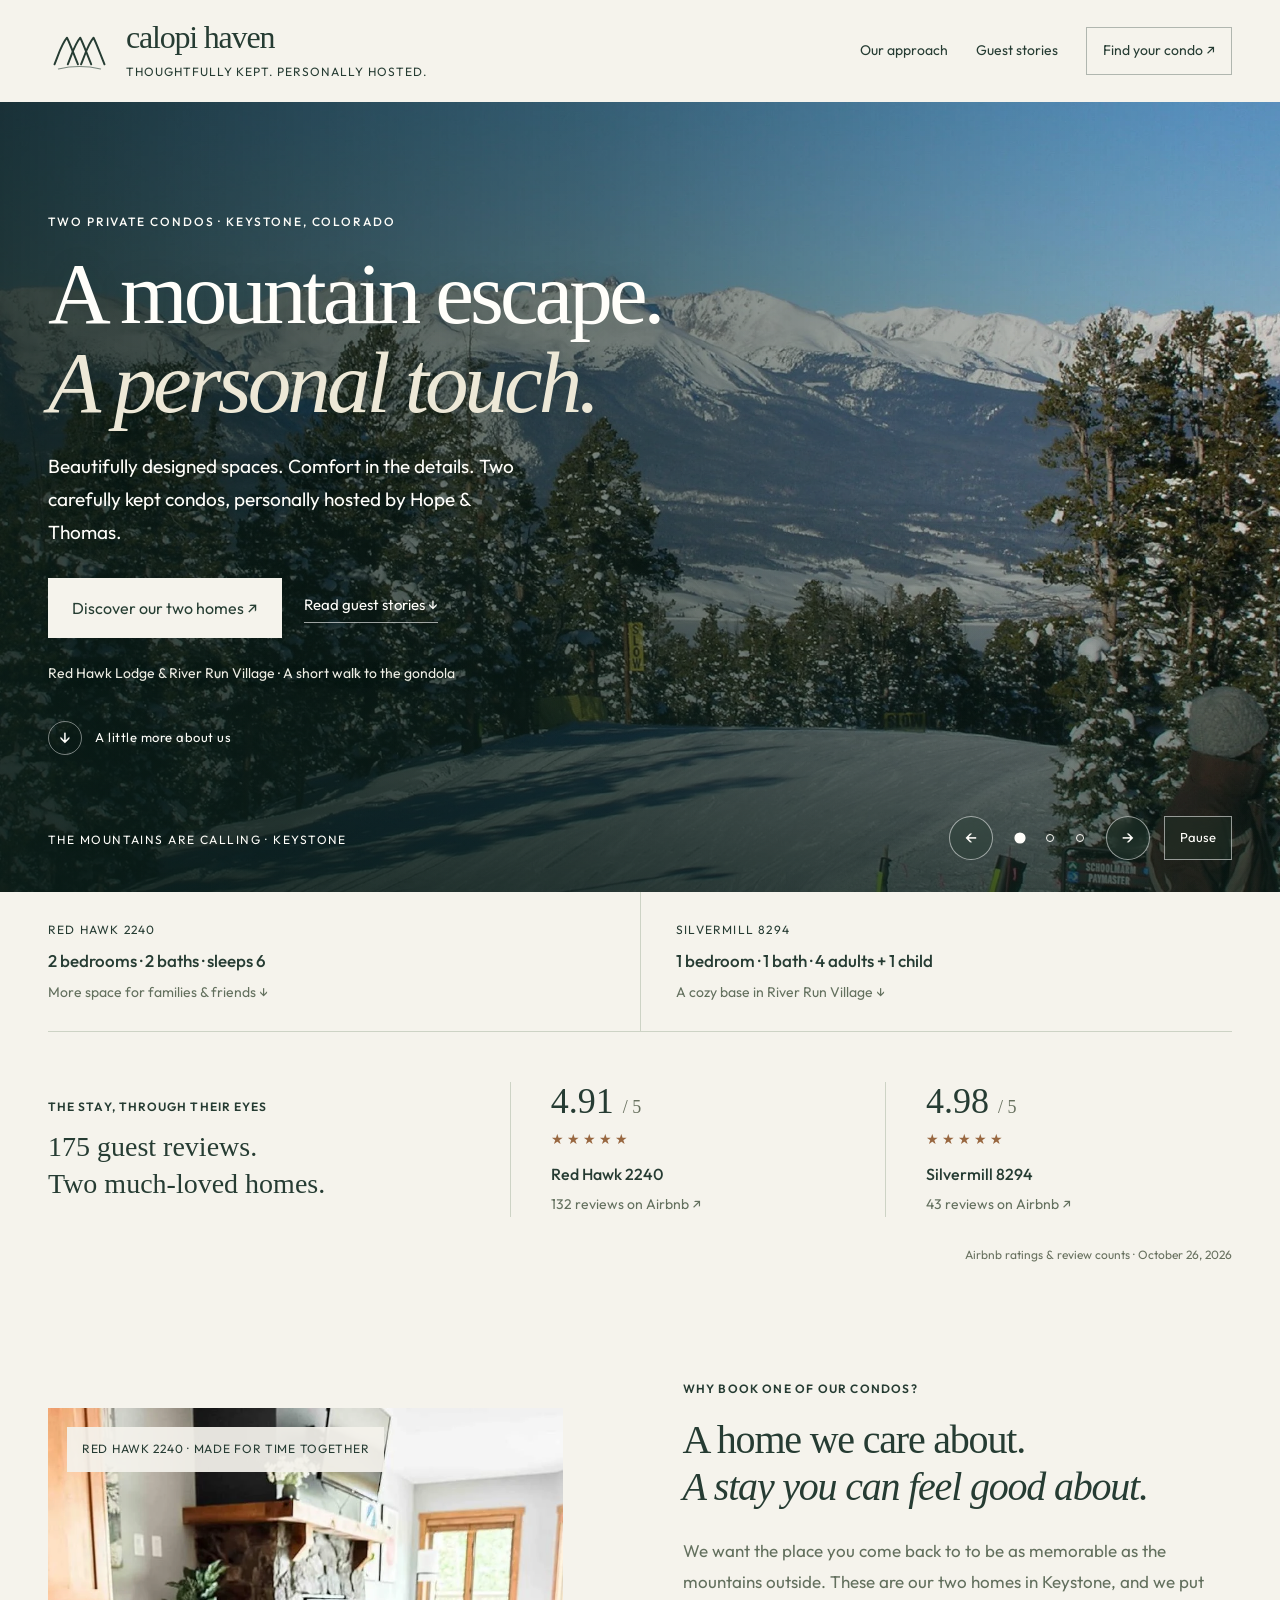
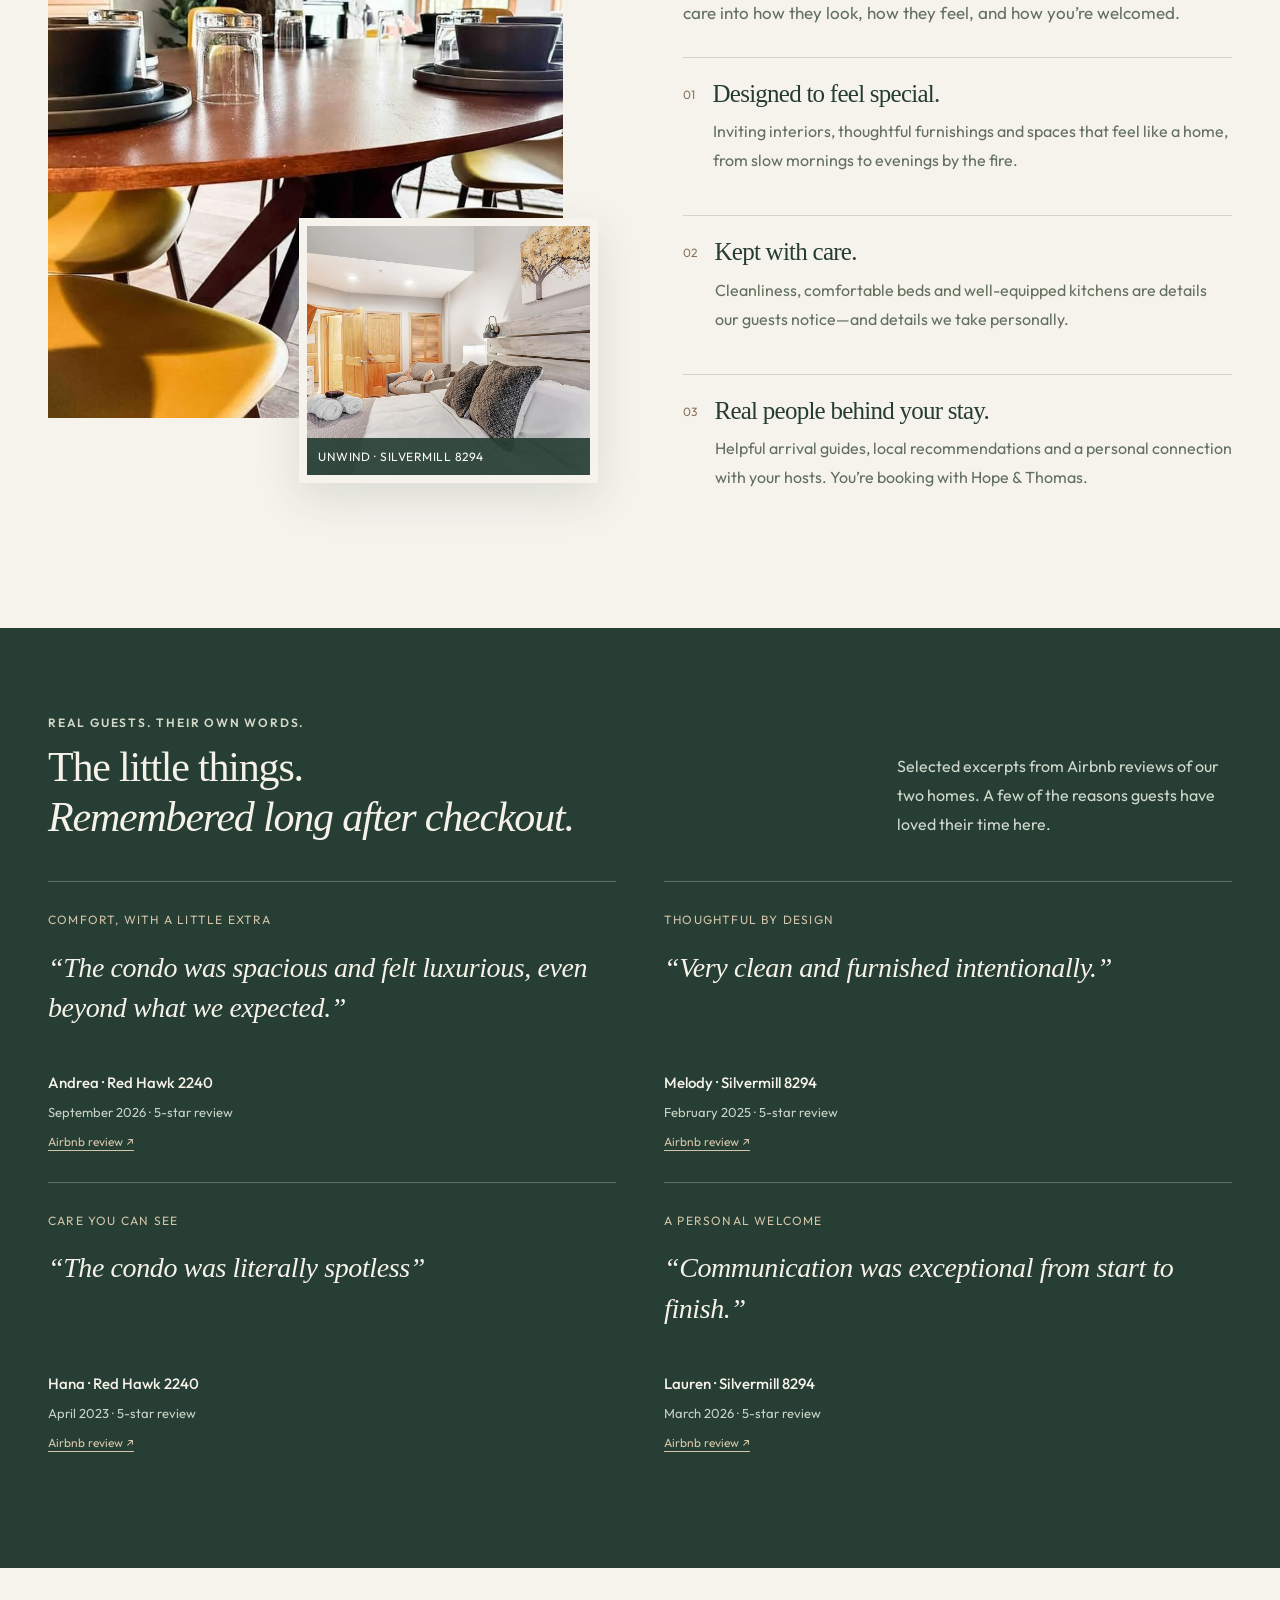
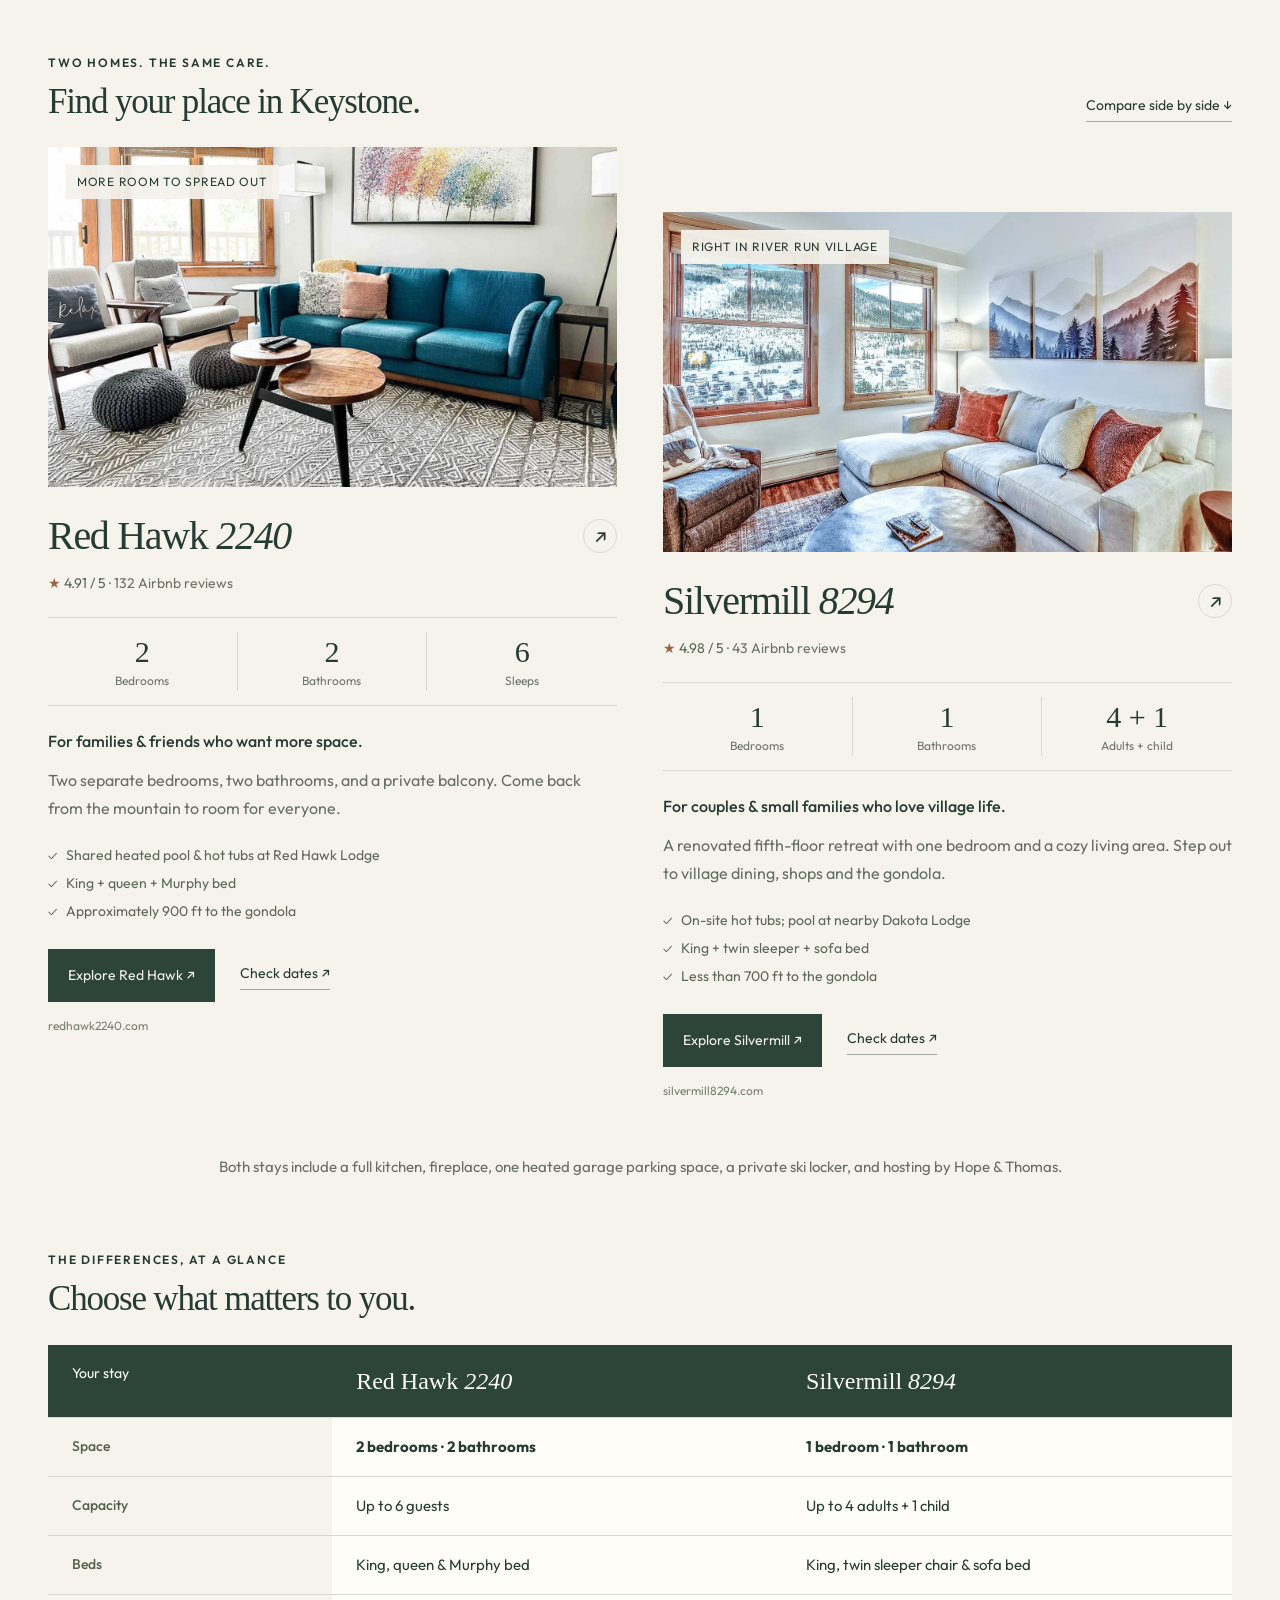
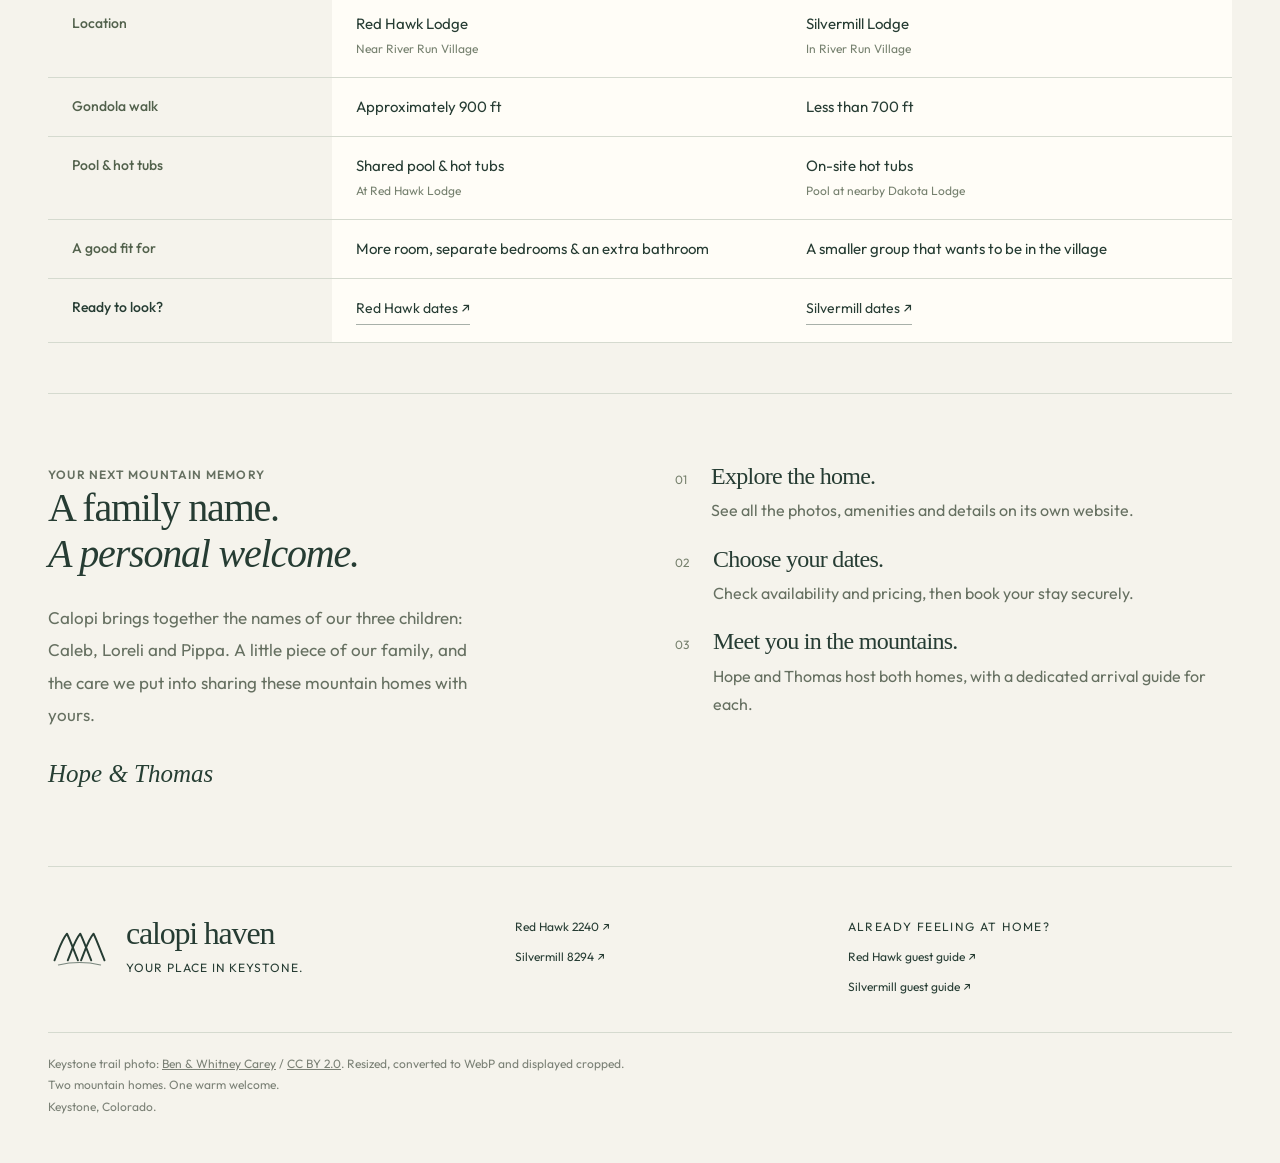
==== index.html @ b5017f39 "Remove booking provider branding from public site copy" ====
<!DOCTYPE html>

<html lang="en"><head><meta charset="utf-8"/><meta content="width=device-width,initial-scale=1" name="viewport"/><meta content="noindex,nofollow" name="robots"/><title>Calopi Haven | Thoughtfully designed Keystone stays</title><meta content="Beautifully designed, carefully maintained Keystone condos, personally hosted by Hope &amp; Thomas. Discover why guests love Red Hawk 2240 and Silvermill 8294, then choose your mountain stay." name="description"/><link href="assets/calopi-favicon.svg" rel="icon"/><link href="styles.css" rel="stylesheet"/><link href="calopi.css" rel="stylesheet"/></head><body class="alpine haven"><a class="skip-link" href="#main">Skip to content</a><header class="haven-header"><a aria-label="Calopi Haven home" class="haven-brand" data-preview-path="index.html" href="https://calopihaven.com/"><svg aria-hidden="true" class="calopi-mark" fill="none" viewbox="0 0 80 64" xmlns="http://www.w3.org/2000/svg"><path d="M8 49C13 37 17 23 24 15C28 23 33 37 38 49"></path><path d="M25 49C30 37 34 23 41 15C45 23 50 37 55 49"></path><path d="M42 49C47 37 51 23 58 15C62 23 67 37 72 49"></path><path class="mark-ground" d="M13 55C30 51 50 51 67 55"></path></svg><span>calopi haven<small>THOUGHTFULLY KEPT. PERSONALLY HOSTED.</small></span></a><nav aria-label="Main navigation"><a href="#experience">Our approach</a><a href="#reviews">Guest stories</a><a class="haven-outline" href="#stays">Find your condo ↗</a></nav></header><main id="main"><section aria-label="A personal mountain escape" class="choice-hero immersive-hero"><div class="choice-hero-copy"><p class="eyebrow">TWO PRIVATE CONDOS · KEYSTONE, COLORADO</p><h1>A mountain escape.<br/><em>A personal touch.</em></h1><p>Beautifully designed spaces. Comfort in the details. Two carefully kept condos, personally hosted by Hope &amp; Thomas.</p><div class="hero-actions"><a class="haven-dark-button" href="#stays">Discover our two homes ↗</a><a class="haven-text-link" href="#reviews">Read guest stories ↓</a></div><p class="hero-location">Red Hawk Lodge &amp; River Run Village · A short walk to the gondola</p><a class="hero-scroll" href="#experience"><span aria-hidden="true">↓</span> A little more about us</a></div><div aria-label="A glimpse of our Keystone stays" aria-roledescription="carousel" class="haven-slider hero-slideshow" data-autoplay="true" data-slider="" role="region" tabindex="0"><div class="slider-window"><div class="slider-track"><div aria-label="1 of 3" aria-roledescription="slide" class="slider-frame" data-caption="THE MOUNTAINS ARE CALLING · KEYSTONE" role="group"><img alt="A skier on the Schoolmarm trail at Keystone, overlooking the snowy Tenmile Range" fetchpriority="high" height="1532" src="assets/keystone-schoolmarm.webp" width="2048"/></div><div aria-label="2 of 3" aria-roledescription="slide" class="slider-frame" data-caption="ROOM TO COME TOGETHER · RED HAWK 2240" role="group"><img alt="Red Hawk’s thoughtfully designed living room, with a teal sofa, fireplace and space to gather" fetchpriority="low" height="1080" src="assets/photo-01.webp" width="1440"/></div><div aria-label="3 of 3" aria-roledescription="slide" class="slider-frame" data-caption="YOUR VILLAGE RETREAT · SILVERMILL 8294" role="group"><img alt="Silvermill’s inviting living room with bright windows and mountain-inspired artwork" fetchpriority="low" height="1080" src="assets/silvermill/08.webp" width="1440"/></div></div></div><div aria-live="off" class="slider-caption">THE MOUNTAINS ARE CALLING · KEYSTONE</div><div class="slider-controls"><button aria-label="Previous photo" data-prev="" type="button">←</button><div aria-label="Choose a photo" class="slider-dots"></div><button aria-label="Next photo" data-next="" type="button">→</button><button aria-label="Pause slideshow" aria-pressed="false" data-pause="" type="button">Pause</button></div><span aria-atomic="true" aria-live="polite" class="slider-announcement sr-only"></span></div></section>
<div aria-label="Choose between our two properties" class="quick-choices haven-wrap"><a href="#redhawk"><span>RED HAWK 2240</span><strong>2 bedrooms · 2 baths · sleeps 6</strong><small>More space for families &amp; friends ↓</small></a><a href="#silvermill"><span>SILVERMILL 8294</span><strong>1 bedroom · 1 bath · 4 adults + 1 child</strong><small>A cozy base in River Run Village ↓</small></a></div><section aria-label="Airbnb guest ratings" class="guest-proof haven-wrap"><div class="proof-intro"><span class="eyebrow">THE STAY, THROUGH THEIR EYES</span><strong>175 guest reviews.<br/>Two much-loved homes.</strong></div><a href="https://www.airbnb.com/rooms/45842208?modal=REVIEWS" rel="noopener" target="_blank"><span class="rating-number">4.91 <small>/ 5</small></span><span aria-label="Airbnb rating" class="rating-stars">★★★★★</span><strong>Red Hawk 2240</strong><span>132 reviews on Airbnb ↗</span></a><a href="https://www.airbnb.com/rooms/1237080165740047360?modal=REVIEWS" rel="noopener" target="_blank"><span class="rating-number">4.98 <small>/ 5</small></span><span aria-label="Airbnb rating" class="rating-stars">★★★★★</span><strong>Silvermill 8294</strong><span>43 reviews on Airbnb ↗</span></a><p class="proof-date">Airbnb ratings &amp; review counts · October 26, 2026</p></section>
<section class="experience-section haven-wrap" id="experience"><div class="experience-photo photo-composition" data-reveal="left"><img alt="Thoughtfully styled Red Hawk dining space with mountain-inspired colors and a table for gathering" height="1080" loading="lazy" src="assets/photo-03.webp" width="1440"/><span>RED HAWK 2240 · MADE FOR TIME TOGETHER</span><figure class="floating-photo"><img alt="Silvermill’s king bedroom, with soft bedding and carefully chosen furnishings" height="1080" loading="lazy" src="assets/silvermill/21.webp" width="1440"/><figcaption>UNWIND · SILVERMILL 8294</figcaption></figure></div><div class="experience-copy" data-reveal="right"><p class="eyebrow">WHY BOOK ONE OF OUR CONDOS?</p><h2>A home we care about.<br/><em>A stay you can feel good about.</em></h2><p>We want the place you come back to to be as memorable as the mountains outside. These are our two homes in Keystone, and we put care into how they look, how they feel, and how you’re welcomed.</p><div class="care-point"><span>01</span><div><h3>Designed to feel special.</h3><p>Inviting interiors, thoughtful furnishings and spaces that feel like a home, from slow mornings to evenings by the fire.</p></div></div><div class="care-point"><span>02</span><div><h3>Kept with care.</h3><p>Cleanliness, comfortable beds and well-equipped kitchens are details our guests notice—and details we take personally.</p></div></div><div class="care-point"><span>03</span><div><h3>Real people behind your stay.</h3><p>Helpful arrival guides, local recommendations and a personal connection with your hosts. You’re booking with Hope &amp; Thomas.</p></div></div></div></section><section class="reviews-section" id="reviews"><div class="haven-wrap"><div class="haven-section-top"><div><p class="eyebrow">REAL GUESTS. THEIR OWN WORDS.</p><h2>The little things.<br/><em>Remembered long after checkout.</em></h2></div><p class="reviews-intro">Selected excerpts from Airbnb reviews of our two homes. A few of the reasons guests have loved their time here.</p></div><div class="review-grid"><figure class="guest-review" data-reveal="left"><p class="review-theme">COMFORT, WITH A LITTLE EXTRA</p><blockquote>“The condo was spacious and felt luxurious, even beyond what we expected.”</blockquote><figcaption><strong>Andrea · Red Hawk 2240</strong><span>September 2026 · 5-star review</span><a href="https://www.airbnb.com/rooms/45842208?modal=REVIEWS" rel="noopener" target="_blank">Airbnb review ↗</a></figcaption></figure><figure class="guest-review" data-reveal="right"><p class="review-theme">THOUGHTFUL BY DESIGN</p><blockquote>“Very clean and furnished intentionally.”</blockquote><figcaption><strong>Melody · Silvermill 8294</strong><span>February 2025 · 5-star review</span><a href="https://www.airbnb.com/rooms/1237080165740047360?modal=REVIEWS" rel="noopener" target="_blank">Airbnb review ↗</a></figcaption></figure><figure class="guest-review" data-reveal="left"><p class="review-theme">CARE YOU CAN SEE</p><blockquote>“The condo was literally spotless”</blockquote><figcaption><strong>Hana · Red Hawk 2240</strong><span>April 2023 · 5-star review</span><a href="https://www.airbnb.com/rooms/45842208?modal=REVIEWS" rel="noopener" target="_blank">Airbnb review ↗</a></figcaption></figure><figure class="guest-review" data-reveal="right"><p class="review-theme">A PERSONAL WELCOME</p><blockquote>“Communication was exceptional from start to finish.”</blockquote><figcaption><strong>Lauren · Silvermill 8294</strong><span>March 2026 · 5-star review</span><a href="https://www.airbnb.com/rooms/1237080165740047360?modal=REVIEWS" rel="noopener" target="_blank">Airbnb review ↗</a></figcaption></figure></div></div></section><section class="haven-stays haven-wrap" id="stays"><div class="haven-section-top"><div><p class="eyebrow">TWO HOMES. THE SAME CARE.</p><h2>Find your place in Keystone.</h2></div><a class="haven-text-link" href="#compare">Compare side by side ↓</a></div><div class="haven-properties"><article class="haven-property" data-reveal="left" id="redhawk"><a class="haven-property-photo" data-preview-path="redhawk.html" href="https://redhawk2240.com/"><img alt="Red Hawk living room with teal sofa and separate dining area" height="1080" src="assets/photo-01.webp" width="1440"/><span>MORE ROOM TO SPREAD OUT</span></a><div class="property-content"><div class="haven-property-heading"><h3>Red Hawk <em>2240</em></h3><a aria-label="Explore Red Hawk 2240" data-preview-path="redhawk.html" href="https://redhawk2240.com/">↗</a></div><p class="property-rating"><span aria-hidden="true">★</span> 4.91 / 5 <span>· 132 Airbnb reviews</span></p><dl class="property-numbers"><div><dt>Bedrooms</dt><dd>2</dd></div><div><dt>Bathrooms</dt><dd>2</dd></div><div><dt>Sleeps</dt><dd>6</dd></div></dl><p class="best-for">For families &amp; friends who want more space.</p><p class="property-intro">Two separate bedrooms, two bathrooms, and a private balcony. Come back from the mountain to room for everyone.</p><ul><li>Shared heated pool &amp; hot tubs at Red Hawk Lodge</li><li>King + queen + Murphy bed</li><li>Approximately 900 ft to the gondola</li></ul><div class="haven-property-actions"><a class="haven-dark-button" data-preview-path="redhawk.html" href="https://redhawk2240.com/">Explore Red Hawk ↗</a><a class="haven-text-link" data-preview-path="redhawk.html#book" href="https://redhawk2240.com/#book">Check dates ↗</a></div><a class="haven-domain" data-preview-path="redhawk.html" href="https://redhawk2240.com/">redhawk2240.com</a></div></article><article class="haven-property" data-reveal="right" id="silvermill"><a class="haven-property-photo" data-preview-path="silvermill.html" href="https://silvermill8294.com/"><img alt="Silvermill living room with bright windows overlooking River Run Village" height="1080" src="assets/silvermill/08.webp" width="1440"/><span>RIGHT IN RIVER RUN VILLAGE</span></a><div class="property-content"><div class="haven-property-heading"><h3>Silvermill <em>8294</em></h3><a aria-label="Explore Silvermill 8294" data-preview-path="silvermill.html" href="https://silvermill8294.com/">↗</a></div><p class="property-rating"><span aria-hidden="true">★</span> 4.98 / 5 <span>· 43 Airbnb reviews</span></p><dl class="property-numbers"><div><dt>Bedrooms</dt><dd>1</dd></div><div><dt>Bathrooms</dt><dd>1</dd></div><div><dt>Adults + child</dt><dd>4 + 1</dd></div></dl><p class="best-for">For couples &amp; small families who love village life.</p><p class="property-intro">A renovated fifth-floor retreat with one bedroom and a cozy living area. Step out to village dining, shops and the gondola.</p><ul><li>On-site hot tubs; pool at nearby Dakota Lodge</li><li>King + twin sleeper + sofa bed</li><li>Less than 700 ft to the gondola</li></ul><div class="haven-property-actions"><a class="haven-dark-button" data-preview-path="silvermill.html" href="https://silvermill8294.com/">Explore Silvermill ↗</a><a class="haven-text-link" data-preview-path="silvermill.html#book" href="https://silvermill8294.com/#book">Check dates ↗</a></div><a class="haven-domain" data-preview-path="silvermill.html" href="https://silvermill8294.com/">silvermill8294.com</a></div></article></div><p class="haven-booking-note">Both stays include a full kitchen, fireplace, one heated garage parking space, a private ski locker, and hosting by Hope &amp; Thomas.</p></section>
<section class="comparison-section haven-wrap" id="compare"><div class="haven-section-top"><div><p class="eyebrow">THE DIFFERENCES, AT A GLANCE</p><h2>Choose what matters to you.</h2></div></div><div class="comparison-table-wrap"><table class="stay-comparison"><caption>Compare Red Hawk 2240 and Silvermill 8294</caption><thead><tr><th scope="col">Your stay</th><th scope="col">Red Hawk <span>2240</span></th><th scope="col">Silvermill <span>8294</span></th></tr></thead><tbody>
<tr><th scope="row">Space</th><td><strong>2 bedrooms · 2 bathrooms</strong></td><td><strong>1 bedroom · 1 bathroom</strong></td></tr>
<tr><th scope="row">Capacity</th><td>Up to 6 guests</td><td>Up to 4 adults + 1 child</td></tr>
<tr><th scope="row">Beds</th><td>King, queen &amp; Murphy bed</td><td>King, twin sleeper chair &amp; sofa bed</td></tr>
<tr><th scope="row">Location</th><td>Red Hawk Lodge<br/><small>Near River Run Village</small></td><td>Silvermill Lodge<br/><small>In River Run Village</small></td></tr>
<tr><th scope="row">Gondola walk</th><td>Approximately 900 ft</td><td>Less than 700 ft</td></tr>
<tr><th scope="row">Pool &amp; hot tubs</th><td>Shared pool &amp; hot tubs<br/><small>At Red Hawk Lodge</small></td><td>On-site hot tubs<br/><small>Pool at nearby Dakota Lodge</small></td></tr>
<tr><th scope="row">A good fit for</th><td>More room, separate bedrooms &amp; an extra bathroom</td><td>A smaller group that wants to be in the village</td></tr>
</tbody><tfoot><tr><th scope="row">Ready to look?</th><td><a class="haven-text-link" data-preview-path="redhawk.html#book" href="https://redhawk2240.com/#book">Red Hawk dates ↗</a></td><td><a class="haven-text-link" data-preview-path="silvermill.html#book" href="https://silvermill8294.com/#book">Silvermill dates ↗</a></td></tr></tfoot></table></div></section>
<section class="booking-how haven-wrap" data-reveal="left"><div><p class="eyebrow">YOUR NEXT MOUNTAIN MEMORY</p><h2>A family name.<br/><em>A personal welcome.</em></h2><p class="family-story">Calopi brings together the names of our three children: Caleb, Loreli and Pippa. A little piece of our family, and the care we put into sharing these mountain homes with yours.</p><p class="family-signature">Hope &amp; Thomas</p></div><ol><li><span>01</span><div><h3>Explore the home.</h3><p>See all the photos, amenities and details on its own website.</p></div></li><li><span>02</span><div><h3>Choose your dates.</h3><p>Check availability and pricing, then book your stay securely.</p></div></li><li><span>03</span><div><h3>Meet you in the mountains.</h3><p>Hope and Thomas host both homes, with a dedicated arrival guide for each.</p></div></li></ol></section></main><footer class="haven-footer haven-wrap"><div class="haven-brand"><svg aria-hidden="true" class="calopi-mark" fill="none" viewbox="0 0 80 64" xmlns="http://www.w3.org/2000/svg"><path d="M8 49C13 37 17 23 24 15C28 23 33 37 38 49"></path><path d="M25 49C30 37 34 23 41 15C45 23 50 37 55 49"></path><path d="M42 49C47 37 51 23 58 15C62 23 67 37 72 49"></path><path class="mark-ground" d="M13 55C30 51 50 51 67 55"></path></svg><span>calopi haven<small>YOUR PLACE IN KEYSTONE.</small></span></div><div><a data-preview-path="redhawk.html" href="https://redhawk2240.com/">Red Hawk 2240 ↗</a><a data-preview-path="silvermill.html" href="https://silvermill8294.com/">Silvermill 8294 ↗</a></div><div><span>ALREADY FEELING AT HOME?</span><a href="https://checkin.redhawk2240.com/" rel="noopener" target="_blank">Red Hawk guest guide ↗</a><a href="https://checkin.silvermill8294.com/" rel="noopener" target="_blank">Silvermill guest guide ↗</a></div><p class="photo-credit">Keystone trail photo: <a href="https://commons.wikimedia.org/wiki/File:Tenmile_Ridge_from_Schoolmarm_Trail,_Keystone_Resort.jpg" rel="noopener" target="_blank">Ben &amp; Whitney Carey</a> / <a href="https://creativecommons.org/licenses/by/2.0/" rel="noopener" target="_blank">CC BY 2.0</a>. Resized, converted to WebP and displayed cropped.<br/>Two mountain homes. One warm welcome.<br/>Keystone, Colorado.</p></footer><script src="site.js"></script><script src="calopi.js"></script></body></html>
---- styles.css ----
@font-face{font-family:Outfit;src:url('assets/outfit.ttf') format('truetype');font-display:swap;font-weight:100 900}*{box-sizing:border-box}html{scroll-behavior:smooth;scroll-padding-top:35px}body{margin:0;background:var(--paper);color:var(--ink);font:17px/1.65 Outfit,Arial,sans-serif;padding-bottom:42px}body.alpine{--paper:#f5f3ec;--ink:#263c33;--accent:#354c3c;--muted:#71766c}body.gatherings{--paper:#fffaf1;--ink:#193e3b;--accent:#c94f37;--muted:#656e68}body.summit{--paper:#151d20;--ink:#f5f4e9;--accent:#d2ef79;--muted:#b0bab8}img{max-width:100%;display:block;object-fit:cover}a{color:inherit;text-decoration:none}button,input,select{font:inherit}button,a,input,select,summary{-webkit-tap-highlight-color:transparent}button{cursor:pointer}a:focus-visible,button:focus-visible,summary:focus-visible,input:focus-visible,select:focus-visible{outline:3px solid #d6854c;outline-offset:5px}button{color:inherit}p{margin:0 0 1.3em}h1,h2,h3{font-weight:400;line-height:1.05;margin:0}h1,h2,h3{font-family:Georgia,'Times New Roman',serif}h1{letter-spacing:-.055em}h2{font-size:clamp(38px,4.8vw,70px);letter-spacing:-.045em}h3{font-size:30px;letter-spacing:-.03em}em{font-weight:400}figure{margin:0}figcaption{font-size:15px;margin-top:14px;color:var(--muted)}.wrap{width:min(1280px,calc(100% - 112px));margin-inline:auto}.eyebrow{font-size:12px;font-weight:600;letter-spacing:.18em;line-height:1.6;margin-bottom:22px}.site-header{height:112px;display:flex;align-items:center;justify-content:space-between;gap:25px;padding:0 56px}.brand{display:flex;align-items:center;gap:14px;line-height:1.1;flex-shrink:0}.brand svg{width:49px;height:38px}.brand>span{font-size:17px;letter-spacing:.12em}.brand b{font-weight:400}.brand small{display:block;font-size:12px;letter-spacing:.24em;margin-top:9px}.site-header nav{display:flex;align-items:center;gap:36px;font-size:14px}.nav-book{padding:13px 19px;border:1px solid currentColor;display:flex;gap:26px;align-items:center}.button{background:var(--accent);color:var(--paper);border:0;display:inline-flex;align-items:center;justify-content:space-between;gap:32px;padding:17px 24px;font-size:15px;font-weight:500;line-height:1.4;min-height:51px}.button:hover{filter:brightness(1.12)}.underlink{display:inline-block;border-bottom:1px solid currentColor;padding-bottom:5px;margin-top:12px;font-size:14px}.hero-image{width:100%;height:100%;position:absolute;inset:0;object-fit:cover}.hero-shade{position:absolute;inset:0;background:linear-gradient(90deg,rgba(10,27,24,.73),rgba(15,30,30,.12) 85%),linear-gradient(0deg,#10282055,transparent 70%)}.alpine-hero{height:min(740px,72vw);min-height:540px;position:relative;color:#fff}.alpine-hero-copy{position:relative;padding-top:140px}.alpine-hero h1{font-size:clamp(65px,7.6vw,116px);max-width:1050px;line-height:1}.alpine-hero h1 em{color:#e7e6d2}.alpine-hero-copy>p:not(.eyebrow){font-size:17px;line-height:1.65;margin:27px 0}.hero-link{font-size:14px;display:flex;align-items:center;gap:25px;margin-top:30px;width:max-content}.hero-link span{display:inline-grid;place-items:center;border:1px solid #ffffff80;border-radius:50%;height:32px;width:32px}.hero-coordinate{position:absolute;right:56px;bottom:30px;font-size:12px;letter-spacing:.16em}.alpine-book{padding:38px 0 29px}.alpine-book>.eyebrow{margin-bottom:19px}.booking-form{display:grid;grid-template-columns:1fr 1fr .8fr 1.1fr;align-items:end;gap:20px;position:relative}.booking-form label{display:block;font-size:12px;letter-spacing:.12em;line-height:1.5;font-weight:500;padding-right:20px;border-right:1px solid #8a938b55}.booking-form input,.booking-form select{display:block;width:100%;background:transparent;border:0;color:inherit;font-size:16px;padding:6px 0 0;min-height:36px;letter-spacing:0;outline-offset:0}.booking-form select option{color:#233f37}.date-error{grid-column:1/-1;color:#b53924;font-size:15px;margin:0}.date-error:empty{display:none}.facts{display:flex;justify-content:space-between;border-top:1px solid #9ca39860;border-bottom:1px solid #9ca39860;padding:24px 0;font-size:12px;color:var(--muted)}.facts b{font-family:Georgia,serif;font-size:26px;font-weight:400;color:var(--ink);margin-right:10px}.editorial{display:grid;grid-template-columns:.85fr 1.35fr;gap:110px;padding-block:125px}.editorial h2{font-size:clamp(50px,5.7vw,84px);margin:0 0 32px}.editorial p:not(.eyebrow){max-width:350px;font-size:16px;color:var(--muted);line-height:1.8}.editorial figure{padding-top:28px}.photo{display:block;border:0;padding:0;background:transparent;width:100%;overflow:hidden;text-align:left}.photo img{width:100%;height:100%;transition:transform .5s}.photo:hover img{transform:scale(1.035)}.editorial .photo{height:470px}.amenity-story{display:grid;grid-template-columns:1.1fr 1fr;background:#e5e8df}.amenity-photo img{height:620px;width:100%}.amenity-story>div:last-child{padding:90px 80px 50px}.amenity-story h2{margin-bottom:28px}.amenity-story p:not(.eyebrow){font-size:16px;max-width:320px}.amenity-list{padding:0;list-style:none;margin:35px 0 0;font-size:14px}.amenity-list li{border-bottom:1px solid #a8b0a560;padding:12px 0}.amenity-list li:before{content:'↗';margin-right:14px}.gallery-section{padding-block:115px}.section-top{display:flex;justify-content:space-between;align-items:end;gap:30px;margin-bottom:40px}.section-top h2{font-size:clamp(36px,4.4vw,64px)}.section-top>p{font-size:15px;color:var(--muted);margin:0;flex-shrink:0}.gallery-grid{display:grid;grid-template-columns:repeat(3,1fr);gap:15px}.gallery-grid .photo{height:280px}.gallery-note{font-size:12px;margin-top:17px;color:var(--muted)}.faq{display:grid;grid-template-columns:1fr 1.25fr;gap:100px;padding-bottom:110px}.faq h2{font-size:48px}.faq details{border-bottom:1px solid #87948c55}.faq summary{padding:21px 30px 21px 0;font-size:16px;cursor:pointer;position:relative;list-style:none}.faq summary::-webkit-details-marker{display:none}.faq summary:after{content:'+';position:absolute;right:0;font-size:20px;top:15px}.faq details[open] summary:after{content:'−'}.faq details p{font-size:15px;color:var(--muted);max-width:500px}.closing{text-align:center;border-top:1px solid #87948c55;padding-block:85px 100px}.closing h2{margin-bottom:35px;font-size:80px}.site-footer{padding:48px 0 36px;border-top:1px solid #87948c55;display:grid;grid-template-columns:1fr 1fr;gap:35px}.site-footer>div{display:flex;align-items:center;justify-content:end;gap:30px;font-size:12px}.site-footer>p{font-size:12px;color:var(--muted);grid-column:1/-1;margin:0}.concept-bar{position:fixed;bottom:0;left:0;right:0;background:#fff;color:#344a41;height:42px;z-index:10;display:flex;justify-content:space-between;align-items:center;padding:0 25px;font-size:12px;border-top:1px solid #0002}.concept-bar span{font-size:12px;letter-spacing:.16em}.skip-link{position:fixed;top:-100px;left:12px;background:white;color:#123;padding:10px;z-index:30}.skip-link:focus{top:10px}dialog{border:0;padding:50px;background:#f7f4ed;color:#263c33;width:min(580px,calc(100% - 32px));max-height:90vh;box-shadow:0 30px 100px #0004}dialog::backdrop{background:#0d1919cc;backdrop-filter:blur(6px)}dialog h2{font-size:48px;margin-bottom:24px}.dialog-close{position:absolute;right:14px;top:10px;background:none;border:0;font-size:30px;line-height:1;padding:10px}.stay-summary{font-size:17px}.preview-note{padding:22px;background:#e8e9df;font-size:15px;margin-block:25px}.preview-note p{margin:8px 0 0}.inquiry-dialog .button{background:#263c33;color:white;width:100%;font-size:14px}.text-button{background:none;border:0;display:block;margin:18px auto 0;padding:10px;font-size:14px;text-decoration:underline}.lightbox{background:#111b1b;color:white;width:min(1200px,calc(100% - 30px));padding:45px 25px 20px}.lightbox>img{max-height:68vh;width:auto;margin:auto;object-fit:contain}.lightbox>p{margin:18px auto 12px;font-size:15px;text-align:center}.lightbox-controls{display:flex;justify-content:space-between}.lightbox-controls button{background:transparent;border:1px solid #fff5;color:#fff;padding:8px 18px;font-size:14px}
/* Concept 02: a colorful, welcoming family editorial. */
.gatherings h1,.gatherings h2,.gatherings h3{font-family:Georgia,serif}.gatherings .site-header{height:106px}.gatherings .nav-book{border:0;background:#c94f37;color:#fff;border-radius:5px}.gatherings .button{border-radius:5px;color:#fff}.family-hero{display:grid;grid-template-columns:1.05fr 1fr;gap:70px;padding-top:55px;padding-bottom:95px;align-items:center}.family-heading h1{font-size:clamp(50px,5.35vw,80px);letter-spacing:-.055em;line-height:1.08}.family-heading h1 em{color:#bc4c37}.family-heading>p:not(.eyebrow){max-width:370px;font-size:16px;margin-block:26px}.hand-note{display:block;font-family:Georgia,serif;font-style:italic;font-size:17px;color:#7b795f;transform:rotate(-4deg);margin:28px 0 0 55px}.family-collage{height:560px;position:relative;padding:0 0 100px 28px}.collage-main{height:430px;width:100%;border-radius:150px 150px 8px 8px;object-position:48% center}.collage-small{width:55%;height:220px;position:absolute;bottom:0;left:-30px;transform:rotate(-6deg);border:8px solid var(--paper);border-radius:5px}.round-stamp{position:absolute;bottom:25px;right:-10px;height:132px;width:132px;display:flex;flex-direction:column;align-items:center;justify-content:center;background:#efe5ae;color:#193e3b;border-radius:50%;font-size:12px;line-height:1.1;transform:rotate(10deg);letter-spacing:.1em}.round-stamp span{font-size:12px;letter-spacing:0}.family-ticker{display:flex;align-items:center;justify-content:space-around;gap:25px;background:#e9edda;padding:22px;font-size:12px;font-weight:500;letter-spacing:.15em;overflow:hidden;white-space:nowrap}.family-ticker span:nth-child(even){font-size:24px;line-height:1}.family-plan{padding:65px 0;display:grid;grid-template-columns:.85fr 1.7fr;gap:45px;align-items:center;border-bottom:1px solid #9998}.family-plan .eyebrow{font-size:12px;margin-bottom:12px}.family-plan h2{font-size:32px}.family-plan .booking-form{gap:12px}.family-plan .button{padding:15px 17px;gap:15px}.family-plan input,.family-plan select{font-size:14px}.family-stay{padding:95px 0 100px}.family-stay .section-top h2{font-size:50px}.family-room-grid{display:grid;grid-template-columns:repeat(3,1fr);gap:26px}.family-room-grid .photo{height:280px;border-radius:8px}.room-number{display:block;font-size:12px;letter-spacing:.12em;margin:24px 0 14px;color:#a14632}.family-room-grid h3{font-size:28px;margin-bottom:15px}.family-room-grid p{font-size:15px;color:var(--muted);max-width:340px}.family-outdoors{display:grid;grid-template-columns:1fr 1fr;background:#e9edda;align-items:center}.family-outdoors>div:first-child{height:600px;padding:50px}.family-outdoors img{width:100%;height:100%;border-radius:250px 250px 12px 12px}.family-outdoors>div:last-child{padding:60px 70px 60px 35px}.family-outdoors h2{font-size:60px;margin-bottom:24px}.family-outdoors p:not(.eyebrow){font-size:16px;max-width:370px}.family-mini-facts{display:flex;justify-content:space-between;gap:20px;padding-top:25px;font-size:14px}.family-mini-facts>span{display:flex;flex-direction:column;align-items:center;gap:5px}.family-mini-facts b{font-size:14px;font-weight:600}.gatherings .gallery-grid .photo{border-radius:7px}.family-closing{background:#f0d5bc;border-radius:240px 240px 0 0;padding:80px 30px 90px;text-align:center;margin-bottom:70px;max-width:950px}.family-closing h2{font-size:85px;margin-bottom:30px}.family-closing h2 em{color:#aa4937}.gatherings .site-footer{border-top:0}
/* Concept 03: a graphic mountain basecamp. */
.summit{font-weight:350}.summit h1,.summit h2,.summit h3{font-family:Outfit,'Arial Black',Arial,sans-serif;font-weight:700;letter-spacing:-.055em}.summit .site-header{height:95px}.summit .brand{color:var(--accent)}.summit .nav-book{background:var(--accent);border-color:var(--accent);color:#151d20;font-weight:600}.summit-hero{height:710px;position:relative}.summit .hero-image{object-position:center 58%}.summit .hero-shade{background:linear-gradient(90deg,#101a23a8,#16232d22),linear-gradient(0deg,#101a23bd,transparent 90%)}.summit-copy{position:relative;padding-top:115px}.summit-copy .eyebrow{color:#d2ef79}.summit-copy h1{font-size:clamp(85px,10.8vw,158px);line-height:.92;letter-spacing:-.055em}.summit-copy h1 span{color:#d2ef79}.summit-hero-bottom{display:flex;justify-content:space-between;align-items:end;padding-top:35px}.summit-hero-bottom p{font-size:17px;margin:0}.circle-link{width:70px;height:70px;border:1px solid #d2ef79;border-radius:50%;font-size:40px;display:grid;place-items:center;color:#d2ef79}.summit-caption{position:absolute;bottom:25px;left:56px;font-size:12px;letter-spacing:.2em}.summit-book{background:#d2ef79;color:#172122;padding-block:28px}.summit-book .eyebrow{font-size:12px;margin-bottom:16px}.summit-book .button{background:#172122;color:#d2ef79}.summit-stat-grid{display:grid;grid-template-columns:repeat(3,1fr);padding-block:48px;border-bottom:1px solid #ffffff30}.summit-stat-grid>div{display:flex;align-items:center;gap:24px;justify-content:center;border-right:1px solid #ffffff30}.summit-stat-grid>div:first-child{justify-content:start}.summit-stat-grid>div:last-child{border:0;justify-content:end}.summit-stat-grid b{font-size:54px;font-weight:500;line-height:1}.summit-stat-grid b small{font-size:16px;margin-left:5px}.summit-stat-grid span{font-size:12px;letter-spacing:.1em;max-width:125px;line-height:1.6;color:#c3cdc6}.summit-stay{padding-block:100px}.summit-heading h2{font-size:clamp(45px,5.7vw,84px);margin-bottom:45px}.summit-heading h2 span{color:#99a39c}.summit-room{display:grid;grid-template-columns:1.35fr 1fr;gap:85px;align-items:center}.summit-room .photo{height:510px}.summit-room h3{font-size:48px;margin-bottom:25px}.summit-room p:not(.eyebrow){font-size:16px;color:var(--muted)}.summit .amenity-list{color:#c0c8c1}.summit .underlink{color:#d2ef79}.summit-explore{padding-bottom:80px}.summit-explore h2{font-size:76px}.season-tabs{display:flex;border:1px solid #7d877c;padding:5px;gap:5px}.season-tabs button{background:transparent;color:#f5f4e9;border:0;padding:10px 25px;font-size:14px}.season-tabs .active{background:#d2ef79;color:#172122}.season-panel{position:relative;height:530px;overflow:hidden}.season-image{width:100%;height:100%}.season-panel>div{position:absolute;inset:0;background:linear-gradient(90deg,#121f28e6,transparent);display:flex;flex-direction:column;justify-content:center;align-items:start;padding:60px}.season-panel h3{font-size:55px;margin-bottom:25px}.season-panel p:not(.eyebrow){font-size:16px;max-width:320px;color:#e6eae6}.summit .gallery-section{border-top:1px solid #ffffff30;padding-top:80px}.summit .section-top h2{font-size:54px}.summit .gallery-grid{gap:12px}.summit .faq h2{font-size:47px}.summit .faq details{border-color:#ffffff30}.summit-closing{border-top:1px solid #ffffff30;padding-block:80px 100px}.summit-closing h2{font-size:clamp(76px,10vw,140px);line-height:.95;margin-bottom:40px}.summit-closing h2 span{color:var(--accent)}.summit .button{color:#172122}.summit .site-footer{border-color:#ffffff30}.summit .concept-bar{background:#d2ef79;color:#172122}
/* Comparison gallery */
body.comparison{--paper:#f5f3ec;--ink:#263c33;--muted:#687469;--accent:#263c33;padding-bottom:0}.comparison-header{padding:55px 0 30px;display:flex;justify-content:space-between;align-items:center}.comparison-header>span{font-size:12px;letter-spacing:.15em}.comparison-intro{padding:60px 0 55px;display:grid;grid-template-columns:1.4fr 1fr;gap:70px;align-items:end}.comparison-intro h1{font-size:clamp(55px,6vw,86px)}.comparison-intro>div:last-child{font-size:16px;max-width:400px;color:#687469}.concept-cards{display:grid;grid-template-columns:repeat(3,1fr);gap:25px;padding-bottom:80px}.concept-card{display:block;border-top:1px solid #a6afa3;padding-top:20px}.concept-card .number{font-size:12px;letter-spacing:.15em;display:block;margin-bottom:18px}.concept-card img{height:270px;width:100%;object-position:top;object-fit:cover;transition:transform .4s}.concept-card:hover img{transform:translateY(-5px)}.concept-card h2{font-size:34px;margin:25px 0 10px}.concept-card p{font-size:15px;color:#687469;margin:0 0 20px}.concept-card .swatches{display:flex;gap:6px;margin:15px 0}.swatches i{height:14px;width:14px;border-radius:50%}.concept-card .underlink{font-size:14px}.comparison-note{border-top:1px solid #a6afa3;padding:35px 0 50px;display:grid;grid-template-columns:1fr 1fr;gap:70px;font-size:15px;color:#687469}.comparison-note h3{font-size:25px;color:#263c33;margin-bottom:15px}
@media(min-width:1700px){.site-header{padding-inline:calc((100vw - 1280px)/2)}}
@media(max-width:1050px){.wrap{width:calc(100% - 64px)}.site-header{padding-inline:32px}.site-header nav{gap:22px}.editorial{gap:55px;padding-block:85px}.amenity-story>div:last-child{padding:65px 45px}.family-hero{gap:35px}.family-collage{height:460px}.collage-main{height:350px}.collage-small{height:180px}.round-stamp{width:110px;height:110px}.family-plan{display:block}.family-plan>div{margin-bottom:25px}.family-room-grid{gap:20px}.family-room-grid .photo{height:240px}.family-outdoors>div:first-child{padding:30px;height:540px}.family-outdoors>div:last-child{padding:35px 35px 35px 15px}.family-outdoors h2{font-size:48px}.summit-room{gap:40px}.summit-stat-grid>div{gap:15px}.summit-stat-grid b{font-size:40px}.summit-stat-grid span{font-size:12px;max-width:100px}.gallery-grid .photo{height:230px}.faq{gap:50px}.concept-card img{height:220px}}
@media(max-width:700px){html{scroll-padding-top:20px}.wrap{width:calc(100% - 40px)}.site-header,.gatherings .site-header,.summit .site-header{height:88px;padding:0 20px}.brand{gap:9px}.brand svg{width:33px}.brand>span{font-size:14px}.brand small{font-size:12px;margin-top:6px}.site-header nav{gap:0}.site-header nav>a:not(.nav-book){display:none}.nav-book{padding:10px 12px;gap:14px;font-size:12px}.alpine-hero{height:620px;min-height:0}.alpine-hero-copy{padding-top:135px}.alpine-hero h1{font-size:58px;line-height:1.03}.alpine-hero-copy .eyebrow{font-size:12px}.alpine-hero-copy>p:not(.eyebrow){font-size:16px}.hero-coordinate{right:20px;left:20px;font-size:12px;bottom:24px;letter-spacing:.13em}.alpine .hero-image{object-position:58% center}.alpine-book{padding-top:30px}.booking-form{grid-template-columns:1fr 1fr;gap:22px 15px}.booking-form label{padding-right:10px}.booking-form label:nth-child(2){border:0}.booking-form input,.booking-form select{font-size:15px}.booking-form .button{padding:16px;gap:12px;font-size:14px}.facts{display:grid;grid-template-columns:1fr 1fr;gap:20px;font-size:12px;padding-block:25px}.facts b{font-size:23px;display:block;margin:0}.editorial{grid-template-columns:1fr;padding-block:65px;gap:35px}.editorial h2{font-size:58px;margin-bottom:25px}.editorial p:not(.eyebrow){max-width:none}.editorial figure{padding:0}.editorial .photo{height:350px}.amenity-story{grid-template-columns:1fr}.amenity-photo img{height:360px}.amenity-story>div:last-child{padding:45px 25px 50px}.amenity-story h2{font-size:54px}.gallery-section{padding-block:65px}.section-top{display:block;margin-bottom:28px}.section-top>p{margin-top:20px}.section-top h2{font-size:40px}.gallery-grid{grid-template-columns:1fr 1fr;gap:9px}.gallery-grid .photo{height:160px}.faq{grid-template-columns:1fr;padding-bottom:65px;gap:25px}.faq h2{font-size:42px}.faq summary{font-size:15px;padding-block:20px}.closing{padding-block:60px}.closing h2{font-size:49px}.eyebrow{font-size:12px;margin-bottom:18px}.site-footer{display:block;padding-block:35px}.site-footer>div{display:flex;flex-direction:column;align-items:start;gap:15px;margin:28px 0}.site-footer>p{font-size:12px}.concept-bar{padding-inline:14px;font-size:12px}.concept-bar span{font-size:12px}.family-hero{display:flex;flex-direction:column;align-items:stretch;gap:45px;padding-top:38px;padding-bottom:55px}.family-heading h1{font-size:52px}.family-heading>p:not(.eyebrow){font-size:16px;margin-block:23px}.hand-note{display:inline-block;margin:15px 0 0 15px;font-size:16px}.family-collage{height:455px;padding-left:35px;max-width:440px;width:100%;margin:auto}.collage-main{height:350px;border-radius:140px 140px 8px 8px}.collage-small{left:0;width:58%;height:190px}.round-stamp{right:0;bottom:10px;width:110px;height:110px;font-size:12px}.family-ticker{padding:19px;font-size:12px;gap:22px;justify-content:start}.family-plan{padding-block:40px}.family-plan .booking-form{gap:20px}.family-plan .booking-form input,.family-plan .booking-form select{font-size:15px}.family-plan .button{font-size:14px;gap:10px}.family-stay{padding-block:60px}.family-stay .section-top h2{font-size:43px}.family-room-grid{grid-template-columns:1fr;gap:30px}.family-room-grid .photo{height:320px}.family-room-grid h3{font-size:30px}.family-room-grid p{max-width:none}.family-outdoors{grid-template-columns:1fr}.family-outdoors>div:first-child{padding:30px 25px 0;height:420px}.family-outdoors>div:last-child{padding:40px 25px 45px}.family-outdoors h2{font-size:46px}.family-mini-facts{font-size:12px}.family-closing{padding:60px 20px;border-radius:180px 180px 0 0;margin-bottom:30px}.family-closing h2{font-size:51px}.family-closing .eyebrow{font-size:12px}.summit-hero{height:620px}.summit-copy{padding-top:125px}.summit-copy h1{font-size:65px;line-height:.98}.summit-copy .eyebrow{font-size:12px}.summit-hero-bottom{padding-top:32px;align-items:center;gap:20px}.summit-hero-bottom p{font-size:14px}.circle-link{width:48px;height:48px;font-size:28px;flex-shrink:0}.summit-caption{left:20px;font-size:12px;letter-spacing:.1em}.summit-book{padding-block:30px}.summit-stat-grid{gap:14px;padding-block:32px}.summit-stat-grid>div{display:block;padding-right:9px;text-align:left}.summit-stat-grid>div:last-child{padding:0}.summit-stat-grid b{font-size:33px;display:block;margin-bottom:10px}.summit-stat-grid b small{font-size:12px;margin-left:2px}.summit-stat-grid span{font-size:12px;letter-spacing:.03em;display:block}.summit-stay{padding-block:65px}.summit-heading h2{font-size:40px;margin-bottom:30px}.summit-room{grid-template-columns:1fr;gap:35px}.summit-room .photo{height:330px}.summit-room h3{font-size:43px}.summit-explore{padding-bottom:50px}.summit-explore h2{font-size:45px}.season-tabs{width:max-content;margin-top:25px}.season-tabs button{padding:9px 20px}.season-panel{height:520px}.season-panel>div{padding:30px 25px;background:linear-gradient(90deg,#121f28d9,#121f2844)}.season-panel h3{font-size:43px}.summit .gallery-section{padding-top:55px}.summit .section-top h2{font-size:39px}.summit .faq h2{font-size:40px}.summit-closing{padding-block:55px 65px}.summit-closing h2{font-size:54px}.comparison-header{padding-top:30px}.comparison-header>span{font-size:12px}.comparison-intro{display:block;padding-block:30px}.comparison-intro h1{font-size:57px;margin-bottom:30px}.concept-cards{grid-template-columns:1fr;gap:45px;padding-bottom:50px}.concept-card img{height:300px}.concept-card h2{font-size:38px}.comparison-note{grid-template-columns:1fr;gap:15px}.inquiry-dialog{padding:45px 25px 25px}dialog h2{font-size:40px}.preview-note{padding:18px}.lightbox{padding:50px 15px 15px}.lightbox>img{max-height:60vh}}
@media(prefers-reduced-motion:reduce){html{scroll-behavior:auto}*,*:before,*:after{transition:none!important}}

.summit .summit-book .button{color:#d2ef79}.summit .inquiry-dialog .button{color:#fff;background:#263c33}

.booking-handoff{font-size:.95rem;line-height:1.5;opacity:.75;margin:12px 0 0}
.family-plan .booking-handoff{grid-column:1/-1}
.selected-site{padding-bottom:0}
.selected-site .site-footer>div{display:flex;flex-direction:column;align-items:flex-start;gap:10px}
@media(min-width:901px){.booking-form[data-max-guests]{grid-template-columns:1fr 1fr .7fr .7fr 1.2fr}}
@media(max-width:900px){.booking-form[data-max-guests] .button{grid-column:1/-1}}

/* Keep the larger small text comfortable in the selected property layouts. */
.selected-site .booking-form input,.selected-site .booking-form select{font-size:16px}
.selected-site .booking-form label{font-size:12px;letter-spacing:.08em}
.selected-site .site-header nav,.selected-site .nav-book{font-size:14px}
.selected-site .brand small{letter-spacing:.12em;line-height:1.4}
.selected-site .hero-coordinate{max-width:calc(100% - 40px);line-height:1.6}
@media(max-width:600px){.selected-site .site-header{height:auto;min-height:100px;padding-block:18px;gap:16px;flex-wrap:wrap}.selected-site .site-header .brand{gap:10px}.selected-site .site-header .brand small{letter-spacing:.06em}.selected-site .nav-book{padding:10px 13px;gap:10px}.selected-site .site-header nav{margin-left:auto}.selected-site .eyebrow{letter-spacing:.12em}}
.selected-site .booking-form label,.selected-site .booking-form input,.selected-site .booking-form select{min-width:0}
@media(max-width:600px){.selected-site .booking-form{grid-template-columns:minmax(0,1fr) minmax(0,1fr)}.selected-site .booking-form .button{min-width:0;width:100%;gap:8px;padding-inline:12px}}
---- calopi.css ----
.haven{padding:0;background:#f5f3ec;color:#263c33}.haven-wrap{width:min(1216px,calc(100% - 96px));margin:auto}.haven-header{height:90px;display:flex;align-items:center;justify-content:space-between;padding:0 48px;gap:24px}.haven-brand{display:flex;align-items:center;gap:13px}.haven-brand>span:last-child{font-family:Georgia,serif;font-size:29px;letter-spacing:-1.2px;line-height:1}.haven-brand small{display:block;font-family:Outfit,sans-serif;font-size:12px;letter-spacing:1.8px;margin-top:10px}.haven-symbol{font-family:Georgia,serif;font-size:60px;line-height:.6;transform:rotate(-8deg)}.haven-header nav{display:flex;align-items:center;gap:28px;font-size:14px}.haven-outline{padding:11px 16px;border:1px solid #263c3355}.choice-hero{display:grid;grid-template-columns:1fr 1.05fr;background:#e4e8de;min-height:350px}.choice-hero-copy{padding:57px 35px 44px max(48px,calc((100vw - 1216px)/2));align-self:center}.choice-hero .eyebrow{font-size:12px;letter-spacing:1.8px;margin-bottom:19px}.choice-hero h1{font-size:clamp(42px,4.2vw,64px);line-height:1.08;letter-spacing:-2.5px}.choice-hero-copy>p:not(.eyebrow){font-size:16px;line-height:1.8;margin:22px 0 16px;color:#546353}.choice-hero figure{position:relative;min-height:350px;overflow:hidden}.choice-hero img{position:absolute;inset:0;width:100%;height:100%;object-position:60% 88%}.choice-hero figcaption{position:absolute;bottom:17px;left:22px;padding:7px 11px;background:#f5f3ecee;font-size:12px;letter-spacing:1.7px;color:#263c33;margin:0}.haven-text-link{font-size:14px;display:inline-block;border-bottom:1px solid #263c3366;padding-bottom:4px}.haven-dark-button{display:inline-flex;align-items:center;justify-content:center;background:#2c4439;color:#f5f3ec;font-size:14px;padding:15px 20px;min-height:48px}.haven-dark-button:hover{background:#405b4c}.quick-choices{display:none}.haven-stays{padding-block:42px 35px}.haven-section-top{display:flex;align-items:end;justify-content:space-between;gap:24px;margin-bottom:25px}.haven-section-top .eyebrow{font-size:12px;letter-spacing:1.8px;margin-bottom:10px}.haven h2{font-size:35px;line-height:1.15;letter-spacing:-1.2px}.haven-properties{display:grid;grid-template-columns:1fr 1fr;gap:30px}.haven-property{background:#fffefa;border:1px solid #d8dccf;scroll-margin-top:20px;overflow:hidden}.haven-property-photo{position:relative;display:block;height:260px;overflow:hidden}.haven-property-photo img{width:100%;height:100%;transition:transform .4s}.haven-property-photo:hover img{transform:scale(1.035)}.haven-property-photo>span{position:absolute;left:18px;top:18px;background:#f5f3ecf2;padding:8px 11px;font-size:12px;letter-spacing:1.2px}.property-content{padding:24px 26px}.haven-property-heading{display:flex;align-items:center;justify-content:space-between;gap:15px;margin-bottom:20px}.haven-property-heading h3{font-size:34px;letter-spacing:-1.3px}.haven-property-heading>a{display:grid;place-items:center;border:1px solid #d8dccf;border-radius:50%;width:34px;height:34px;font-size:20px}.property-numbers{display:grid;grid-template-columns:1fr 1fr 1fr;margin:0 0 23px;border-block:1px solid #d8dccf;padding-block:14px}.property-numbers>div{display:flex;flex-direction:column-reverse;align-items:center;border-right:1px solid #d8dccf}.property-numbers>div:last-child{border:0}.property-numbers dt{font-size:12px;color:#6d7668}.property-numbers dd{font-family:Georgia,serif;font-size:30px;margin:0;line-height:1.3}.best-for{font-size:16px;line-height:1.6;font-weight:500;margin-bottom:11px}.property-intro{font-size:15px;line-height:1.8;color:#667061;margin-bottom:18px;min-height:47px}.haven-property ul{list-style:none;margin:0 0 24px;padding:0;font-size:12px;color:#5c6957;line-height:2.2}.haven-property li:before{content:'✓';font-size:12px;margin-right:9px}.haven-property-actions{display:flex;align-items:center;gap:25px;flex-wrap:wrap}.haven-domain{font-size:12px;color:#76816f;margin-top:14px;display:inline-block}.haven-booking-note{font-size:14px;line-height:1.8;color:#667061;margin:22px auto 0;text-align:center;max-width:900px}.comparison-section{padding-block:35px 50px;scroll-margin-top:20px}.stay-comparison{width:100%;border-collapse:collapse;table-layout:fixed;font-size:15px;line-height:1.6}.stay-comparison caption{position:absolute;width:1px;height:1px;overflow:hidden;clip-path:inset(50%)}.stay-comparison th,.stay-comparison td{padding:17px 24px;border-bottom:1px solid #d5dacf;text-align:left;vertical-align:top}.stay-comparison thead th{background:#2c4439;color:#fff;font-family:Georgia,serif;font-size:24px;font-weight:400}.stay-comparison thead th:first-child{font-family:Outfit,sans-serif;font-size:14px;width:24%}.stay-comparison thead span{font-style:italic}.stay-comparison tbody th{font-size:14px;font-weight:500;color:#52614c}.stay-comparison td{background:#fffdf7}.stay-comparison small{font-size:12px;color:#76816f}.stay-comparison tfoot th{font-size:14px;font-weight:500}.booking-how{border-top:1px solid #d5dacf;display:grid;grid-template-columns:1fr 1fr;gap:70px;padding-block:55px}.booking-how .eyebrow{font-size:12px;letter-spacing:1.2px}.booking-how h2{font-size:40px}.booking-how ol{margin:0;padding:0;list-style:none}.booking-how li{display:flex;gap:24px;margin-bottom:22px}.booking-how li>span{font-size:12px;color:#77816e;margin-top:6px}.booking-how h3{font-size:24px;margin-bottom:7px}.booking-how p{font-size:14px;color:#667061;line-height:1.8;margin:0}.haven-footer{border-top:1px solid #d5dacf;padding-block:40px 24px;display:grid;grid-template-columns:1.15fr .8fr 1fr;gap:25px}.haven-footer>div:not(.haven-brand){display:flex;flex-direction:column;gap:10px;font-size:12px}.haven-footer>.haven-brand{align-self:start}.haven-footer>div:not(.haven-brand)>span{font-size:12px;letter-spacing:1.4px}.haven-footer p{grid-column:1/-1;border-top:1px solid #d5dacf;padding-top:20px;font-size:12px;line-height:2;color:#7b8176;margin-top:10px}.haven-footer .photo-credit a{text-decoration:underline}.haven a:focus-visible{outline:3px solid #bc774f;outline-offset:5px}
@media(max-width:1000px){.haven-wrap{width:calc(100% - 50px)}.haven-header{padding-inline:25px}.haven-header nav{gap:18px}.choice-hero-copy{padding:35px 25px}.choice-hero h1{font-size:44px;letter-spacing:-1.8px}.choice-hero-copy>p:not(.eyebrow){font-size:14px}.choice-hero figure{min-height:330px}.haven-property-photo{height:220px}.property-content{padding:20px}.haven-property-heading h3{font-size:29px}.property-intro{min-height:70px}.haven-property-actions{gap:18px}.haven-dark-button{font-size:12px;padding:14px}.haven-text-link{font-size:12px}.stay-comparison th,.stay-comparison td{padding:15px}.booking-how{gap:40px}.booking-how h2{font-size:34px}}
@media(max-width:600px){.haven-wrap{width:calc(100% - 32px)}.haven-header{height:80px;padding:0 16px;gap:14px}.haven-brand{gap:8px}.haven-brand>span:last-child{font-size:25px}.haven-brand small{font-size:12px;letter-spacing:1.2px}.haven-symbol{font-size:48px}.haven-header nav>a:not(.haven-outline){display:none}.haven-outline{font-size:12px;padding:10px 11px;white-space:nowrap}.choice-hero{grid-template-columns:1fr}.choice-hero-copy{padding:30px 22px 28px}.choice-hero h1{font-size:43px;letter-spacing:-1.9px}.choice-hero .eyebrow{font-size:12px;letter-spacing:1.4px;margin-bottom:15px}.choice-hero-copy>p:not(.eyebrow){font-size:14px;line-height:1.7;margin:16px 0}.choice-hero figure{min-height:200px}.choice-hero img{object-position:50% 78%}.choice-hero figcaption{font-size:12px;letter-spacing:1px;left:16px;bottom:13px}.quick-choices{display:grid;grid-template-columns:1fr 1fr;gap:12px;padding-top:18px}.quick-choices a{display:flex;flex-direction:column;gap:8px;padding:13px 11px;border:1px solid #c9d2bf;background:#fffdf7}.quick-choices span{font-size:12px;letter-spacing:.7px;font-weight:500}.quick-choices strong{font-size:12px;font-weight:500;line-height:1.6}.quick-choices small{font-size:12px;line-height:1.6;color:#6c7766}.haven-stays{padding-top:30px}.haven h2{font-size:29px;letter-spacing:-.9px}.haven-section-top{display:block;margin-bottom:22px}.haven-section-top>.haven-text-link{margin-top:15px}.haven-section-top .eyebrow{font-size:12px;letter-spacing:1px}.haven-properties{grid-template-columns:1fr;gap:25px}.haven-property-photo{height:240px}.haven-property-photo>span{font-size:12px;left:14px;top:14px;padding:7px 9px}.property-content{padding:20px}.haven-property-heading{margin-bottom:17px}.haven-property-heading h3{font-size:31px}.property-numbers{margin-bottom:20px;padding-block:12px}.property-numbers dd{font-size:29px}.property-numbers dt{font-size:12px}.best-for{font-size:15px}.property-intro{font-size:14px;min-height:0}.haven-property ul{font-size:12px;line-height:2.4}.haven-property-actions{gap:23px}.haven-dark-button{font-size:12px;padding:14px 17px}.haven-booking-note{text-align:left;font-size:12px}.comparison-section{padding-top:20px;padding-bottom:35px}.stay-comparison{font-size:12px;line-height:1.7}.stay-comparison th,.stay-comparison td{padding:12px 9px;overflow-wrap:break-word}.stay-comparison thead th{font-size:20px;line-height:1.25}.stay-comparison thead th span{display:block}.stay-comparison thead th:first-child{font-size:12px;width:25%}.stay-comparison tbody th,.stay-comparison tfoot th{font-size:12px}.stay-comparison small{font-size:12px}.stay-comparison .haven-text-link{font-size:12px}.booking-how{grid-template-columns:1fr;gap:28px;padding-block:35px}.booking-how h2{font-size:34px}.booking-how .eyebrow{font-size:12px}.booking-how li{gap:16px}.booking-how h3{font-size:23px}.haven-footer{grid-template-columns:1fr 1fr;gap:28px 18px;padding-top:30px}.haven-footer>.haven-brand{grid-column:1/-1}.haven-footer>div:not(.haven-brand){font-size:12px}.haven-footer>div:not(.haven-brand)>span{font-size:12px;letter-spacing:.9px}.haven-footer p{font-size:12px;margin-top:0}}
@media(max-width:350px){.haven-brand>span:last-child{font-size:23px}.haven-outline{font-size:12px;padding:9px}.haven-brand small{font-size:12px}.choice-hero h1{font-size:38px}.choice-hero-copy{padding-inline:18px}.quick-choices{gap:9px}.quick-choices a{padding:12px 9px}.quick-choices strong{font-size:12px}.haven-property-actions{gap:16px}.haven-dark-button{font-size:12px;padding-inline:13px}.property-content{padding:17px}.haven-property ul{font-size:12px}.stay-comparison th,.stay-comparison td{padding-inline:7px}}

/* Readable captions and labels without squeezing the phone header. */
.haven-brand small{letter-spacing:.08em;line-height:1.5}
.choice-hero figcaption{max-width:calc(100% - 32px);line-height:1.5;letter-spacing:.06em}
.haven-property-photo>span{max-width:calc(100% - 28px);line-height:1.5;letter-spacing:.06em}
.haven-footer p{font-size:12px;line-height:1.8}
@media(max-width:600px){.haven-header .haven-brand small{display:none}.haven-outline{font-size:14px;white-space:normal;text-align:center}.haven-header{height:auto;min-height:88px;gap:12px;padding-block:16px}.haven-header nav{flex-shrink:1}.quick-choices strong{font-size:14px}.quick-choices small{font-size:12px}.stay-comparison{font-size:14px}.stay-comparison tbody th,.stay-comparison tfoot th{font-size:12px}.stay-comparison small,.stay-comparison .haven-text-link{font-size:12px}.haven-footer>div:not(.haven-brand){font-size:14px}}

/* A personal collection of homes, with the guest experience at the center. */
.choice-hero{min-height:480px;background:#e5e8df;grid-template-columns:1fr 1fr}
.choice-hero-copy{padding-block:60px;padding-right:42px}
.choice-hero h1{font-size:clamp(44px,4.6vw,68px);line-height:1.08}
.choice-hero-copy>p:not(.eyebrow){font-size:18px;line-height:1.75;max-width:480px}
.choice-hero figure{min-height:480px}
.hero-actions{display:flex;align-items:center;gap:22px;flex-wrap:wrap;margin-top:28px}
.haven .hero-location{font-size:13px!important;line-height:1.7!important;margin-top:24px!important;color:#63705e}
.quick-choices{display:grid;grid-template-columns:1fr 1fr;gap:0;padding-top:0;border-bottom:1px solid #cdd3c5}
.quick-choices a{display:grid;grid-template-columns:1fr;gap:7px;padding:24px 30px 24px 0}
.quick-choices a+a{padding-left:35px;border-left:1px solid #cdd3c5}
.quick-choices span{font-size:12px;letter-spacing:.1em}
.quick-choices strong{font-size:17px;font-weight:500;line-height:1.6}
.quick-choices small{font-size:14px;color:#63705e;line-height:1.6}
.guest-proof{display:grid;grid-template-columns:1.25fr 1fr 1fr;gap:28px;padding-block:46px 24px;align-items:center}
.proof-intro .eyebrow{display:block;font-size:12px;letter-spacing:.09em;margin-bottom:13px}
.proof-intro>strong{font-family:Georgia,serif;font-size:28px;line-height:1.3;font-weight:400}
.guest-proof>a{display:flex;flex-direction:column;gap:6px;border-left:1px solid #cdd3c5;padding-left:40px;font-size:14px}
.rating-number{font-family:Georgia,serif;font-size:36px;line-height:1.1}.rating-number small{font-size:18px;color:#68715f}
.rating-stars{font-size:14px;letter-spacing:3px;color:#986740}.guest-proof>a>strong{font-size:16px;font-weight:500;margin-top:4px}
.guest-proof>a>span:last-child{color:#63705e}.proof-date{grid-column:1/-1;text-align:right;font-size:12px;line-height:1.7;color:#68715f;margin:0}
.experience-section{display:grid;grid-template-columns:1fr 1fr;gap:65px;padding-block:65px 85px;align-items:center;scroll-margin-top:25px}
.experience-photo{position:relative;height:660px}.experience-photo img{width:100%;height:100%;object-fit:cover}.experience-photo>span{position:absolute;bottom:20px;left:20px;right:20px;background:#f5f3eced;padding:12px 15px;font-size:12px;letter-spacing:.06em;line-height:1.7}
.experience-copy>.eyebrow{font-size:12px;letter-spacing:.1em;margin-bottom:18px}.experience-copy h2{font-size:40px;line-height:1.18}
.experience-copy>p:not(.eyebrow){font-size:17px;line-height:1.85;color:#63705e;margin:24px 0 28px}
.care-point{display:flex;gap:18px;border-top:1px solid #d1d6ca;padding-top:20px;margin-top:20px}.care-point>span{font-size:12px;color:#8a755c;padding-top:7px}.care-point h3{font-size:25px;line-height:1.25}.care-point p{font-size:16px;line-height:1.8;color:#63705e;margin-top:8px}
.reviews-section{background:#263e33;color:#f6f2e9;padding:65px 0 70px;scroll-margin-top:20px}.reviews-section h2{font-size:42px;line-height:1.2}.reviews-section .eyebrow{color:#d4d8c8}.reviews-intro{max-width:335px;font-size:16px;line-height:1.8;color:#d0d8cc;margin-bottom:4px}
.review-grid{display:grid;grid-template-columns:repeat(2,minmax(0,1fr));gap:0 48px;margin-top:38px}.guest-review{margin:0;border-top:1px solid #f5f3ec44;padding:28px 0 30px;display:flex;flex-direction:column}.review-theme{font-size:12px;letter-spacing:.1em;color:#d4c4a9;margin:0 0 18px}.guest-review blockquote{font-family:Georgia,serif;font-size:28px;line-height:1.45;letter-spacing:-.4px;margin:0 0 28px;font-style:italic;flex:1}.guest-review figcaption{display:flex;flex-direction:column;gap:7px;font-size:13px;line-height:1.6}.guest-review figcaption strong{font-size:15px;font-weight:500}.guest-review figcaption span{color:#c8d3c5}.guest-review figcaption a{font-size:12px;text-decoration:underline;text-underline-offset:4px;align-self:start;color:#d4c4a9;margin-top:3px}
.haven-stays{padding-top:75px}.property-rating{font-size:14px;color:#5b6957;margin:-5px 0 22px}.property-rating>span:first-child{color:#986740}.property-rating>span:last-child{color:#6a7564}.haven-property ul{font-size:14px;line-height:2}.property-intro{font-size:16px}.booking-how p{font-size:16px}.haven-booking-note{font-size:15px}
@media(max-width:1000px){.choice-hero-copy{padding-right:25px}.choice-hero h1{font-size:46px}.choice-hero figure{min-height:470px}.experience-section{gap:32px}.experience-photo{height:730px}.experience-copy h2{font-size:34px}.guest-proof{gap:20px}.guest-proof>a{padding-left:25px}.proof-intro>strong{font-size:25px}.reviews-section h2{font-size:36px}.review-grid{gap:0 30px}.guest-review blockquote{font-size:26px}}
@media(max-width:600px){.choice-hero{grid-template-columns:1fr}.choice-hero-copy{padding:36px 22px}.choice-hero h1{font-size:46px;letter-spacing:-1.7px}.choice-hero-copy>p:not(.eyebrow){font-size:17px;line-height:1.75;margin-top:20px}.hero-actions{gap:18px;margin-top:24px}.hero-actions .haven-dark-button{font-size:15px}.hero-actions .haven-text-link{font-size:14px}.choice-hero figure{min-height:260px}.quick-choices{gap:0}.quick-choices a{padding:20px 12px 20px 0;background:transparent;border:0;gap:8px}.quick-choices a+a{padding-left:15px;border-left:1px solid #cdd3c5}.quick-choices strong{font-size:15px}.quick-choices small{font-size:13px}.guest-proof{grid-template-columns:1fr 1fr;padding-top:32px;gap:25px 14px}.proof-intro{grid-column:1/-1}.proof-intro>strong{font-size:28px}.guest-proof>a{border-left:0;padding-left:0}.guest-proof>a+a{padding-left:16px;border-left:1px solid #cdd3c5}.rating-number{font-size:34px}.guest-proof>a>span:last-child{font-size:13px}.proof-date{text-align:left}.experience-section{grid-template-columns:1fr;gap:30px;padding-block:32px 45px}.experience-photo{height:340px}.experience-photo>span{left:14px;right:14px;bottom:14px;font-size:12px}.experience-copy h2{font-size:34px}.experience-copy>p:not(.eyebrow){font-size:17px}.care-point h3{font-size:25px}.reviews-section{padding-block:42px 25px}.reviews-section h2{font-size:34px}.reviews-intro{margin-top:20px;max-width:none}.review-grid{grid-template-columns:1fr;margin-top:28px}.guest-review{padding-block:25px 30px}.guest-review blockquote{font-size:27px}.haven-stays{padding-top:42px}.haven h2{line-height:1.2}.property-rating{font-size:14px;line-height:1.7}.haven-property ul{font-size:14px;line-height:1.9}.haven-property li{margin-bottom:8px}.property-intro{font-size:16px}.haven-dark-button,.haven-text-link{font-size:14px}.haven-booking-note{font-size:15px}.booking-how p{font-size:16px}}
@media(max-width:350px){.choice-hero h1{font-size:40px}.hero-actions{gap:17px}.experience-copy h2,.reviews-section h2{font-size:30px}.guest-proof>a>strong{font-size:15px}.quick-choices strong{font-size:14px}.quick-choices small{font-size:12px}.haven-property-actions{gap:18px}.haven-property-actions .haven-dark-button{padding-inline:12px}.haven-property-actions .haven-text-link{font-size:13px}}
.guest-review figcaption{color:#f6f2e9}

/* Open, photographic composition with a little mountain air. */
.calopi-mark{width:63px;height:50px;flex:none;stroke:currentColor;stroke-width:2.5;stroke-linecap:round;stroke-linejoin:round}.calopi-mark .mark-ground{stroke-width:1.5;opacity:.6}
.haven-header{min-height:102px;height:auto;padding-block:20px}.haven-brand{gap:15px}.haven-brand>span:last-child{font-size:32px}
.immersive-hero{display:block;position:relative;min-height:690px;height:min(790px,calc(100svh - 102px));isolation:isolate;color:#fffefa;background:#263e33;overflow:hidden}
.immersive-hero .choice-hero-copy{position:relative;z-index:2;padding:110px max(48px,calc((100vw - 1216px)/2)) 135px;max-width:100%;pointer-events:none}
.immersive-hero .choice-hero-copy a{pointer-events:auto}.immersive-hero .eyebrow{color:#fffefa;font-weight:500;letter-spacing:.16em}.immersive-hero h1{font-size:clamp(58px,6.8vw,96px);max-width:900px;letter-spacing:-.045em;line-height:1.02;text-shadow:0 2px 28px #10211c33}.immersive-hero h1 em{color:#ede8d7}
.immersive-hero .choice-hero-copy>p:not(.eyebrow){color:#fffefa;max-width:490px;font-size:19px;text-shadow:0 1px 10px #10211c88}.immersive-hero .hero-location{color:#eeeee5!important;font-size:14px!important;max-width:500px!important}.immersive-hero .haven-dark-button{background:#f5f3ec;color:#263e33;font-size:16px;padding:17px 24px}.immersive-hero .haven-dark-button:hover{background:#e7dfca}.immersive-hero .haven-text-link{border-color:#fff9;font-size:15px}
.hero-scroll{display:flex;align-items:center;gap:13px;font-size:13px;letter-spacing:.04em;margin-top:35px}.hero-scroll>span{display:grid;place-items:center;width:34px;height:34px;border:1px solid #ffffff70;border-radius:50%;font-size:18px}
.hero-slideshow{position:absolute;inset:0;z-index:0}.slider-window{position:absolute;inset:0;overflow:hidden}.slider-track{display:flex;width:100%;height:100%;transition:transform 1.2s cubic-bezier(.25,.75,.25,1);will-change:transform}.slider-frame{flex:0 0 100%;min-width:0;position:relative;height:100%}.slider-frame img{width:100%;height:100%;object-fit:cover}.slider-frame:first-child img{object-position:60% 78%}.hero-slideshow:after{content:'';position:absolute;inset:0;background:linear-gradient(90deg,rgba(10,28,24,.82),rgba(10,28,24,.55) 46%,rgba(10,28,24,.1)),linear-gradient(0deg,rgba(10,28,24,.65),transparent 50%);pointer-events:none}
.slider-controls{position:absolute;z-index:3;bottom:32px;right:max(48px,calc((100vw - 1216px)/2));display:flex;align-items:center;gap:14px}.slider-controls button{background:#21392d55;border:1px solid #fff8;color:#fffefa;min-width:44px;height:44px;padding:0 12px;display:grid;place-items:center;font-size:18px;border-radius:50%;backdrop-filter:blur(8px)}.slider-controls button:hover{background:#fffefa;color:#263e33}.slider-controls [data-pause]{font-size:13px;border-radius:0;min-width:68px}.slider-controls [hidden]{display:none}.slider-dots{display:flex;gap:5px}.slider-dots button{min-width:25px;width:25px;height:44px;padding:0;border:0;background:transparent;backdrop-filter:none}.slider-dots button:before{content:'';width:6px;height:6px;border:1px solid #fffefa;border-radius:50%;transition:background .2s,transform .2s}.slider-dots button[aria-current=true]:before{background:#fffefa;transform:scale(1.4)}.slider-dots button:hover{background:transparent}.slider-caption{position:absolute;z-index:3;bottom:42px;left:max(48px,calc((100vw - 1216px)/2));font-size:12px;line-height:1.7;letter-spacing:.12em;max-width:50%;color:#fffefa}.sr-only{position:absolute;width:1px;height:1px;padding:0;margin:-1px;overflow:hidden;clip-path:inset(50%);white-space:nowrap}
.quick-choices a{padding-block:28px}.guest-proof{padding-top:50px}.experience-section{gap:85px;padding-block:90px 115px}.photo-composition{height:610px;margin-right:35px;margin-bottom:65px}.photo-composition>img{height:100%;object-position:48% center}.photo-composition>span{top:19px;bottom:auto;left:19px;right:auto;max-width:calc(100% - 38px)}.photo-composition .floating-photo{position:absolute;bottom:-65px;right:-35px;width:58%;height:265px;border:8px solid #f5f3ec;box-shadow:0 15px 40px #263e3320}.floating-photo img{height:100%;width:100%;object-fit:cover}.floating-photo figcaption{position:absolute;bottom:0;left:0;right:0;background:#263e33e8;color:#fffefa;margin:0;padding:9px 11px;font-size:12px;letter-spacing:.04em}
.reviews-section{padding-block:85px}.haven-stays{padding-top:85px}.haven-properties{gap:46px}.haven-property{border:0;background:transparent;overflow:visible}.haven-property:nth-child(2){margin-top:65px}.haven-property-photo{height:340px}.property-content{padding:28px 0}.haven-property-heading h3{font-size:40px}.haven-property-photo>span{background:#f5f3ecee}.haven-property-photo img{transition:transform 1s cubic-bezier(.2,.7,.2,1)}.haven-property-photo:hover img{transform:scale(1.055)}
.family-story{font-size:17px!important;line-height:1.9!important;margin-top:25px!important;max-width:440px}.family-signature{font-family:Georgia,serif;font-size:25px!important;font-style:italic;margin-top:20px!important;color:#263e33!important}.booking-how{padding-block:70px}.haven-footer{padding-block:50px 30px}
[data-reveal].will-reveal{opacity:0;transform:translateY(25px);transition:opacity .9s ease,transform 1s cubic-bezier(.2,.7,.2,1)}[data-reveal=left].will-reveal{transform:translate(-30px,20px)}[data-reveal=right].will-reveal{transform:translate(30px,20px)}[data-reveal].is-visible{opacity:1;transform:none}
.haven{overflow-x:clip}
@media(max-width:1000px){.immersive-hero .choice-hero-copy{padding:105px 32px 130px}.immersive-hero h1{font-size:76px}.slider-controls{right:32px;gap:9px}.slider-caption{left:32px;max-width:45%;letter-spacing:.06em}.experience-section{gap:45px}.photo-composition{margin-right:12px;height:650px}.photo-composition .floating-photo{right:-15px;width:75%;height:230px}.haven-properties{gap:30px}.haven-property-photo{height:270px}.haven-property-heading h3{font-size:34px}}
@media(max-width:600px){.haven-header{min-height:92px;padding-block:15px}.calopi-mark{width:45px;height:40px}.haven-brand{gap:9px}.haven-brand>span:last-child{font-size:26px}.haven-header .haven-outline{font-size:13px;padding:10px}.immersive-hero{min-height:720px;height:auto}.immersive-hero .choice-hero-copy{padding:65px 22px 155px}.immersive-hero h1{font-size:55px;letter-spacing:-.045em;line-height:1.05}.immersive-hero .eyebrow{font-size:12px;letter-spacing:.09em}.immersive-hero .choice-hero-copy>p:not(.eyebrow){font-size:18px;line-height:1.7;max-width:350px}.immersive-hero .hero-location{font-size:13px!important;max-width:300px!important}.immersive-hero .hero-actions{gap:20px}.immersive-hero .haven-dark-button{font-size:15px;padding:16px 20px}.immersive-hero .haven-text-link{font-size:14px}.hero-scroll{margin-top:24px}.hero-slideshow:after{background:linear-gradient(90deg,#0a1c18cc,#0a1c1880),linear-gradient(0deg,#0a1c1899,transparent 45%)}.slider-frame:first-child img{object-position:68% center}.slider-caption{left:22px;bottom:100px;right:22px;max-width:none;font-size:12px;letter-spacing:.07em}.slider-controls{left:22px;right:auto;bottom:32px;gap:12px}.quick-choices a{padding-block:23px}.guest-proof{padding-top:35px}.experience-section{padding-block:45px 55px;gap:30px}.photo-composition{height:360px;margin-right:22px;margin-bottom:80px}.photo-composition .floating-photo{height:185px;width:64%;right:-22px;bottom:-65px;border-width:6px}.photo-composition>span{font-size:12px;padding:9px;left:13px;top:13px;max-width:calc(100% - 26px)}.floating-photo figcaption{font-size:12px;line-height:1.5;padding:7px}.reviews-section{padding-block:48px 25px}.haven-stays{padding-top:48px}.haven-properties{gap:20px}.haven-property:nth-child(2){margin-top:0}.haven-property-photo{height:270px}.haven-property-heading h3{font-size:34px}.property-content{padding:24px 0}.booking-how{padding-block:45px}.family-story{font-size:17px!important}.haven-footer{padding-top:35px}}
@media(max-width:350px){.haven-brand>span:last-child{font-size:23px}.calopi-mark{width:36px}.haven-header{gap:8px}.haven-header .haven-outline{font-size:12px;padding:9px}.immersive-hero h1{font-size:47px}.immersive-hero .choice-hero-copy{padding:48px 18px 155px}.immersive-hero{min-height:725px}.slider-caption,.slider-controls{left:18px}.photo-composition{height:330px}.photo-composition .floating-photo{width:75%}}
@media(prefers-reduced-motion:reduce){.slider-track{transition:none}.haven-property-photo img{transition:none}[data-reveal].will-reveal{opacity:1;transform:none;transition:none}.haven{scroll-behavior:auto}}
@media(min-width:601px) and (max-width:1000px){.haven-header .haven-brand small{display:none}.haven-header .haven-brand>span:last-child{font-size:28px}.haven-header .calopi-mark{width:50px}.haven-header nav{gap:18px}}
[data-reveal=left].will-reveal{transform:translate(-12px,24px)}[data-reveal=right].will-reveal{transform:translate(12px,24px)}[data-reveal].is-visible{transform:none}
@media(prefers-reduced-motion:reduce){[data-reveal].will-reveal{transform:none}}
/* Keep image controls above the copy at intermediate laptop heights. */
.hero-slideshow{z-index:auto}.hero-scroll{width:fit-content}
@media(min-width:601px){.immersive-hero{min-height:760px}}
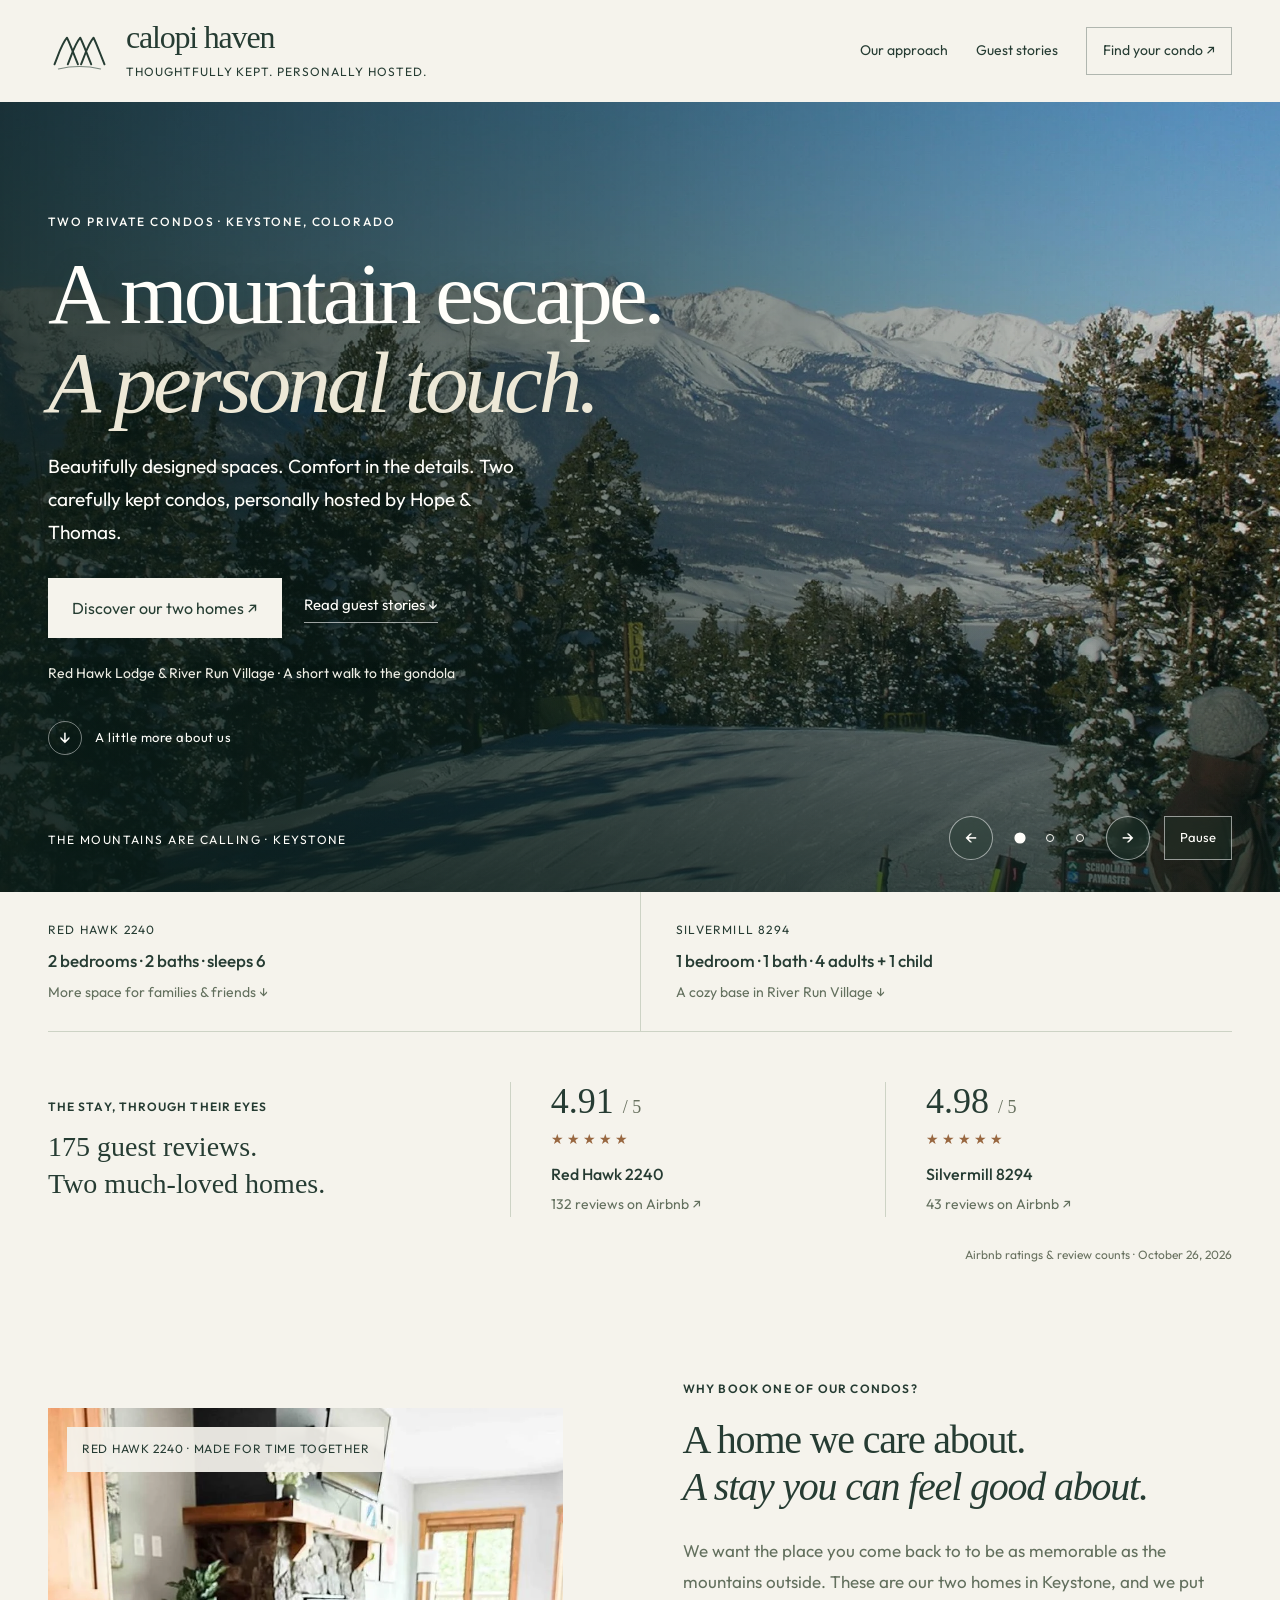
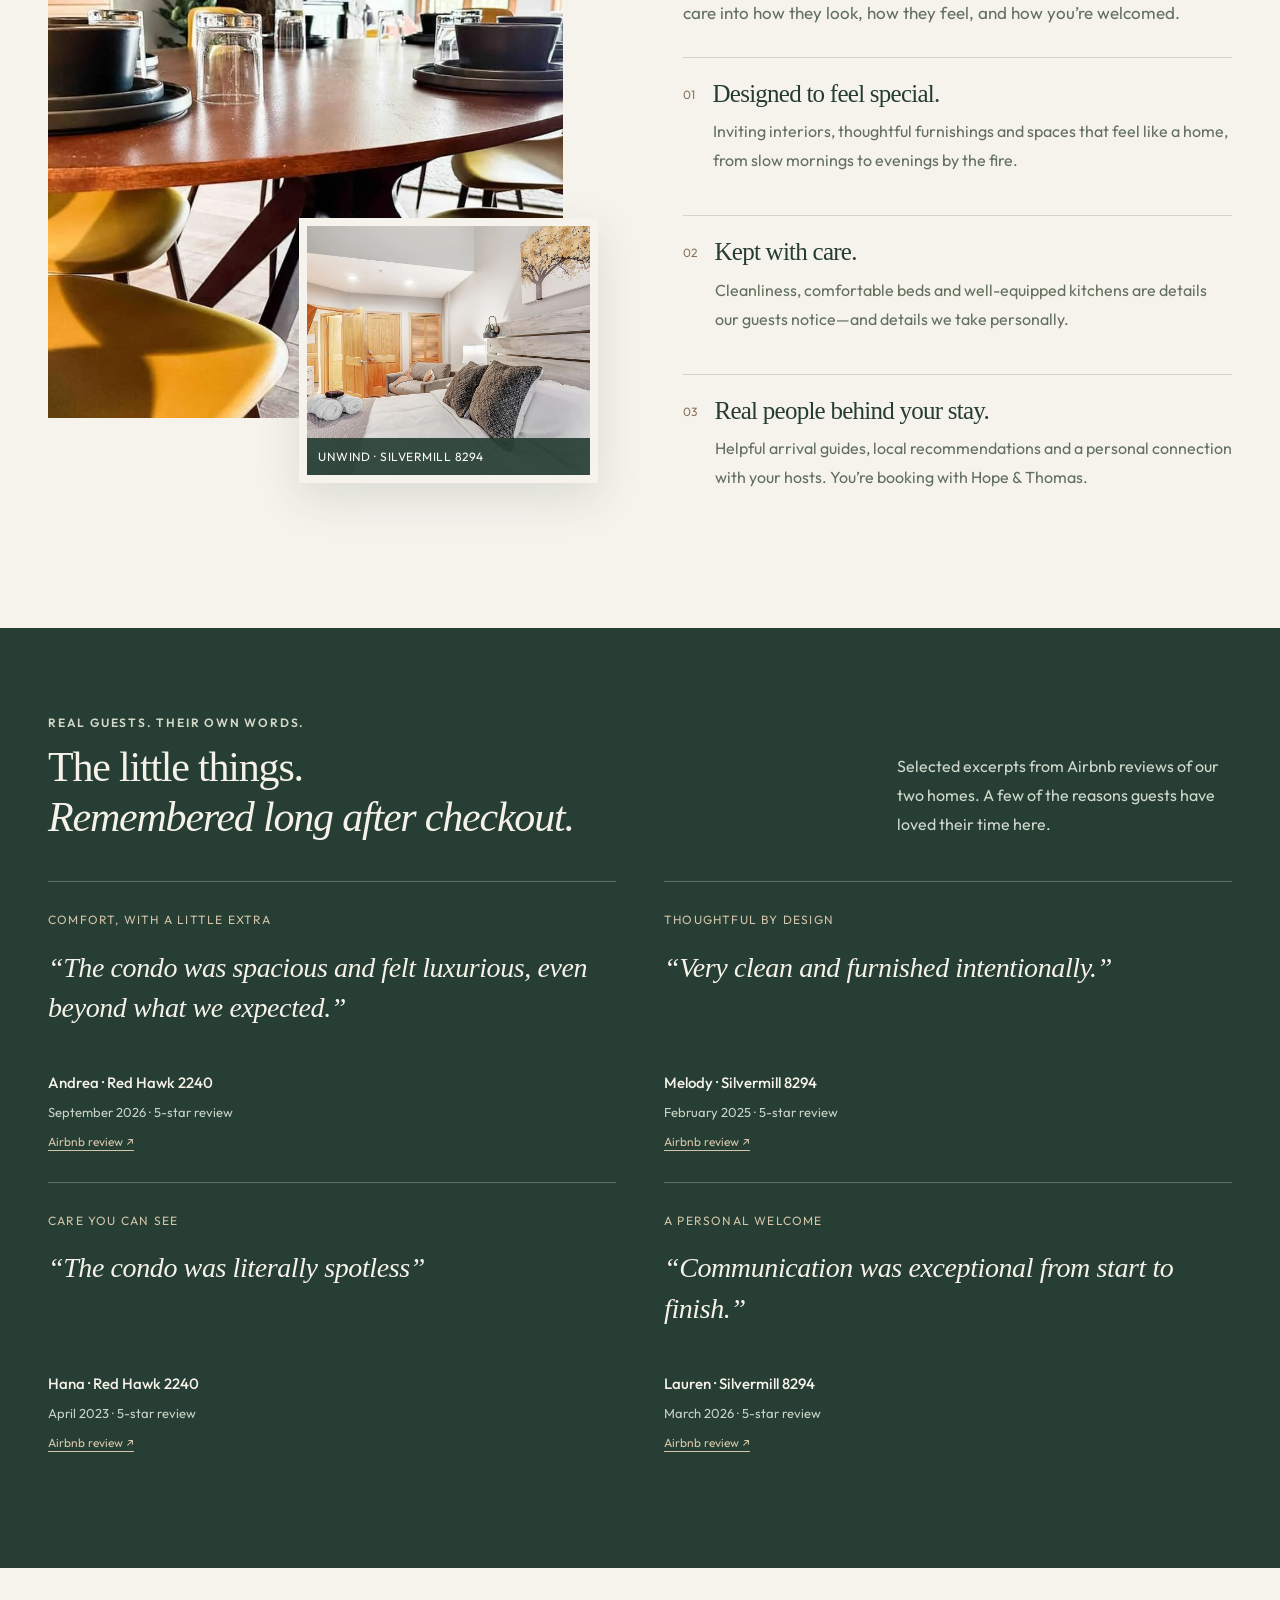
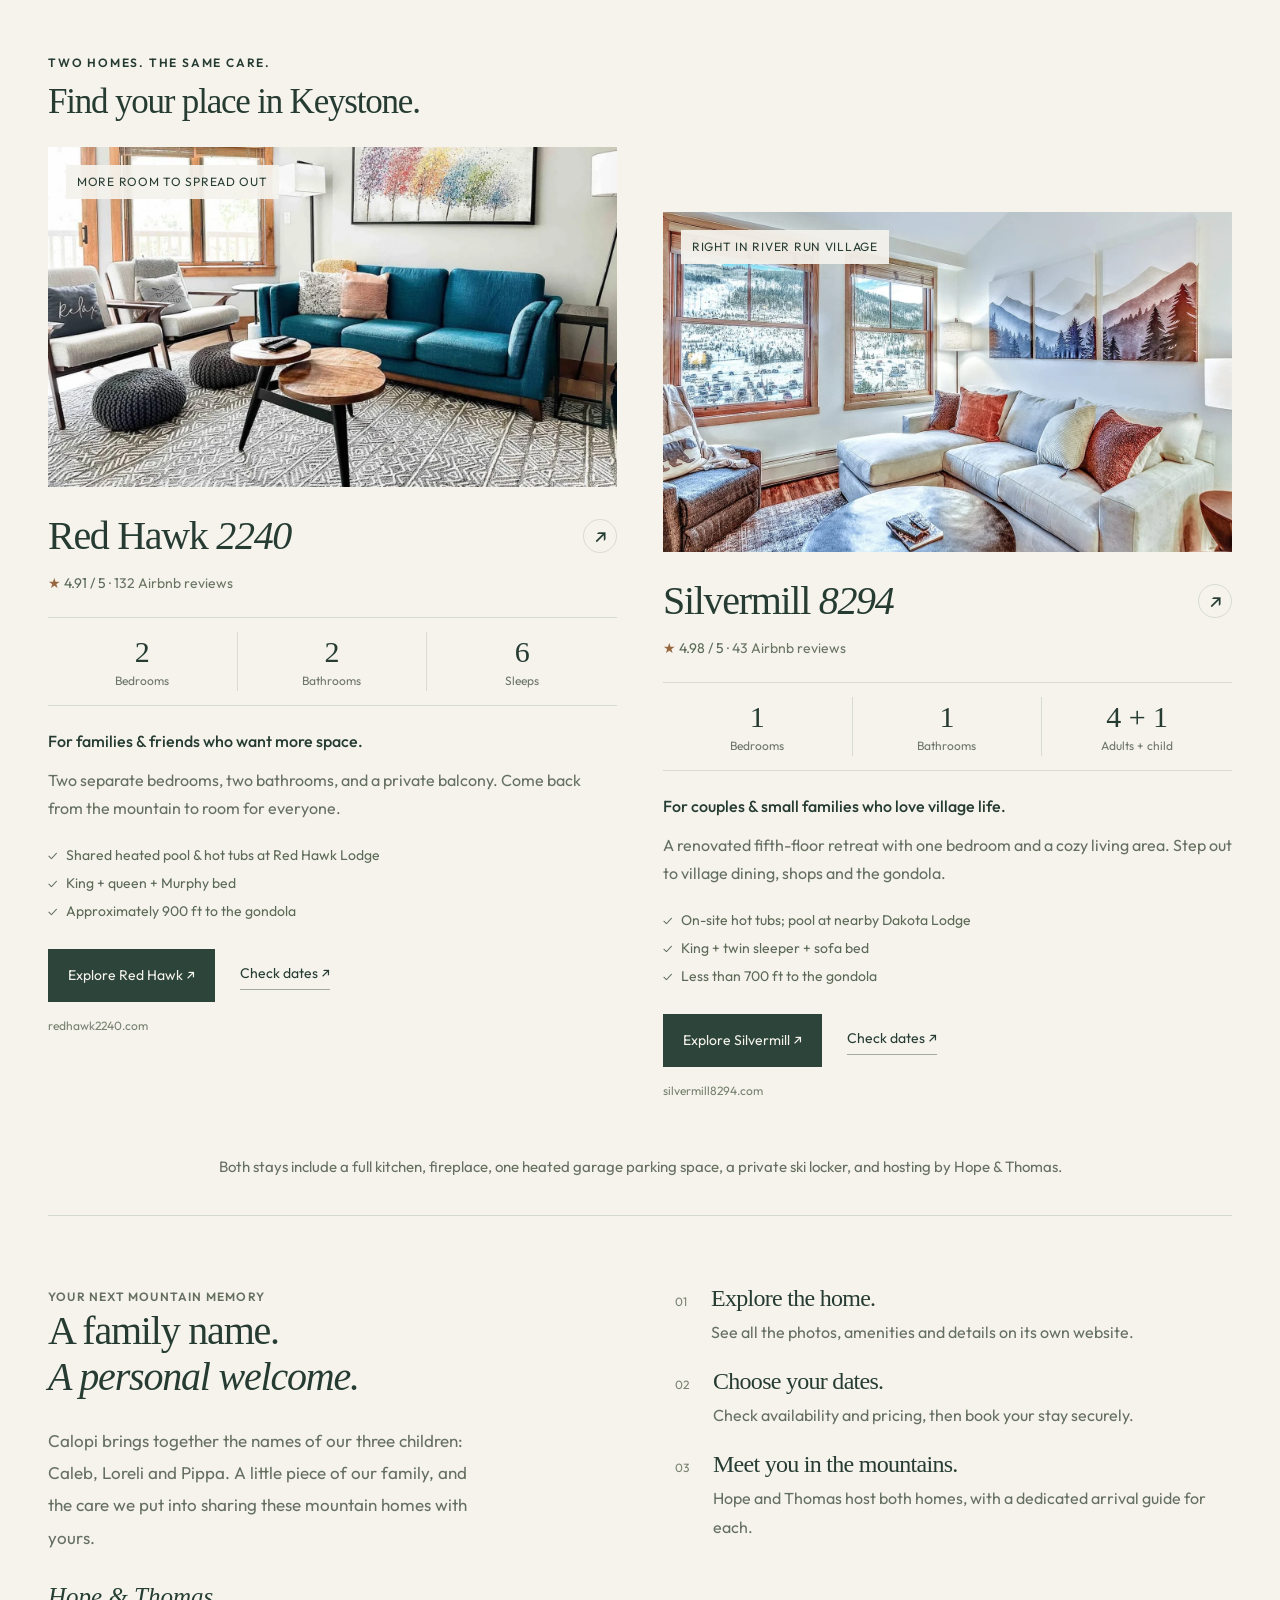
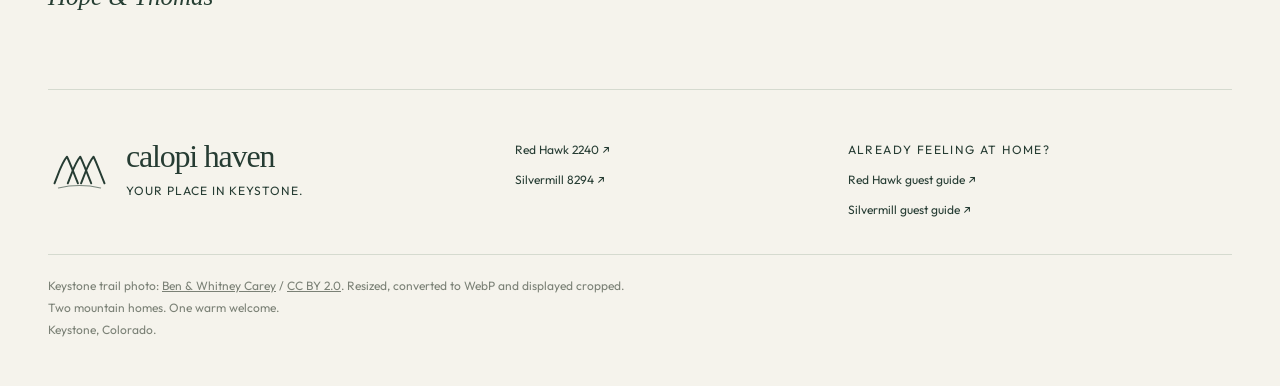
==== commit 6f876fdb: "Remove the Calopi property comparison section" ====
--- a/index.html
+++ b/index.html
@@ -2,14 +2,6 @@
 
 <html lang="en"><head><meta charset="utf-8"/><meta content="width=device-width,initial-scale=1" name="viewport"/><meta content="noindex,nofollow" name="robots"/><title>Calopi Haven | Thoughtfully designed Keystone stays</title><meta content="Beautifully designed, carefully maintained Keystone condos, personally hosted by Hope &amp; Thomas. Discover why guests love Red Hawk 2240 and Silvermill 8294, then choose your mountain stay." name="description"/><link href="assets/calopi-favicon.svg" rel="icon"/><link href="styles.css" rel="stylesheet"/><link href="calopi.css" rel="stylesheet"/></head><body class="alpine haven"><a class="skip-link" href="#main">Skip to content</a><header class="haven-header"><a aria-label="Calopi Haven home" class="haven-brand" data-preview-path="index.html" href="https://calopihaven.com/"><svg aria-hidden="true" class="calopi-mark" fill="none" viewbox="0 0 80 64" xmlns="http://www.w3.org/2000/svg"><path d="M8 49C13 37 17 23 24 15C28 23 33 37 38 49"></path><path d="M25 49C30 37 34 23 41 15C45 23 50 37 55 49"></path><path d="M42 49C47 37 51 23 58 15C62 23 67 37 72 49"></path><path class="mark-ground" d="M13 55C30 51 50 51 67 55"></path></svg><span>calopi haven<small>THOUGHTFULLY KEPT. PERSONALLY HOSTED.</small></span></a><nav aria-label="Main navigation"><a href="#experience">Our approach</a><a href="#reviews">Guest stories</a><a class="haven-outline" href="#stays">Find your condo ↗</a></nav></header><main id="main"><section aria-label="A personal mountain escape" class="choice-hero immersive-hero"><div class="choice-hero-copy"><p class="eyebrow">TWO PRIVATE CONDOS · KEYSTONE, COLORADO</p><h1>A mountain escape.<br/><em>A personal touch.</em></h1><p>Beautifully designed spaces. Comfort in the details. Two carefully kept condos, personally hosted by Hope &amp; Thomas.</p><div class="hero-actions"><a class="haven-dark-button" href="#stays">Discover our two homes ↗</a><a class="haven-text-link" href="#reviews">Read guest stories ↓</a></div><p class="hero-location">Red Hawk Lodge &amp; River Run Village · A short walk to the gondola</p><a class="hero-scroll" href="#experience"><span aria-hidden="true">↓</span> A little more about us</a></div><div aria-label="A glimpse of our Keystone stays" aria-roledescription="carousel" class="haven-slider hero-slideshow" data-autoplay="true" data-slider="" role="region" tabindex="0"><div class="slider-window"><div class="slider-track"><div aria-label="1 of 3" aria-roledescription="slide" class="slider-frame" data-caption="THE MOUNTAINS ARE CALLING · KEYSTONE" role="group"><img alt="A skier on the Schoolmarm trail at Keystone, overlooking the snowy Tenmile Range" fetchpriority="high" height="1532" src="assets/keystone-schoolmarm.webp" width="2048"/></div><div aria-label="2 of 3" aria-roledescription="slide" class="slider-frame" data-caption="ROOM TO COME TOGETHER · RED HAWK 2240" role="group"><img alt="Red Hawk’s thoughtfully designed living room, with a teal sofa, fireplace and space to gather" fetchpriority="low" height="1080" src="assets/photo-01.webp" width="1440"/></div><div aria-label="3 of 3" aria-roledescription="slide" class="slider-frame" data-caption="YOUR VILLAGE RETREAT · SILVERMILL 8294" role="group"><img alt="Silvermill’s inviting living room with bright windows and mountain-inspired artwork" fetchpriority="low" height="1080" src="assets/silvermill/08.webp" width="1440"/></div></div></div><div aria-live="off" class="slider-caption">THE MOUNTAINS ARE CALLING · KEYSTONE</div><div class="slider-controls"><button aria-label="Previous photo" data-prev="" type="button">←</button><div aria-label="Choose a photo" class="slider-dots"></div><button aria-label="Next photo" data-next="" type="button">→</button><button aria-label="Pause slideshow" aria-pressed="false" data-pause="" type="button">Pause</button></div><span aria-atomic="true" aria-live="polite" class="slider-announcement sr-only"></span></div></section>
 <div aria-label="Choose between our two properties" class="quick-choices haven-wrap"><a href="#redhawk"><span>RED HAWK 2240</span><strong>2 bedrooms · 2 baths · sleeps 6</strong><small>More space for families &amp; friends ↓</small></a><a href="#silvermill"><span>SILVERMILL 8294</span><strong>1 bedroom · 1 bath · 4 adults + 1 child</strong><small>A cozy base in River Run Village ↓</small></a></div><section aria-label="Airbnb guest ratings" class="guest-proof haven-wrap"><div class="proof-intro"><span class="eyebrow">THE STAY, THROUGH THEIR EYES</span><strong>175 guest reviews.<br/>Two much-loved homes.</strong></div><a href="https://www.airbnb.com/rooms/45842208?modal=REVIEWS" rel="noopener" target="_blank"><span class="rating-number">4.91 <small>/ 5</small></span><span aria-label="Airbnb rating" class="rating-stars">★★★★★</span><strong>Red Hawk 2240</strong><span>132 reviews on Airbnb ↗</span></a><a href="https://www.airbnb.com/rooms/1237080165740047360?modal=REVIEWS" rel="noopener" target="_blank"><span class="rating-number">4.98 <small>/ 5</small></span><span aria-label="Airbnb rating" class="rating-stars">★★★★★</span><strong>Silvermill 8294</strong><span>43 reviews on Airbnb ↗</span></a><p class="proof-date">Airbnb ratings &amp; review counts · October 26, 2026</p></section>
-<section class="experience-section haven-wrap" id="experience"><div class="experience-photo photo-composition" data-reveal="left"><img alt="Thoughtfully styled Red Hawk dining space with mountain-inspired colors and a table for gathering" height="1080" loading="lazy" src="assets/photo-03.webp" width="1440"/><span>RED HAWK 2240 · MADE FOR TIME TOGETHER</span><figure class="floating-photo"><img alt="Silvermill’s king bedroom, with soft bedding and carefully chosen furnishings" height="1080" loading="lazy" src="assets/silvermill/21.webp" width="1440"/><figcaption>UNWIND · SILVERMILL 8294</figcaption></figure></div><div class="experience-copy" data-reveal="right"><p class="eyebrow">WHY BOOK ONE OF OUR CONDOS?</p><h2>A home we care about.<br/><em>A stay you can feel good about.</em></h2><p>We want the place you come back to to be as memorable as the mountains outside. These are our two homes in Keystone, and we put care into how they look, how they feel, and how you’re welcomed.</p><div class="care-point"><span>01</span><div><h3>Designed to feel special.</h3><p>Inviting interiors, thoughtful furnishings and spaces that feel like a home, from slow mornings to evenings by the fire.</p></div></div><div class="care-point"><span>02</span><div><h3>Kept with care.</h3><p>Cleanliness, comfortable beds and well-equipped kitchens are details our guests notice—and details we take personally.</p></div></div><div class="care-point"><span>03</span><div><h3>Real people behind your stay.</h3><p>Helpful arrival guides, local recommendations and a personal connection with your hosts. You’re booking with Hope &amp; Thomas.</p></div></div></div></section><section class="reviews-section" id="reviews"><div class="haven-wrap"><div class="haven-section-top"><div><p class="eyebrow">REAL GUESTS. THEIR OWN WORDS.</p><h2>The little things.<br/><em>Remembered long after checkout.</em></h2></div><p class="reviews-intro">Selected excerpts from Airbnb reviews of our two homes. A few of the reasons guests have loved their time here.</p></div><div class="review-grid"><figure class="guest-review" data-reveal="left"><p class="review-theme">COMFORT, WITH A LITTLE EXTRA</p><blockquote>“The condo was spacious and felt luxurious, even beyond what we expected.”</blockquote><figcaption><strong>Andrea · Red Hawk 2240</strong><span>September 2026 · 5-star review</span><a href="https://www.airbnb.com/rooms/45842208?modal=REVIEWS" rel="noopener" target="_blank">Airbnb review ↗</a></figcaption></figure><figure class="guest-review" data-reveal="right"><p class="review-theme">THOUGHTFUL BY DESIGN</p><blockquote>“Very clean and furnished intentionally.”</blockquote><figcaption><strong>Melody · Silvermill 8294</strong><span>February 2025 · 5-star review</span><a href="https://www.airbnb.com/rooms/1237080165740047360?modal=REVIEWS" rel="noopener" target="_blank">Airbnb review ↗</a></figcaption></figure><figure class="guest-review" data-reveal="left"><p class="review-theme">CARE YOU CAN SEE</p><blockquote>“The condo was literally spotless”</blockquote><figcaption><strong>Hana · Red Hawk 2240</strong><span>April 2023 · 5-star review</span><a href="https://www.airbnb.com/rooms/45842208?modal=REVIEWS" rel="noopener" target="_blank">Airbnb review ↗</a></figcaption></figure><figure class="guest-review" data-reveal="right"><p class="review-theme">A PERSONAL WELCOME</p><blockquote>“Communication was exceptional from start to finish.”</blockquote><figcaption><strong>Lauren · Silvermill 8294</strong><span>March 2026 · 5-star review</span><a href="https://www.airbnb.com/rooms/1237080165740047360?modal=REVIEWS" rel="noopener" target="_blank">Airbnb review ↗</a></figcaption></figure></div></div></section><section class="haven-stays haven-wrap" id="stays"><div class="haven-section-top"><div><p class="eyebrow">TWO HOMES. THE SAME CARE.</p><h2>Find your place in Keystone.</h2></div><a class="haven-text-link" href="#compare">Compare side by side ↓</a></div><div class="haven-properties"><article class="haven-property" data-reveal="left" id="redhawk"><a class="haven-property-photo" data-preview-path="redhawk.html" href="https://redhawk2240.com/"><img alt="Red Hawk living room with teal sofa and separate dining area" height="1080" src="assets/photo-01.webp" width="1440"/><span>MORE ROOM TO SPREAD OUT</span></a><div class="property-content"><div class="haven-property-heading"><h3>Red Hawk <em>2240</em></h3><a aria-label="Explore Red Hawk 2240" data-preview-path="redhawk.html" href="https://redhawk2240.com/">↗</a></div><p class="property-rating"><span aria-hidden="true">★</span> 4.91 / 5 <span>· 132 Airbnb reviews</span></p><dl class="property-numbers"><div><dt>Bedrooms</dt><dd>2</dd></div><div><dt>Bathrooms</dt><dd>2</dd></div><div><dt>Sleeps</dt><dd>6</dd></div></dl><p class="best-for">For families &amp; friends who want more space.</p><p class="property-intro">Two separate bedrooms, two bathrooms, and a private balcony. Come back from the mountain to room for everyone.</p><ul><li>Shared heated pool &amp; hot tubs at Red Hawk Lodge</li><li>King + queen + Murphy bed</li><li>Approximately 900 ft to the gondola</li></ul><div class="haven-property-actions"><a class="haven-dark-button" data-preview-path="redhawk.html" href="https://redhawk2240.com/">Explore Red Hawk ↗</a><a class="haven-text-link" data-preview-path="redhawk.html#book" href="https://redhawk2240.com/#book">Check dates ↗</a></div><a class="haven-domain" data-preview-path="redhawk.html" href="https://redhawk2240.com/">redhawk2240.com</a></div></article><article class="haven-property" data-reveal="right" id="silvermill"><a class="haven-property-photo" data-preview-path="silvermill.html" href="https://silvermill8294.com/"><img alt="Silvermill living room with bright windows overlooking River Run Village" height="1080" src="assets/silvermill/08.webp" width="1440"/><span>RIGHT IN RIVER RUN VILLAGE</span></a><div class="property-content"><div class="haven-property-heading"><h3>Silvermill <em>8294</em></h3><a aria-label="Explore Silvermill 8294" data-preview-path="silvermill.html" href="https://silvermill8294.com/">↗</a></div><p class="property-rating"><span aria-hidden="true">★</span> 4.98 / 5 <span>· 43 Airbnb reviews</span></p><dl class="property-numbers"><div><dt>Bedrooms</dt><dd>1</dd></div><div><dt>Bathrooms</dt><dd>1</dd></div><div><dt>Adults + child</dt><dd>4 + 1</dd></div></dl><p class="best-for">For couples &amp; small families who love village life.</p><p class="property-intro">A renovated fifth-floor retreat with one bedroom and a cozy living area. Step out to village dining, shops and the gondola.</p><ul><li>On-site hot tubs; pool at nearby Dakota Lodge</li><li>King + twin sleeper + sofa bed</li><li>Less than 700 ft to the gondola</li></ul><div class="haven-property-actions"><a class="haven-dark-button" data-preview-path="silvermill.html" href="https://silvermill8294.com/">Explore Silvermill ↗</a><a class="haven-text-link" data-preview-path="silvermill.html#book" href="https://silvermill8294.com/#book">Check dates ↗</a></div><a class="haven-domain" data-preview-path="silvermill.html" href="https://silvermill8294.com/">silvermill8294.com</a></div></article></div><p class="haven-booking-note">Both stays include a full kitchen, fireplace, one heated garage parking space, a private ski locker, and hosting by Hope &amp; Thomas.</p></section>
-<section class="comparison-section haven-wrap" id="compare"><div class="haven-section-top"><div><p class="eyebrow">THE DIFFERENCES, AT A GLANCE</p><h2>Choose what matters to you.</h2></div></div><div class="comparison-table-wrap"><table class="stay-comparison"><caption>Compare Red Hawk 2240 and Silvermill 8294</caption><thead><tr><th scope="col">Your stay</th><th scope="col">Red Hawk <span>2240</span></th><th scope="col">Silvermill <span>8294</span></th></tr></thead><tbody>
-<tr><th scope="row">Space</th><td><strong>2 bedrooms · 2 bathrooms</strong></td><td><strong>1 bedroom · 1 bathroom</strong></td></tr>
-<tr><th scope="row">Capacity</th><td>Up to 6 guests</td><td>Up to 4 adults + 1 child</td></tr>
-<tr><th scope="row">Beds</th><td>King, queen &amp; Murphy bed</td><td>King, twin sleeper chair &amp; sofa bed</td></tr>
-<tr><th scope="row">Location</th><td>Red Hawk Lodge<br/><small>Near River Run Village</small></td><td>Silvermill Lodge<br/><small>In River Run Village</small></td></tr>
-<tr><th scope="row">Gondola walk</th><td>Approximately 900 ft</td><td>Less than 700 ft</td></tr>
-<tr><th scope="row">Pool &amp; hot tubs</th><td>Shared pool &amp; hot tubs<br/><small>At Red Hawk Lodge</small></td><td>On-site hot tubs<br/><small>Pool at nearby Dakota Lodge</small></td></tr>
-<tr><th scope="row">A good fit for</th><td>More room, separate bedrooms &amp; an extra bathroom</td><td>A smaller group that wants to be in the village</td></tr>
-</tbody><tfoot><tr><th scope="row">Ready to look?</th><td><a class="haven-text-link" data-preview-path="redhawk.html#book" href="https://redhawk2240.com/#book">Red Hawk dates ↗</a></td><td><a class="haven-text-link" data-preview-path="silvermill.html#book" href="https://silvermill8294.com/#book">Silvermill dates ↗</a></td></tr></tfoot></table></div></section>
+<section class="experience-section haven-wrap" id="experience"><div class="experience-photo photo-composition" data-reveal="left"><img alt="Thoughtfully styled Red Hawk dining space with mountain-inspired colors and a table for gathering" height="1080" loading="lazy" src="assets/photo-03.webp" width="1440"/><span>RED HAWK 2240 · MADE FOR TIME TOGETHER</span><figure class="floating-photo"><img alt="Silvermill’s king bedroom, with soft bedding and carefully chosen furnishings" height="1080" loading="lazy" src="assets/silvermill/21.webp" width="1440"/><figcaption>UNWIND · SILVERMILL 8294</figcaption></figure></div><div class="experience-copy" data-reveal="right"><p class="eyebrow">WHY BOOK ONE OF OUR CONDOS?</p><h2>A home we care about.<br/><em>A stay you can feel good about.</em></h2><p>We want the place you come back to to be as memorable as the mountains outside. These are our two homes in Keystone, and we put care into how they look, how they feel, and how you’re welcomed.</p><div class="care-point"><span>01</span><div><h3>Designed to feel special.</h3><p>Inviting interiors, thoughtful furnishings and spaces that feel like a home, from slow mornings to evenings by the fire.</p></div></div><div class="care-point"><span>02</span><div><h3>Kept with care.</h3><p>Cleanliness, comfortable beds and well-equipped kitchens are details our guests notice—and details we take personally.</p></div></div><div class="care-point"><span>03</span><div><h3>Real people behind your stay.</h3><p>Helpful arrival guides, local recommendations and a personal connection with your hosts. You’re booking with Hope &amp; Thomas.</p></div></div></div></section><section class="reviews-section" id="reviews"><div class="haven-wrap"><div class="haven-section-top"><div><p class="eyebrow">REAL GUESTS. THEIR OWN WORDS.</p><h2>The little things.<br/><em>Remembered long after checkout.</em></h2></div><p class="reviews-intro">Selected excerpts from Airbnb reviews of our two homes. A few of the reasons guests have loved their time here.</p></div><div class="review-grid"><figure class="guest-review" data-reveal="left"><p class="review-theme">COMFORT, WITH A LITTLE EXTRA</p><blockquote>“The condo was spacious and felt luxurious, even beyond what we expected.”</blockquote><figcaption><strong>Andrea · Red Hawk 2240</strong><span>September 2026 · 5-star review</span><a href="https://www.airbnb.com/rooms/45842208?modal=REVIEWS" rel="noopener" target="_blank">Airbnb review ↗</a></figcaption></figure><figure class="guest-review" data-reveal="right"><p class="review-theme">THOUGHTFUL BY DESIGN</p><blockquote>“Very clean and furnished intentionally.”</blockquote><figcaption><strong>Melody · Silvermill 8294</strong><span>February 2025 · 5-star review</span><a href="https://www.airbnb.com/rooms/1237080165740047360?modal=REVIEWS" rel="noopener" target="_blank">Airbnb review ↗</a></figcaption></figure><figure class="guest-review" data-reveal="left"><p class="review-theme">CARE YOU CAN SEE</p><blockquote>“The condo was literally spotless”</blockquote><figcaption><strong>Hana · Red Hawk 2240</strong><span>April 2023 · 5-star review</span><a href="https://www.airbnb.com/rooms/45842208?modal=REVIEWS" rel="noopener" target="_blank">Airbnb review ↗</a></figcaption></figure><figure class="guest-review" data-reveal="right"><p class="review-theme">A PERSONAL WELCOME</p><blockquote>“Communication was exceptional from start to finish.”</blockquote><figcaption><strong>Lauren · Silvermill 8294</strong><span>March 2026 · 5-star review</span><a href="https://www.airbnb.com/rooms/1237080165740047360?modal=REVIEWS" rel="noopener" target="_blank">Airbnb review ↗</a></figcaption></figure></div></div></section><section class="haven-stays haven-wrap" id="stays"><div class="haven-section-top"><div><p class="eyebrow">TWO HOMES. THE SAME CARE.</p><h2>Find your place in Keystone.</h2></div></div><div class="haven-properties"><article class="haven-property" data-reveal="left" id="redhawk"><a class="haven-property-photo" data-preview-path="redhawk.html" href="https://redhawk2240.com/"><img alt="Red Hawk living room with teal sofa and separate dining area" height="1080" src="assets/photo-01.webp" width="1440"/><span>MORE ROOM TO SPREAD OUT</span></a><div class="property-content"><div class="haven-property-heading"><h3>Red Hawk <em>2240</em></h3><a aria-label="Explore Red Hawk 2240" data-preview-path="redhawk.html" href="https://redhawk2240.com/">↗</a></div><p class="property-rating"><span aria-hidden="true">★</span> 4.91 / 5 <span>· 132 Airbnb reviews</span></p><dl class="property-numbers"><div><dt>Bedrooms</dt><dd>2</dd></div><div><dt>Bathrooms</dt><dd>2</dd></div><div><dt>Sleeps</dt><dd>6</dd></div></dl><p class="best-for">For families &amp; friends who want more space.</p><p class="property-intro">Two separate bedrooms, two bathrooms, and a private balcony. Come back from the mountain to room for everyone.</p><ul><li>Shared heated pool &amp; hot tubs at Red Hawk Lodge</li><li>King + queen + Murphy bed</li><li>Approximately 900 ft to the gondola</li></ul><div class="haven-property-actions"><a class="haven-dark-button" data-preview-path="redhawk.html" href="https://redhawk2240.com/">Explore Red Hawk ↗</a><a class="haven-text-link" data-preview-path="redhawk.html#book" href="https://redhawk2240.com/#book">Check dates ↗</a></div><a class="haven-domain" data-preview-path="redhawk.html" href="https://redhawk2240.com/">redhawk2240.com</a></div></article><article class="haven-property" data-reveal="right" id="silvermill"><a class="haven-property-photo" data-preview-path="silvermill.html" href="https://silvermill8294.com/"><img alt="Silvermill living room with bright windows overlooking River Run Village" height="1080" src="assets/silvermill/08.webp" width="1440"/><span>RIGHT IN RIVER RUN VILLAGE</span></a><div class="property-content"><div class="haven-property-heading"><h3>Silvermill <em>8294</em></h3><a aria-label="Explore Silvermill 8294" data-preview-path="silvermill.html" href="https://silvermill8294.com/">↗</a></div><p class="property-rating"><span aria-hidden="true">★</span> 4.98 / 5 <span>· 43 Airbnb reviews</span></p><dl class="property-numbers"><div><dt>Bedrooms</dt><dd>1</dd></div><div><dt>Bathrooms</dt><dd>1</dd></div><div><dt>Adults + child</dt><dd>4 + 1</dd></div></dl><p class="best-for">For couples &amp; small families who love village life.</p><p class="property-intro">A renovated fifth-floor retreat with one bedroom and a cozy living area. Step out to village dining, shops and the gondola.</p><ul><li>On-site hot tubs; pool at nearby Dakota Lodge</li><li>King + twin sleeper + sofa bed</li><li>Less than 700 ft to the gondola</li></ul><div class="haven-property-actions"><a class="haven-dark-button" data-preview-path="silvermill.html" href="https://silvermill8294.com/">Explore Silvermill ↗</a><a class="haven-text-link" data-preview-path="silvermill.html#book" href="https://silvermill8294.com/#book">Check dates ↗</a></div><a class="haven-domain" data-preview-path="silvermill.html" href="https://silvermill8294.com/">silvermill8294.com</a></div></article></div><p class="haven-booking-note">Both stays include a full kitchen, fireplace, one heated garage parking space, a private ski locker, and hosting by Hope &amp; Thomas.</p></section>
+
 <section class="booking-how haven-wrap" data-reveal="left"><div><p class="eyebrow">YOUR NEXT MOUNTAIN MEMORY</p><h2>A family name.<br/><em>A personal welcome.</em></h2><p class="family-story">Calopi brings together the names of our three children: Caleb, Loreli and Pippa. A little piece of our family, and the care we put into sharing these mountain homes with yours.</p><p class="family-signature">Hope &amp; Thomas</p></div><ol><li><span>01</span><div><h3>Explore the home.</h3><p>See all the photos, amenities and details on its own website.</p></div></li><li><span>02</span><div><h3>Choose your dates.</h3><p>Check availability and pricing, then book your stay securely.</p></div></li><li><span>03</span><div><h3>Meet you in the mountains.</h3><p>Hope and Thomas host both homes, with a dedicated arrival guide for each.</p></div></li></ol></section></main><footer class="haven-footer haven-wrap"><div class="haven-brand"><svg aria-hidden="true" class="calopi-mark" fill="none" viewbox="0 0 80 64" xmlns="http://www.w3.org/2000/svg"><path d="M8 49C13 37 17 23 24 15C28 23 33 37 38 49"></path><path d="M25 49C30 37 34 23 41 15C45 23 50 37 55 49"></path><path d="M42 49C47 37 51 23 58 15C62 23 67 37 72 49"></path><path class="mark-ground" d="M13 55C30 51 50 51 67 55"></path></svg><span>calopi haven<small>YOUR PLACE IN KEYSTONE.</small></span></div><div><a data-preview-path="redhawk.html" href="https://redhawk2240.com/">Red Hawk 2240 ↗</a><a data-preview-path="silvermill.html" href="https://silvermill8294.com/">Silvermill 8294 ↗</a></div><div><span>ALREADY FEELING AT HOME?</span><a href="https://checkin.redhawk2240.com/" rel="noopener" target="_blank">Red Hawk guest guide ↗</a><a href="https://checkin.silvermill8294.com/" rel="noopener" target="_blank">Silvermill guest guide ↗</a></div><p class="photo-credit">Keystone trail photo: <a href="https://commons.wikimedia.org/wiki/File:Tenmile_Ridge_from_Schoolmarm_Trail,_Keystone_Resort.jpg" rel="noopener" target="_blank">Ben &amp; Whitney Carey</a> / <a href="https://creativecommons.org/licenses/by/2.0/" rel="noopener" target="_blank">CC BY 2.0</a>. Resized, converted to WebP and displayed cropped.<br/>Two mountain homes. One warm welcome.<br/>Keystone, Colorado.</p></footer><script src="site.js"></script><script src="calopi.js"></script></body></html>
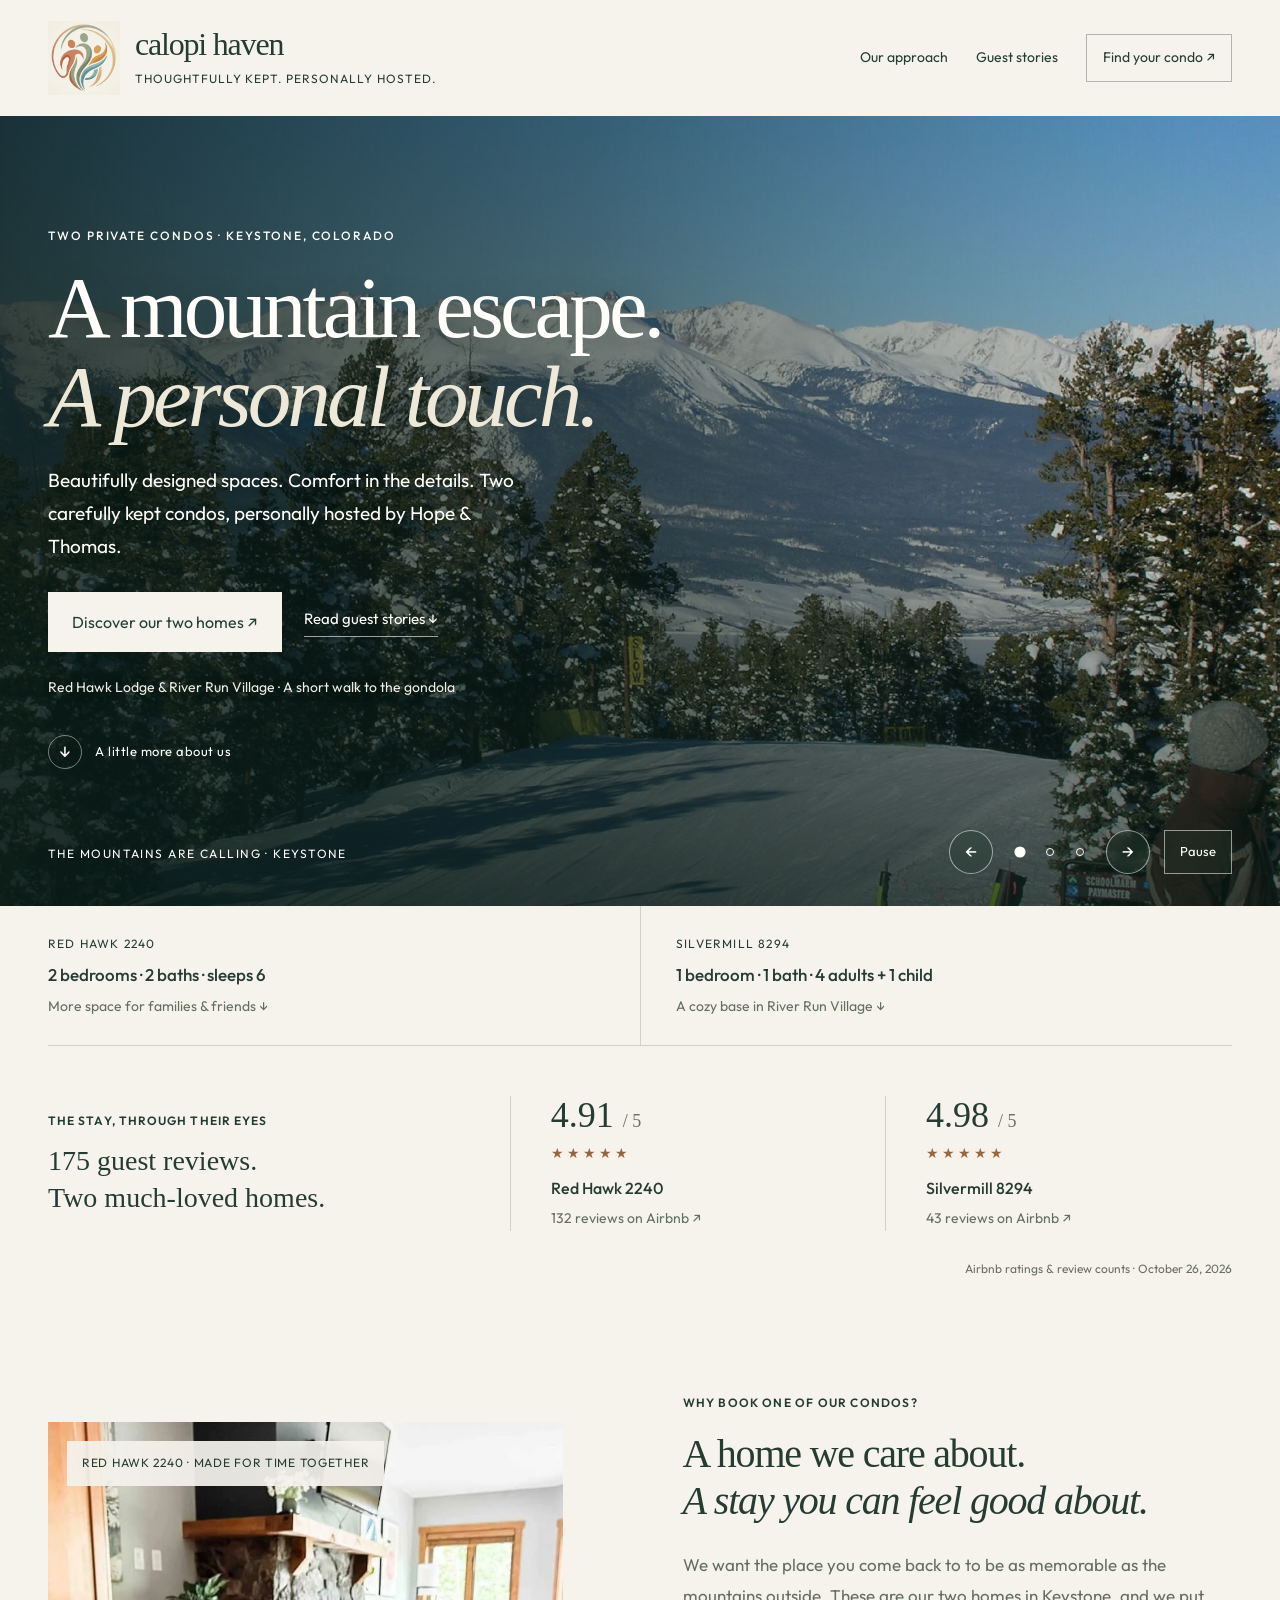
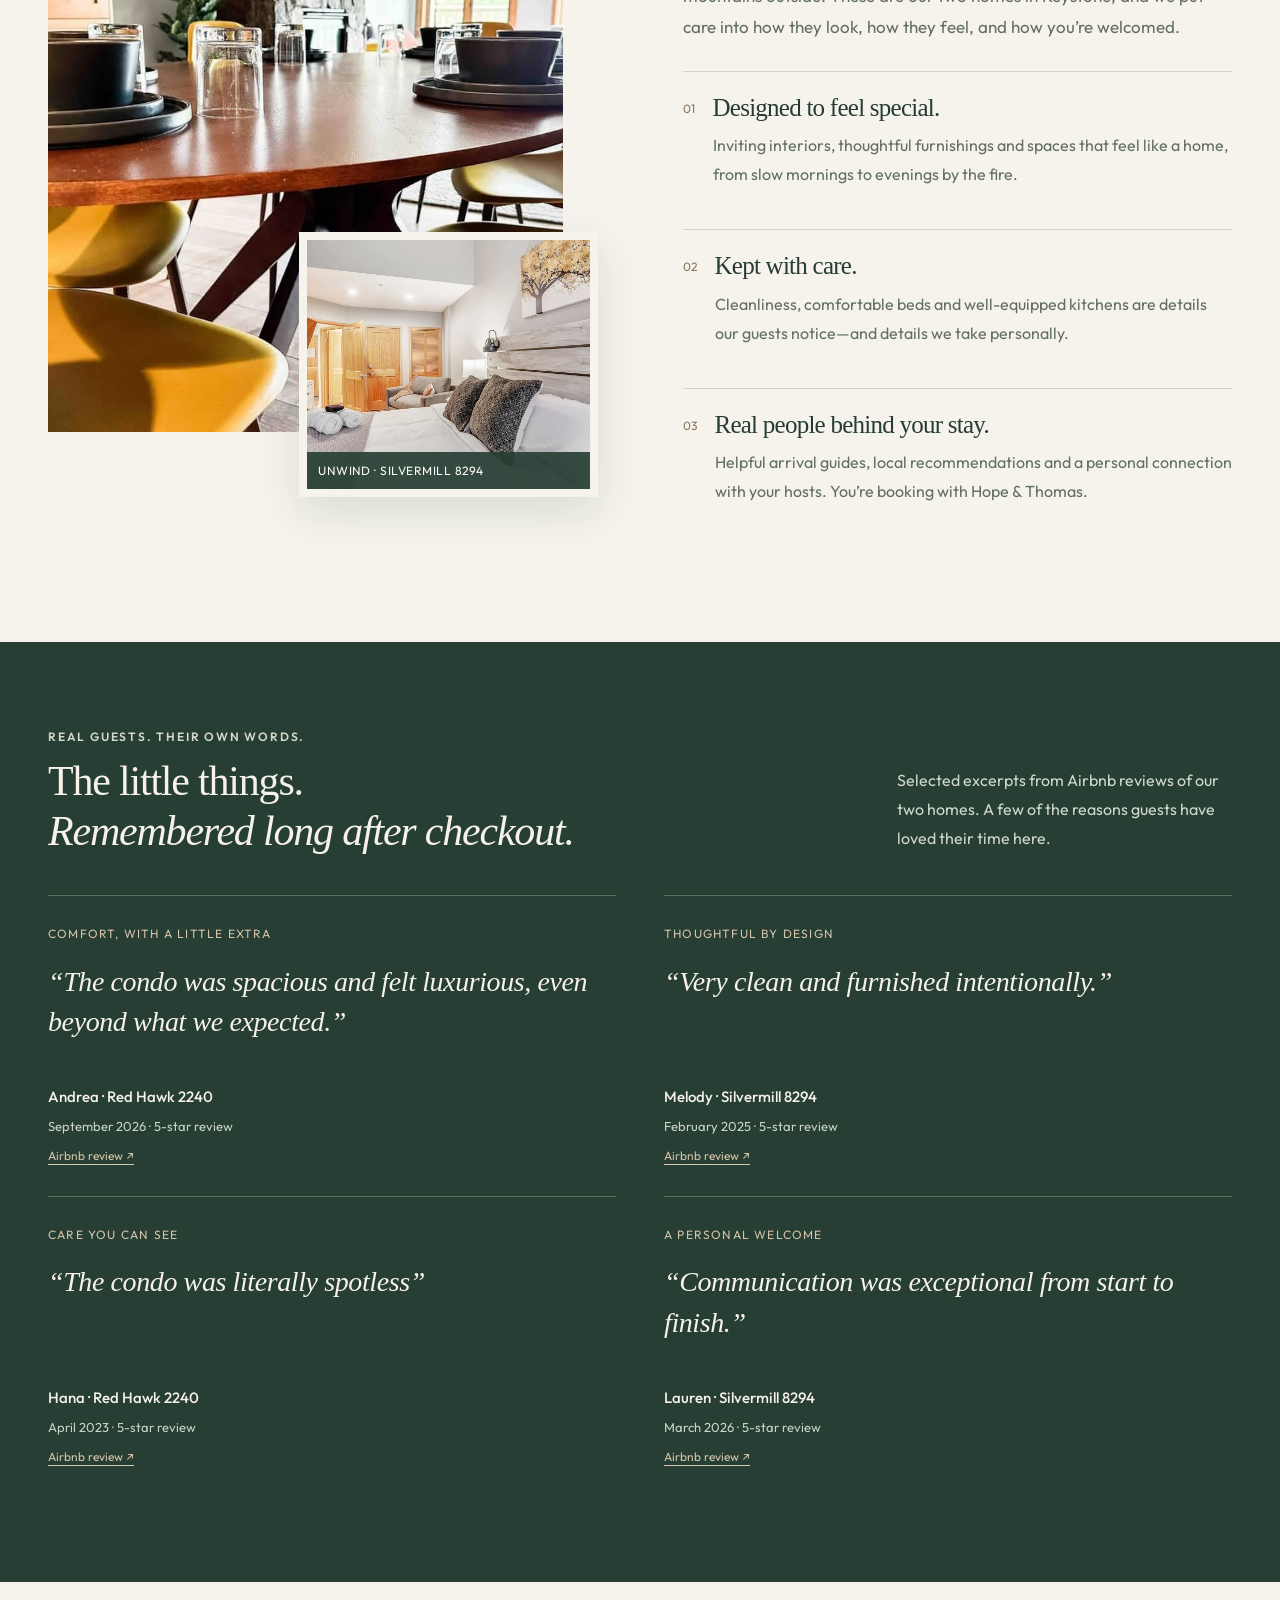
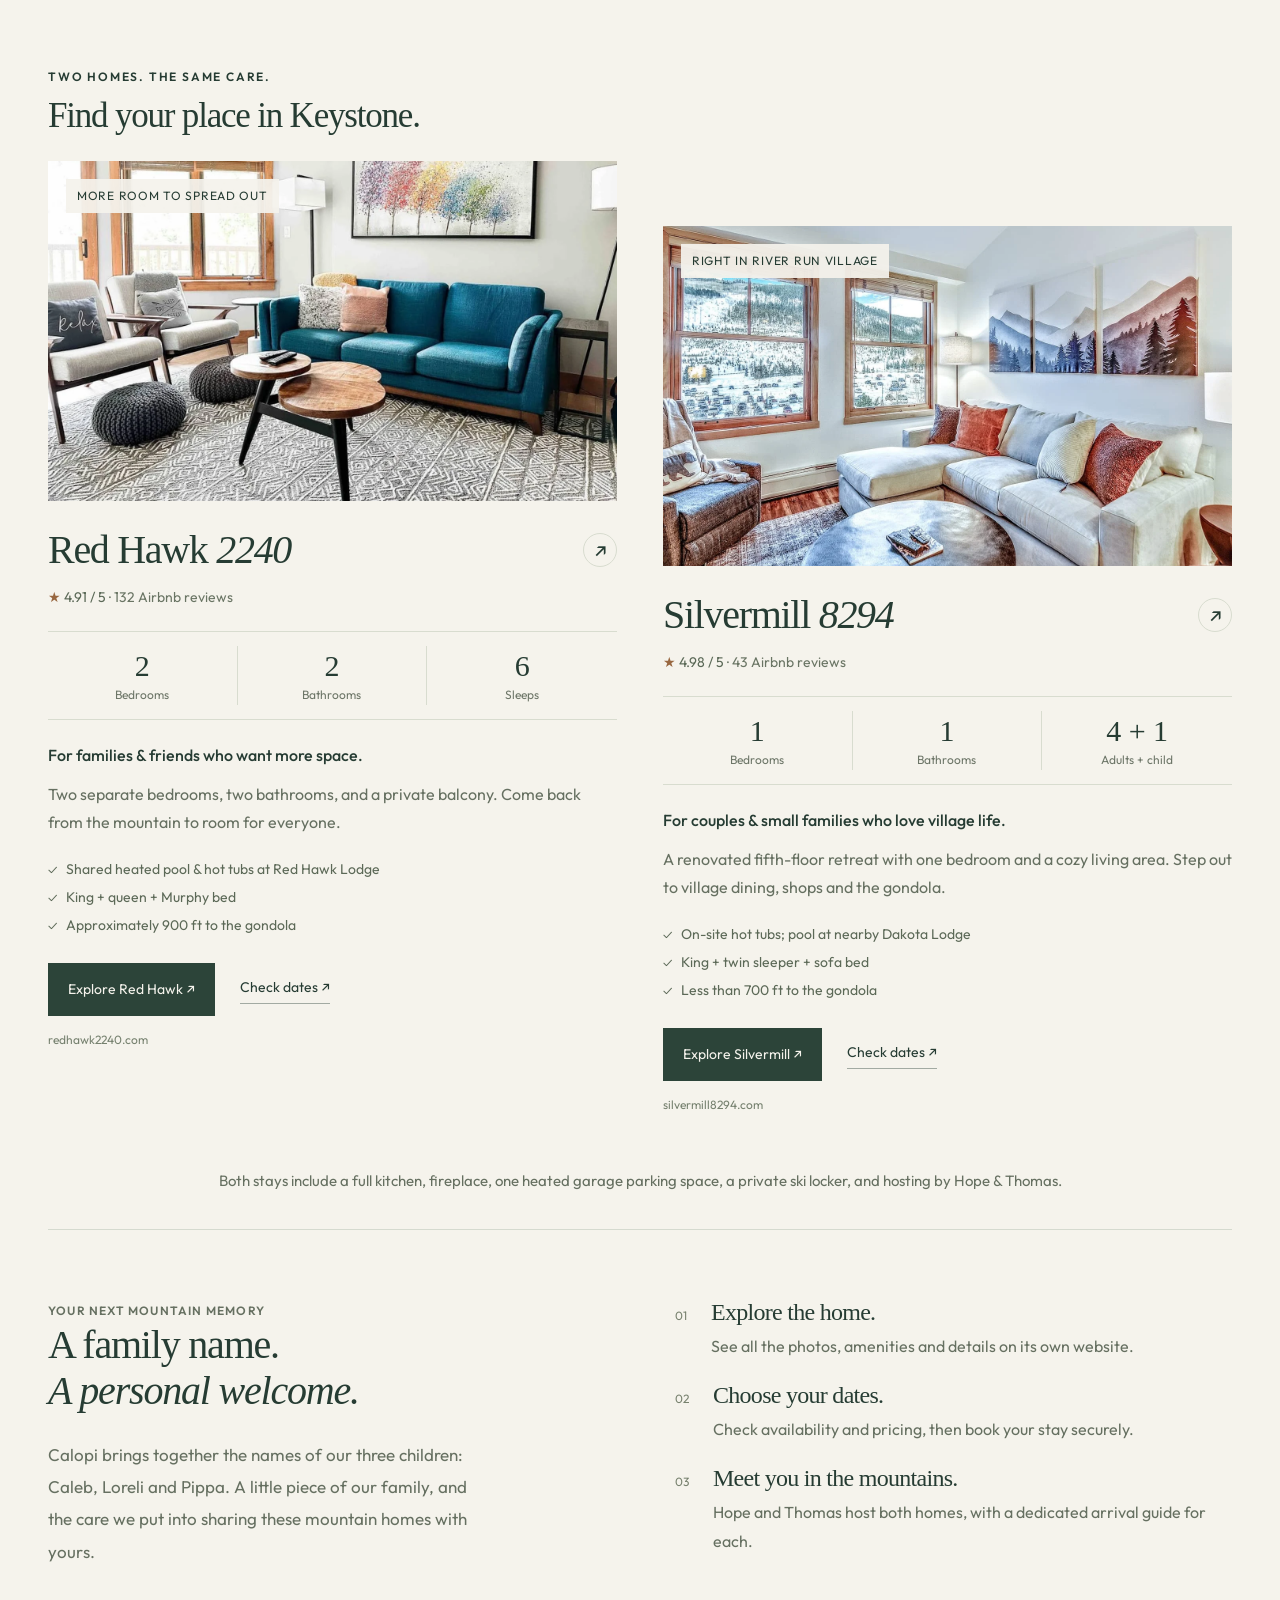
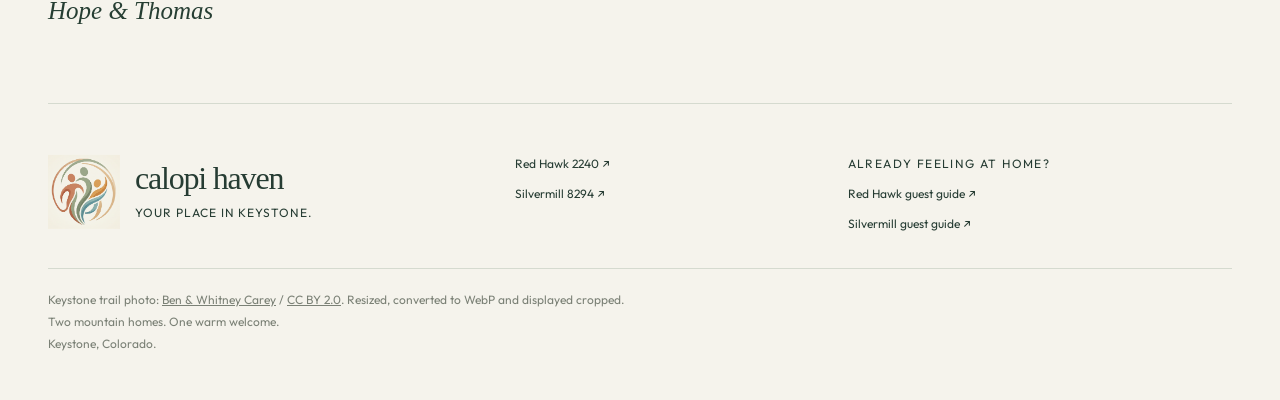
==== commit 0e23e9d2: "Use the owner-supplied Calopi Haven logo" ====
--- a/index.html
+++ b/index.html
@@ -1,7 +1,6 @@
 <!DOCTYPE html>
 
-<html lang="en"><head><meta charset="utf-8"/><meta content="width=device-width,initial-scale=1" name="viewport"/><meta content="noindex,nofollow" name="robots"/><title>Calopi Haven | Thoughtfully designed Keystone stays</title><meta content="Beautifully designed, carefully maintained Keystone condos, personally hosted by Hope &amp; Thomas. Discover why guests love Red Hawk 2240 and Silvermill 8294, then choose your mountain stay." name="description"/><link href="assets/calopi-favicon.svg" rel="icon"/><link href="styles.css" rel="stylesheet"/><link href="calopi.css" rel="stylesheet"/></head><body class="alpine haven"><a class="skip-link" href="#main">Skip to content</a><header class="haven-header"><a aria-label="Calopi Haven home" class="haven-brand" data-preview-path="index.html" href="https://calopihaven.com/"><svg aria-hidden="true" class="calopi-mark" fill="none" viewbox="0 0 80 64" xmlns="http://www.w3.org/2000/svg"><path d="M8 49C13 37 17 23 24 15C28 23 33 37 38 49"></path><path d="M25 49C30 37 34 23 41 15C45 23 50 37 55 49"></path><path d="M42 49C47 37 51 23 58 15C62 23 67 37 72 49"></path><path class="mark-ground" d="M13 55C30 51 50 51 67 55"></path></svg><span>calopi haven<small>THOUGHTFULLY KEPT. PERSONALLY HOSTED.</small></span></a><nav aria-label="Main navigation"><a href="#experience">Our approach</a><a href="#reviews">Guest stories</a><a class="haven-outline" href="#stays">Find your condo ↗</a></nav></header><main id="main"><section aria-label="A personal mountain escape" class="choice-hero immersive-hero"><div class="choice-hero-copy"><p class="eyebrow">TWO PRIVATE CONDOS · KEYSTONE, COLORADO</p><h1>A mountain escape.<br/><em>A personal touch.</em></h1><p>Beautifully designed spaces. Comfort in the details. Two carefully kept condos, personally hosted by Hope &amp; Thomas.</p><div class="hero-actions"><a class="haven-dark-button" href="#stays">Discover our two homes ↗</a><a class="haven-text-link" href="#reviews">Read guest stories ↓</a></div><p class="hero-location">Red Hawk Lodge &amp; River Run Village · A short walk to the gondola</p><a class="hero-scroll" href="#experience"><span aria-hidden="true">↓</span> A little more about us</a></div><div aria-label="A glimpse of our Keystone stays" aria-roledescription="carousel" class="haven-slider hero-slideshow" data-autoplay="true" data-slider="" role="region" tabindex="0"><div class="slider-window"><div class="slider-track"><div aria-label="1 of 3" aria-roledescription="slide" class="slider-frame" data-caption="THE MOUNTAINS ARE CALLING · KEYSTONE" role="group"><img alt="A skier on the Schoolmarm trail at Keystone, overlooking the snowy Tenmile Range" fetchpriority="high" height="1532" src="assets/keystone-schoolmarm.webp" width="2048"/></div><div aria-label="2 of 3" aria-roledescription="slide" class="slider-frame" data-caption="ROOM TO COME TOGETHER · RED HAWK 2240" role="group"><img alt="Red Hawk’s thoughtfully designed living room, with a teal sofa, fireplace and space to gather" fetchpriority="low" height="1080" src="assets/photo-01.webp" width="1440"/></div><div aria-label="3 of 3" aria-roledescription="slide" class="slider-frame" data-caption="YOUR VILLAGE RETREAT · SILVERMILL 8294" role="group"><img alt="Silvermill’s inviting living room with bright windows and mountain-inspired artwork" fetchpriority="low" height="1080" src="assets/silvermill/08.webp" width="1440"/></div></div></div><div aria-live="off" class="slider-caption">THE MOUNTAINS ARE CALLING · KEYSTONE</div><div class="slider-controls"><button aria-label="Previous photo" data-prev="" type="button">←</button><div aria-label="Choose a photo" class="slider-dots"></div><button aria-label="Next photo" data-next="" type="button">→</button><button aria-label="Pause slideshow" aria-pressed="false" data-pause="" type="button">Pause</button></div><span aria-atomic="true" aria-live="polite" class="slider-announcement sr-only"></span></div></section>
+<html lang="en"><head><meta charset="utf-8"/><meta content="width=device-width,initial-scale=1" name="viewport"/><meta content="noindex,nofollow" name="robots"/><title>Calopi Haven | Thoughtfully designed Keystone stays</title><meta content="Beautifully designed, carefully maintained Keystone condos, personally hosted by Hope &amp; Thomas. Discover why guests love Red Hawk 2240 and Silvermill 8294, then choose your mountain stay." name="description"/><link href="assets/calopi-favicon.png" rel="icon" type="image/png"/><link href="styles.css" rel="stylesheet"/><link href="calopi.css" rel="stylesheet"/></head><body class="alpine haven"><a class="skip-link" href="#main">Skip to content</a><header class="haven-header"><a aria-label="Calopi Haven home" class="haven-brand" data-preview-path="index.html" href="https://calopihaven.com/"><img alt="" class="calopi-logo" height="1024" src="assets/calopi-logo.png" width="987"/><span>calopi haven<small>THOUGHTFULLY KEPT. PERSONALLY HOSTED.</small></span></a><nav aria-label="Main navigation"><a href="#experience">Our approach</a><a href="#reviews">Guest stories</a><a class="haven-outline" href="#stays">Find your condo ↗</a></nav></header><main id="main"><section aria-label="A personal mountain escape" class="choice-hero immersive-hero"><div class="choice-hero-copy"><p class="eyebrow">TWO PRIVATE CONDOS · KEYSTONE, COLORADO</p><h1>A mountain escape.<br/><em>A personal touch.</em></h1><p>Beautifully designed spaces. Comfort in the details. Two carefully kept condos, personally hosted by Hope &amp; Thomas.</p><div class="hero-actions"><a class="haven-dark-button" href="#stays">Discover our two homes ↗</a><a class="haven-text-link" href="#reviews">Read guest stories ↓</a></div><p class="hero-location">Red Hawk Lodge &amp; River Run Village · A short walk to the gondola</p><a class="hero-scroll" href="#experience"><span aria-hidden="true">↓</span> A little more about us</a></div><div aria-label="A glimpse of our Keystone stays" aria-roledescription="carousel" class="haven-slider hero-slideshow" data-autoplay="true" data-slider="" role="region" tabindex="0"><div class="slider-window"><div class="slider-track"><div aria-label="1 of 3" aria-roledescription="slide" class="slider-frame" data-caption="THE MOUNTAINS ARE CALLING · KEYSTONE" role="group"><img alt="A skier on the Schoolmarm trail at Keystone, overlooking the snowy Tenmile Range" fetchpriority="high" height="1532" src="assets/keystone-schoolmarm.webp" width="2048"/></div><div aria-label="2 of 3" aria-roledescription="slide" class="slider-frame" data-caption="ROOM TO COME TOGETHER · RED HAWK 2240" role="group"><img alt="Red Hawk’s thoughtfully designed living room, with a teal sofa, fireplace and space to gather" fetchpriority="low" height="1080" src="assets/photo-01.webp" width="1440"/></div><div aria-label="3 of 3" aria-roledescription="slide" class="slider-frame" data-caption="YOUR VILLAGE RETREAT · SILVERMILL 8294" role="group"><img alt="Silvermill’s inviting living room with bright windows and mountain-inspired artwork" fetchpriority="low" height="1080" src="assets/silvermill/08.webp" width="1440"/></div></div></div><div aria-live="off" class="slider-caption">THE MOUNTAINS ARE CALLING · KEYSTONE</div><div class="slider-controls"><button aria-label="Previous photo" data-prev="" type="button">←</button><div aria-label="Choose a photo" class="slider-dots"></div><button aria-label="Next photo" data-next="" type="button">→</button><button aria-label="Pause slideshow" aria-pressed="false" data-pause="" type="button">Pause</button></div><span aria-atomic="true" aria-live="polite" class="slider-announcement sr-only"></span></div></section>
 <div aria-label="Choose between our two properties" class="quick-choices haven-wrap"><a href="#redhawk"><span>RED HAWK 2240</span><strong>2 bedrooms · 2 baths · sleeps 6</strong><small>More space for families &amp; friends ↓</small></a><a href="#silvermill"><span>SILVERMILL 8294</span><strong>1 bedroom · 1 bath · 4 adults + 1 child</strong><small>A cozy base in River Run Village ↓</small></a></div><section aria-label="Airbnb guest ratings" class="guest-proof haven-wrap"><div class="proof-intro"><span class="eyebrow">THE STAY, THROUGH THEIR EYES</span><strong>175 guest reviews.<br/>Two much-loved homes.</strong></div><a href="https://www.airbnb.com/rooms/45842208?modal=REVIEWS" rel="noopener" target="_blank"><span class="rating-number">4.91 <small>/ 5</small></span><span aria-label="Airbnb rating" class="rating-stars">★★★★★</span><strong>Red Hawk 2240</strong><span>132 reviews on Airbnb ↗</span></a><a href="https://www.airbnb.com/rooms/1237080165740047360?modal=REVIEWS" rel="noopener" target="_blank"><span class="rating-number">4.98 <small>/ 5</small></span><span aria-label="Airbnb rating" class="rating-stars">★★★★★</span><strong>Silvermill 8294</strong><span>43 reviews on Airbnb ↗</span></a><p class="proof-date">Airbnb ratings &amp; review counts · October 26, 2026</p></section>
 <section class="experience-section haven-wrap" id="experience"><div class="experience-photo photo-composition" data-reveal="left"><img alt="Thoughtfully styled Red Hawk dining space with mountain-inspired colors and a table for gathering" height="1080" loading="lazy" src="assets/photo-03.webp" width="1440"/><span>RED HAWK 2240 · MADE FOR TIME TOGETHER</span><figure class="floating-photo"><img alt="Silvermill’s king bedroom, with soft bedding and carefully chosen furnishings" height="1080" loading="lazy" src="assets/silvermill/21.webp" width="1440"/><figcaption>UNWIND · SILVERMILL 8294</figcaption></figure></div><div class="experience-copy" data-reveal="right"><p class="eyebrow">WHY BOOK ONE OF OUR CONDOS?</p><h2>A home we care about.<br/><em>A stay you can feel good about.</em></h2><p>We want the place you come back to to be as memorable as the mountains outside. These are our two homes in Keystone, and we put care into how they look, how they feel, and how you’re welcomed.</p><div class="care-point"><span>01</span><div><h3>Designed to feel special.</h3><p>Inviting interiors, thoughtful furnishings and spaces that feel like a home, from slow mornings to evenings by the fire.</p></div></div><div class="care-point"><span>02</span><div><h3>Kept with care.</h3><p>Cleanliness, comfortable beds and well-equipped kitchens are details our guests notice—and details we take personally.</p></div></div><div class="care-point"><span>03</span><div><h3>Real people behind your stay.</h3><p>Helpful arrival guides, local recommendations and a personal connection with your hosts. You’re booking with Hope &amp; Thomas.</p></div></div></div></section><section class="reviews-section" id="reviews"><div class="haven-wrap"><div class="haven-section-top"><div><p class="eyebrow">REAL GUESTS. THEIR OWN WORDS.</p><h2>The little things.<br/><em>Remembered long after checkout.</em></h2></div><p class="reviews-intro">Selected excerpts from Airbnb reviews of our two homes. A few of the reasons guests have loved their time here.</p></div><div class="review-grid"><figure class="guest-review" data-reveal="left"><p class="review-theme">COMFORT, WITH A LITTLE EXTRA</p><blockquote>“The condo was spacious and felt luxurious, even beyond what we expected.”</blockquote><figcaption><strong>Andrea · Red Hawk 2240</strong><span>September 2026 · 5-star review</span><a href="https://www.airbnb.com/rooms/45842208?modal=REVIEWS" rel="noopener" target="_blank">Airbnb review ↗</a></figcaption></figure><figure class="guest-review" data-reveal="right"><p class="review-theme">THOUGHTFUL BY DESIGN</p><blockquote>“Very clean and furnished intentionally.”</blockquote><figcaption><strong>Melody · Silvermill 8294</strong><span>February 2025 · 5-star review</span><a href="https://www.airbnb.com/rooms/1237080165740047360?modal=REVIEWS" rel="noopener" target="_blank">Airbnb review ↗</a></figcaption></figure><figure class="guest-review" data-reveal="left"><p class="review-theme">CARE YOU CAN SEE</p><blockquote>“The condo was literally spotless”</blockquote><figcaption><strong>Hana · Red Hawk 2240</strong><span>April 2023 · 5-star review</span><a href="https://www.airbnb.com/rooms/45842208?modal=REVIEWS" rel="noopener" target="_blank">Airbnb review ↗</a></figcaption></figure><figure class="guest-review" data-reveal="right"><p class="review-theme">A PERSONAL WELCOME</p><blockquote>“Communication was exceptional from start to finish.”</blockquote><figcaption><strong>Lauren · Silvermill 8294</strong><span>March 2026 · 5-star review</span><a href="https://www.airbnb.com/rooms/1237080165740047360?modal=REVIEWS" rel="noopener" target="_blank">Airbnb review ↗</a></figcaption></figure></div></div></section><section class="haven-stays haven-wrap" id="stays"><div class="haven-section-top"><div><p class="eyebrow">TWO HOMES. THE SAME CARE.</p><h2>Find your place in Keystone.</h2></div></div><div class="haven-properties"><article class="haven-property" data-reveal="left" id="redhawk"><a class="haven-property-photo" data-preview-path="redhawk.html" href="https://redhawk2240.com/"><img alt="Red Hawk living room with teal sofa and separate dining area" height="1080" src="assets/photo-01.webp" width="1440"/><span>MORE ROOM TO SPREAD OUT</span></a><div class="property-content"><div class="haven-property-heading"><h3>Red Hawk <em>2240</em></h3><a aria-label="Explore Red Hawk 2240" data-preview-path="redhawk.html" href="https://redhawk2240.com/">↗</a></div><p class="property-rating"><span aria-hidden="true">★</span> 4.91 / 5 <span>· 132 Airbnb reviews</span></p><dl class="property-numbers"><div><dt>Bedrooms</dt><dd>2</dd></div><div><dt>Bathrooms</dt><dd>2</dd></div><div><dt>Sleeps</dt><dd>6</dd></div></dl><p class="best-for">For families &amp; friends who want more space.</p><p class="property-intro">Two separate bedrooms, two bathrooms, and a private balcony. Come back from the mountain to room for everyone.</p><ul><li>Shared heated pool &amp; hot tubs at Red Hawk Lodge</li><li>King + queen + Murphy bed</li><li>Approximately 900 ft to the gondola</li></ul><div class="haven-property-actions"><a class="haven-dark-button" data-preview-path="redhawk.html" href="https://redhawk2240.com/">Explore Red Hawk ↗</a><a class="haven-text-link" data-preview-path="redhawk.html#book" href="https://redhawk2240.com/#book">Check dates ↗</a></div><a class="haven-domain" data-preview-path="redhawk.html" href="https://redhawk2240.com/">redhawk2240.com</a></div></article><article class="haven-property" data-reveal="right" id="silvermill"><a class="haven-property-photo" data-preview-path="silvermill.html" href="https://silvermill8294.com/"><img alt="Silvermill living room with bright windows overlooking River Run Village" height="1080" src="assets/silvermill/08.webp" width="1440"/><span>RIGHT IN RIVER RUN VILLAGE</span></a><div class="property-content"><div class="haven-property-heading"><h3>Silvermill <em>8294</em></h3><a aria-label="Explore Silvermill 8294" data-preview-path="silvermill.html" href="https://silvermill8294.com/">↗</a></div><p class="property-rating"><span aria-hidden="true">★</span> 4.98 / 5 <span>· 43 Airbnb reviews</span></p><dl class="property-numbers"><div><dt>Bedrooms</dt><dd>1</dd></div><div><dt>Bathrooms</dt><dd>1</dd></div><div><dt>Adults + child</dt><dd>4 + 1</dd></div></dl><p class="best-for">For couples &amp; small families who love village life.</p><p class="property-intro">A renovated fifth-floor retreat with one bedroom and a cozy living area. Step out to village dining, shops and the gondola.</p><ul><li>On-site hot tubs; pool at nearby Dakota Lodge</li><li>King + twin sleeper + sofa bed</li><li>Less than 700 ft to the gondola</li></ul><div class="haven-property-actions"><a class="haven-dark-button" data-preview-path="silvermill.html" href="https://silvermill8294.com/">Explore Silvermill ↗</a><a class="haven-text-link" data-preview-path="silvermill.html#book" href="https://silvermill8294.com/#book">Check dates ↗</a></div><a class="haven-domain" data-preview-path="silvermill.html" href="https://silvermill8294.com/">silvermill8294.com</a></div></article></div><p class="haven-booking-note">Both stays include a full kitchen, fireplace, one heated garage parking space, a private ski locker, and hosting by Hope &amp; Thomas.</p></section>
-
-<section class="booking-how haven-wrap" data-reveal="left"><div><p class="eyebrow">YOUR NEXT MOUNTAIN MEMORY</p><h2>A family name.<br/><em>A personal welcome.</em></h2><p class="family-story">Calopi brings together the names of our three children: Caleb, Loreli and Pippa. A little piece of our family, and the care we put into sharing these mountain homes with yours.</p><p class="family-signature">Hope &amp; Thomas</p></div><ol><li><span>01</span><div><h3>Explore the home.</h3><p>See all the photos, amenities and details on its own website.</p></div></li><li><span>02</span><div><h3>Choose your dates.</h3><p>Check availability and pricing, then book your stay securely.</p></div></li><li><span>03</span><div><h3>Meet you in the mountains.</h3><p>Hope and Thomas host both homes, with a dedicated arrival guide for each.</p></div></li></ol></section></main><footer class="haven-footer haven-wrap"><div class="haven-brand"><svg aria-hidden="true" class="calopi-mark" fill="none" viewbox="0 0 80 64" xmlns="http://www.w3.org/2000/svg"><path d="M8 49C13 37 17 23 24 15C28 23 33 37 38 49"></path><path d="M25 49C30 37 34 23 41 15C45 23 50 37 55 49"></path><path d="M42 49C47 37 51 23 58 15C62 23 67 37 72 49"></path><path class="mark-ground" d="M13 55C30 51 50 51 67 55"></path></svg><span>calopi haven<small>YOUR PLACE IN KEYSTONE.</small></span></div><div><a data-preview-path="redhawk.html" href="https://redhawk2240.com/">Red Hawk 2240 ↗</a><a data-preview-path="silvermill.html" href="https://silvermill8294.com/">Silvermill 8294 ↗</a></div><div><span>ALREADY FEELING AT HOME?</span><a href="https://checkin.redhawk2240.com/" rel="noopener" target="_blank">Red Hawk guest guide ↗</a><a href="https://checkin.silvermill8294.com/" rel="noopener" target="_blank">Silvermill guest guide ↗</a></div><p class="photo-credit">Keystone trail photo: <a href="https://commons.wikimedia.org/wiki/File:Tenmile_Ridge_from_Schoolmarm_Trail,_Keystone_Resort.jpg" rel="noopener" target="_blank">Ben &amp; Whitney Carey</a> / <a href="https://creativecommons.org/licenses/by/2.0/" rel="noopener" target="_blank">CC BY 2.0</a>. Resized, converted to WebP and displayed cropped.<br/>Two mountain homes. One warm welcome.<br/>Keystone, Colorado.</p></footer><script src="site.js"></script><script src="calopi.js"></script></body></html>
+<section class="booking-how haven-wrap" data-reveal="left"><div><p class="eyebrow">YOUR NEXT MOUNTAIN MEMORY</p><h2>A family name.<br/><em>A personal welcome.</em></h2><p class="family-story">Calopi brings together the names of our three children: Caleb, Loreli and Pippa. A little piece of our family, and the care we put into sharing these mountain homes with yours.</p><p class="family-signature">Hope &amp; Thomas</p></div><ol><li><span>01</span><div><h3>Explore the home.</h3><p>See all the photos, amenities and details on its own website.</p></div></li><li><span>02</span><div><h3>Choose your dates.</h3><p>Check availability and pricing, then book your stay securely.</p></div></li><li><span>03</span><div><h3>Meet you in the mountains.</h3><p>Hope and Thomas host both homes, with a dedicated arrival guide for each.</p></div></li></ol></section></main><footer class="haven-footer haven-wrap"><div class="haven-brand"><img alt="" class="calopi-logo" height="1024" src="assets/calopi-logo.png" width="987"/><span>calopi haven<small>YOUR PLACE IN KEYSTONE.</small></span></div><div><a data-preview-path="redhawk.html" href="https://redhawk2240.com/">Red Hawk 2240 ↗</a><a data-preview-path="silvermill.html" href="https://silvermill8294.com/">Silvermill 8294 ↗</a></div><div><span>ALREADY FEELING AT HOME?</span><a href="https://checkin.redhawk2240.com/" rel="noopener" target="_blank">Red Hawk guest guide ↗</a><a href="https://checkin.silvermill8294.com/" rel="noopener" target="_blank">Silvermill guest guide ↗</a></div><p class="photo-credit">Keystone trail photo: <a href="https://commons.wikimedia.org/wiki/File:Tenmile_Ridge_from_Schoolmarm_Trail,_Keystone_Resort.jpg" rel="noopener" target="_blank">Ben &amp; Whitney Carey</a> / <a href="https://creativecommons.org/licenses/by/2.0/" rel="noopener" target="_blank">CC BY 2.0</a>. Resized, converted to WebP and displayed cropped.<br/>Two mountain homes. One warm welcome.<br/>Keystone, Colorado.</p></footer><script src="site.js"></script><script src="calopi.js"></script></body></html>
--- a/calopi.css
+++ b/calopi.css
@@ -69,3 +69,8 @@
 /* Keep image controls above the copy at intermediate laptop heights. */
 .hero-slideshow{z-index:auto}.hero-scroll{width:fit-content}
 @media(min-width:601px){.immersive-hero{min-height:760px}}
+/* Owner-supplied family mark, with its original colors and artwork. */
+.calopi-logo{width:72px;height:76px;object-fit:contain;flex:none;mix-blend-mode:multiply}
+@media(max-width:1000px){.haven-header .calopi-logo{width:58px;height:62px}}
+@media(max-width:600px){.calopi-logo{width:58px;height:62px}.haven-header .calopi-logo{width:48px;height:52px}}
+@media(max-width:350px){.haven-header .calopi-logo{width:38px;height:42px}.haven-header .haven-brand{gap:7px}}
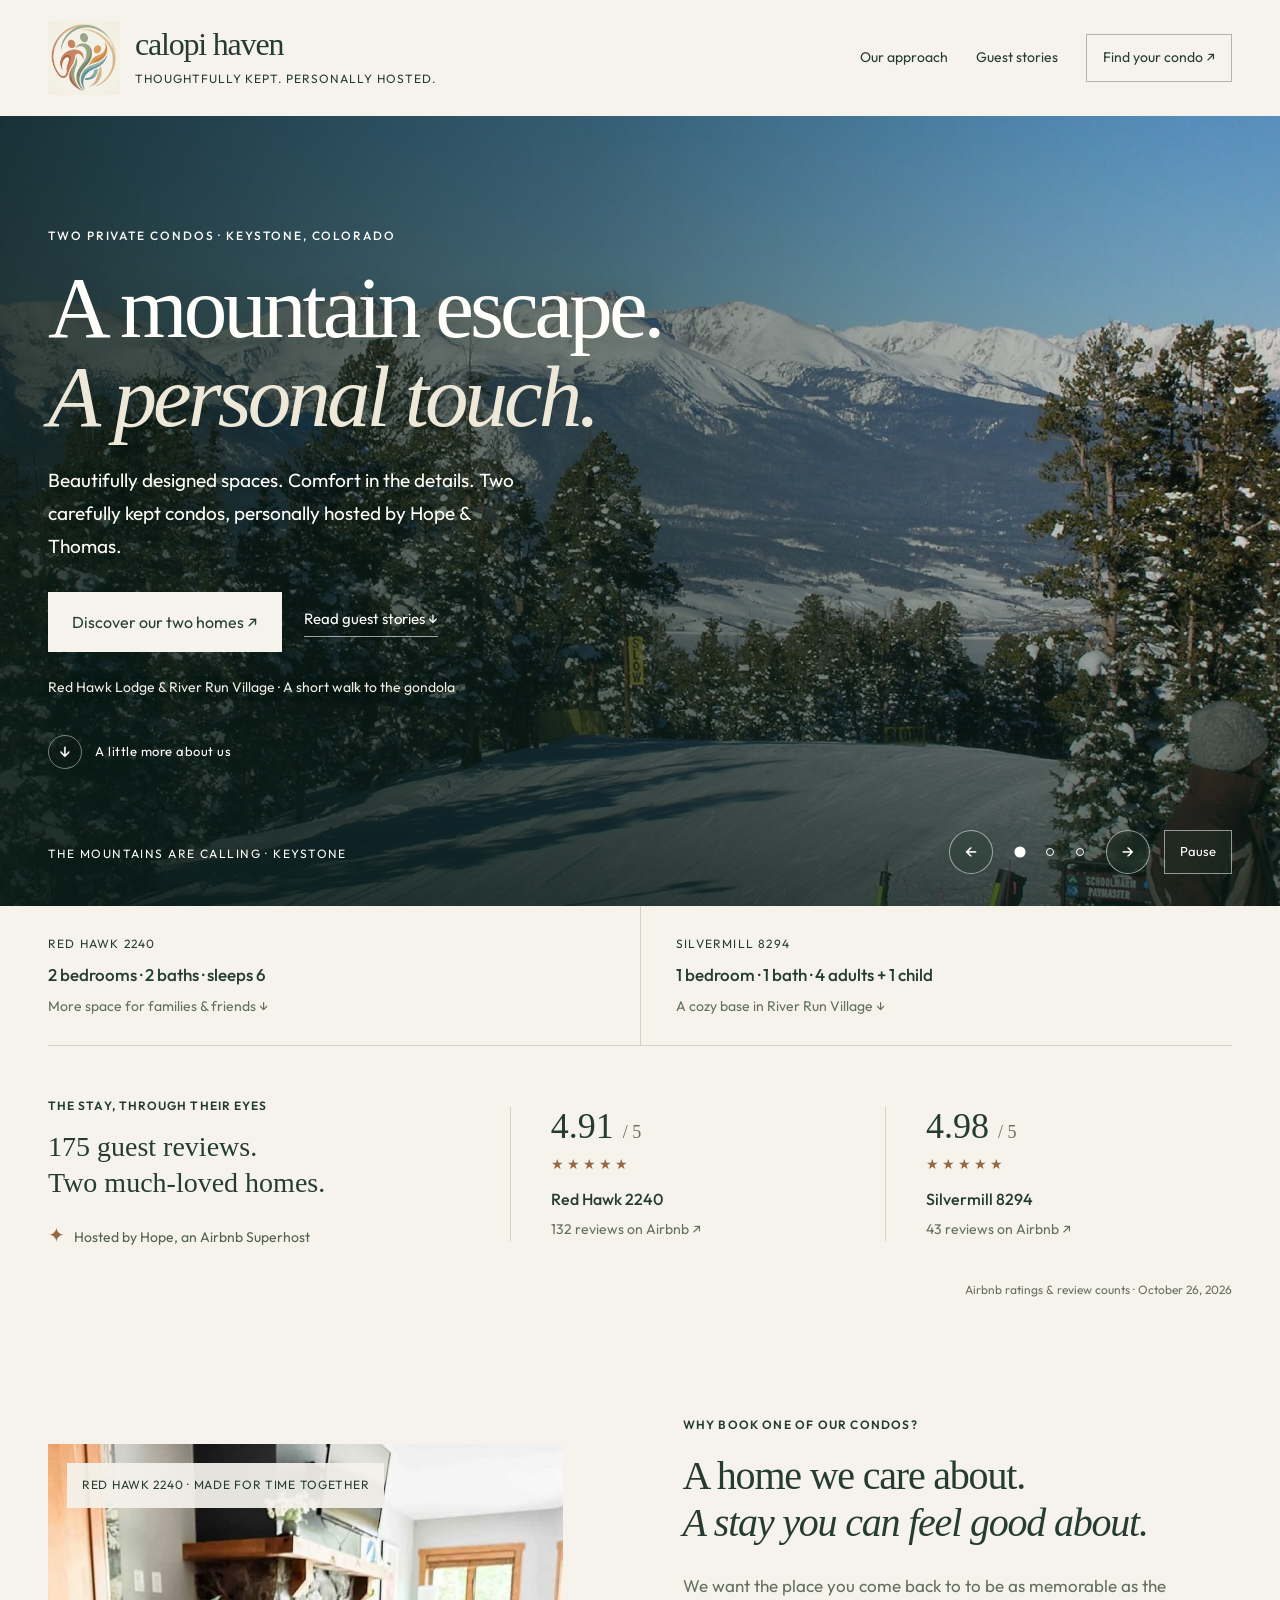
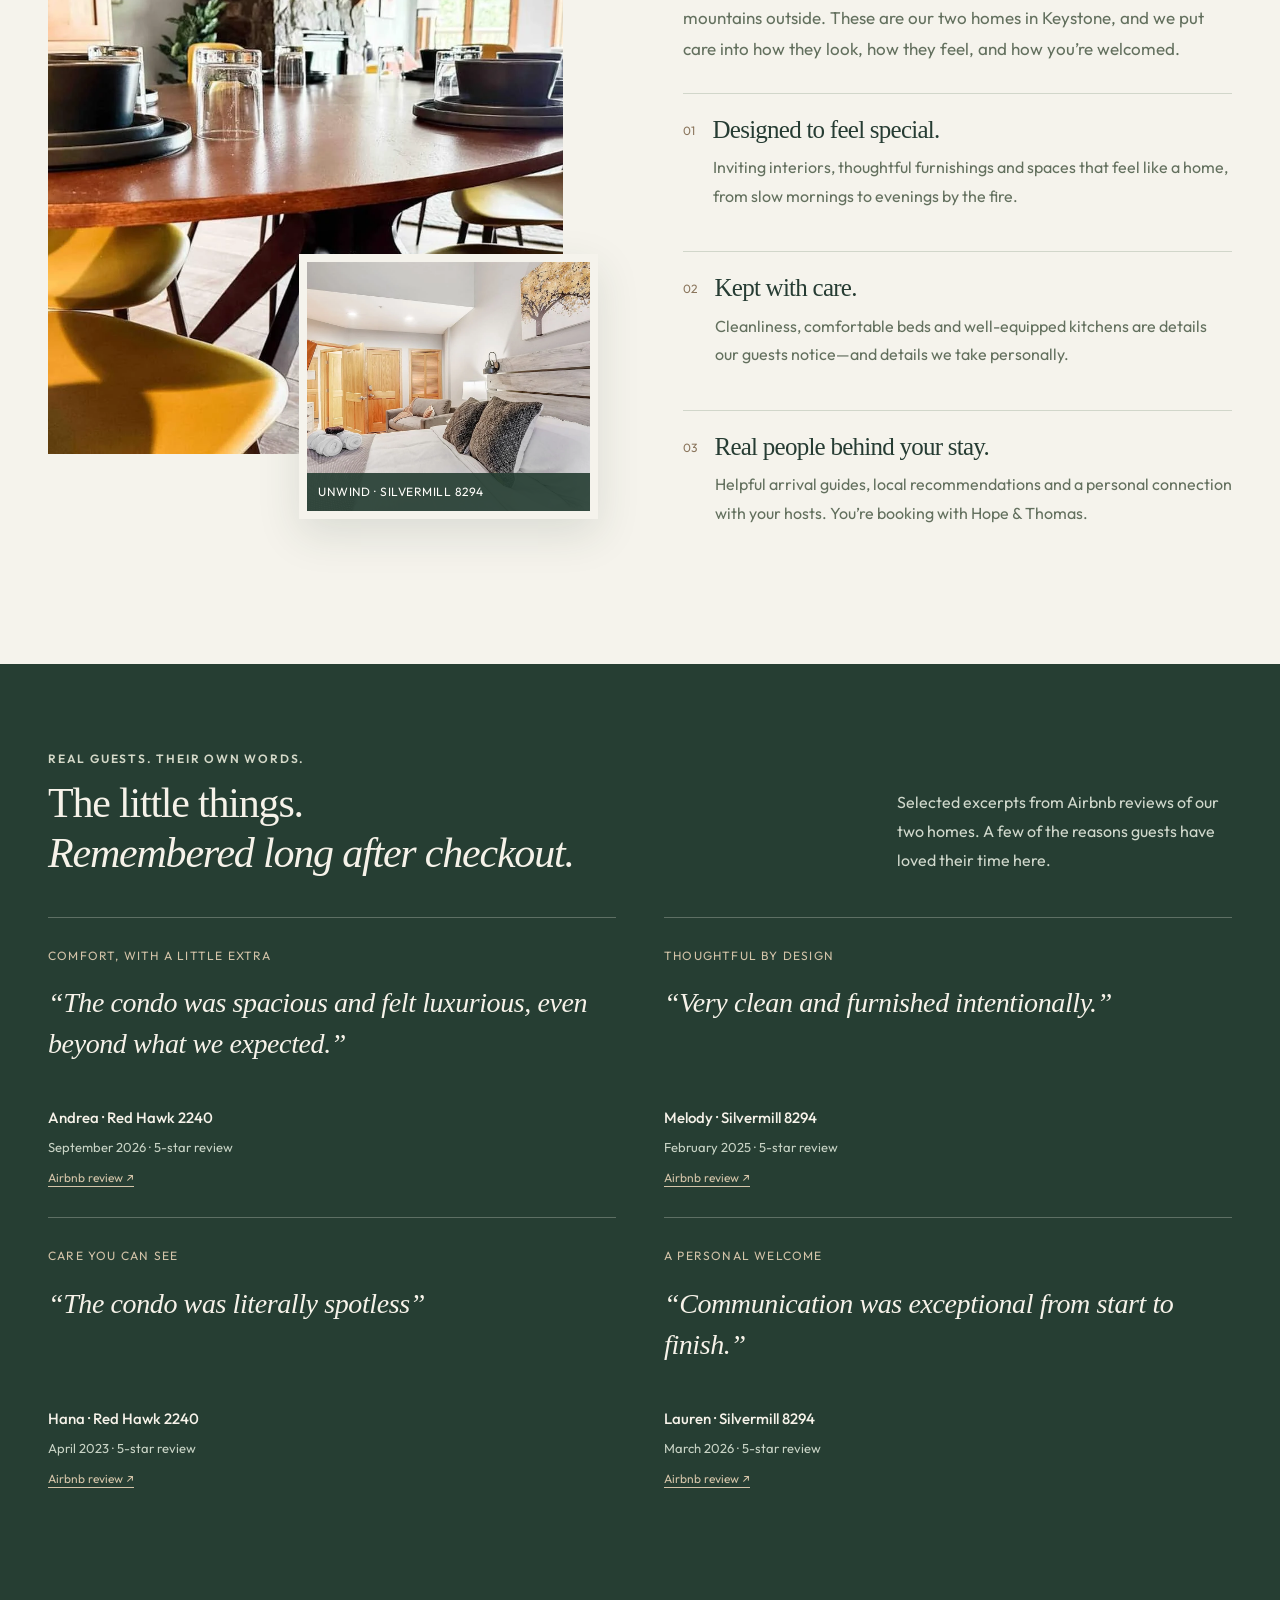
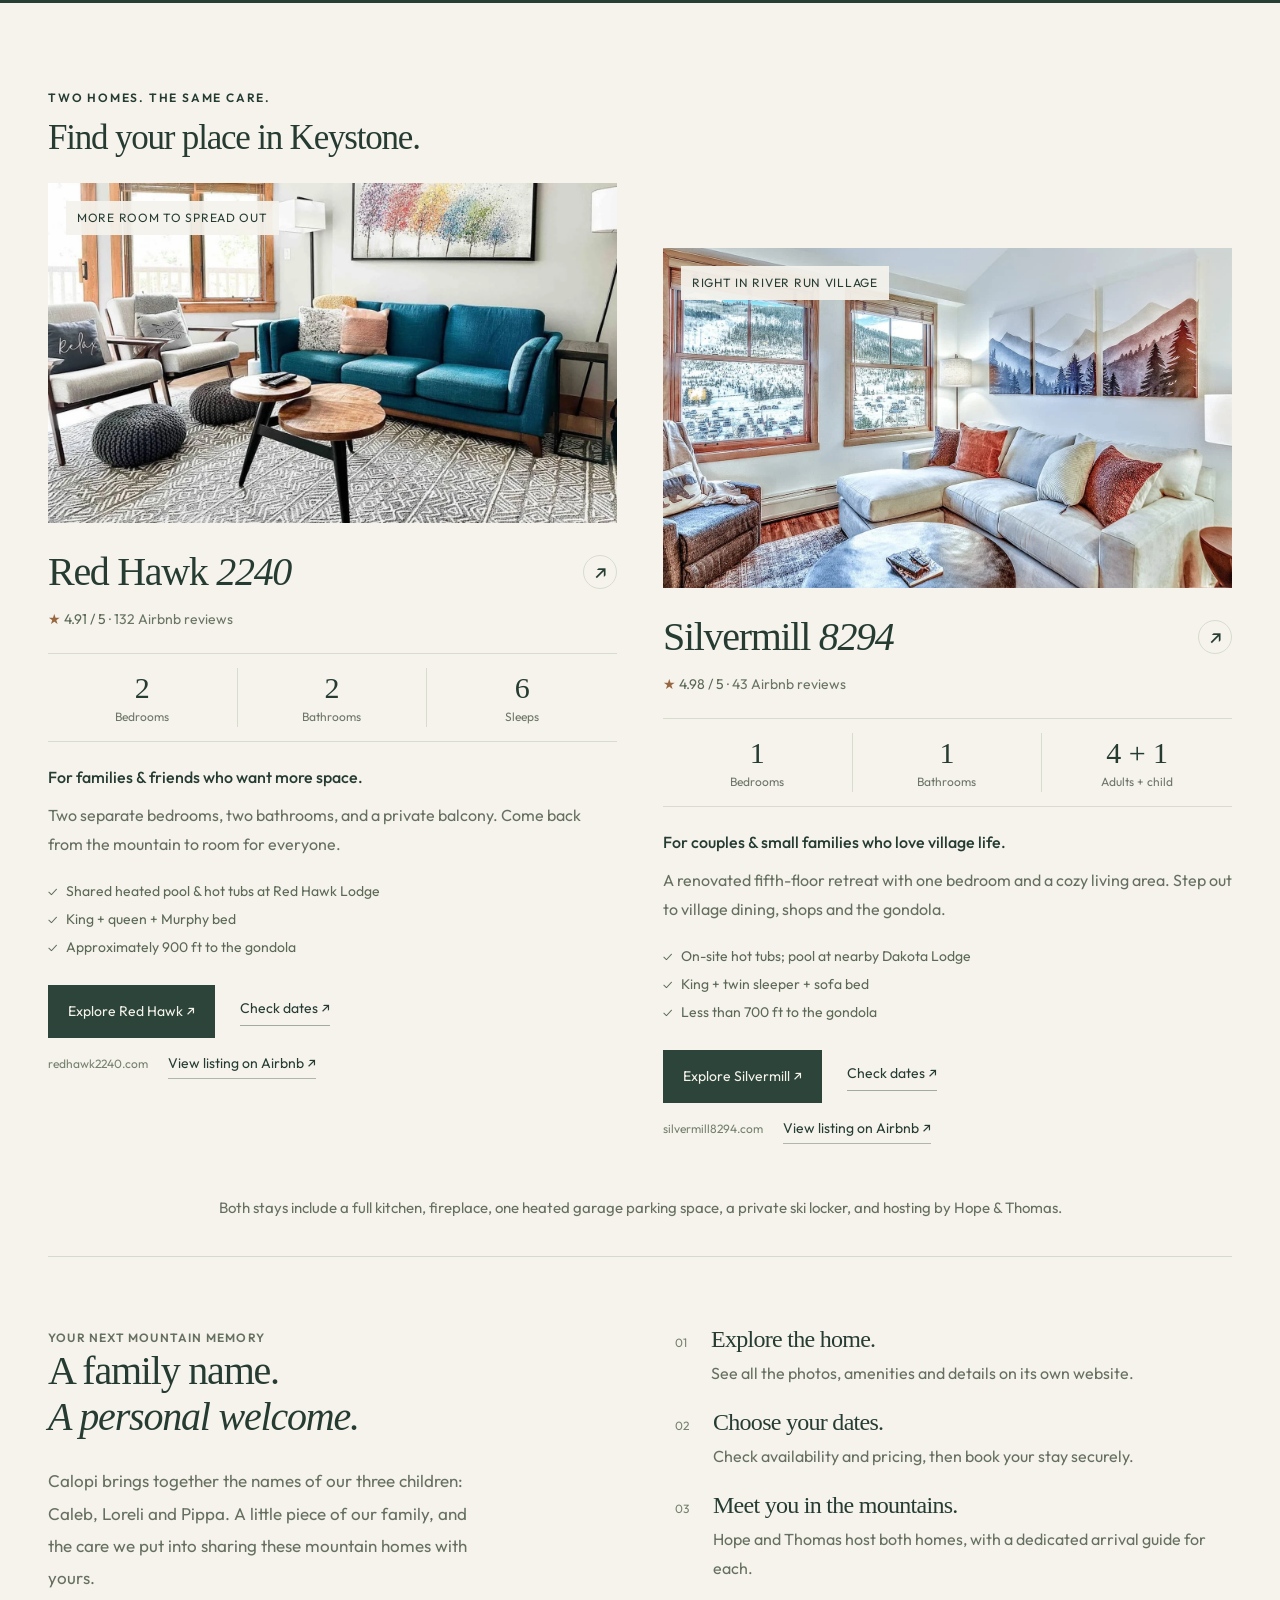
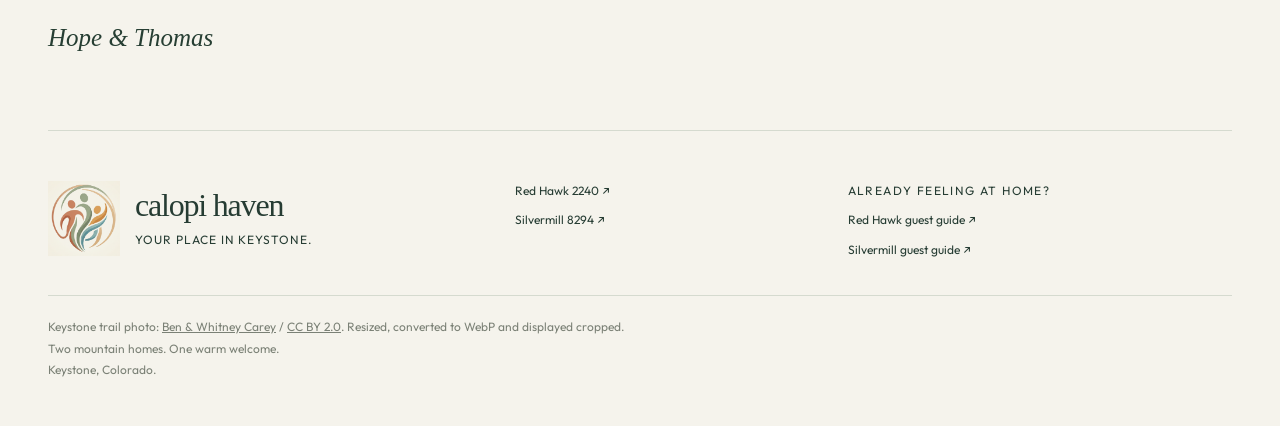
==== commit eed42a0f: "Highlight Superhost hosting and direct Airbnb listing links" ====
--- a/index.html
+++ b/index.html
@@ -1,6 +1,6 @@
 <!DOCTYPE html>
 
 <html lang="en"><head><meta charset="utf-8"/><meta content="width=device-width,initial-scale=1" name="viewport"/><meta content="noindex,nofollow" name="robots"/><title>Calopi Haven | Thoughtfully designed Keystone stays</title><meta content="Beautifully designed, carefully maintained Keystone condos, personally hosted by Hope &amp; Thomas. Discover why guests love Red Hawk 2240 and Silvermill 8294, then choose your mountain stay." name="description"/><link href="assets/calopi-favicon.png" rel="icon" type="image/png"/><link href="styles.css" rel="stylesheet"/><link href="calopi.css" rel="stylesheet"/></head><body class="alpine haven"><a class="skip-link" href="#main">Skip to content</a><header class="haven-header"><a aria-label="Calopi Haven home" class="haven-brand" data-preview-path="index.html" href="https://calopihaven.com/"><img alt="" class="calopi-logo" height="1024" src="assets/calopi-logo.png" width="987"/><span>calopi haven<small>THOUGHTFULLY KEPT. PERSONALLY HOSTED.</small></span></a><nav aria-label="Main navigation"><a href="#experience">Our approach</a><a href="#reviews">Guest stories</a><a class="haven-outline" href="#stays">Find your condo ↗</a></nav></header><main id="main"><section aria-label="A personal mountain escape" class="choice-hero immersive-hero"><div class="choice-hero-copy"><p class="eyebrow">TWO PRIVATE CONDOS · KEYSTONE, COLORADO</p><h1>A mountain escape.<br/><em>A personal touch.</em></h1><p>Beautifully designed spaces. Comfort in the details. Two carefully kept condos, personally hosted by Hope &amp; Thomas.</p><div class="hero-actions"><a class="haven-dark-button" href="#stays">Discover our two homes ↗</a><a class="haven-text-link" href="#reviews">Read guest stories ↓</a></div><p class="hero-location">Red Hawk Lodge &amp; River Run Village · A short walk to the gondola</p><a class="hero-scroll" href="#experience"><span aria-hidden="true">↓</span> A little more about us</a></div><div aria-label="A glimpse of our Keystone stays" aria-roledescription="carousel" class="haven-slider hero-slideshow" data-autoplay="true" data-slider="" role="region" tabindex="0"><div class="slider-window"><div class="slider-track"><div aria-label="1 of 3" aria-roledescription="slide" class="slider-frame" data-caption="THE MOUNTAINS ARE CALLING · KEYSTONE" role="group"><img alt="A skier on the Schoolmarm trail at Keystone, overlooking the snowy Tenmile Range" fetchpriority="high" height="1532" src="assets/keystone-schoolmarm.webp" width="2048"/></div><div aria-label="2 of 3" aria-roledescription="slide" class="slider-frame" data-caption="ROOM TO COME TOGETHER · RED HAWK 2240" role="group"><img alt="Red Hawk’s thoughtfully designed living room, with a teal sofa, fireplace and space to gather" fetchpriority="low" height="1080" src="assets/photo-01.webp" width="1440"/></div><div aria-label="3 of 3" aria-roledescription="slide" class="slider-frame" data-caption="YOUR VILLAGE RETREAT · SILVERMILL 8294" role="group"><img alt="Silvermill’s inviting living room with bright windows and mountain-inspired artwork" fetchpriority="low" height="1080" src="assets/silvermill/08.webp" width="1440"/></div></div></div><div aria-live="off" class="slider-caption">THE MOUNTAINS ARE CALLING · KEYSTONE</div><div class="slider-controls"><button aria-label="Previous photo" data-prev="" type="button">←</button><div aria-label="Choose a photo" class="slider-dots"></div><button aria-label="Next photo" data-next="" type="button">→</button><button aria-label="Pause slideshow" aria-pressed="false" data-pause="" type="button">Pause</button></div><span aria-atomic="true" aria-live="polite" class="slider-announcement sr-only"></span></div></section>
-<div aria-label="Choose between our two properties" class="quick-choices haven-wrap"><a href="#redhawk"><span>RED HAWK 2240</span><strong>2 bedrooms · 2 baths · sleeps 6</strong><small>More space for families &amp; friends ↓</small></a><a href="#silvermill"><span>SILVERMILL 8294</span><strong>1 bedroom · 1 bath · 4 adults + 1 child</strong><small>A cozy base in River Run Village ↓</small></a></div><section aria-label="Airbnb guest ratings" class="guest-proof haven-wrap"><div class="proof-intro"><span class="eyebrow">THE STAY, THROUGH THEIR EYES</span><strong>175 guest reviews.<br/>Two much-loved homes.</strong></div><a href="https://www.airbnb.com/rooms/45842208?modal=REVIEWS" rel="noopener" target="_blank"><span class="rating-number">4.91 <small>/ 5</small></span><span aria-label="Airbnb rating" class="rating-stars">★★★★★</span><strong>Red Hawk 2240</strong><span>132 reviews on Airbnb ↗</span></a><a href="https://www.airbnb.com/rooms/1237080165740047360?modal=REVIEWS" rel="noopener" target="_blank"><span class="rating-number">4.98 <small>/ 5</small></span><span aria-label="Airbnb rating" class="rating-stars">★★★★★</span><strong>Silvermill 8294</strong><span>43 reviews on Airbnb ↗</span></a><p class="proof-date">Airbnb ratings &amp; review counts · October 26, 2026</p></section>
-<section class="experience-section haven-wrap" id="experience"><div class="experience-photo photo-composition" data-reveal="left"><img alt="Thoughtfully styled Red Hawk dining space with mountain-inspired colors and a table for gathering" height="1080" loading="lazy" src="assets/photo-03.webp" width="1440"/><span>RED HAWK 2240 · MADE FOR TIME TOGETHER</span><figure class="floating-photo"><img alt="Silvermill’s king bedroom, with soft bedding and carefully chosen furnishings" height="1080" loading="lazy" src="assets/silvermill/21.webp" width="1440"/><figcaption>UNWIND · SILVERMILL 8294</figcaption></figure></div><div class="experience-copy" data-reveal="right"><p class="eyebrow">WHY BOOK ONE OF OUR CONDOS?</p><h2>A home we care about.<br/><em>A stay you can feel good about.</em></h2><p>We want the place you come back to to be as memorable as the mountains outside. These are our two homes in Keystone, and we put care into how they look, how they feel, and how you’re welcomed.</p><div class="care-point"><span>01</span><div><h3>Designed to feel special.</h3><p>Inviting interiors, thoughtful furnishings and spaces that feel like a home, from slow mornings to evenings by the fire.</p></div></div><div class="care-point"><span>02</span><div><h3>Kept with care.</h3><p>Cleanliness, comfortable beds and well-equipped kitchens are details our guests notice—and details we take personally.</p></div></div><div class="care-point"><span>03</span><div><h3>Real people behind your stay.</h3><p>Helpful arrival guides, local recommendations and a personal connection with your hosts. You’re booking with Hope &amp; Thomas.</p></div></div></div></section><section class="reviews-section" id="reviews"><div class="haven-wrap"><div class="haven-section-top"><div><p class="eyebrow">REAL GUESTS. THEIR OWN WORDS.</p><h2>The little things.<br/><em>Remembered long after checkout.</em></h2></div><p class="reviews-intro">Selected excerpts from Airbnb reviews of our two homes. A few of the reasons guests have loved their time here.</p></div><div class="review-grid"><figure class="guest-review" data-reveal="left"><p class="review-theme">COMFORT, WITH A LITTLE EXTRA</p><blockquote>“The condo was spacious and felt luxurious, even beyond what we expected.”</blockquote><figcaption><strong>Andrea · Red Hawk 2240</strong><span>September 2026 · 5-star review</span><a href="https://www.airbnb.com/rooms/45842208?modal=REVIEWS" rel="noopener" target="_blank">Airbnb review ↗</a></figcaption></figure><figure class="guest-review" data-reveal="right"><p class="review-theme">THOUGHTFUL BY DESIGN</p><blockquote>“Very clean and furnished intentionally.”</blockquote><figcaption><strong>Melody · Silvermill 8294</strong><span>February 2025 · 5-star review</span><a href="https://www.airbnb.com/rooms/1237080165740047360?modal=REVIEWS" rel="noopener" target="_blank">Airbnb review ↗</a></figcaption></figure><figure class="guest-review" data-reveal="left"><p class="review-theme">CARE YOU CAN SEE</p><blockquote>“The condo was literally spotless”</blockquote><figcaption><strong>Hana · Red Hawk 2240</strong><span>April 2023 · 5-star review</span><a href="https://www.airbnb.com/rooms/45842208?modal=REVIEWS" rel="noopener" target="_blank">Airbnb review ↗</a></figcaption></figure><figure class="guest-review" data-reveal="right"><p class="review-theme">A PERSONAL WELCOME</p><blockquote>“Communication was exceptional from start to finish.”</blockquote><figcaption><strong>Lauren · Silvermill 8294</strong><span>March 2026 · 5-star review</span><a href="https://www.airbnb.com/rooms/1237080165740047360?modal=REVIEWS" rel="noopener" target="_blank">Airbnb review ↗</a></figcaption></figure></div></div></section><section class="haven-stays haven-wrap" id="stays"><div class="haven-section-top"><div><p class="eyebrow">TWO HOMES. THE SAME CARE.</p><h2>Find your place in Keystone.</h2></div></div><div class="haven-properties"><article class="haven-property" data-reveal="left" id="redhawk"><a class="haven-property-photo" data-preview-path="redhawk.html" href="https://redhawk2240.com/"><img alt="Red Hawk living room with teal sofa and separate dining area" height="1080" src="assets/photo-01.webp" width="1440"/><span>MORE ROOM TO SPREAD OUT</span></a><div class="property-content"><div class="haven-property-heading"><h3>Red Hawk <em>2240</em></h3><a aria-label="Explore Red Hawk 2240" data-preview-path="redhawk.html" href="https://redhawk2240.com/">↗</a></div><p class="property-rating"><span aria-hidden="true">★</span> 4.91 / 5 <span>· 132 Airbnb reviews</span></p><dl class="property-numbers"><div><dt>Bedrooms</dt><dd>2</dd></div><div><dt>Bathrooms</dt><dd>2</dd></div><div><dt>Sleeps</dt><dd>6</dd></div></dl><p class="best-for">For families &amp; friends who want more space.</p><p class="property-intro">Two separate bedrooms, two bathrooms, and a private balcony. Come back from the mountain to room for everyone.</p><ul><li>Shared heated pool &amp; hot tubs at Red Hawk Lodge</li><li>King + queen + Murphy bed</li><li>Approximately 900 ft to the gondola</li></ul><div class="haven-property-actions"><a class="haven-dark-button" data-preview-path="redhawk.html" href="https://redhawk2240.com/">Explore Red Hawk ↗</a><a class="haven-text-link" data-preview-path="redhawk.html#book" href="https://redhawk2240.com/#book">Check dates ↗</a></div><a class="haven-domain" data-preview-path="redhawk.html" href="https://redhawk2240.com/">redhawk2240.com</a></div></article><article class="haven-property" data-reveal="right" id="silvermill"><a class="haven-property-photo" data-preview-path="silvermill.html" href="https://silvermill8294.com/"><img alt="Silvermill living room with bright windows overlooking River Run Village" height="1080" src="assets/silvermill/08.webp" width="1440"/><span>RIGHT IN RIVER RUN VILLAGE</span></a><div class="property-content"><div class="haven-property-heading"><h3>Silvermill <em>8294</em></h3><a aria-label="Explore Silvermill 8294" data-preview-path="silvermill.html" href="https://silvermill8294.com/">↗</a></div><p class="property-rating"><span aria-hidden="true">★</span> 4.98 / 5 <span>· 43 Airbnb reviews</span></p><dl class="property-numbers"><div><dt>Bedrooms</dt><dd>1</dd></div><div><dt>Bathrooms</dt><dd>1</dd></div><div><dt>Adults + child</dt><dd>4 + 1</dd></div></dl><p class="best-for">For couples &amp; small families who love village life.</p><p class="property-intro">A renovated fifth-floor retreat with one bedroom and a cozy living area. Step out to village dining, shops and the gondola.</p><ul><li>On-site hot tubs; pool at nearby Dakota Lodge</li><li>King + twin sleeper + sofa bed</li><li>Less than 700 ft to the gondola</li></ul><div class="haven-property-actions"><a class="haven-dark-button" data-preview-path="silvermill.html" href="https://silvermill8294.com/">Explore Silvermill ↗</a><a class="haven-text-link" data-preview-path="silvermill.html#book" href="https://silvermill8294.com/#book">Check dates ↗</a></div><a class="haven-domain" data-preview-path="silvermill.html" href="https://silvermill8294.com/">silvermill8294.com</a></div></article></div><p class="haven-booking-note">Both stays include a full kitchen, fireplace, one heated garage parking space, a private ski locker, and hosting by Hope &amp; Thomas.</p></section>
+<div aria-label="Choose between our two properties" class="quick-choices haven-wrap"><a href="#redhawk"><span>RED HAWK 2240</span><strong>2 bedrooms · 2 baths · sleeps 6</strong><small>More space for families &amp; friends ↓</small></a><a href="#silvermill"><span>SILVERMILL 8294</span><strong>1 bedroom · 1 bath · 4 adults + 1 child</strong><small>A cozy base in River Run Village ↓</small></a></div><section aria-label="Airbnb guest ratings" class="guest-proof haven-wrap"><div class="proof-intro"><span class="eyebrow">THE STAY, THROUGH THEIR EYES</span><strong>175 guest reviews.<br/>Two much-loved homes.</strong><p class="superhost-note"><span aria-hidden="true">✦</span> Hosted by Hope, an Airbnb Superhost</p></div><a href="https://www.airbnb.com/rooms/45842208?modal=REVIEWS" rel="noopener" target="_blank"><span class="rating-number">4.91 <small>/ 5</small></span><span aria-label="Airbnb rating" class="rating-stars">★★★★★</span><strong>Red Hawk 2240</strong><span>132 reviews on Airbnb ↗</span></a><a href="https://www.airbnb.com/rooms/1237080165740047360?modal=REVIEWS" rel="noopener" target="_blank"><span class="rating-number">4.98 <small>/ 5</small></span><span aria-label="Airbnb rating" class="rating-stars">★★★★★</span><strong>Silvermill 8294</strong><span>43 reviews on Airbnb ↗</span></a><p class="proof-date">Airbnb ratings &amp; review counts · October 26, 2026</p></section>
+<section class="experience-section haven-wrap" id="experience"><div class="experience-photo photo-composition" data-reveal="left"><img alt="Thoughtfully styled Red Hawk dining space with mountain-inspired colors and a table for gathering" height="1080" loading="lazy" src="assets/photo-03.webp" width="1440"/><span>RED HAWK 2240 · MADE FOR TIME TOGETHER</span><figure class="floating-photo"><img alt="Silvermill’s king bedroom, with soft bedding and carefully chosen furnishings" height="1080" loading="lazy" src="assets/silvermill/21.webp" width="1440"/><figcaption>UNWIND · SILVERMILL 8294</figcaption></figure></div><div class="experience-copy" data-reveal="right"><p class="eyebrow">WHY BOOK ONE OF OUR CONDOS?</p><h2>A home we care about.<br/><em>A stay you can feel good about.</em></h2><p>We want the place you come back to to be as memorable as the mountains outside. These are our two homes in Keystone, and we put care into how they look, how they feel, and how you’re welcomed.</p><div class="care-point"><span>01</span><div><h3>Designed to feel special.</h3><p>Inviting interiors, thoughtful furnishings and spaces that feel like a home, from slow mornings to evenings by the fire.</p></div></div><div class="care-point"><span>02</span><div><h3>Kept with care.</h3><p>Cleanliness, comfortable beds and well-equipped kitchens are details our guests notice—and details we take personally.</p></div></div><div class="care-point"><span>03</span><div><h3>Real people behind your stay.</h3><p>Helpful arrival guides, local recommendations and a personal connection with your hosts. You’re booking with Hope &amp; Thomas.</p></div></div></div></section><section class="reviews-section" id="reviews"><div class="haven-wrap"><div class="haven-section-top"><div><p class="eyebrow">REAL GUESTS. THEIR OWN WORDS.</p><h2>The little things.<br/><em>Remembered long after checkout.</em></h2></div><p class="reviews-intro">Selected excerpts from Airbnb reviews of our two homes. A few of the reasons guests have loved their time here.</p></div><div class="review-grid"><figure class="guest-review" data-reveal="left"><p class="review-theme">COMFORT, WITH A LITTLE EXTRA</p><blockquote>“The condo was spacious and felt luxurious, even beyond what we expected.”</blockquote><figcaption><strong>Andrea · Red Hawk 2240</strong><span>September 2026 · 5-star review</span><a href="https://www.airbnb.com/rooms/45842208?modal=REVIEWS" rel="noopener" target="_blank">Airbnb review ↗</a></figcaption></figure><figure class="guest-review" data-reveal="right"><p class="review-theme">THOUGHTFUL BY DESIGN</p><blockquote>“Very clean and furnished intentionally.”</blockquote><figcaption><strong>Melody · Silvermill 8294</strong><span>February 2025 · 5-star review</span><a href="https://www.airbnb.com/rooms/1237080165740047360?modal=REVIEWS" rel="noopener" target="_blank">Airbnb review ↗</a></figcaption></figure><figure class="guest-review" data-reveal="left"><p class="review-theme">CARE YOU CAN SEE</p><blockquote>“The condo was literally spotless”</blockquote><figcaption><strong>Hana · Red Hawk 2240</strong><span>April 2023 · 5-star review</span><a href="https://www.airbnb.com/rooms/45842208?modal=REVIEWS" rel="noopener" target="_blank">Airbnb review ↗</a></figcaption></figure><figure class="guest-review" data-reveal="right"><p class="review-theme">A PERSONAL WELCOME</p><blockquote>“Communication was exceptional from start to finish.”</blockquote><figcaption><strong>Lauren · Silvermill 8294</strong><span>March 2026 · 5-star review</span><a href="https://www.airbnb.com/rooms/1237080165740047360?modal=REVIEWS" rel="noopener" target="_blank">Airbnb review ↗</a></figcaption></figure></div></div></section><section class="haven-stays haven-wrap" id="stays"><div class="haven-section-top"><div><p class="eyebrow">TWO HOMES. THE SAME CARE.</p><h2>Find your place in Keystone.</h2></div></div><div class="haven-properties"><article class="haven-property" data-reveal="left" id="redhawk"><a class="haven-property-photo" data-preview-path="redhawk.html" href="https://redhawk2240.com/"><img alt="Red Hawk living room with teal sofa and separate dining area" height="1080" src="assets/photo-01.webp" width="1440"/><span>MORE ROOM TO SPREAD OUT</span></a><div class="property-content"><div class="haven-property-heading"><h3>Red Hawk <em>2240</em></h3><a aria-label="Explore Red Hawk 2240" data-preview-path="redhawk.html" href="https://redhawk2240.com/">↗</a></div><p class="property-rating"><span aria-hidden="true">★</span> 4.91 / 5 <span>· 132 Airbnb reviews</span></p><dl class="property-numbers"><div><dt>Bedrooms</dt><dd>2</dd></div><div><dt>Bathrooms</dt><dd>2</dd></div><div><dt>Sleeps</dt><dd>6</dd></div></dl><p class="best-for">For families &amp; friends who want more space.</p><p class="property-intro">Two separate bedrooms, two bathrooms, and a private balcony. Come back from the mountain to room for everyone.</p><ul><li>Shared heated pool &amp; hot tubs at Red Hawk Lodge</li><li>King + queen + Murphy bed</li><li>Approximately 900 ft to the gondola</li></ul><div class="haven-property-actions"><a class="haven-dark-button" data-preview-path="redhawk.html" href="https://redhawk2240.com/">Explore Red Hawk ↗</a><a class="haven-text-link" data-preview-path="redhawk.html#book" href="https://redhawk2240.com/#book">Check dates ↗</a></div><a class="haven-domain" data-preview-path="redhawk.html" href="https://redhawk2240.com/">redhawk2240.com</a><a class="airbnb-listing-link" href="https://www.airbnb.com/rooms/45842208" rel="noopener" target="_blank">View listing on Airbnb ↗</a></div></article><article class="haven-property" data-reveal="right" id="silvermill"><a class="haven-property-photo" data-preview-path="silvermill.html" href="https://silvermill8294.com/"><img alt="Silvermill living room with bright windows overlooking River Run Village" height="1080" src="assets/silvermill/08.webp" width="1440"/><span>RIGHT IN RIVER RUN VILLAGE</span></a><div class="property-content"><div class="haven-property-heading"><h3>Silvermill <em>8294</em></h3><a aria-label="Explore Silvermill 8294" data-preview-path="silvermill.html" href="https://silvermill8294.com/">↗</a></div><p class="property-rating"><span aria-hidden="true">★</span> 4.98 / 5 <span>· 43 Airbnb reviews</span></p><dl class="property-numbers"><div><dt>Bedrooms</dt><dd>1</dd></div><div><dt>Bathrooms</dt><dd>1</dd></div><div><dt>Adults + child</dt><dd>4 + 1</dd></div></dl><p class="best-for">For couples &amp; small families who love village life.</p><p class="property-intro">A renovated fifth-floor retreat with one bedroom and a cozy living area. Step out to village dining, shops and the gondola.</p><ul><li>On-site hot tubs; pool at nearby Dakota Lodge</li><li>King + twin sleeper + sofa bed</li><li>Less than 700 ft to the gondola</li></ul><div class="haven-property-actions"><a class="haven-dark-button" data-preview-path="silvermill.html" href="https://silvermill8294.com/">Explore Silvermill ↗</a><a class="haven-text-link" data-preview-path="silvermill.html#book" href="https://silvermill8294.com/#book">Check dates ↗</a></div><a class="haven-domain" data-preview-path="silvermill.html" href="https://silvermill8294.com/">silvermill8294.com</a><a class="airbnb-listing-link" href="https://www.airbnb.com/rooms/1237080165740047360" rel="noopener" target="_blank">View listing on Airbnb ↗</a></div></article></div><p class="haven-booking-note">Both stays include a full kitchen, fireplace, one heated garage parking space, a private ski locker, and hosting by Hope &amp; Thomas.</p></section>
 <section class="booking-how haven-wrap" data-reveal="left"><div><p class="eyebrow">YOUR NEXT MOUNTAIN MEMORY</p><h2>A family name.<br/><em>A personal welcome.</em></h2><p class="family-story">Calopi brings together the names of our three children: Caleb, Loreli and Pippa. A little piece of our family, and the care we put into sharing these mountain homes with yours.</p><p class="family-signature">Hope &amp; Thomas</p></div><ol><li><span>01</span><div><h3>Explore the home.</h3><p>See all the photos, amenities and details on its own website.</p></div></li><li><span>02</span><div><h3>Choose your dates.</h3><p>Check availability and pricing, then book your stay securely.</p></div></li><li><span>03</span><div><h3>Meet you in the mountains.</h3><p>Hope and Thomas host both homes, with a dedicated arrival guide for each.</p></div></li></ol></section></main><footer class="haven-footer haven-wrap"><div class="haven-brand"><img alt="" class="calopi-logo" height="1024" src="assets/calopi-logo.png" width="987"/><span>calopi haven<small>YOUR PLACE IN KEYSTONE.</small></span></div><div><a data-preview-path="redhawk.html" href="https://redhawk2240.com/">Red Hawk 2240 ↗</a><a data-preview-path="silvermill.html" href="https://silvermill8294.com/">Silvermill 8294 ↗</a></div><div><span>ALREADY FEELING AT HOME?</span><a href="https://checkin.redhawk2240.com/" rel="noopener" target="_blank">Red Hawk guest guide ↗</a><a href="https://checkin.silvermill8294.com/" rel="noopener" target="_blank">Silvermill guest guide ↗</a></div><p class="photo-credit">Keystone trail photo: <a href="https://commons.wikimedia.org/wiki/File:Tenmile_Ridge_from_Schoolmarm_Trail,_Keystone_Resort.jpg" rel="noopener" target="_blank">Ben &amp; Whitney Carey</a> / <a href="https://creativecommons.org/licenses/by/2.0/" rel="noopener" target="_blank">CC BY 2.0</a>. Resized, converted to WebP and displayed cropped.<br/>Two mountain homes. One warm welcome.<br/>Keystone, Colorado.</p></footer><script src="site.js"></script><script src="calopi.js"></script></body></html>
--- a/calopi.css
+++ b/calopi.css
@@ -74,3 +74,14 @@
 @media(max-width:1000px){.haven-header .calopi-logo{width:58px;height:62px}}
 @media(max-width:600px){.calopi-logo{width:58px;height:62px}.haven-header .calopi-logo{width:48px;height:52px}}
 @media(max-width:350px){.haven-header .calopi-logo{width:38px;height:42px}.haven-header .haven-brand{gap:7px}}
+
+/* Property pages share the Calopi identity, with the current home named below. */
+.property-header .haven-brand .property-identity{display:block;font-size:12px;letter-spacing:.06em;line-height:1.6;margin-top:9px}
+@media(max-width:600px){.property-header .haven-brand .property-identity{font-size:12px;letter-spacing:.02em;margin-top:7px}.property-header{padding-block:14px}}
+@media(max-width:350px){.property-header .haven-brand .property-identity{max-width:145px}}
+/* Clear Airbnb reassurance alongside the direct booking option. */
+.superhost-note{display:flex;align-items:baseline;gap:9px;font-size:14px;line-height:1.7;color:#52624f;margin:17px 0 0;max-width:285px}.superhost-note>span,.host-trust p>span{color:#986740;font-size:20px}
+.airbnb-listing-link{display:inline-block;font-size:14px;line-height:1.7;margin:14px 0 0 20px;border-bottom:1px solid #263c3355;padding-bottom:2px}
+.host-trust{display:flex;justify-content:space-between;align-items:center;gap:18px;padding:14px max(48px,calc((100vw - 1216px)/2));background:#e5e8df;color:#263e33;border-top:1px solid #263e3315;font-size:14px;line-height:1.7}.host-trust p{display:flex;align-items:center;gap:10px;margin:0}.host-trust a{text-decoration:underline;text-underline-offset:4px;flex-shrink:0}
+@media(max-width:1000px){.host-trust{padding-inline:25px}.airbnb-listing-link{margin-left:0;display:table}}
+@media(max-width:600px){.superhost-note{max-width:none}.host-trust{flex-direction:column;align-items:flex-start;gap:7px;padding:13px 16px;font-size:14px}.host-trust p{gap:8px}.host-trust a{margin-left:25px;flex-shrink:1}}
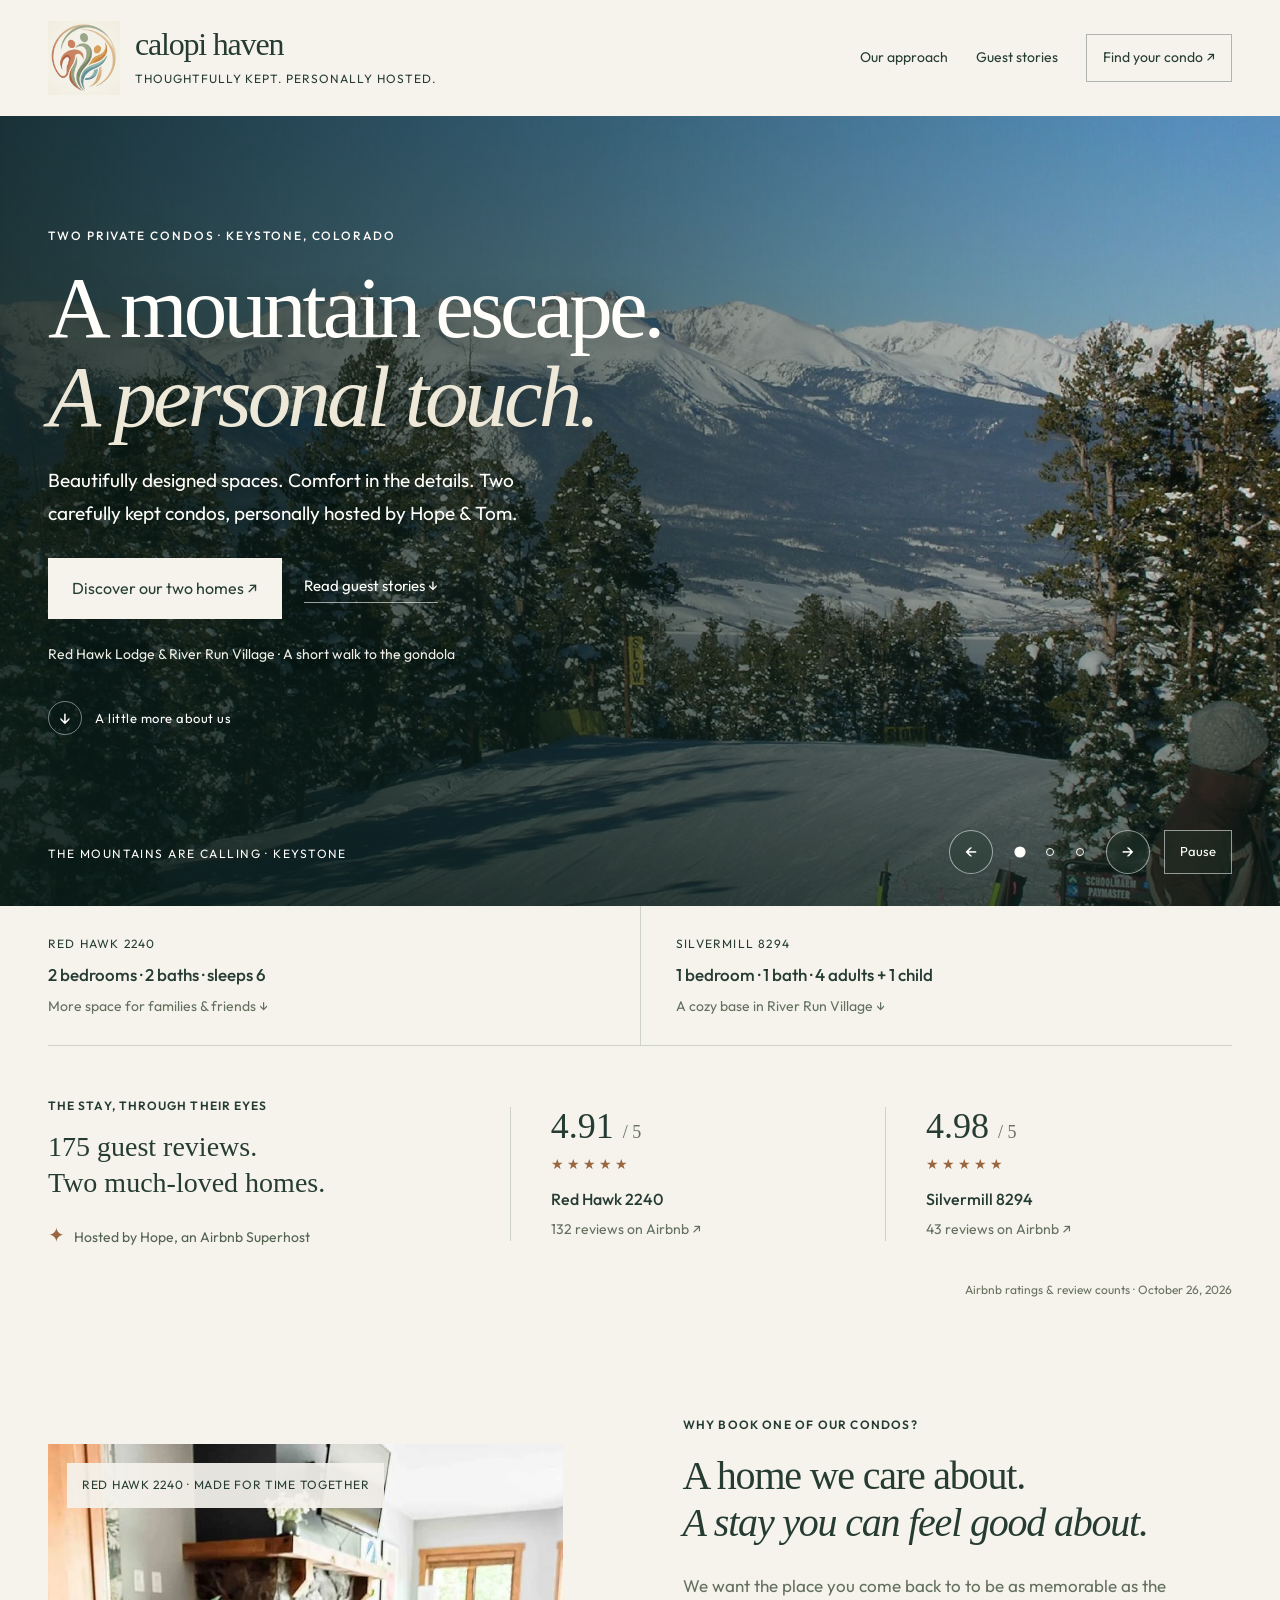
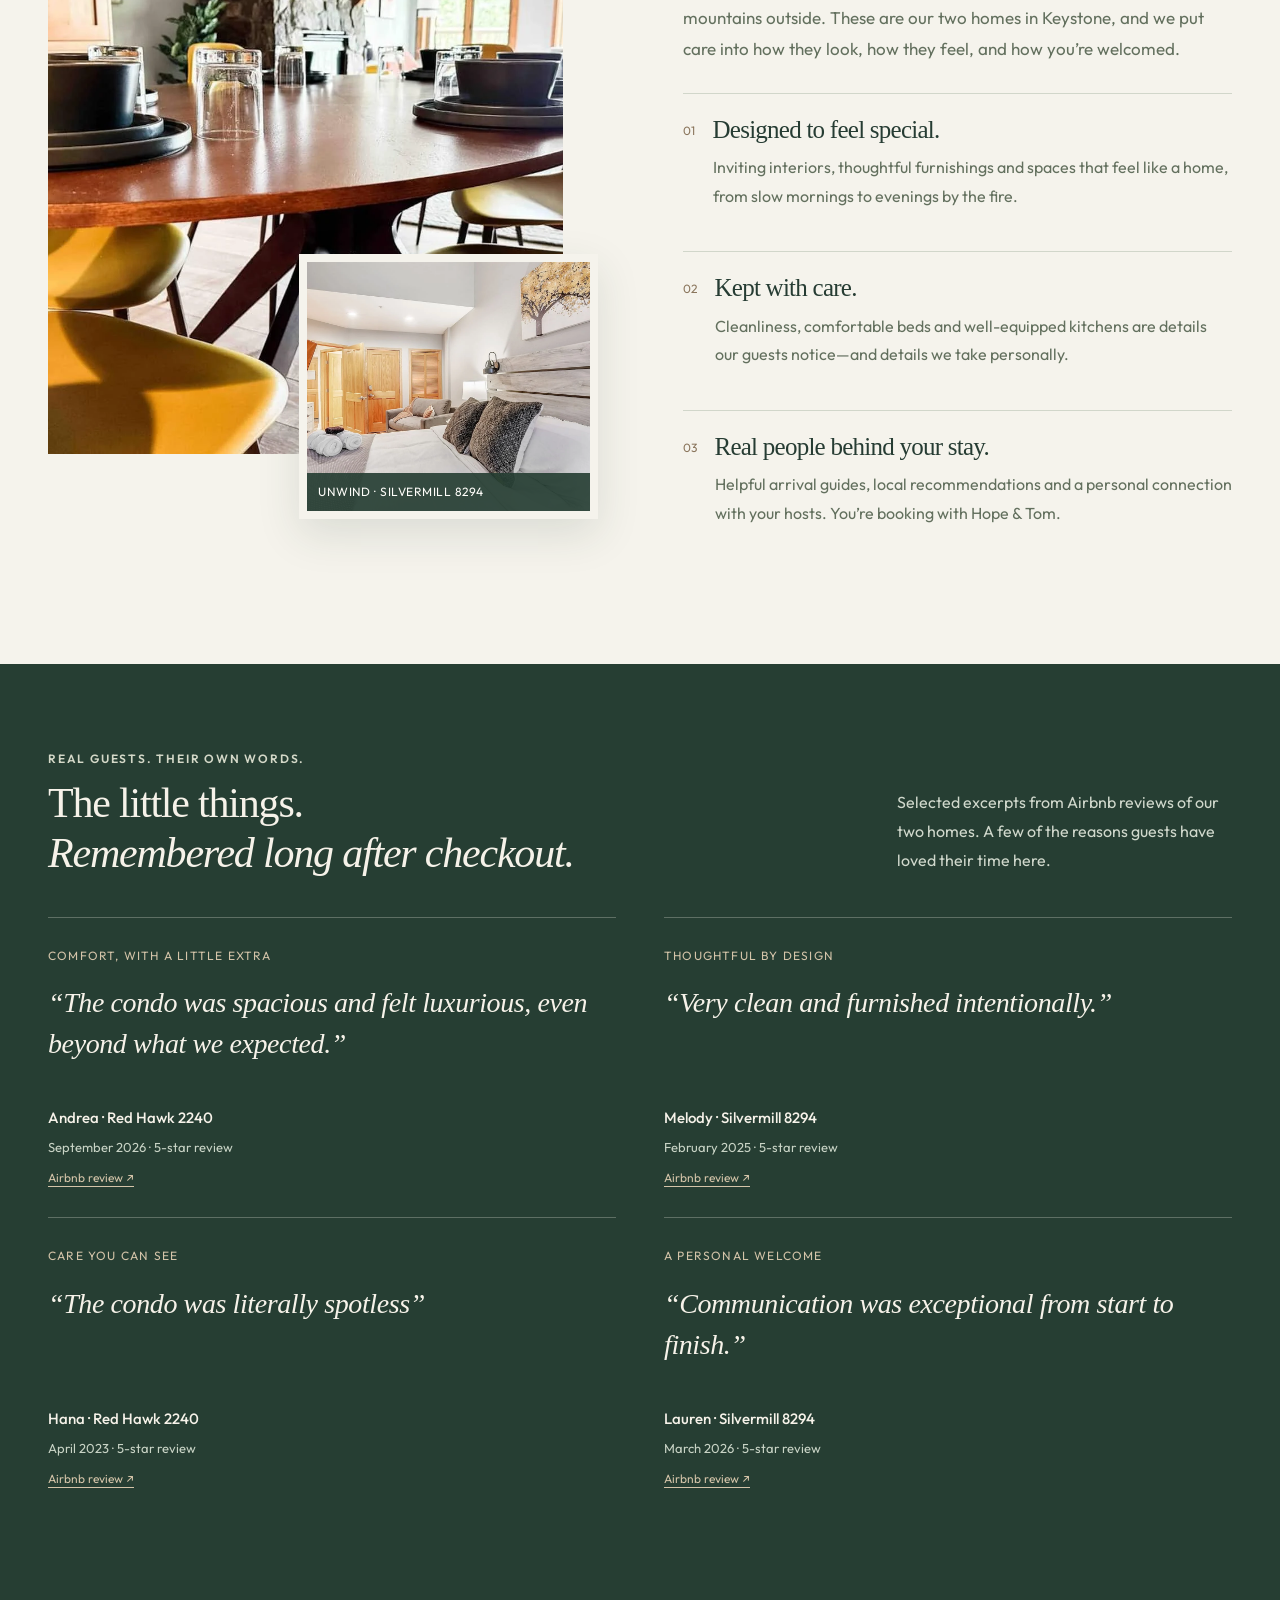
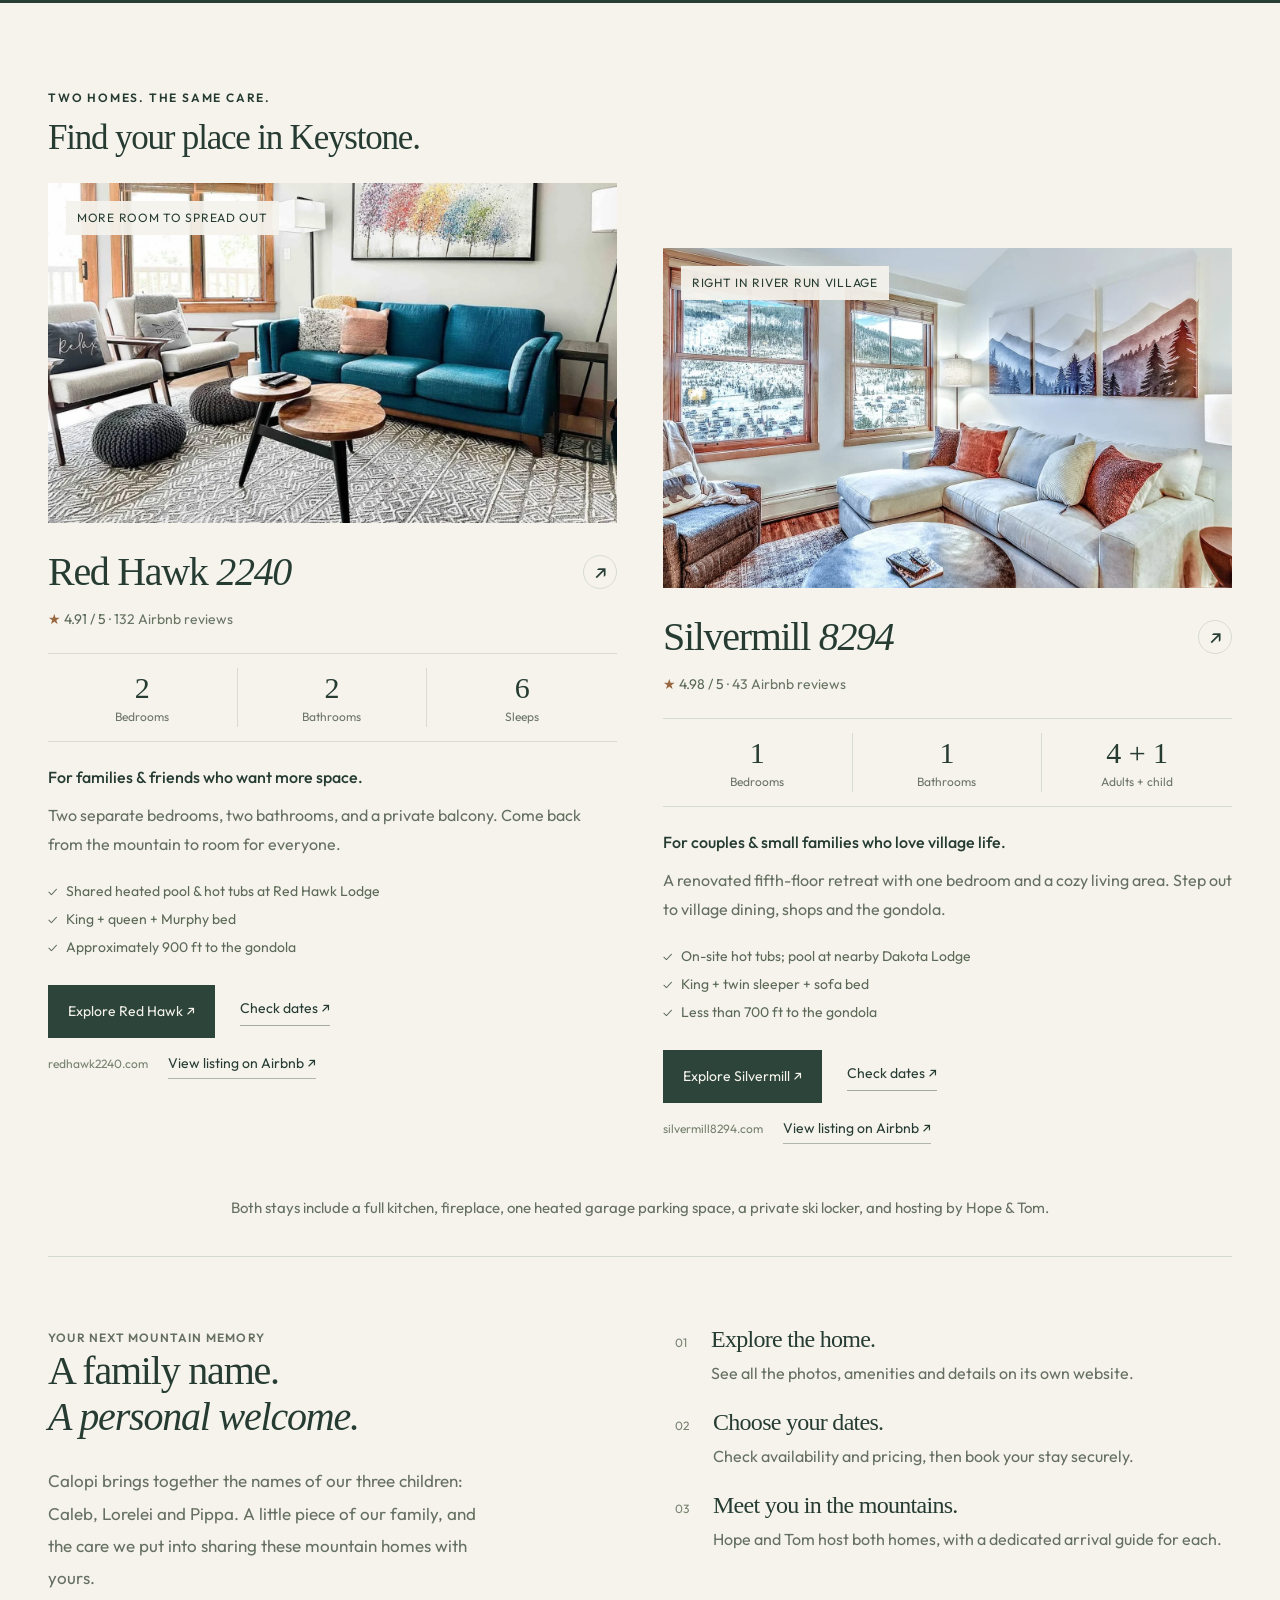
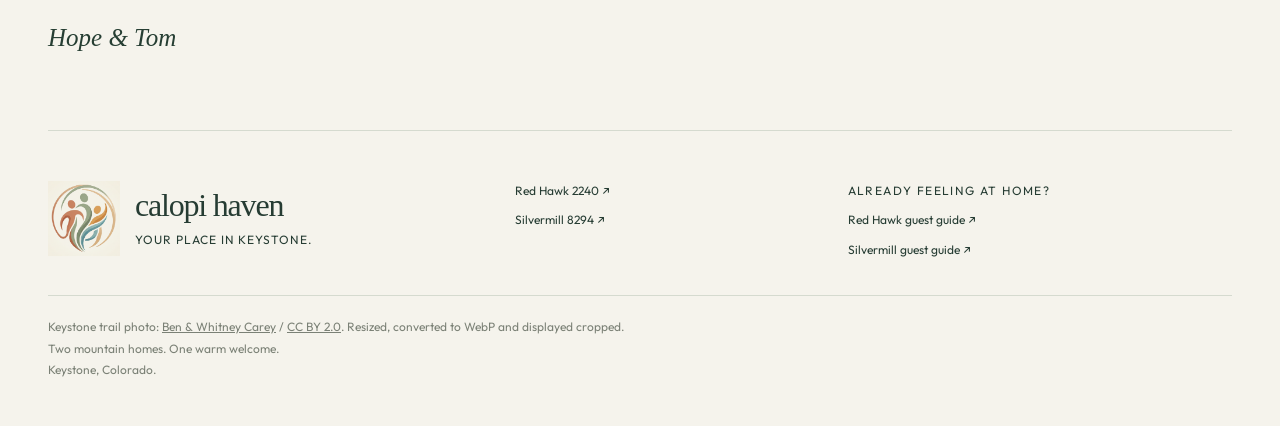
==== commit 2f13440f: "Correct Lorelei and Tom in Calopi family copy" ====
--- a/index.html
+++ b/index.html
@@ -1,6 +1,6 @@
 <!DOCTYPE html>
 
-<html lang="en"><head><meta charset="utf-8"/><meta content="width=device-width,initial-scale=1" name="viewport"/><meta content="noindex,nofollow" name="robots"/><title>Calopi Haven | Thoughtfully designed Keystone stays</title><meta content="Beautifully designed, carefully maintained Keystone condos, personally hosted by Hope &amp; Thomas. Discover why guests love Red Hawk 2240 and Silvermill 8294, then choose your mountain stay." name="description"/><link href="assets/calopi-favicon.png" rel="icon" type="image/png"/><link href="styles.css" rel="stylesheet"/><link href="calopi.css" rel="stylesheet"/></head><body class="alpine haven"><a class="skip-link" href="#main">Skip to content</a><header class="haven-header"><a aria-label="Calopi Haven home" class="haven-brand" data-preview-path="index.html" href="https://calopihaven.com/"><img alt="" class="calopi-logo" height="1024" src="assets/calopi-logo.png" width="987"/><span>calopi haven<small>THOUGHTFULLY KEPT. PERSONALLY HOSTED.</small></span></a><nav aria-label="Main navigation"><a href="#experience">Our approach</a><a href="#reviews">Guest stories</a><a class="haven-outline" href="#stays">Find your condo ↗</a></nav></header><main id="main"><section aria-label="A personal mountain escape" class="choice-hero immersive-hero"><div class="choice-hero-copy"><p class="eyebrow">TWO PRIVATE CONDOS · KEYSTONE, COLORADO</p><h1>A mountain escape.<br/><em>A personal touch.</em></h1><p>Beautifully designed spaces. Comfort in the details. Two carefully kept condos, personally hosted by Hope &amp; Thomas.</p><div class="hero-actions"><a class="haven-dark-button" href="#stays">Discover our two homes ↗</a><a class="haven-text-link" href="#reviews">Read guest stories ↓</a></div><p class="hero-location">Red Hawk Lodge &amp; River Run Village · A short walk to the gondola</p><a class="hero-scroll" href="#experience"><span aria-hidden="true">↓</span> A little more about us</a></div><div aria-label="A glimpse of our Keystone stays" aria-roledescription="carousel" class="haven-slider hero-slideshow" data-autoplay="true" data-slider="" role="region" tabindex="0"><div class="slider-window"><div class="slider-track"><div aria-label="1 of 3" aria-roledescription="slide" class="slider-frame" data-caption="THE MOUNTAINS ARE CALLING · KEYSTONE" role="group"><img alt="A skier on the Schoolmarm trail at Keystone, overlooking the snowy Tenmile Range" fetchpriority="high" height="1532" src="assets/keystone-schoolmarm.webp" width="2048"/></div><div aria-label="2 of 3" aria-roledescription="slide" class="slider-frame" data-caption="ROOM TO COME TOGETHER · RED HAWK 2240" role="group"><img alt="Red Hawk’s thoughtfully designed living room, with a teal sofa, fireplace and space to gather" fetchpriority="low" height="1080" src="assets/photo-01.webp" width="1440"/></div><div aria-label="3 of 3" aria-roledescription="slide" class="slider-frame" data-caption="YOUR VILLAGE RETREAT · SILVERMILL 8294" role="group"><img alt="Silvermill’s inviting living room with bright windows and mountain-inspired artwork" fetchpriority="low" height="1080" src="assets/silvermill/08.webp" width="1440"/></div></div></div><div aria-live="off" class="slider-caption">THE MOUNTAINS ARE CALLING · KEYSTONE</div><div class="slider-controls"><button aria-label="Previous photo" data-prev="" type="button">←</button><div aria-label="Choose a photo" class="slider-dots"></div><button aria-label="Next photo" data-next="" type="button">→</button><button aria-label="Pause slideshow" aria-pressed="false" data-pause="" type="button">Pause</button></div><span aria-atomic="true" aria-live="polite" class="slider-announcement sr-only"></span></div></section>
+<html lang="en"><head><meta charset="utf-8"/><meta content="width=device-width,initial-scale=1" name="viewport"/><meta content="noindex,nofollow" name="robots"/><title>Calopi Haven | Thoughtfully designed Keystone stays</title><meta content="Beautifully designed, carefully maintained Keystone condos, personally hosted by Hope &amp; Tom. Discover why guests love Red Hawk 2240 and Silvermill 8294, then choose your mountain stay." name="description"/><link href="assets/calopi-favicon.png" rel="icon" type="image/png"/><link href="styles.css" rel="stylesheet"/><link href="calopi.css" rel="stylesheet"/></head><body class="alpine haven"><a class="skip-link" href="#main">Skip to content</a><header class="haven-header"><a aria-label="Calopi Haven home" class="haven-brand" data-preview-path="index.html" href="https://calopihaven.com/"><img alt="" class="calopi-logo" height="1024" src="assets/calopi-logo.png" width="987"/><span>calopi haven<small>THOUGHTFULLY KEPT. PERSONALLY HOSTED.</small></span></a><nav aria-label="Main navigation"><a href="#experience">Our approach</a><a href="#reviews">Guest stories</a><a class="haven-outline" href="#stays">Find your condo ↗</a></nav></header><main id="main"><section aria-label="A personal mountain escape" class="choice-hero immersive-hero"><div class="choice-hero-copy"><p class="eyebrow">TWO PRIVATE CONDOS · KEYSTONE, COLORADO</p><h1>A mountain escape.<br/><em>A personal touch.</em></h1><p>Beautifully designed spaces. Comfort in the details. Two carefully kept condos, personally hosted by Hope &amp; Tom.</p><div class="hero-actions"><a class="haven-dark-button" href="#stays">Discover our two homes ↗</a><a class="haven-text-link" href="#reviews">Read guest stories ↓</a></div><p class="hero-location">Red Hawk Lodge &amp; River Run Village · A short walk to the gondola</p><a class="hero-scroll" href="#experience"><span aria-hidden="true">↓</span> A little more about us</a></div><div aria-label="A glimpse of our Keystone stays" aria-roledescription="carousel" class="haven-slider hero-slideshow" data-autoplay="true" data-slider="" role="region" tabindex="0"><div class="slider-window"><div class="slider-track"><div aria-label="1 of 3" aria-roledescription="slide" class="slider-frame" data-caption="THE MOUNTAINS ARE CALLING · KEYSTONE" role="group"><img alt="A skier on the Schoolmarm trail at Keystone, overlooking the snowy Tenmile Range" fetchpriority="high" height="1532" src="assets/keystone-schoolmarm.webp" width="2048"/></div><div aria-label="2 of 3" aria-roledescription="slide" class="slider-frame" data-caption="ROOM TO COME TOGETHER · RED HAWK 2240" role="group"><img alt="Red Hawk’s thoughtfully designed living room, with a teal sofa, fireplace and space to gather" fetchpriority="low" height="1080" src="assets/photo-01.webp" width="1440"/></div><div aria-label="3 of 3" aria-roledescription="slide" class="slider-frame" data-caption="YOUR VILLAGE RETREAT · SILVERMILL 8294" role="group"><img alt="Silvermill’s inviting living room with bright windows and mountain-inspired artwork" fetchpriority="low" height="1080" src="assets/silvermill/08.webp" width="1440"/></div></div></div><div aria-live="off" class="slider-caption">THE MOUNTAINS ARE CALLING · KEYSTONE</div><div class="slider-controls"><button aria-label="Previous photo" data-prev="" type="button">←</button><div aria-label="Choose a photo" class="slider-dots"></div><button aria-label="Next photo" data-next="" type="button">→</button><button aria-label="Pause slideshow" aria-pressed="false" data-pause="" type="button">Pause</button></div><span aria-atomic="true" aria-live="polite" class="slider-announcement sr-only"></span></div></section>
 <div aria-label="Choose between our two properties" class="quick-choices haven-wrap"><a href="#redhawk"><span>RED HAWK 2240</span><strong>2 bedrooms · 2 baths · sleeps 6</strong><small>More space for families &amp; friends ↓</small></a><a href="#silvermill"><span>SILVERMILL 8294</span><strong>1 bedroom · 1 bath · 4 adults + 1 child</strong><small>A cozy base in River Run Village ↓</small></a></div><section aria-label="Airbnb guest ratings" class="guest-proof haven-wrap"><div class="proof-intro"><span class="eyebrow">THE STAY, THROUGH THEIR EYES</span><strong>175 guest reviews.<br/>Two much-loved homes.</strong><p class="superhost-note"><span aria-hidden="true">✦</span> Hosted by Hope, an Airbnb Superhost</p></div><a href="https://www.airbnb.com/rooms/45842208?modal=REVIEWS" rel="noopener" target="_blank"><span class="rating-number">4.91 <small>/ 5</small></span><span aria-label="Airbnb rating" class="rating-stars">★★★★★</span><strong>Red Hawk 2240</strong><span>132 reviews on Airbnb ↗</span></a><a href="https://www.airbnb.com/rooms/1237080165740047360?modal=REVIEWS" rel="noopener" target="_blank"><span class="rating-number">4.98 <small>/ 5</small></span><span aria-label="Airbnb rating" class="rating-stars">★★★★★</span><strong>Silvermill 8294</strong><span>43 reviews on Airbnb ↗</span></a><p class="proof-date">Airbnb ratings &amp; review counts · October 26, 2026</p></section>
-<section class="experience-section haven-wrap" id="experience"><div class="experience-photo photo-composition" data-reveal="left"><img alt="Thoughtfully styled Red Hawk dining space with mountain-inspired colors and a table for gathering" height="1080" loading="lazy" src="assets/photo-03.webp" width="1440"/><span>RED HAWK 2240 · MADE FOR TIME TOGETHER</span><figure class="floating-photo"><img alt="Silvermill’s king bedroom, with soft bedding and carefully chosen furnishings" height="1080" loading="lazy" src="assets/silvermill/21.webp" width="1440"/><figcaption>UNWIND · SILVERMILL 8294</figcaption></figure></div><div class="experience-copy" data-reveal="right"><p class="eyebrow">WHY BOOK ONE OF OUR CONDOS?</p><h2>A home we care about.<br/><em>A stay you can feel good about.</em></h2><p>We want the place you come back to to be as memorable as the mountains outside. These are our two homes in Keystone, and we put care into how they look, how they feel, and how you’re welcomed.</p><div class="care-point"><span>01</span><div><h3>Designed to feel special.</h3><p>Inviting interiors, thoughtful furnishings and spaces that feel like a home, from slow mornings to evenings by the fire.</p></div></div><div class="care-point"><span>02</span><div><h3>Kept with care.</h3><p>Cleanliness, comfortable beds and well-equipped kitchens are details our guests notice—and details we take personally.</p></div></div><div class="care-point"><span>03</span><div><h3>Real people behind your stay.</h3><p>Helpful arrival guides, local recommendations and a personal connection with your hosts. You’re booking with Hope &amp; Thomas.</p></div></div></div></section><section class="reviews-section" id="reviews"><div class="haven-wrap"><div class="haven-section-top"><div><p class="eyebrow">REAL GUESTS. THEIR OWN WORDS.</p><h2>The little things.<br/><em>Remembered long after checkout.</em></h2></div><p class="reviews-intro">Selected excerpts from Airbnb reviews of our two homes. A few of the reasons guests have loved their time here.</p></div><div class="review-grid"><figure class="guest-review" data-reveal="left"><p class="review-theme">COMFORT, WITH A LITTLE EXTRA</p><blockquote>“The condo was spacious and felt luxurious, even beyond what we expected.”</blockquote><figcaption><strong>Andrea · Red Hawk 2240</strong><span>September 2026 · 5-star review</span><a href="https://www.airbnb.com/rooms/45842208?modal=REVIEWS" rel="noopener" target="_blank">Airbnb review ↗</a></figcaption></figure><figure class="guest-review" data-reveal="right"><p class="review-theme">THOUGHTFUL BY DESIGN</p><blockquote>“Very clean and furnished intentionally.”</blockquote><figcaption><strong>Melody · Silvermill 8294</strong><span>February 2025 · 5-star review</span><a href="https://www.airbnb.com/rooms/1237080165740047360?modal=REVIEWS" rel="noopener" target="_blank">Airbnb review ↗</a></figcaption></figure><figure class="guest-review" data-reveal="left"><p class="review-theme">CARE YOU CAN SEE</p><blockquote>“The condo was literally spotless”</blockquote><figcaption><strong>Hana · Red Hawk 2240</strong><span>April 2023 · 5-star review</span><a href="https://www.airbnb.com/rooms/45842208?modal=REVIEWS" rel="noopener" target="_blank">Airbnb review ↗</a></figcaption></figure><figure class="guest-review" data-reveal="right"><p class="review-theme">A PERSONAL WELCOME</p><blockquote>“Communication was exceptional from start to finish.”</blockquote><figcaption><strong>Lauren · Silvermill 8294</strong><span>March 2026 · 5-star review</span><a href="https://www.airbnb.com/rooms/1237080165740047360?modal=REVIEWS" rel="noopener" target="_blank">Airbnb review ↗</a></figcaption></figure></div></div></section><section class="haven-stays haven-wrap" id="stays"><div class="haven-section-top"><div><p class="eyebrow">TWO HOMES. THE SAME CARE.</p><h2>Find your place in Keystone.</h2></div></div><div class="haven-properties"><article class="haven-property" data-reveal="left" id="redhawk"><a class="haven-property-photo" data-preview-path="redhawk.html" href="https://redhawk2240.com/"><img alt="Red Hawk living room with teal sofa and separate dining area" height="1080" src="assets/photo-01.webp" width="1440"/><span>MORE ROOM TO SPREAD OUT</span></a><div class="property-content"><div class="haven-property-heading"><h3>Red Hawk <em>2240</em></h3><a aria-label="Explore Red Hawk 2240" data-preview-path="redhawk.html" href="https://redhawk2240.com/">↗</a></div><p class="property-rating"><span aria-hidden="true">★</span> 4.91 / 5 <span>· 132 Airbnb reviews</span></p><dl class="property-numbers"><div><dt>Bedrooms</dt><dd>2</dd></div><div><dt>Bathrooms</dt><dd>2</dd></div><div><dt>Sleeps</dt><dd>6</dd></div></dl><p class="best-for">For families &amp; friends who want more space.</p><p class="property-intro">Two separate bedrooms, two bathrooms, and a private balcony. Come back from the mountain to room for everyone.</p><ul><li>Shared heated pool &amp; hot tubs at Red Hawk Lodge</li><li>King + queen + Murphy bed</li><li>Approximately 900 ft to the gondola</li></ul><div class="haven-property-actions"><a class="haven-dark-button" data-preview-path="redhawk.html" href="https://redhawk2240.com/">Explore Red Hawk ↗</a><a class="haven-text-link" data-preview-path="redhawk.html#book" href="https://redhawk2240.com/#book">Check dates ↗</a></div><a class="haven-domain" data-preview-path="redhawk.html" href="https://redhawk2240.com/">redhawk2240.com</a><a class="airbnb-listing-link" href="https://www.airbnb.com/rooms/45842208" rel="noopener" target="_blank">View listing on Airbnb ↗</a></div></article><article class="haven-property" data-reveal="right" id="silvermill"><a class="haven-property-photo" data-preview-path="silvermill.html" href="https://silvermill8294.com/"><img alt="Silvermill living room with bright windows overlooking River Run Village" height="1080" src="assets/silvermill/08.webp" width="1440"/><span>RIGHT IN RIVER RUN VILLAGE</span></a><div class="property-content"><div class="haven-property-heading"><h3>Silvermill <em>8294</em></h3><a aria-label="Explore Silvermill 8294" data-preview-path="silvermill.html" href="https://silvermill8294.com/">↗</a></div><p class="property-rating"><span aria-hidden="true">★</span> 4.98 / 5 <span>· 43 Airbnb reviews</span></p><dl class="property-numbers"><div><dt>Bedrooms</dt><dd>1</dd></div><div><dt>Bathrooms</dt><dd>1</dd></div><div><dt>Adults + child</dt><dd>4 + 1</dd></div></dl><p class="best-for">For couples &amp; small families who love village life.</p><p class="property-intro">A renovated fifth-floor retreat with one bedroom and a cozy living area. Step out to village dining, shops and the gondola.</p><ul><li>On-site hot tubs; pool at nearby Dakota Lodge</li><li>King + twin sleeper + sofa bed</li><li>Less than 700 ft to the gondola</li></ul><div class="haven-property-actions"><a class="haven-dark-button" data-preview-path="silvermill.html" href="https://silvermill8294.com/">Explore Silvermill ↗</a><a class="haven-text-link" data-preview-path="silvermill.html#book" href="https://silvermill8294.com/#book">Check dates ↗</a></div><a class="haven-domain" data-preview-path="silvermill.html" href="https://silvermill8294.com/">silvermill8294.com</a><a class="airbnb-listing-link" href="https://www.airbnb.com/rooms/1237080165740047360" rel="noopener" target="_blank">View listing on Airbnb ↗</a></div></article></div><p class="haven-booking-note">Both stays include a full kitchen, fireplace, one heated garage parking space, a private ski locker, and hosting by Hope &amp; Thomas.</p></section>
-<section class="booking-how haven-wrap" data-reveal="left"><div><p class="eyebrow">YOUR NEXT MOUNTAIN MEMORY</p><h2>A family name.<br/><em>A personal welcome.</em></h2><p class="family-story">Calopi brings together the names of our three children: Caleb, Loreli and Pippa. A little piece of our family, and the care we put into sharing these mountain homes with yours.</p><p class="family-signature">Hope &amp; Thomas</p></div><ol><li><span>01</span><div><h3>Explore the home.</h3><p>See all the photos, amenities and details on its own website.</p></div></li><li><span>02</span><div><h3>Choose your dates.</h3><p>Check availability and pricing, then book your stay securely.</p></div></li><li><span>03</span><div><h3>Meet you in the mountains.</h3><p>Hope and Thomas host both homes, with a dedicated arrival guide for each.</p></div></li></ol></section></main><footer class="haven-footer haven-wrap"><div class="haven-brand"><img alt="" class="calopi-logo" height="1024" src="assets/calopi-logo.png" width="987"/><span>calopi haven<small>YOUR PLACE IN KEYSTONE.</small></span></div><div><a data-preview-path="redhawk.html" href="https://redhawk2240.com/">Red Hawk 2240 ↗</a><a data-preview-path="silvermill.html" href="https://silvermill8294.com/">Silvermill 8294 ↗</a></div><div><span>ALREADY FEELING AT HOME?</span><a href="https://checkin.redhawk2240.com/" rel="noopener" target="_blank">Red Hawk guest guide ↗</a><a href="https://checkin.silvermill8294.com/" rel="noopener" target="_blank">Silvermill guest guide ↗</a></div><p class="photo-credit">Keystone trail photo: <a href="https://commons.wikimedia.org/wiki/File:Tenmile_Ridge_from_Schoolmarm_Trail,_Keystone_Resort.jpg" rel="noopener" target="_blank">Ben &amp; Whitney Carey</a> / <a href="https://creativecommons.org/licenses/by/2.0/" rel="noopener" target="_blank">CC BY 2.0</a>. Resized, converted to WebP and displayed cropped.<br/>Two mountain homes. One warm welcome.<br/>Keystone, Colorado.</p></footer><script src="site.js"></script><script src="calopi.js"></script></body></html>
+<section class="experience-section haven-wrap" id="experience"><div class="experience-photo photo-composition" data-reveal="left"><img alt="Thoughtfully styled Red Hawk dining space with mountain-inspired colors and a table for gathering" height="1080" loading="lazy" src="assets/photo-03.webp" width="1440"/><span>RED HAWK 2240 · MADE FOR TIME TOGETHER</span><figure class="floating-photo"><img alt="Silvermill’s king bedroom, with soft bedding and carefully chosen furnishings" height="1080" loading="lazy" src="assets/silvermill/21.webp" width="1440"/><figcaption>UNWIND · SILVERMILL 8294</figcaption></figure></div><div class="experience-copy" data-reveal="right"><p class="eyebrow">WHY BOOK ONE OF OUR CONDOS?</p><h2>A home we care about.<br/><em>A stay you can feel good about.</em></h2><p>We want the place you come back to to be as memorable as the mountains outside. These are our two homes in Keystone, and we put care into how they look, how they feel, and how you’re welcomed.</p><div class="care-point"><span>01</span><div><h3>Designed to feel special.</h3><p>Inviting interiors, thoughtful furnishings and spaces that feel like a home, from slow mornings to evenings by the fire.</p></div></div><div class="care-point"><span>02</span><div><h3>Kept with care.</h3><p>Cleanliness, comfortable beds and well-equipped kitchens are details our guests notice—and details we take personally.</p></div></div><div class="care-point"><span>03</span><div><h3>Real people behind your stay.</h3><p>Helpful arrival guides, local recommendations and a personal connection with your hosts. You’re booking with Hope &amp; Tom.</p></div></div></div></section><section class="reviews-section" id="reviews"><div class="haven-wrap"><div class="haven-section-top"><div><p class="eyebrow">REAL GUESTS. THEIR OWN WORDS.</p><h2>The little things.<br/><em>Remembered long after checkout.</em></h2></div><p class="reviews-intro">Selected excerpts from Airbnb reviews of our two homes. A few of the reasons guests have loved their time here.</p></div><div class="review-grid"><figure class="guest-review" data-reveal="left"><p class="review-theme">COMFORT, WITH A LITTLE EXTRA</p><blockquote>“The condo was spacious and felt luxurious, even beyond what we expected.”</blockquote><figcaption><strong>Andrea · Red Hawk 2240</strong><span>September 2026 · 5-star review</span><a href="https://www.airbnb.com/rooms/45842208?modal=REVIEWS" rel="noopener" target="_blank">Airbnb review ↗</a></figcaption></figure><figure class="guest-review" data-reveal="right"><p class="review-theme">THOUGHTFUL BY DESIGN</p><blockquote>“Very clean and furnished intentionally.”</blockquote><figcaption><strong>Melody · Silvermill 8294</strong><span>February 2025 · 5-star review</span><a href="https://www.airbnb.com/rooms/1237080165740047360?modal=REVIEWS" rel="noopener" target="_blank">Airbnb review ↗</a></figcaption></figure><figure class="guest-review" data-reveal="left"><p class="review-theme">CARE YOU CAN SEE</p><blockquote>“The condo was literally spotless”</blockquote><figcaption><strong>Hana · Red Hawk 2240</strong><span>April 2023 · 5-star review</span><a href="https://www.airbnb.com/rooms/45842208?modal=REVIEWS" rel="noopener" target="_blank">Airbnb review ↗</a></figcaption></figure><figure class="guest-review" data-reveal="right"><p class="review-theme">A PERSONAL WELCOME</p><blockquote>“Communication was exceptional from start to finish.”</blockquote><figcaption><strong>Lauren · Silvermill 8294</strong><span>March 2026 · 5-star review</span><a href="https://www.airbnb.com/rooms/1237080165740047360?modal=REVIEWS" rel="noopener" target="_blank">Airbnb review ↗</a></figcaption></figure></div></div></section><section class="haven-stays haven-wrap" id="stays"><div class="haven-section-top"><div><p class="eyebrow">TWO HOMES. THE SAME CARE.</p><h2>Find your place in Keystone.</h2></div></div><div class="haven-properties"><article class="haven-property" data-reveal="left" id="redhawk"><a class="haven-property-photo" data-preview-path="redhawk.html" href="https://redhawk2240.com/"><img alt="Red Hawk living room with teal sofa and separate dining area" height="1080" src="assets/photo-01.webp" width="1440"/><span>MORE ROOM TO SPREAD OUT</span></a><div class="property-content"><div class="haven-property-heading"><h3>Red Hawk <em>2240</em></h3><a aria-label="Explore Red Hawk 2240" data-preview-path="redhawk.html" href="https://redhawk2240.com/">↗</a></div><p class="property-rating"><span aria-hidden="true">★</span> 4.91 / 5 <span>· 132 Airbnb reviews</span></p><dl class="property-numbers"><div><dt>Bedrooms</dt><dd>2</dd></div><div><dt>Bathrooms</dt><dd>2</dd></div><div><dt>Sleeps</dt><dd>6</dd></div></dl><p class="best-for">For families &amp; friends who want more space.</p><p class="property-intro">Two separate bedrooms, two bathrooms, and a private balcony. Come back from the mountain to room for everyone.</p><ul><li>Shared heated pool &amp; hot tubs at Red Hawk Lodge</li><li>King + queen + Murphy bed</li><li>Approximately 900 ft to the gondola</li></ul><div class="haven-property-actions"><a class="haven-dark-button" data-preview-path="redhawk.html" href="https://redhawk2240.com/">Explore Red Hawk ↗</a><a class="haven-text-link" data-preview-path="redhawk.html#book" href="https://redhawk2240.com/#book">Check dates ↗</a></div><a class="haven-domain" data-preview-path="redhawk.html" href="https://redhawk2240.com/">redhawk2240.com</a><a class="airbnb-listing-link" href="https://www.airbnb.com/rooms/45842208" rel="noopener" target="_blank">View listing on Airbnb ↗</a></div></article><article class="haven-property" data-reveal="right" id="silvermill"><a class="haven-property-photo" data-preview-path="silvermill.html" href="https://silvermill8294.com/"><img alt="Silvermill living room with bright windows overlooking River Run Village" height="1080" src="assets/silvermill/08.webp" width="1440"/><span>RIGHT IN RIVER RUN VILLAGE</span></a><div class="property-content"><div class="haven-property-heading"><h3>Silvermill <em>8294</em></h3><a aria-label="Explore Silvermill 8294" data-preview-path="silvermill.html" href="https://silvermill8294.com/">↗</a></div><p class="property-rating"><span aria-hidden="true">★</span> 4.98 / 5 <span>· 43 Airbnb reviews</span></p><dl class="property-numbers"><div><dt>Bedrooms</dt><dd>1</dd></div><div><dt>Bathrooms</dt><dd>1</dd></div><div><dt>Adults + child</dt><dd>4 + 1</dd></div></dl><p class="best-for">For couples &amp; small families who love village life.</p><p class="property-intro">A renovated fifth-floor retreat with one bedroom and a cozy living area. Step out to village dining, shops and the gondola.</p><ul><li>On-site hot tubs; pool at nearby Dakota Lodge</li><li>King + twin sleeper + sofa bed</li><li>Less than 700 ft to the gondola</li></ul><div class="haven-property-actions"><a class="haven-dark-button" data-preview-path="silvermill.html" href="https://silvermill8294.com/">Explore Silvermill ↗</a><a class="haven-text-link" data-preview-path="silvermill.html#book" href="https://silvermill8294.com/#book">Check dates ↗</a></div><a class="haven-domain" data-preview-path="silvermill.html" href="https://silvermill8294.com/">silvermill8294.com</a><a class="airbnb-listing-link" href="https://www.airbnb.com/rooms/1237080165740047360" rel="noopener" target="_blank">View listing on Airbnb ↗</a></div></article></div><p class="haven-booking-note">Both stays include a full kitchen, fireplace, one heated garage parking space, a private ski locker, and hosting by Hope &amp; Tom.</p></section>
+<section class="booking-how haven-wrap" data-reveal="left"><div><p class="eyebrow">YOUR NEXT MOUNTAIN MEMORY</p><h2>A family name.<br/><em>A personal welcome.</em></h2><p class="family-story">Calopi brings together the names of our three children: Caleb, Lorelei and Pippa. A little piece of our family, and the care we put into sharing these mountain homes with yours.</p><p class="family-signature">Hope &amp; Tom</p></div><ol><li><span>01</span><div><h3>Explore the home.</h3><p>See all the photos, amenities and details on its own website.</p></div></li><li><span>02</span><div><h3>Choose your dates.</h3><p>Check availability and pricing, then book your stay securely.</p></div></li><li><span>03</span><div><h3>Meet you in the mountains.</h3><p>Hope and Tom host both homes, with a dedicated arrival guide for each.</p></div></li></ol></section></main><footer class="haven-footer haven-wrap"><div class="haven-brand"><img alt="" class="calopi-logo" height="1024" src="assets/calopi-logo.png" width="987"/><span>calopi haven<small>YOUR PLACE IN KEYSTONE.</small></span></div><div><a data-preview-path="redhawk.html" href="https://redhawk2240.com/">Red Hawk 2240 ↗</a><a data-preview-path="silvermill.html" href="https://silvermill8294.com/">Silvermill 8294 ↗</a></div><div><span>ALREADY FEELING AT HOME?</span><a href="https://checkin.redhawk2240.com/" rel="noopener" target="_blank">Red Hawk guest guide ↗</a><a href="https://checkin.silvermill8294.com/" rel="noopener" target="_blank">Silvermill guest guide ↗</a></div><p class="photo-credit">Keystone trail photo: <a href="https://commons.wikimedia.org/wiki/File:Tenmile_Ridge_from_Schoolmarm_Trail,_Keystone_Resort.jpg" rel="noopener" target="_blank">Ben &amp; Whitney Carey</a> / <a href="https://creativecommons.org/licenses/by/2.0/" rel="noopener" target="_blank">CC BY 2.0</a>. Resized, converted to WebP and displayed cropped.<br/>Two mountain homes. One warm welcome.<br/>Keystone, Colorado.</p></footer><script src="site.js"></script><script src="calopi.js"></script></body></html>
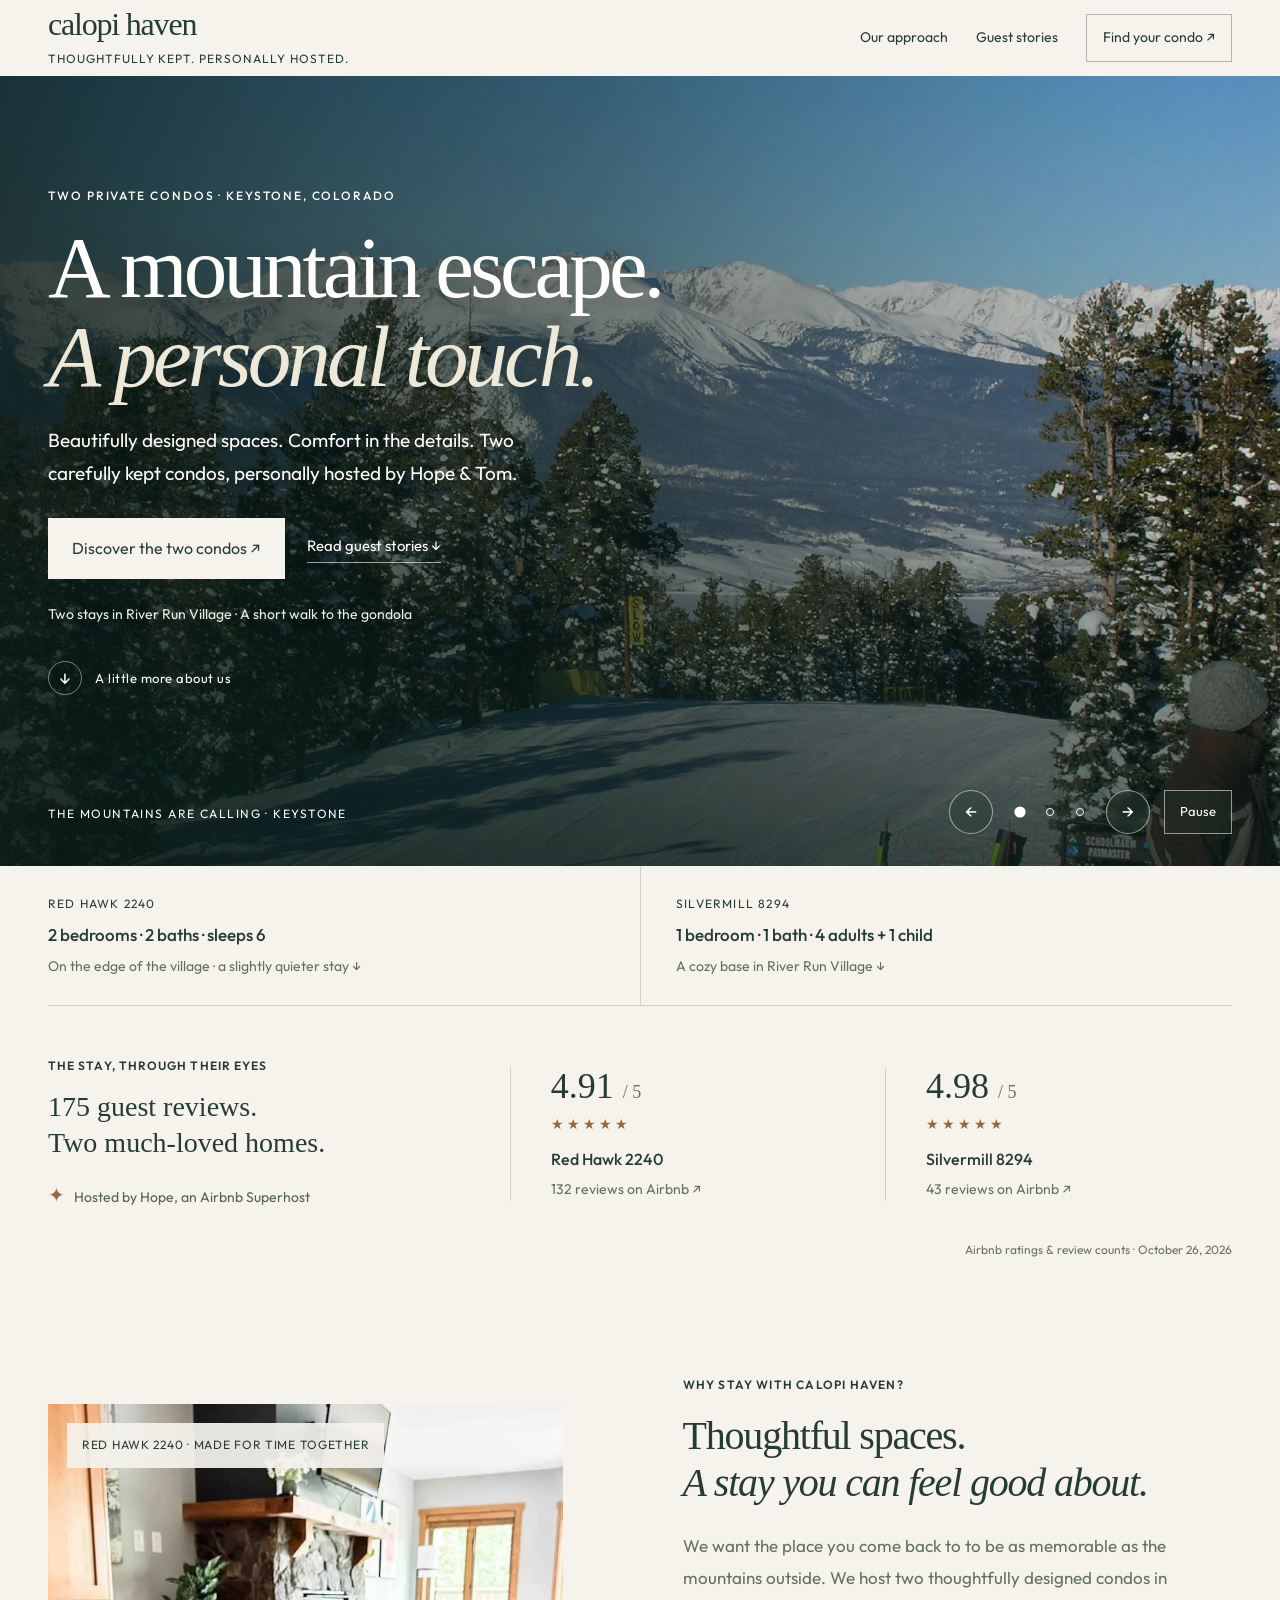
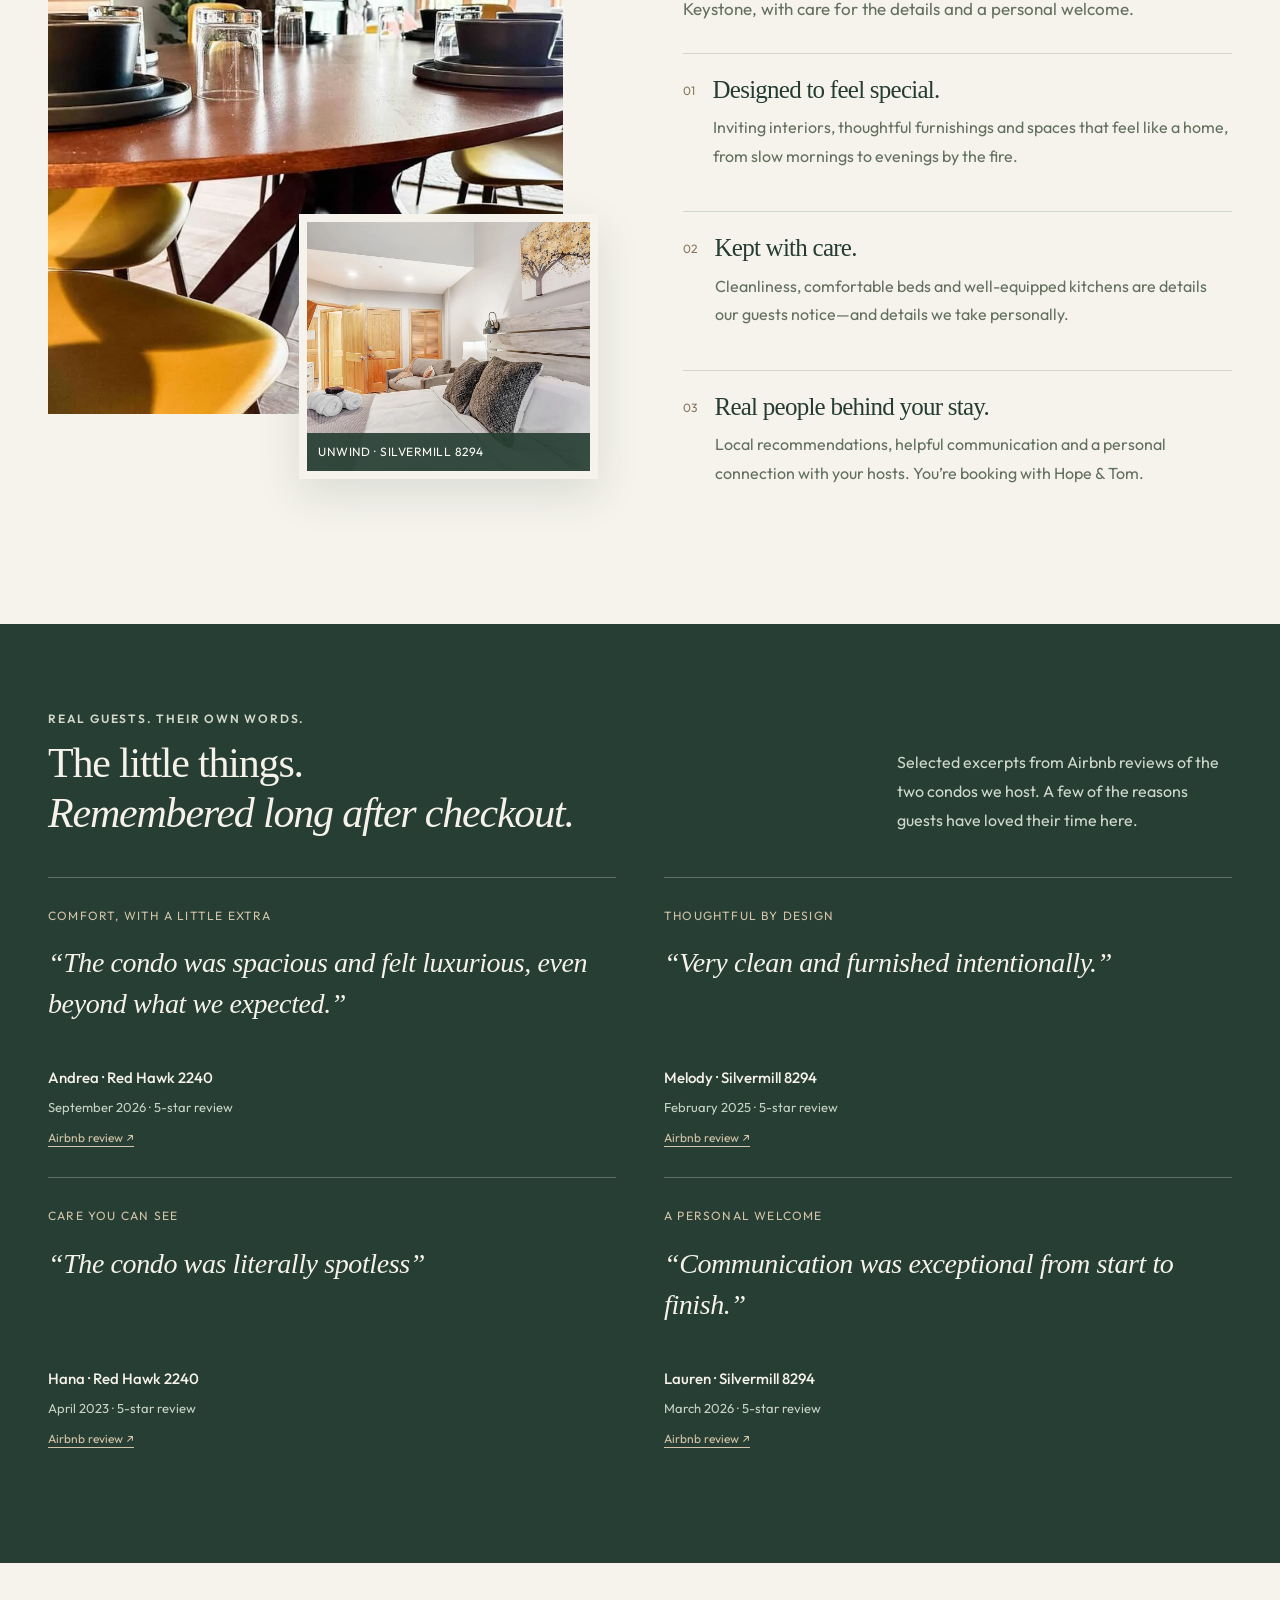
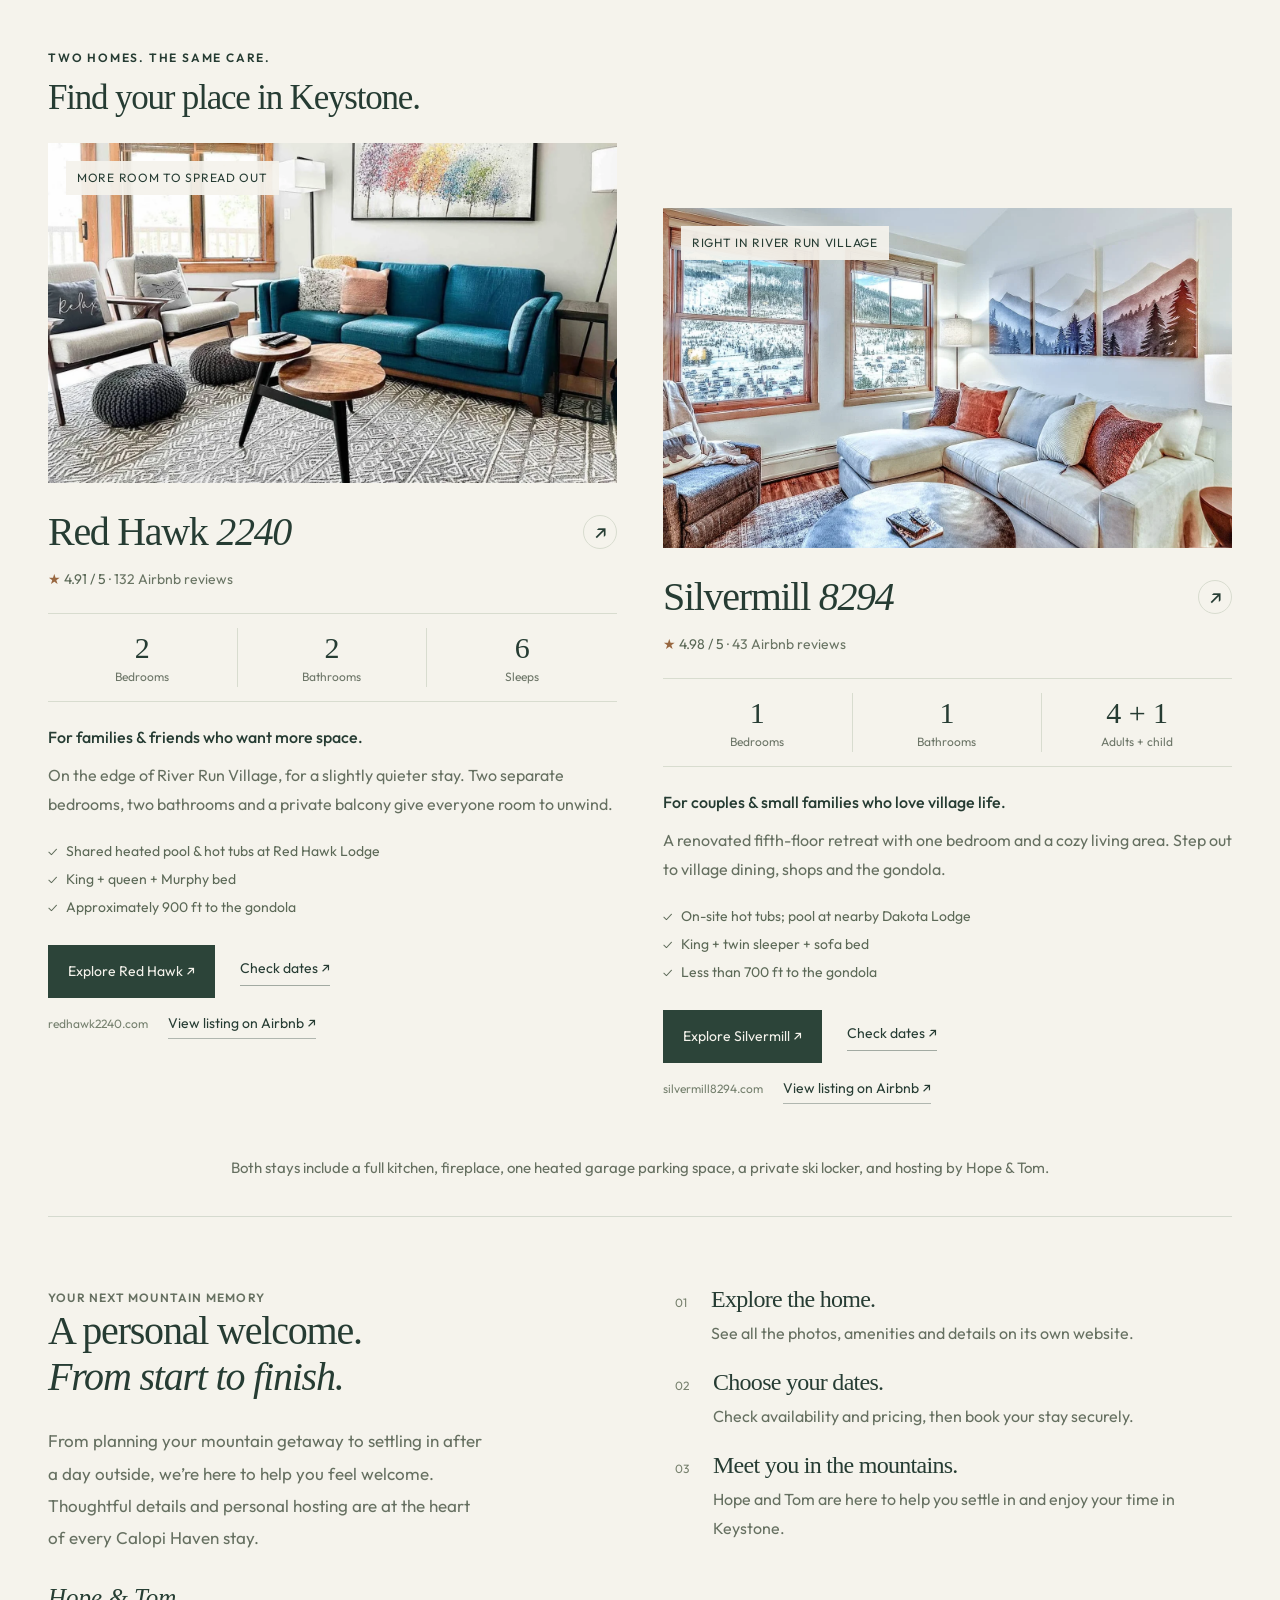
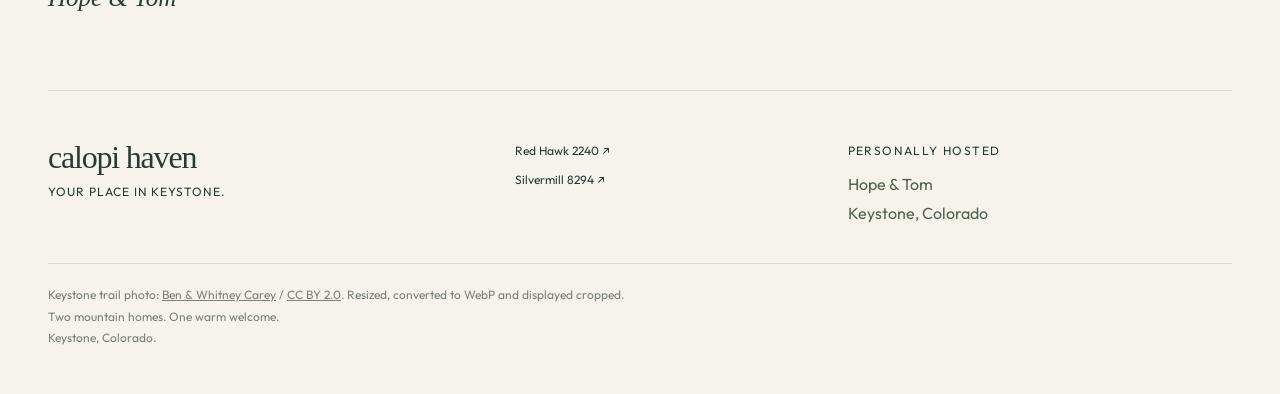
==== commit f0b802e3: "Refine hosting copy and remove private guide links and family names" ====
--- a/index.html
+++ b/index.html
@@ -1,6 +1,6 @@
 <!DOCTYPE html>
 
-<html lang="en"><head><meta charset="utf-8"/><meta content="width=device-width,initial-scale=1" name="viewport"/><meta content="noindex,nofollow" name="robots"/><title>Calopi Haven | Thoughtfully designed Keystone stays</title><meta content="Beautifully designed, carefully maintained Keystone condos, personally hosted by Hope &amp; Tom. Discover why guests love Red Hawk 2240 and Silvermill 8294, then choose your mountain stay." name="description"/><link href="assets/calopi-favicon.png" rel="icon" type="image/png"/><link href="styles.css" rel="stylesheet"/><link href="calopi.css" rel="stylesheet"/></head><body class="alpine haven"><a class="skip-link" href="#main">Skip to content</a><header class="haven-header"><a aria-label="Calopi Haven home" class="haven-brand" data-preview-path="index.html" href="https://calopihaven.com/"><img alt="" class="calopi-logo" height="1024" src="assets/calopi-logo.png" width="987"/><span>calopi haven<small>THOUGHTFULLY KEPT. PERSONALLY HOSTED.</small></span></a><nav aria-label="Main navigation"><a href="#experience">Our approach</a><a href="#reviews">Guest stories</a><a class="haven-outline" href="#stays">Find your condo ↗</a></nav></header><main id="main"><section aria-label="A personal mountain escape" class="choice-hero immersive-hero"><div class="choice-hero-copy"><p class="eyebrow">TWO PRIVATE CONDOS · KEYSTONE, COLORADO</p><h1>A mountain escape.<br/><em>A personal touch.</em></h1><p>Beautifully designed spaces. Comfort in the details. Two carefully kept condos, personally hosted by Hope &amp; Tom.</p><div class="hero-actions"><a class="haven-dark-button" href="#stays">Discover our two homes ↗</a><a class="haven-text-link" href="#reviews">Read guest stories ↓</a></div><p class="hero-location">Red Hawk Lodge &amp; River Run Village · A short walk to the gondola</p><a class="hero-scroll" href="#experience"><span aria-hidden="true">↓</span> A little more about us</a></div><div aria-label="A glimpse of our Keystone stays" aria-roledescription="carousel" class="haven-slider hero-slideshow" data-autoplay="true" data-slider="" role="region" tabindex="0"><div class="slider-window"><div class="slider-track"><div aria-label="1 of 3" aria-roledescription="slide" class="slider-frame" data-caption="THE MOUNTAINS ARE CALLING · KEYSTONE" role="group"><img alt="A skier on the Schoolmarm trail at Keystone, overlooking the snowy Tenmile Range" fetchpriority="high" height="1532" src="assets/keystone-schoolmarm.webp" width="2048"/></div><div aria-label="2 of 3" aria-roledescription="slide" class="slider-frame" data-caption="ROOM TO COME TOGETHER · RED HAWK 2240" role="group"><img alt="Red Hawk’s thoughtfully designed living room, with a teal sofa, fireplace and space to gather" fetchpriority="low" height="1080" src="assets/photo-01.webp" width="1440"/></div><div aria-label="3 of 3" aria-roledescription="slide" class="slider-frame" data-caption="YOUR VILLAGE RETREAT · SILVERMILL 8294" role="group"><img alt="Silvermill’s inviting living room with bright windows and mountain-inspired artwork" fetchpriority="low" height="1080" src="assets/silvermill/08.webp" width="1440"/></div></div></div><div aria-live="off" class="slider-caption">THE MOUNTAINS ARE CALLING · KEYSTONE</div><div class="slider-controls"><button aria-label="Previous photo" data-prev="" type="button">←</button><div aria-label="Choose a photo" class="slider-dots"></div><button aria-label="Next photo" data-next="" type="button">→</button><button aria-label="Pause slideshow" aria-pressed="false" data-pause="" type="button">Pause</button></div><span aria-atomic="true" aria-live="polite" class="slider-announcement sr-only"></span></div></section>
-<div aria-label="Choose between our two properties" class="quick-choices haven-wrap"><a href="#redhawk"><span>RED HAWK 2240</span><strong>2 bedrooms · 2 baths · sleeps 6</strong><small>More space for families &amp; friends ↓</small></a><a href="#silvermill"><span>SILVERMILL 8294</span><strong>1 bedroom · 1 bath · 4 adults + 1 child</strong><small>A cozy base in River Run Village ↓</small></a></div><section aria-label="Airbnb guest ratings" class="guest-proof haven-wrap"><div class="proof-intro"><span class="eyebrow">THE STAY, THROUGH THEIR EYES</span><strong>175 guest reviews.<br/>Two much-loved homes.</strong><p class="superhost-note"><span aria-hidden="true">✦</span> Hosted by Hope, an Airbnb Superhost</p></div><a href="https://www.airbnb.com/rooms/45842208?modal=REVIEWS" rel="noopener" target="_blank"><span class="rating-number">4.91 <small>/ 5</small></span><span aria-label="Airbnb rating" class="rating-stars">★★★★★</span><strong>Red Hawk 2240</strong><span>132 reviews on Airbnb ↗</span></a><a href="https://www.airbnb.com/rooms/1237080165740047360?modal=REVIEWS" rel="noopener" target="_blank"><span class="rating-number">4.98 <small>/ 5</small></span><span aria-label="Airbnb rating" class="rating-stars">★★★★★</span><strong>Silvermill 8294</strong><span>43 reviews on Airbnb ↗</span></a><p class="proof-date">Airbnb ratings &amp; review counts · October 26, 2026</p></section>
-<section class="experience-section haven-wrap" id="experience"><div class="experience-photo photo-composition" data-reveal="left"><img alt="Thoughtfully styled Red Hawk dining space with mountain-inspired colors and a table for gathering" height="1080" loading="lazy" src="assets/photo-03.webp" width="1440"/><span>RED HAWK 2240 · MADE FOR TIME TOGETHER</span><figure class="floating-photo"><img alt="Silvermill’s king bedroom, with soft bedding and carefully chosen furnishings" height="1080" loading="lazy" src="assets/silvermill/21.webp" width="1440"/><figcaption>UNWIND · SILVERMILL 8294</figcaption></figure></div><div class="experience-copy" data-reveal="right"><p class="eyebrow">WHY BOOK ONE OF OUR CONDOS?</p><h2>A home we care about.<br/><em>A stay you can feel good about.</em></h2><p>We want the place you come back to to be as memorable as the mountains outside. These are our two homes in Keystone, and we put care into how they look, how they feel, and how you’re welcomed.</p><div class="care-point"><span>01</span><div><h3>Designed to feel special.</h3><p>Inviting interiors, thoughtful furnishings and spaces that feel like a home, from slow mornings to evenings by the fire.</p></div></div><div class="care-point"><span>02</span><div><h3>Kept with care.</h3><p>Cleanliness, comfortable beds and well-equipped kitchens are details our guests notice—and details we take personally.</p></div></div><div class="care-point"><span>03</span><div><h3>Real people behind your stay.</h3><p>Helpful arrival guides, local recommendations and a personal connection with your hosts. You’re booking with Hope &amp; Tom.</p></div></div></div></section><section class="reviews-section" id="reviews"><div class="haven-wrap"><div class="haven-section-top"><div><p class="eyebrow">REAL GUESTS. THEIR OWN WORDS.</p><h2>The little things.<br/><em>Remembered long after checkout.</em></h2></div><p class="reviews-intro">Selected excerpts from Airbnb reviews of our two homes. A few of the reasons guests have loved their time here.</p></div><div class="review-grid"><figure class="guest-review" data-reveal="left"><p class="review-theme">COMFORT, WITH A LITTLE EXTRA</p><blockquote>“The condo was spacious and felt luxurious, even beyond what we expected.”</blockquote><figcaption><strong>Andrea · Red Hawk 2240</strong><span>September 2026 · 5-star review</span><a href="https://www.airbnb.com/rooms/45842208?modal=REVIEWS" rel="noopener" target="_blank">Airbnb review ↗</a></figcaption></figure><figure class="guest-review" data-reveal="right"><p class="review-theme">THOUGHTFUL BY DESIGN</p><blockquote>“Very clean and furnished intentionally.”</blockquote><figcaption><strong>Melody · Silvermill 8294</strong><span>February 2025 · 5-star review</span><a href="https://www.airbnb.com/rooms/1237080165740047360?modal=REVIEWS" rel="noopener" target="_blank">Airbnb review ↗</a></figcaption></figure><figure class="guest-review" data-reveal="left"><p class="review-theme">CARE YOU CAN SEE</p><blockquote>“The condo was literally spotless”</blockquote><figcaption><strong>Hana · Red Hawk 2240</strong><span>April 2023 · 5-star review</span><a href="https://www.airbnb.com/rooms/45842208?modal=REVIEWS" rel="noopener" target="_blank">Airbnb review ↗</a></figcaption></figure><figure class="guest-review" data-reveal="right"><p class="review-theme">A PERSONAL WELCOME</p><blockquote>“Communication was exceptional from start to finish.”</blockquote><figcaption><strong>Lauren · Silvermill 8294</strong><span>March 2026 · 5-star review</span><a href="https://www.airbnb.com/rooms/1237080165740047360?modal=REVIEWS" rel="noopener" target="_blank">Airbnb review ↗</a></figcaption></figure></div></div></section><section class="haven-stays haven-wrap" id="stays"><div class="haven-section-top"><div><p class="eyebrow">TWO HOMES. THE SAME CARE.</p><h2>Find your place in Keystone.</h2></div></div><div class="haven-properties"><article class="haven-property" data-reveal="left" id="redhawk"><a class="haven-property-photo" data-preview-path="redhawk.html" href="https://redhawk2240.com/"><img alt="Red Hawk living room with teal sofa and separate dining area" height="1080" src="assets/photo-01.webp" width="1440"/><span>MORE ROOM TO SPREAD OUT</span></a><div class="property-content"><div class="haven-property-heading"><h3>Red Hawk <em>2240</em></h3><a aria-label="Explore Red Hawk 2240" data-preview-path="redhawk.html" href="https://redhawk2240.com/">↗</a></div><p class="property-rating"><span aria-hidden="true">★</span> 4.91 / 5 <span>· 132 Airbnb reviews</span></p><dl class="property-numbers"><div><dt>Bedrooms</dt><dd>2</dd></div><div><dt>Bathrooms</dt><dd>2</dd></div><div><dt>Sleeps</dt><dd>6</dd></div></dl><p class="best-for">For families &amp; friends who want more space.</p><p class="property-intro">Two separate bedrooms, two bathrooms, and a private balcony. Come back from the mountain to room for everyone.</p><ul><li>Shared heated pool &amp; hot tubs at Red Hawk Lodge</li><li>King + queen + Murphy bed</li><li>Approximately 900 ft to the gondola</li></ul><div class="haven-property-actions"><a class="haven-dark-button" data-preview-path="redhawk.html" href="https://redhawk2240.com/">Explore Red Hawk ↗</a><a class="haven-text-link" data-preview-path="redhawk.html#book" href="https://redhawk2240.com/#book">Check dates ↗</a></div><a class="haven-domain" data-preview-path="redhawk.html" href="https://redhawk2240.com/">redhawk2240.com</a><a class="airbnb-listing-link" href="https://www.airbnb.com/rooms/45842208" rel="noopener" target="_blank">View listing on Airbnb ↗</a></div></article><article class="haven-property" data-reveal="right" id="silvermill"><a class="haven-property-photo" data-preview-path="silvermill.html" href="https://silvermill8294.com/"><img alt="Silvermill living room with bright windows overlooking River Run Village" height="1080" src="assets/silvermill/08.webp" width="1440"/><span>RIGHT IN RIVER RUN VILLAGE</span></a><div class="property-content"><div class="haven-property-heading"><h3>Silvermill <em>8294</em></h3><a aria-label="Explore Silvermill 8294" data-preview-path="silvermill.html" href="https://silvermill8294.com/">↗</a></div><p class="property-rating"><span aria-hidden="true">★</span> 4.98 / 5 <span>· 43 Airbnb reviews</span></p><dl class="property-numbers"><div><dt>Bedrooms</dt><dd>1</dd></div><div><dt>Bathrooms</dt><dd>1</dd></div><div><dt>Adults + child</dt><dd>4 + 1</dd></div></dl><p class="best-for">For couples &amp; small families who love village life.</p><p class="property-intro">A renovated fifth-floor retreat with one bedroom and a cozy living area. Step out to village dining, shops and the gondola.</p><ul><li>On-site hot tubs; pool at nearby Dakota Lodge</li><li>King + twin sleeper + sofa bed</li><li>Less than 700 ft to the gondola</li></ul><div class="haven-property-actions"><a class="haven-dark-button" data-preview-path="silvermill.html" href="https://silvermill8294.com/">Explore Silvermill ↗</a><a class="haven-text-link" data-preview-path="silvermill.html#book" href="https://silvermill8294.com/#book">Check dates ↗</a></div><a class="haven-domain" data-preview-path="silvermill.html" href="https://silvermill8294.com/">silvermill8294.com</a><a class="airbnb-listing-link" href="https://www.airbnb.com/rooms/1237080165740047360" rel="noopener" target="_blank">View listing on Airbnb ↗</a></div></article></div><p class="haven-booking-note">Both stays include a full kitchen, fireplace, one heated garage parking space, a private ski locker, and hosting by Hope &amp; Tom.</p></section>
-<section class="booking-how haven-wrap" data-reveal="left"><div><p class="eyebrow">YOUR NEXT MOUNTAIN MEMORY</p><h2>A family name.<br/><em>A personal welcome.</em></h2><p class="family-story">Calopi brings together the names of our three children: Caleb, Lorelei and Pippa. A little piece of our family, and the care we put into sharing these mountain homes with yours.</p><p class="family-signature">Hope &amp; Tom</p></div><ol><li><span>01</span><div><h3>Explore the home.</h3><p>See all the photos, amenities and details on its own website.</p></div></li><li><span>02</span><div><h3>Choose your dates.</h3><p>Check availability and pricing, then book your stay securely.</p></div></li><li><span>03</span><div><h3>Meet you in the mountains.</h3><p>Hope and Tom host both homes, with a dedicated arrival guide for each.</p></div></li></ol></section></main><footer class="haven-footer haven-wrap"><div class="haven-brand"><img alt="" class="calopi-logo" height="1024" src="assets/calopi-logo.png" width="987"/><span>calopi haven<small>YOUR PLACE IN KEYSTONE.</small></span></div><div><a data-preview-path="redhawk.html" href="https://redhawk2240.com/">Red Hawk 2240 ↗</a><a data-preview-path="silvermill.html" href="https://silvermill8294.com/">Silvermill 8294 ↗</a></div><div><span>ALREADY FEELING AT HOME?</span><a href="https://checkin.redhawk2240.com/" rel="noopener" target="_blank">Red Hawk guest guide ↗</a><a href="https://checkin.silvermill8294.com/" rel="noopener" target="_blank">Silvermill guest guide ↗</a></div><p class="photo-credit">Keystone trail photo: <a href="https://commons.wikimedia.org/wiki/File:Tenmile_Ridge_from_Schoolmarm_Trail,_Keystone_Resort.jpg" rel="noopener" target="_blank">Ben &amp; Whitney Carey</a> / <a href="https://creativecommons.org/licenses/by/2.0/" rel="noopener" target="_blank">CC BY 2.0</a>. Resized, converted to WebP and displayed cropped.<br/>Two mountain homes. One warm welcome.<br/>Keystone, Colorado.</p></footer><script src="site.js"></script><script src="calopi.js"></script></body></html>
+<html lang="en"><head><meta charset="utf-8"/><meta content="width=device-width,initial-scale=1" name="viewport"/><meta content="noindex,nofollow" name="robots"/><title>Calopi Haven | Thoughtfully designed Keystone stays</title><meta content="Beautifully designed, carefully maintained Keystone condos, personally hosted by Hope &amp; Tom. Discover why guests love Red Hawk 2240 and Silvermill 8294, then choose your mountain stay." name="description"/><link href="assets/calopi-monogram.svg" rel="icon" type="image/svg+xml"/><link href="styles.css" rel="stylesheet"/><link href="calopi.css" rel="stylesheet"/></head><body class="alpine haven"><a class="skip-link" href="#main">Skip to content</a><header class="haven-header"><a aria-label="Calopi Haven home" class="haven-brand" data-preview-path="index.html" href="https://calopihaven.com/"><span>calopi haven<small>THOUGHTFULLY KEPT. PERSONALLY HOSTED.</small></span></a><nav aria-label="Main navigation"><a href="#experience">Our approach</a><a href="#reviews">Guest stories</a><a class="haven-outline" href="#stays">Find your condo ↗</a></nav></header><main id="main"><section aria-label="A personal mountain escape" class="choice-hero immersive-hero"><div class="choice-hero-copy"><p class="eyebrow">TWO PRIVATE CONDOS · KEYSTONE, COLORADO</p><h1>A mountain escape.<br/><em>A personal touch.</em></h1><p>Beautifully designed spaces. Comfort in the details. Two carefully kept condos, personally hosted by Hope &amp; Tom.</p><div class="hero-actions"><a class="haven-dark-button" href="#stays">Discover the two condos ↗</a><a class="haven-text-link" href="#reviews">Read guest stories ↓</a></div><p class="hero-location">Two stays in River Run Village · A short walk to the gondola</p><a class="hero-scroll" href="#experience"><span aria-hidden="true">↓</span> A little more about us</a></div><div aria-label="A glimpse of our Keystone stays" aria-roledescription="carousel" class="haven-slider hero-slideshow" data-autoplay="true" data-slider="" role="region" tabindex="0"><div class="slider-window"><div class="slider-track"><div aria-label="1 of 3" aria-roledescription="slide" class="slider-frame" data-caption="THE MOUNTAINS ARE CALLING · KEYSTONE" role="group"><img alt="A skier on the Schoolmarm trail at Keystone, overlooking the snowy Tenmile Range" fetchpriority="high" height="1532" src="assets/keystone-schoolmarm.webp" width="2048"/></div><div aria-label="2 of 3" aria-roledescription="slide" class="slider-frame" data-caption="ROOM TO COME TOGETHER · RED HAWK 2240" role="group"><img alt="Red Hawk’s thoughtfully designed living room, with a teal sofa, fireplace and space to gather" fetchpriority="low" height="1080" src="assets/photo-01.webp" width="1440"/></div><div aria-label="3 of 3" aria-roledescription="slide" class="slider-frame" data-caption="YOUR VILLAGE RETREAT · SILVERMILL 8294" role="group"><img alt="Silvermill’s inviting living room with bright windows and mountain-inspired artwork" fetchpriority="low" height="1080" src="assets/silvermill/08.webp" width="1440"/></div></div></div><div aria-live="off" class="slider-caption">THE MOUNTAINS ARE CALLING · KEYSTONE</div><div class="slider-controls"><button aria-label="Previous photo" data-prev="" type="button">←</button><div aria-label="Choose a photo" class="slider-dots"></div><button aria-label="Next photo" data-next="" type="button">→</button><button aria-label="Pause slideshow" aria-pressed="false" data-pause="" type="button">Pause</button></div><span aria-atomic="true" aria-live="polite" class="slider-announcement sr-only"></span></div></section>
+<div aria-label="Choose between our two properties" class="quick-choices haven-wrap"><a href="#redhawk"><span>RED HAWK 2240</span><strong>2 bedrooms · 2 baths · sleeps 6</strong><small>On the edge of the village · a slightly quieter stay ↓</small></a><a href="#silvermill"><span>SILVERMILL 8294</span><strong>1 bedroom · 1 bath · 4 adults + 1 child</strong><small>A cozy base in River Run Village ↓</small></a></div><section aria-label="Airbnb guest ratings" class="guest-proof haven-wrap"><div class="proof-intro"><span class="eyebrow">THE STAY, THROUGH THEIR EYES</span><strong>175 guest reviews.<br/>Two much-loved homes.</strong><p class="superhost-note"><span aria-hidden="true">✦</span> Hosted by Hope, an Airbnb Superhost</p></div><a href="https://www.airbnb.com/rooms/45842208?modal=REVIEWS" rel="noopener" target="_blank"><span class="rating-number">4.91 <small>/ 5</small></span><span aria-label="Airbnb rating" class="rating-stars">★★★★★</span><strong>Red Hawk 2240</strong><span>132 reviews on Airbnb ↗</span></a><a href="https://www.airbnb.com/rooms/1237080165740047360?modal=REVIEWS" rel="noopener" target="_blank"><span class="rating-number">4.98 <small>/ 5</small></span><span aria-label="Airbnb rating" class="rating-stars">★★★★★</span><strong>Silvermill 8294</strong><span>43 reviews on Airbnb ↗</span></a><p class="proof-date">Airbnb ratings &amp; review counts · October 26, 2026</p></section>
+<section class="experience-section haven-wrap" id="experience"><div class="experience-photo photo-composition" data-reveal="left"><img alt="Thoughtfully styled Red Hawk dining space with mountain-inspired colors and a table for gathering" height="1080" loading="lazy" src="assets/photo-03.webp" width="1440"/><span>RED HAWK 2240 · MADE FOR TIME TOGETHER</span><figure class="floating-photo"><img alt="Silvermill’s king bedroom, with soft bedding and carefully chosen furnishings" height="1080" loading="lazy" src="assets/silvermill/21.webp" width="1440"/><figcaption>UNWIND · SILVERMILL 8294</figcaption></figure></div><div class="experience-copy" data-reveal="right"><p class="eyebrow">WHY STAY WITH CALOPI HAVEN?</p><h2>Thoughtful spaces.<br/><em>A stay you can feel good about.</em></h2><p>We want the place you come back to to be as memorable as the mountains outside. We host two thoughtfully designed condos in Keystone, with care for the details and a personal welcome.</p><div class="care-point"><span>01</span><div><h3>Designed to feel special.</h3><p>Inviting interiors, thoughtful furnishings and spaces that feel like a home, from slow mornings to evenings by the fire.</p></div></div><div class="care-point"><span>02</span><div><h3>Kept with care.</h3><p>Cleanliness, comfortable beds and well-equipped kitchens are details our guests notice—and details we take personally.</p></div></div><div class="care-point"><span>03</span><div><h3>Real people behind your stay.</h3><p>Local recommendations, helpful communication and a personal connection with your hosts. You’re booking with Hope &amp; Tom.</p></div></div></div></section><section class="reviews-section" id="reviews"><div class="haven-wrap"><div class="haven-section-top"><div><p class="eyebrow">REAL GUESTS. THEIR OWN WORDS.</p><h2>The little things.<br/><em>Remembered long after checkout.</em></h2></div><p class="reviews-intro">Selected excerpts from Airbnb reviews of the two condos we host. A few of the reasons guests have loved their time here.</p></div><div class="review-grid"><figure class="guest-review" data-reveal="left"><p class="review-theme">COMFORT, WITH A LITTLE EXTRA</p><blockquote>“The condo was spacious and felt luxurious, even beyond what we expected.”</blockquote><figcaption><strong>Andrea · Red Hawk 2240</strong><span>September 2026 · 5-star review</span><a href="https://www.airbnb.com/rooms/45842208?modal=REVIEWS" rel="noopener" target="_blank">Airbnb review ↗</a></figcaption></figure><figure class="guest-review" data-reveal="right"><p class="review-theme">THOUGHTFUL BY DESIGN</p><blockquote>“Very clean and furnished intentionally.”</blockquote><figcaption><strong>Melody · Silvermill 8294</strong><span>February 2025 · 5-star review</span><a href="https://www.airbnb.com/rooms/1237080165740047360?modal=REVIEWS" rel="noopener" target="_blank">Airbnb review ↗</a></figcaption></figure><figure class="guest-review" data-reveal="left"><p class="review-theme">CARE YOU CAN SEE</p><blockquote>“The condo was literally spotless”</blockquote><figcaption><strong>Hana · Red Hawk 2240</strong><span>April 2023 · 5-star review</span><a href="https://www.airbnb.com/rooms/45842208?modal=REVIEWS" rel="noopener" target="_blank">Airbnb review ↗</a></figcaption></figure><figure class="guest-review" data-reveal="right"><p class="review-theme">A PERSONAL WELCOME</p><blockquote>“Communication was exceptional from start to finish.”</blockquote><figcaption><strong>Lauren · Silvermill 8294</strong><span>March 2026 · 5-star review</span><a href="https://www.airbnb.com/rooms/1237080165740047360?modal=REVIEWS" rel="noopener" target="_blank">Airbnb review ↗</a></figcaption></figure></div></div></section><section class="haven-stays haven-wrap" id="stays"><div class="haven-section-top"><div><p class="eyebrow">TWO HOMES. THE SAME CARE.</p><h2>Find your place in Keystone.</h2></div></div><div class="haven-properties"><article class="haven-property" data-reveal="left" id="redhawk"><a class="haven-property-photo" data-preview-path="redhawk.html" href="https://redhawk2240.com/"><img alt="Red Hawk living room with teal sofa and separate dining area" height="1080" src="assets/photo-01.webp" width="1440"/><span>MORE ROOM TO SPREAD OUT</span></a><div class="property-content"><div class="haven-property-heading"><h3>Red Hawk <em>2240</em></h3><a aria-label="Explore Red Hawk 2240" data-preview-path="redhawk.html" href="https://redhawk2240.com/">↗</a></div><p class="property-rating"><span aria-hidden="true">★</span> 4.91 / 5 <span>· 132 Airbnb reviews</span></p><dl class="property-numbers"><div><dt>Bedrooms</dt><dd>2</dd></div><div><dt>Bathrooms</dt><dd>2</dd></div><div><dt>Sleeps</dt><dd>6</dd></div></dl><p class="best-for">For families &amp; friends who want more space.</p><p class="property-intro">On the edge of River Run Village, for a slightly quieter stay. Two separate bedrooms, two bathrooms and a private balcony give everyone room to unwind.</p><ul><li>Shared heated pool &amp; hot tubs at Red Hawk Lodge</li><li>King + queen + Murphy bed</li><li>Approximately 900 ft to the gondola</li></ul><div class="haven-property-actions"><a class="haven-dark-button" data-preview-path="redhawk.html" href="https://redhawk2240.com/">Explore Red Hawk ↗</a><a class="haven-text-link" data-preview-path="redhawk.html#book" href="https://redhawk2240.com/#book">Check dates ↗</a></div><a class="haven-domain" data-preview-path="redhawk.html" href="https://redhawk2240.com/">redhawk2240.com</a><a class="airbnb-listing-link" href="https://www.airbnb.com/rooms/45842208" rel="noopener" target="_blank">View listing on Airbnb ↗</a></div></article><article class="haven-property" data-reveal="right" id="silvermill"><a class="haven-property-photo" data-preview-path="silvermill.html" href="https://silvermill8294.com/"><img alt="Silvermill living room with bright windows overlooking River Run Village" height="1080" src="assets/silvermill/08.webp" width="1440"/><span>RIGHT IN RIVER RUN VILLAGE</span></a><div class="property-content"><div class="haven-property-heading"><h3>Silvermill <em>8294</em></h3><a aria-label="Explore Silvermill 8294" data-preview-path="silvermill.html" href="https://silvermill8294.com/">↗</a></div><p class="property-rating"><span aria-hidden="true">★</span> 4.98 / 5 <span>· 43 Airbnb reviews</span></p><dl class="property-numbers"><div><dt>Bedrooms</dt><dd>1</dd></div><div><dt>Bathrooms</dt><dd>1</dd></div><div><dt>Adults + child</dt><dd>4 + 1</dd></div></dl><p class="best-for">For couples &amp; small families who love village life.</p><p class="property-intro">A renovated fifth-floor retreat with one bedroom and a cozy living area. Step out to village dining, shops and the gondola.</p><ul><li>On-site hot tubs; pool at nearby Dakota Lodge</li><li>King + twin sleeper + sofa bed</li><li>Less than 700 ft to the gondola</li></ul><div class="haven-property-actions"><a class="haven-dark-button" data-preview-path="silvermill.html" href="https://silvermill8294.com/">Explore Silvermill ↗</a><a class="haven-text-link" data-preview-path="silvermill.html#book" href="https://silvermill8294.com/#book">Check dates ↗</a></div><a class="haven-domain" data-preview-path="silvermill.html" href="https://silvermill8294.com/">silvermill8294.com</a><a class="airbnb-listing-link" href="https://www.airbnb.com/rooms/1237080165740047360" rel="noopener" target="_blank">View listing on Airbnb ↗</a></div></article></div><p class="haven-booking-note">Both stays include a full kitchen, fireplace, one heated garage parking space, a private ski locker, and hosting by Hope &amp; Tom.</p></section>
+<section class="booking-how haven-wrap" data-reveal="left"><div><p class="eyebrow">YOUR NEXT MOUNTAIN MEMORY</p><h2>A personal welcome.<br/><em>From start to finish.</em></h2><p class="family-story">From planning your mountain getaway to settling in after a day outside, we’re here to help you feel welcome. Thoughtful details and personal hosting are at the heart of every Calopi Haven stay.</p><p class="family-signature">Hope &amp; Tom</p></div><ol><li><span>01</span><div><h3>Explore the home.</h3><p>See all the photos, amenities and details on its own website.</p></div></li><li><span>02</span><div><h3>Choose your dates.</h3><p>Check availability and pricing, then book your stay securely.</p></div></li><li><span>03</span><div><h3>Meet you in the mountains.</h3><p>Hope and Tom are here to help you settle in and enjoy your time in Keystone.</p></div></li></ol></section></main><footer class="haven-footer haven-wrap"><div class="haven-brand"><span>calopi haven<small>YOUR PLACE IN KEYSTONE.</small></span></div><div><a data-preview-path="redhawk.html" href="https://redhawk2240.com/">Red Hawk 2240 ↗</a><a data-preview-path="silvermill.html" href="https://silvermill8294.com/">Silvermill 8294 ↗</a></div><div><span>PERSONALLY HOSTED</span><p class="footer-hosts">Hope &amp; Tom<br/>Keystone, Colorado</p></div><p class="photo-credit">Keystone trail photo: <a href="https://commons.wikimedia.org/wiki/File:Tenmile_Ridge_from_Schoolmarm_Trail,_Keystone_Resort.jpg" rel="noopener" target="_blank">Ben &amp; Whitney Carey</a> / <a href="https://creativecommons.org/licenses/by/2.0/" rel="noopener" target="_blank">CC BY 2.0</a>. Resized, converted to WebP and displayed cropped.<br/>Two mountain homes. One warm welcome.<br/>Keystone, Colorado.</p></footer><script src="site.js"></script><script src="calopi.js"></script></body></html>
--- a/calopi.css
+++ b/calopi.css
@@ -85,3 +85,11 @@
 .host-trust{display:flex;justify-content:space-between;align-items:center;gap:18px;padding:14px max(48px,calc((100vw - 1216px)/2));background:#e5e8df;color:#263e33;border-top:1px solid #263e3315;font-size:14px;line-height:1.7}.host-trust p{display:flex;align-items:center;gap:10px;margin:0}.host-trust a{text-decoration:underline;text-underline-offset:4px;flex-shrink:0}
 @media(max-width:1000px){.host-trust{padding-inline:25px}.airbnb-listing-link{margin-left:0;display:table}}
 @media(max-width:600px){.superhost-note{max-width:none}.host-trust{flex-direction:column;align-items:flex-start;gap:7px;padding:13px 16px;font-size:14px}.host-trust p{gap:8px}.host-trust a{margin-left:25px;flex-shrink:1}}
+/* Tighter shared header and host strip, with readable type and roomy controls. */
+.haven-header{min-height:0;padding-block:8px}
+.property-header .haven-brand .property-identity{margin-top:4px;line-height:1.4}
+.host-trust{padding-block:6px}
+.host-trust p>span{line-height:1}
+@media(max-width:600px){.haven-header,.property-header{padding-block:6px}.host-trust{padding-block:7px;gap:3px}}
+/* A restrained text wordmark while the brand mark is reconsidered. */
+.haven-footer .footer-hosts{grid-column:auto;border:0;padding:0;margin:0;font-size:16px;line-height:1.8;color:#52624f}
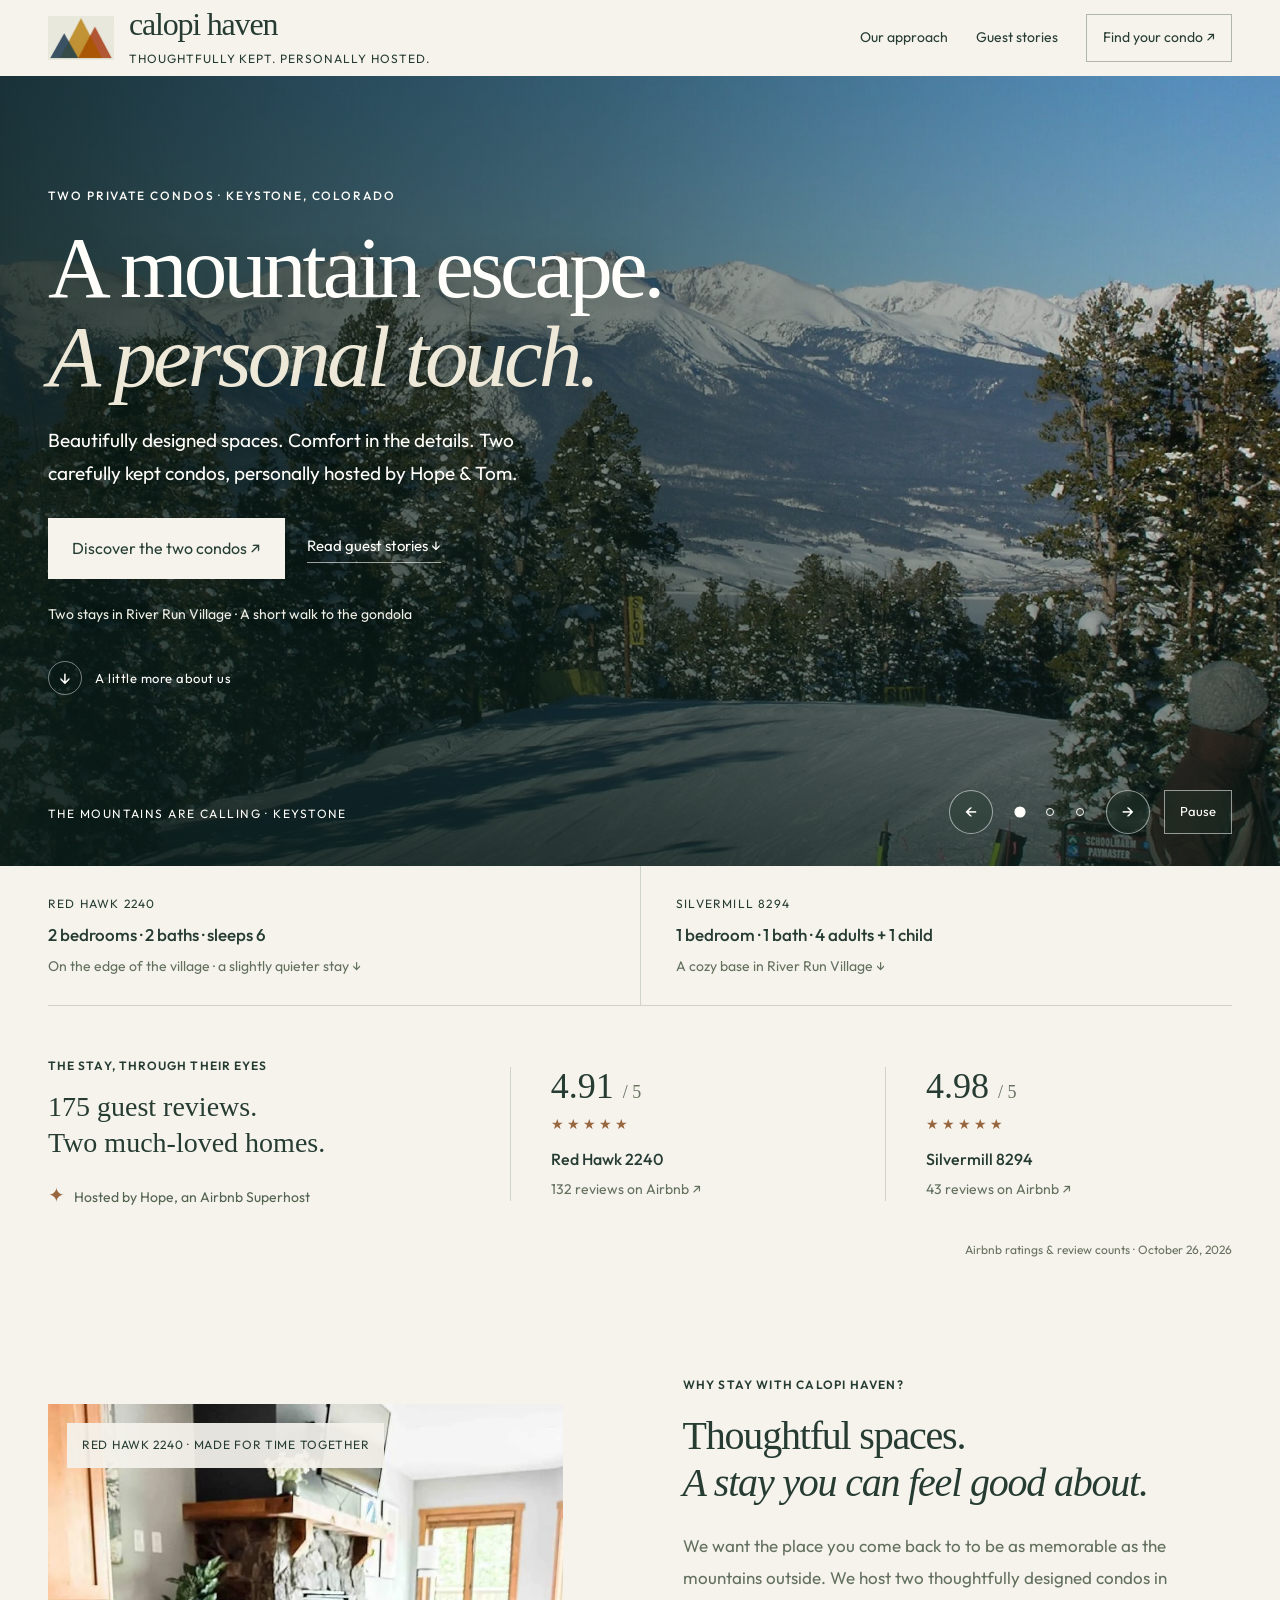
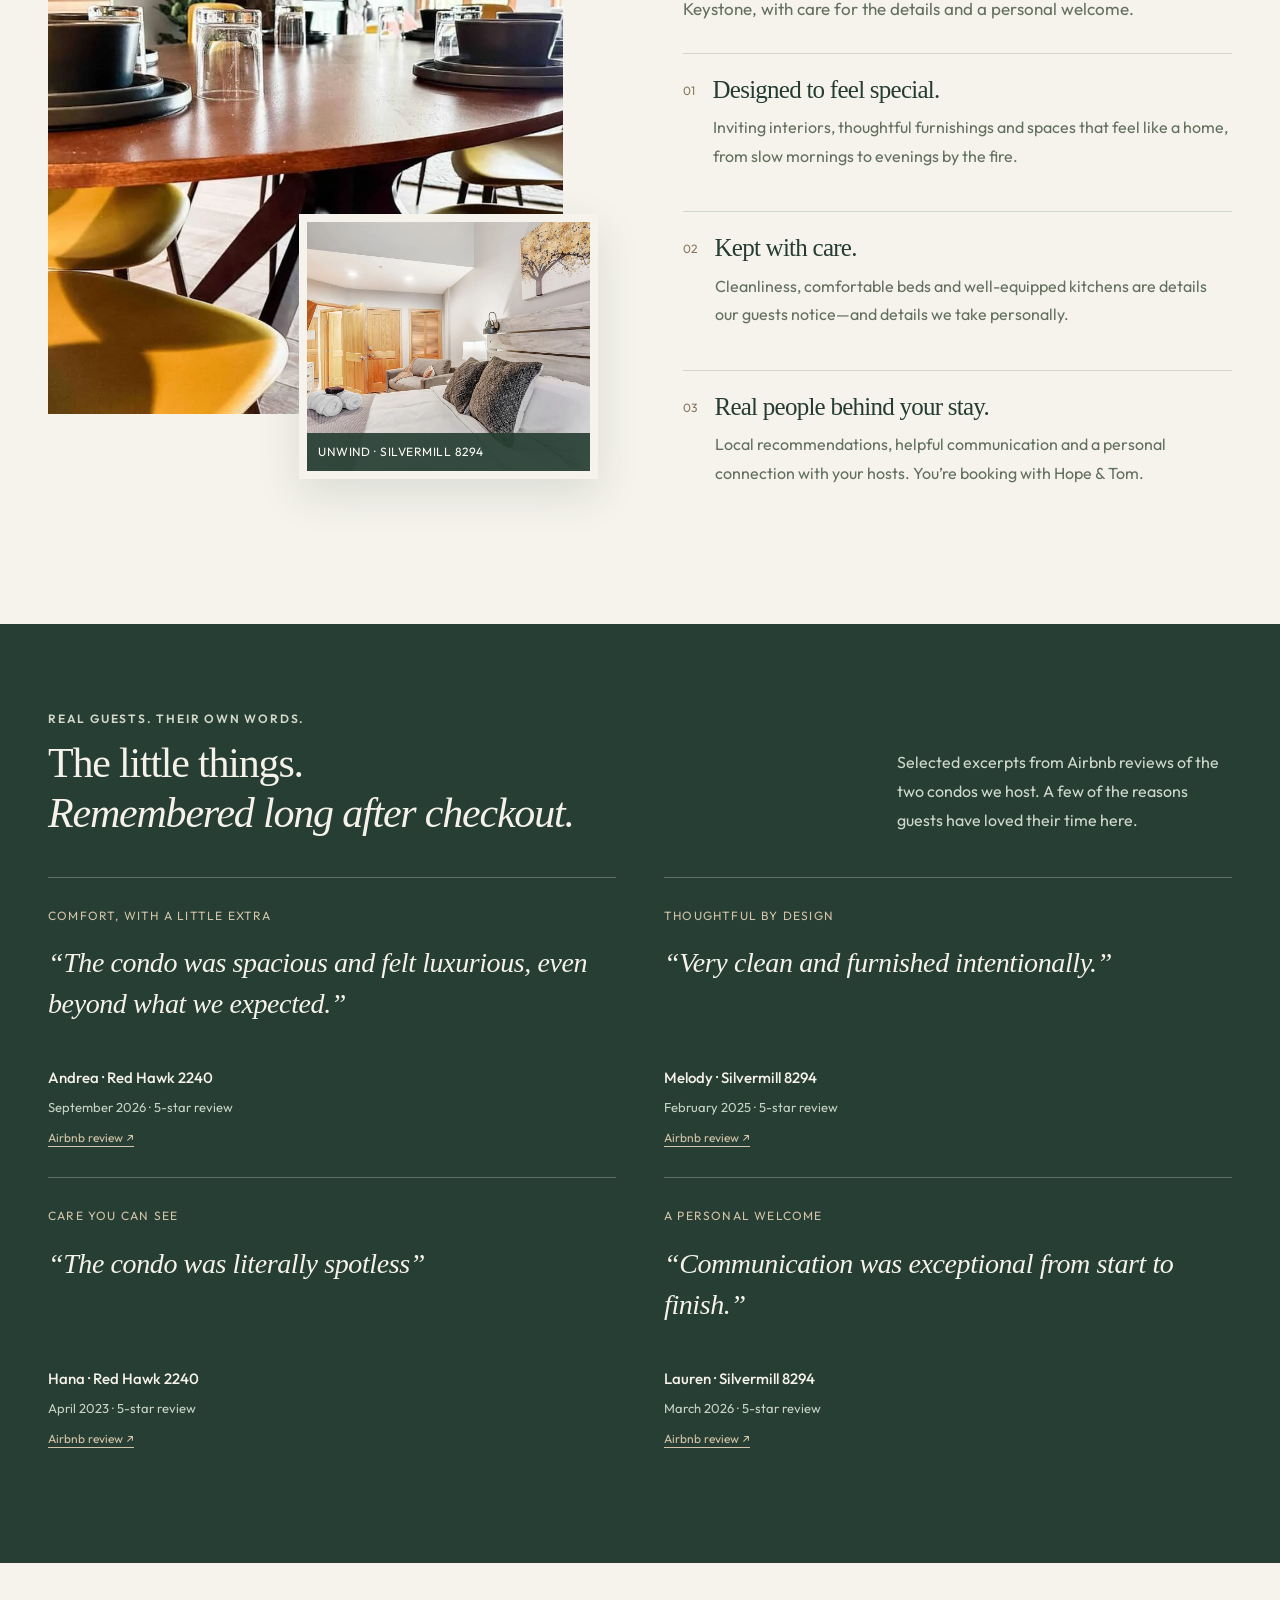
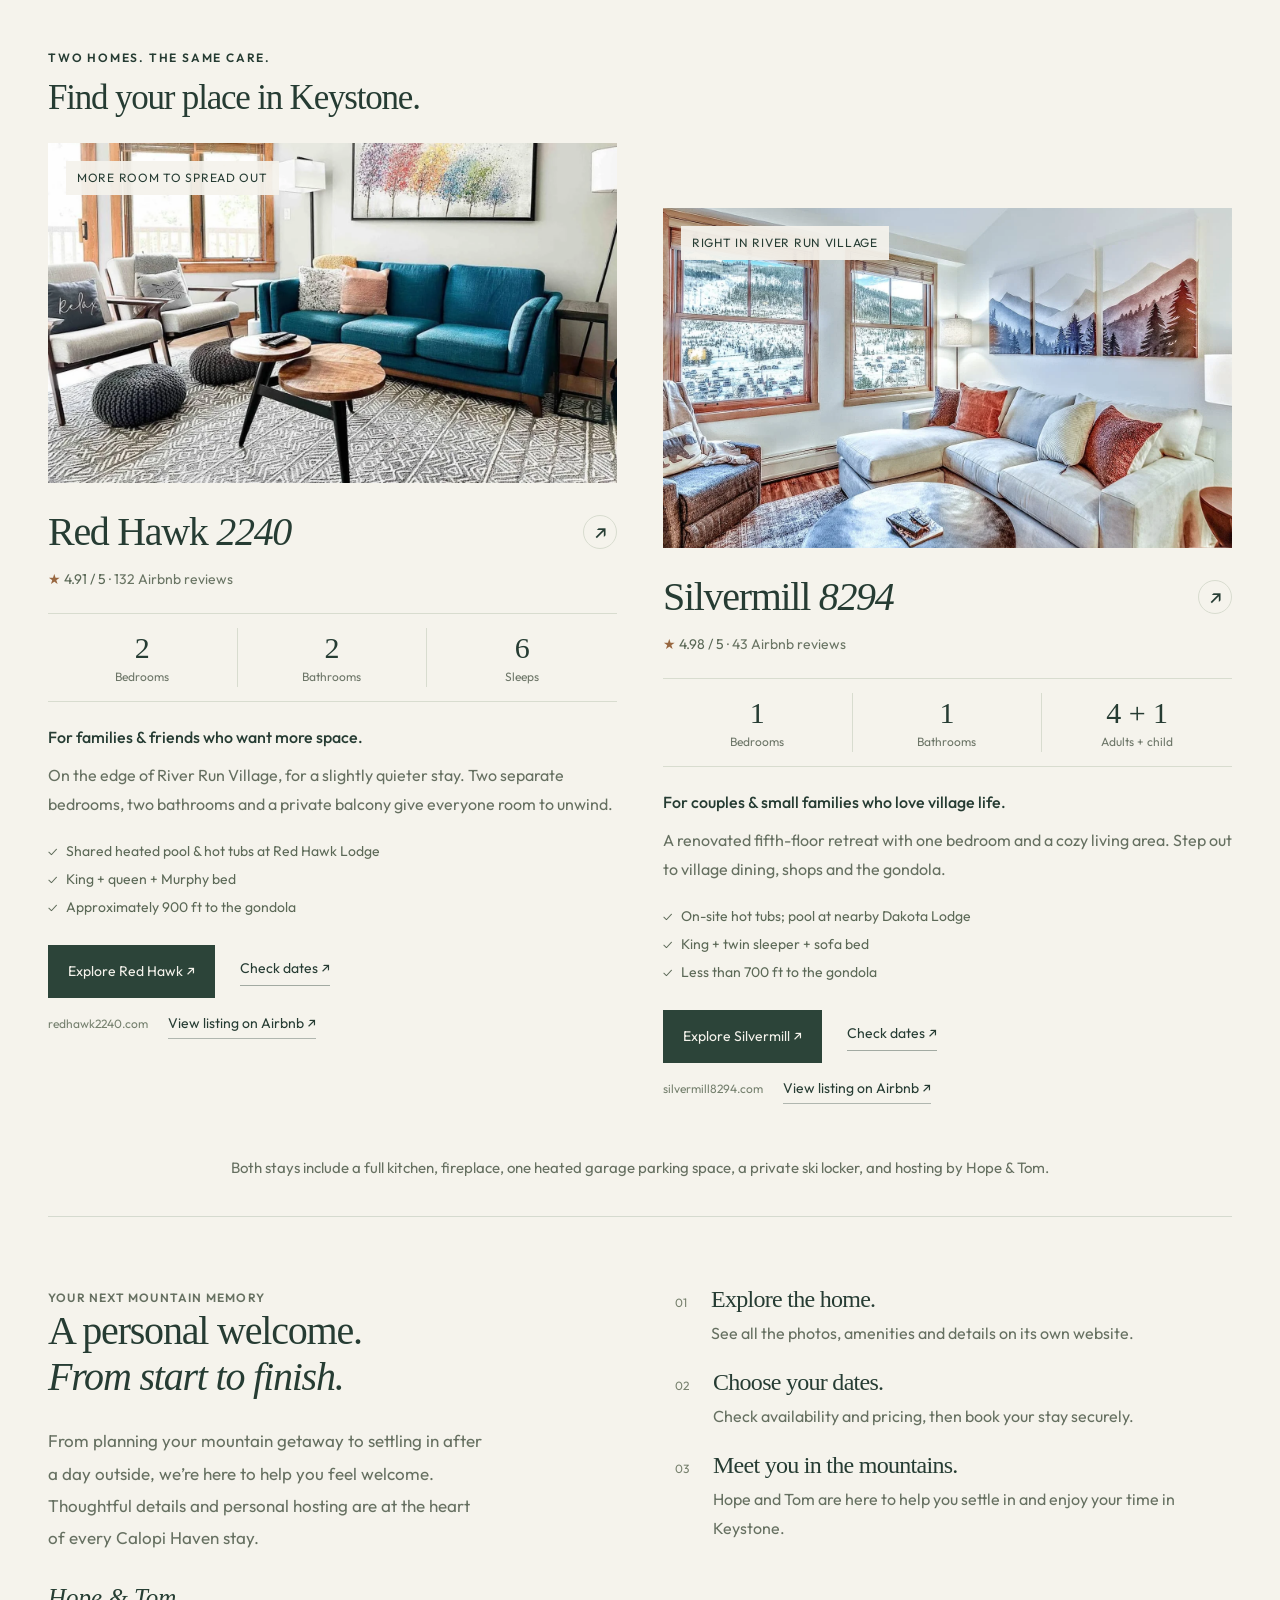
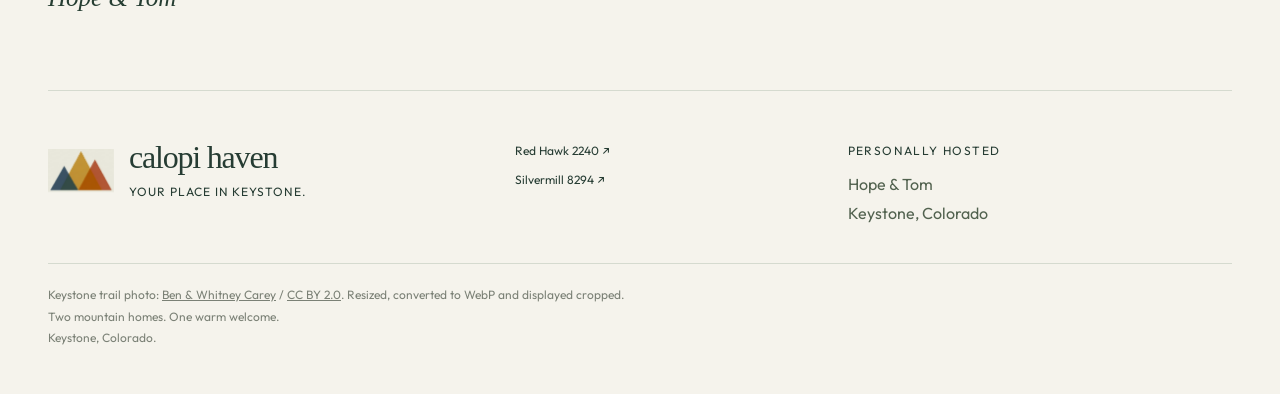
==== commit 3fbaa061: "Use the supplied mountain logo across all three sites" ====
--- a/index.html
+++ b/index.html
@@ -1,6 +1,6 @@
 <!DOCTYPE html>
 
-<html lang="en"><head><meta charset="utf-8"/><meta content="width=device-width,initial-scale=1" name="viewport"/><meta content="noindex,nofollow" name="robots"/><title>Calopi Haven | Thoughtfully designed Keystone stays</title><meta content="Beautifully designed, carefully maintained Keystone condos, personally hosted by Hope &amp; Tom. Discover why guests love Red Hawk 2240 and Silvermill 8294, then choose your mountain stay." name="description"/><link href="assets/calopi-monogram.svg" rel="icon" type="image/svg+xml"/><link href="styles.css" rel="stylesheet"/><link href="calopi.css" rel="stylesheet"/></head><body class="alpine haven"><a class="skip-link" href="#main">Skip to content</a><header class="haven-header"><a aria-label="Calopi Haven home" class="haven-brand" data-preview-path="index.html" href="https://calopihaven.com/"><span>calopi haven<small>THOUGHTFULLY KEPT. PERSONALLY HOSTED.</small></span></a><nav aria-label="Main navigation"><a href="#experience">Our approach</a><a href="#reviews">Guest stories</a><a class="haven-outline" href="#stays">Find your condo ↗</a></nav></header><main id="main"><section aria-label="A personal mountain escape" class="choice-hero immersive-hero"><div class="choice-hero-copy"><p class="eyebrow">TWO PRIVATE CONDOS · KEYSTONE, COLORADO</p><h1>A mountain escape.<br/><em>A personal touch.</em></h1><p>Beautifully designed spaces. Comfort in the details. Two carefully kept condos, personally hosted by Hope &amp; Tom.</p><div class="hero-actions"><a class="haven-dark-button" href="#stays">Discover the two condos ↗</a><a class="haven-text-link" href="#reviews">Read guest stories ↓</a></div><p class="hero-location">Two stays in River Run Village · A short walk to the gondola</p><a class="hero-scroll" href="#experience"><span aria-hidden="true">↓</span> A little more about us</a></div><div aria-label="A glimpse of our Keystone stays" aria-roledescription="carousel" class="haven-slider hero-slideshow" data-autoplay="true" data-slider="" role="region" tabindex="0"><div class="slider-window"><div class="slider-track"><div aria-label="1 of 3" aria-roledescription="slide" class="slider-frame" data-caption="THE MOUNTAINS ARE CALLING · KEYSTONE" role="group"><img alt="A skier on the Schoolmarm trail at Keystone, overlooking the snowy Tenmile Range" fetchpriority="high" height="1532" src="assets/keystone-schoolmarm.webp" width="2048"/></div><div aria-label="2 of 3" aria-roledescription="slide" class="slider-frame" data-caption="ROOM TO COME TOGETHER · RED HAWK 2240" role="group"><img alt="Red Hawk’s thoughtfully designed living room, with a teal sofa, fireplace and space to gather" fetchpriority="low" height="1080" src="assets/photo-01.webp" width="1440"/></div><div aria-label="3 of 3" aria-roledescription="slide" class="slider-frame" data-caption="YOUR VILLAGE RETREAT · SILVERMILL 8294" role="group"><img alt="Silvermill’s inviting living room with bright windows and mountain-inspired artwork" fetchpriority="low" height="1080" src="assets/silvermill/08.webp" width="1440"/></div></div></div><div aria-live="off" class="slider-caption">THE MOUNTAINS ARE CALLING · KEYSTONE</div><div class="slider-controls"><button aria-label="Previous photo" data-prev="" type="button">←</button><div aria-label="Choose a photo" class="slider-dots"></div><button aria-label="Next photo" data-next="" type="button">→</button><button aria-label="Pause slideshow" aria-pressed="false" data-pause="" type="button">Pause</button></div><span aria-atomic="true" aria-live="polite" class="slider-announcement sr-only"></span></div></section>
+<html lang="en"><head><meta charset="utf-8"/><meta content="width=device-width,initial-scale=1" name="viewport"/><meta content="noindex,nofollow" name="robots"/><title>Calopi Haven | Thoughtfully designed Keystone stays</title><meta content="Beautifully designed, carefully maintained Keystone condos, personally hosted by Hope &amp; Tom. Discover why guests love Red Hawk 2240 and Silvermill 8294, then choose your mountain stay." name="description"/><link href="assets/mountains-favicon.png" rel="icon" type="image/png"/><link href="styles.css" rel="stylesheet"/><link href="calopi.css" rel="stylesheet"/></head><body class="alpine haven"><a class="skip-link" href="#main">Skip to content</a><header class="haven-header"><a aria-label="Calopi Haven home" class="haven-brand" data-preview-path="index.html" href="https://calopihaven.com/"><img alt="" class="calopi-logo" height="350" src="assets/mountains-logo.png" width="535"/><span>calopi haven<small>THOUGHTFULLY KEPT. PERSONALLY HOSTED.</small></span></a><nav aria-label="Main navigation"><a href="#experience">Our approach</a><a href="#reviews">Guest stories</a><a class="haven-outline" href="#stays">Find your condo ↗</a></nav></header><main id="main"><section aria-label="A personal mountain escape" class="choice-hero immersive-hero"><div class="choice-hero-copy"><p class="eyebrow">TWO PRIVATE CONDOS · KEYSTONE, COLORADO</p><h1>A mountain escape.<br/><em>A personal touch.</em></h1><p>Beautifully designed spaces. Comfort in the details. Two carefully kept condos, personally hosted by Hope &amp; Tom.</p><div class="hero-actions"><a class="haven-dark-button" href="#stays">Discover the two condos ↗</a><a class="haven-text-link" href="#reviews">Read guest stories ↓</a></div><p class="hero-location">Two stays in River Run Village · A short walk to the gondola</p><a class="hero-scroll" href="#experience"><span aria-hidden="true">↓</span> A little more about us</a></div><div aria-label="A glimpse of our Keystone stays" aria-roledescription="carousel" class="haven-slider hero-slideshow" data-autoplay="true" data-slider="" role="region" tabindex="0"><div class="slider-window"><div class="slider-track"><div aria-label="1 of 3" aria-roledescription="slide" class="slider-frame" data-caption="THE MOUNTAINS ARE CALLING · KEYSTONE" role="group"><img alt="A skier on the Schoolmarm trail at Keystone, overlooking the snowy Tenmile Range" fetchpriority="high" height="1532" src="assets/keystone-schoolmarm.webp" width="2048"/></div><div aria-label="2 of 3" aria-roledescription="slide" class="slider-frame" data-caption="ROOM TO COME TOGETHER · RED HAWK 2240" role="group"><img alt="Red Hawk’s thoughtfully designed living room, with a teal sofa, fireplace and space to gather" fetchpriority="low" height="1080" src="assets/photo-01.webp" width="1440"/></div><div aria-label="3 of 3" aria-roledescription="slide" class="slider-frame" data-caption="YOUR VILLAGE RETREAT · SILVERMILL 8294" role="group"><img alt="Silvermill’s inviting living room with bright windows and mountain-inspired artwork" fetchpriority="low" height="1080" src="assets/silvermill/08.webp" width="1440"/></div></div></div><div aria-live="off" class="slider-caption">THE MOUNTAINS ARE CALLING · KEYSTONE</div><div class="slider-controls"><button aria-label="Previous photo" data-prev="" type="button">←</button><div aria-label="Choose a photo" class="slider-dots"></div><button aria-label="Next photo" data-next="" type="button">→</button><button aria-label="Pause slideshow" aria-pressed="false" data-pause="" type="button">Pause</button></div><span aria-atomic="true" aria-live="polite" class="slider-announcement sr-only"></span></div></section>
 <div aria-label="Choose between our two properties" class="quick-choices haven-wrap"><a href="#redhawk"><span>RED HAWK 2240</span><strong>2 bedrooms · 2 baths · sleeps 6</strong><small>On the edge of the village · a slightly quieter stay ↓</small></a><a href="#silvermill"><span>SILVERMILL 8294</span><strong>1 bedroom · 1 bath · 4 adults + 1 child</strong><small>A cozy base in River Run Village ↓</small></a></div><section aria-label="Airbnb guest ratings" class="guest-proof haven-wrap"><div class="proof-intro"><span class="eyebrow">THE STAY, THROUGH THEIR EYES</span><strong>175 guest reviews.<br/>Two much-loved homes.</strong><p class="superhost-note"><span aria-hidden="true">✦</span> Hosted by Hope, an Airbnb Superhost</p></div><a href="https://www.airbnb.com/rooms/45842208?modal=REVIEWS" rel="noopener" target="_blank"><span class="rating-number">4.91 <small>/ 5</small></span><span aria-label="Airbnb rating" class="rating-stars">★★★★★</span><strong>Red Hawk 2240</strong><span>132 reviews on Airbnb ↗</span></a><a href="https://www.airbnb.com/rooms/1237080165740047360?modal=REVIEWS" rel="noopener" target="_blank"><span class="rating-number">4.98 <small>/ 5</small></span><span aria-label="Airbnb rating" class="rating-stars">★★★★★</span><strong>Silvermill 8294</strong><span>43 reviews on Airbnb ↗</span></a><p class="proof-date">Airbnb ratings &amp; review counts · October 26, 2026</p></section>
 <section class="experience-section haven-wrap" id="experience"><div class="experience-photo photo-composition" data-reveal="left"><img alt="Thoughtfully styled Red Hawk dining space with mountain-inspired colors and a table for gathering" height="1080" loading="lazy" src="assets/photo-03.webp" width="1440"/><span>RED HAWK 2240 · MADE FOR TIME TOGETHER</span><figure class="floating-photo"><img alt="Silvermill’s king bedroom, with soft bedding and carefully chosen furnishings" height="1080" loading="lazy" src="assets/silvermill/21.webp" width="1440"/><figcaption>UNWIND · SILVERMILL 8294</figcaption></figure></div><div class="experience-copy" data-reveal="right"><p class="eyebrow">WHY STAY WITH CALOPI HAVEN?</p><h2>Thoughtful spaces.<br/><em>A stay you can feel good about.</em></h2><p>We want the place you come back to to be as memorable as the mountains outside. We host two thoughtfully designed condos in Keystone, with care for the details and a personal welcome.</p><div class="care-point"><span>01</span><div><h3>Designed to feel special.</h3><p>Inviting interiors, thoughtful furnishings and spaces that feel like a home, from slow mornings to evenings by the fire.</p></div></div><div class="care-point"><span>02</span><div><h3>Kept with care.</h3><p>Cleanliness, comfortable beds and well-equipped kitchens are details our guests notice—and details we take personally.</p></div></div><div class="care-point"><span>03</span><div><h3>Real people behind your stay.</h3><p>Local recommendations, helpful communication and a personal connection with your hosts. You’re booking with Hope &amp; Tom.</p></div></div></div></section><section class="reviews-section" id="reviews"><div class="haven-wrap"><div class="haven-section-top"><div><p class="eyebrow">REAL GUESTS. THEIR OWN WORDS.</p><h2>The little things.<br/><em>Remembered long after checkout.</em></h2></div><p class="reviews-intro">Selected excerpts from Airbnb reviews of the two condos we host. A few of the reasons guests have loved their time here.</p></div><div class="review-grid"><figure class="guest-review" data-reveal="left"><p class="review-theme">COMFORT, WITH A LITTLE EXTRA</p><blockquote>“The condo was spacious and felt luxurious, even beyond what we expected.”</blockquote><figcaption><strong>Andrea · Red Hawk 2240</strong><span>September 2026 · 5-star review</span><a href="https://www.airbnb.com/rooms/45842208?modal=REVIEWS" rel="noopener" target="_blank">Airbnb review ↗</a></figcaption></figure><figure class="guest-review" data-reveal="right"><p class="review-theme">THOUGHTFUL BY DESIGN</p><blockquote>“Very clean and furnished intentionally.”</blockquote><figcaption><strong>Melody · Silvermill 8294</strong><span>February 2025 · 5-star review</span><a href="https://www.airbnb.com/rooms/1237080165740047360?modal=REVIEWS" rel="noopener" target="_blank">Airbnb review ↗</a></figcaption></figure><figure class="guest-review" data-reveal="left"><p class="review-theme">CARE YOU CAN SEE</p><blockquote>“The condo was literally spotless”</blockquote><figcaption><strong>Hana · Red Hawk 2240</strong><span>April 2023 · 5-star review</span><a href="https://www.airbnb.com/rooms/45842208?modal=REVIEWS" rel="noopener" target="_blank">Airbnb review ↗</a></figcaption></figure><figure class="guest-review" data-reveal="right"><p class="review-theme">A PERSONAL WELCOME</p><blockquote>“Communication was exceptional from start to finish.”</blockquote><figcaption><strong>Lauren · Silvermill 8294</strong><span>March 2026 · 5-star review</span><a href="https://www.airbnb.com/rooms/1237080165740047360?modal=REVIEWS" rel="noopener" target="_blank">Airbnb review ↗</a></figcaption></figure></div></div></section><section class="haven-stays haven-wrap" id="stays"><div class="haven-section-top"><div><p class="eyebrow">TWO HOMES. THE SAME CARE.</p><h2>Find your place in Keystone.</h2></div></div><div class="haven-properties"><article class="haven-property" data-reveal="left" id="redhawk"><a class="haven-property-photo" data-preview-path="redhawk.html" href="https://redhawk2240.com/"><img alt="Red Hawk living room with teal sofa and separate dining area" height="1080" src="assets/photo-01.webp" width="1440"/><span>MORE ROOM TO SPREAD OUT</span></a><div class="property-content"><div class="haven-property-heading"><h3>Red Hawk <em>2240</em></h3><a aria-label="Explore Red Hawk 2240" data-preview-path="redhawk.html" href="https://redhawk2240.com/">↗</a></div><p class="property-rating"><span aria-hidden="true">★</span> 4.91 / 5 <span>· 132 Airbnb reviews</span></p><dl class="property-numbers"><div><dt>Bedrooms</dt><dd>2</dd></div><div><dt>Bathrooms</dt><dd>2</dd></div><div><dt>Sleeps</dt><dd>6</dd></div></dl><p class="best-for">For families &amp; friends who want more space.</p><p class="property-intro">On the edge of River Run Village, for a slightly quieter stay. Two separate bedrooms, two bathrooms and a private balcony give everyone room to unwind.</p><ul><li>Shared heated pool &amp; hot tubs at Red Hawk Lodge</li><li>King + queen + Murphy bed</li><li>Approximately 900 ft to the gondola</li></ul><div class="haven-property-actions"><a class="haven-dark-button" data-preview-path="redhawk.html" href="https://redhawk2240.com/">Explore Red Hawk ↗</a><a class="haven-text-link" data-preview-path="redhawk.html#book" href="https://redhawk2240.com/#book">Check dates ↗</a></div><a class="haven-domain" data-preview-path="redhawk.html" href="https://redhawk2240.com/">redhawk2240.com</a><a class="airbnb-listing-link" href="https://www.airbnb.com/rooms/45842208" rel="noopener" target="_blank">View listing on Airbnb ↗</a></div></article><article class="haven-property" data-reveal="right" id="silvermill"><a class="haven-property-photo" data-preview-path="silvermill.html" href="https://silvermill8294.com/"><img alt="Silvermill living room with bright windows overlooking River Run Village" height="1080" src="assets/silvermill/08.webp" width="1440"/><span>RIGHT IN RIVER RUN VILLAGE</span></a><div class="property-content"><div class="haven-property-heading"><h3>Silvermill <em>8294</em></h3><a aria-label="Explore Silvermill 8294" data-preview-path="silvermill.html" href="https://silvermill8294.com/">↗</a></div><p class="property-rating"><span aria-hidden="true">★</span> 4.98 / 5 <span>· 43 Airbnb reviews</span></p><dl class="property-numbers"><div><dt>Bedrooms</dt><dd>1</dd></div><div><dt>Bathrooms</dt><dd>1</dd></div><div><dt>Adults + child</dt><dd>4 + 1</dd></div></dl><p class="best-for">For couples &amp; small families who love village life.</p><p class="property-intro">A renovated fifth-floor retreat with one bedroom and a cozy living area. Step out to village dining, shops and the gondola.</p><ul><li>On-site hot tubs; pool at nearby Dakota Lodge</li><li>King + twin sleeper + sofa bed</li><li>Less than 700 ft to the gondola</li></ul><div class="haven-property-actions"><a class="haven-dark-button" data-preview-path="silvermill.html" href="https://silvermill8294.com/">Explore Silvermill ↗</a><a class="haven-text-link" data-preview-path="silvermill.html#book" href="https://silvermill8294.com/#book">Check dates ↗</a></div><a class="haven-domain" data-preview-path="silvermill.html" href="https://silvermill8294.com/">silvermill8294.com</a><a class="airbnb-listing-link" href="https://www.airbnb.com/rooms/1237080165740047360" rel="noopener" target="_blank">View listing on Airbnb ↗</a></div></article></div><p class="haven-booking-note">Both stays include a full kitchen, fireplace, one heated garage parking space, a private ski locker, and hosting by Hope &amp; Tom.</p></section>
-<section class="booking-how haven-wrap" data-reveal="left"><div><p class="eyebrow">YOUR NEXT MOUNTAIN MEMORY</p><h2>A personal welcome.<br/><em>From start to finish.</em></h2><p class="family-story">From planning your mountain getaway to settling in after a day outside, we’re here to help you feel welcome. Thoughtful details and personal hosting are at the heart of every Calopi Haven stay.</p><p class="family-signature">Hope &amp; Tom</p></div><ol><li><span>01</span><div><h3>Explore the home.</h3><p>See all the photos, amenities and details on its own website.</p></div></li><li><span>02</span><div><h3>Choose your dates.</h3><p>Check availability and pricing, then book your stay securely.</p></div></li><li><span>03</span><div><h3>Meet you in the mountains.</h3><p>Hope and Tom are here to help you settle in and enjoy your time in Keystone.</p></div></li></ol></section></main><footer class="haven-footer haven-wrap"><div class="haven-brand"><span>calopi haven<small>YOUR PLACE IN KEYSTONE.</small></span></div><div><a data-preview-path="redhawk.html" href="https://redhawk2240.com/">Red Hawk 2240 ↗</a><a data-preview-path="silvermill.html" href="https://silvermill8294.com/">Silvermill 8294 ↗</a></div><div><span>PERSONALLY HOSTED</span><p class="footer-hosts">Hope &amp; Tom<br/>Keystone, Colorado</p></div><p class="photo-credit">Keystone trail photo: <a href="https://commons.wikimedia.org/wiki/File:Tenmile_Ridge_from_Schoolmarm_Trail,_Keystone_Resort.jpg" rel="noopener" target="_blank">Ben &amp; Whitney Carey</a> / <a href="https://creativecommons.org/licenses/by/2.0/" rel="noopener" target="_blank">CC BY 2.0</a>. Resized, converted to WebP and displayed cropped.<br/>Two mountain homes. One warm welcome.<br/>Keystone, Colorado.</p></footer><script src="site.js"></script><script src="calopi.js"></script></body></html>
+<section class="booking-how haven-wrap" data-reveal="left"><div><p class="eyebrow">YOUR NEXT MOUNTAIN MEMORY</p><h2>A personal welcome.<br/><em>From start to finish.</em></h2><p class="family-story">From planning your mountain getaway to settling in after a day outside, we’re here to help you feel welcome. Thoughtful details and personal hosting are at the heart of every Calopi Haven stay.</p><p class="family-signature">Hope &amp; Tom</p></div><ol><li><span>01</span><div><h3>Explore the home.</h3><p>See all the photos, amenities and details on its own website.</p></div></li><li><span>02</span><div><h3>Choose your dates.</h3><p>Check availability and pricing, then book your stay securely.</p></div></li><li><span>03</span><div><h3>Meet you in the mountains.</h3><p>Hope and Tom are here to help you settle in and enjoy your time in Keystone.</p></div></li></ol></section></main><footer class="haven-footer haven-wrap"><div class="haven-brand"><img alt="" class="calopi-logo" height="350" src="assets/mountains-logo.png" width="535"/><span>calopi haven<small>YOUR PLACE IN KEYSTONE.</small></span></div><div><a data-preview-path="redhawk.html" href="https://redhawk2240.com/">Red Hawk 2240 ↗</a><a data-preview-path="silvermill.html" href="https://silvermill8294.com/">Silvermill 8294 ↗</a></div><div><span>PERSONALLY HOSTED</span><p class="footer-hosts">Hope &amp; Tom<br/>Keystone, Colorado</p></div><p class="photo-credit">Keystone trail photo: <a href="https://commons.wikimedia.org/wiki/File:Tenmile_Ridge_from_Schoolmarm_Trail,_Keystone_Resort.jpg" rel="noopener" target="_blank">Ben &amp; Whitney Carey</a> / <a href="https://creativecommons.org/licenses/by/2.0/" rel="noopener" target="_blank">CC BY 2.0</a>. Resized, converted to WebP and displayed cropped.<br/>Two mountain homes. One warm welcome.<br/>Keystone, Colorado.</p></footer><script src="site.js"></script><script src="calopi.js"></script></body></html>
--- a/styles.css
+++ b/styles.css
@@ -28,3 +28,14 @@
 @media(max-width:600px){.selected-site .site-header{height:auto;min-height:100px;padding-block:18px;gap:16px;flex-wrap:wrap}.selected-site .site-header .brand{gap:10px}.selected-site .site-header .brand small{letter-spacing:.06em}.selected-site .nav-book{padding:10px 13px;gap:10px}.selected-site .site-header nav{margin-left:auto}.selected-site .eyebrow{letter-spacing:.12em}}
 .selected-site .booking-form label,.selected-site .booking-form input,.selected-site .booking-form select{min-width:0}
 @media(max-width:600px){.selected-site .booking-form{grid-template-columns:minmax(0,1fr) minmax(0,1fr)}.selected-site .booking-form .button{min-width:0;width:100%;gap:8px;padding-inline:12px}}
+
+.booking-calendar-link{text-decoration:underline;text-underline-offset:4px;white-space:normal}.booking-window-fallback:not([hidden]){display:inline-block;margin-top:12px;font-size:16px;text-decoration:underline;text-underline-offset:4px}.booking-window-fallback[hidden]{display:none}
+
+/* The full live booking widget stays inside an accessible on-page popup. */
+.booking-is-open{overflow:hidden}.booking-dialog{padding:0;width:min(900px,calc(100% - 32px));height:min(900px,92dvh);max-height:92dvh;overflow:hidden;background:#fff;box-sizing:border-box}.booking-dialog[open]{display:flex;flex-direction:column}.booking-dialog-header{position:relative;flex:none;display:flex;align-items:center;padding:20px 66px 17px 24px;border-bottom:1px solid #d8dccf;background:#f5f3ec}.booking-dialog-header .eyebrow{font-size:12px;margin:0 0 7px}.booking-dialog-header h2{font-size:30px;line-height:1.15;margin:0}.booking-dialog .dialog-close{right:12px;top:15px;width:44px;height:44px;padding:6px}.booking-widget-frame{border:0;width:100%;flex:1;min-height:0;background:#fff}.booking-loading{font-size:16px;margin:0;padding:12px 24px;background:#fff}.booking-loading[hidden]{display:none}.booking-dialog-fallback{flex:none;font-size:14px;line-height:1.6;padding:10px 20px;background:#f5f3ec;border-top:1px solid #d8dccf;text-decoration:underline;text-underline-offset:3px}
+@media(max-width:600px){.booking-dialog{width:calc(100% - 16px);height:94dvh;max-height:94dvh}.booking-dialog-header{padding:15px 60px 13px 17px}.booking-dialog-header h2{font-size:26px}.booking-dialog .dialog-close{top:11px;right:9px}.booking-dialog-fallback{font-size:13px;padding:9px 14px}}
+
+.booking-dialog{max-width:calc(100% - 32px)}.booking-widget-scroll{flex:1;min-height:0;overflow-y:auto;overflow-x:hidden;overscroll-behavior:contain;background:#fff}.booking-widget-frame{display:block;flex:none;min-height:0;height:1200px}
+@media(max-width:600px){.booking-dialog{max-width:calc(100% - 16px)}}
+.faq .parking-options-link{text-decoration:underline;text-underline-offset:3px}
+.brand .calopi-logo{width:60px;height:42px;object-fit:contain;mix-blend-mode:multiply}
--- a/calopi.css
+++ b/calopi.css
@@ -93,3 +93,7 @@
 @media(max-width:600px){.haven-header,.property-header{padding-block:6px}.host-trust{padding-block:7px;gap:3px}}
 /* A restrained text wordmark while the brand mark is reconsidered. */
 .haven-footer .footer-hosts{grid-column:auto;border:0;padding:0;margin:0;font-size:16px;line-height:1.8;color:#52624f}
+/* The supplied mountain mark stays compact beside the wordmark. */
+.calopi-logo,.haven-header .calopi-logo{width:66px;height:44px;object-fit:contain}
+@media(max-width:600px){.calopi-logo,.haven-header .calopi-logo{width:48px;height:33px}}
+@media(max-width:350px){.haven-header .calopi-logo{width:36px;height:26px}}
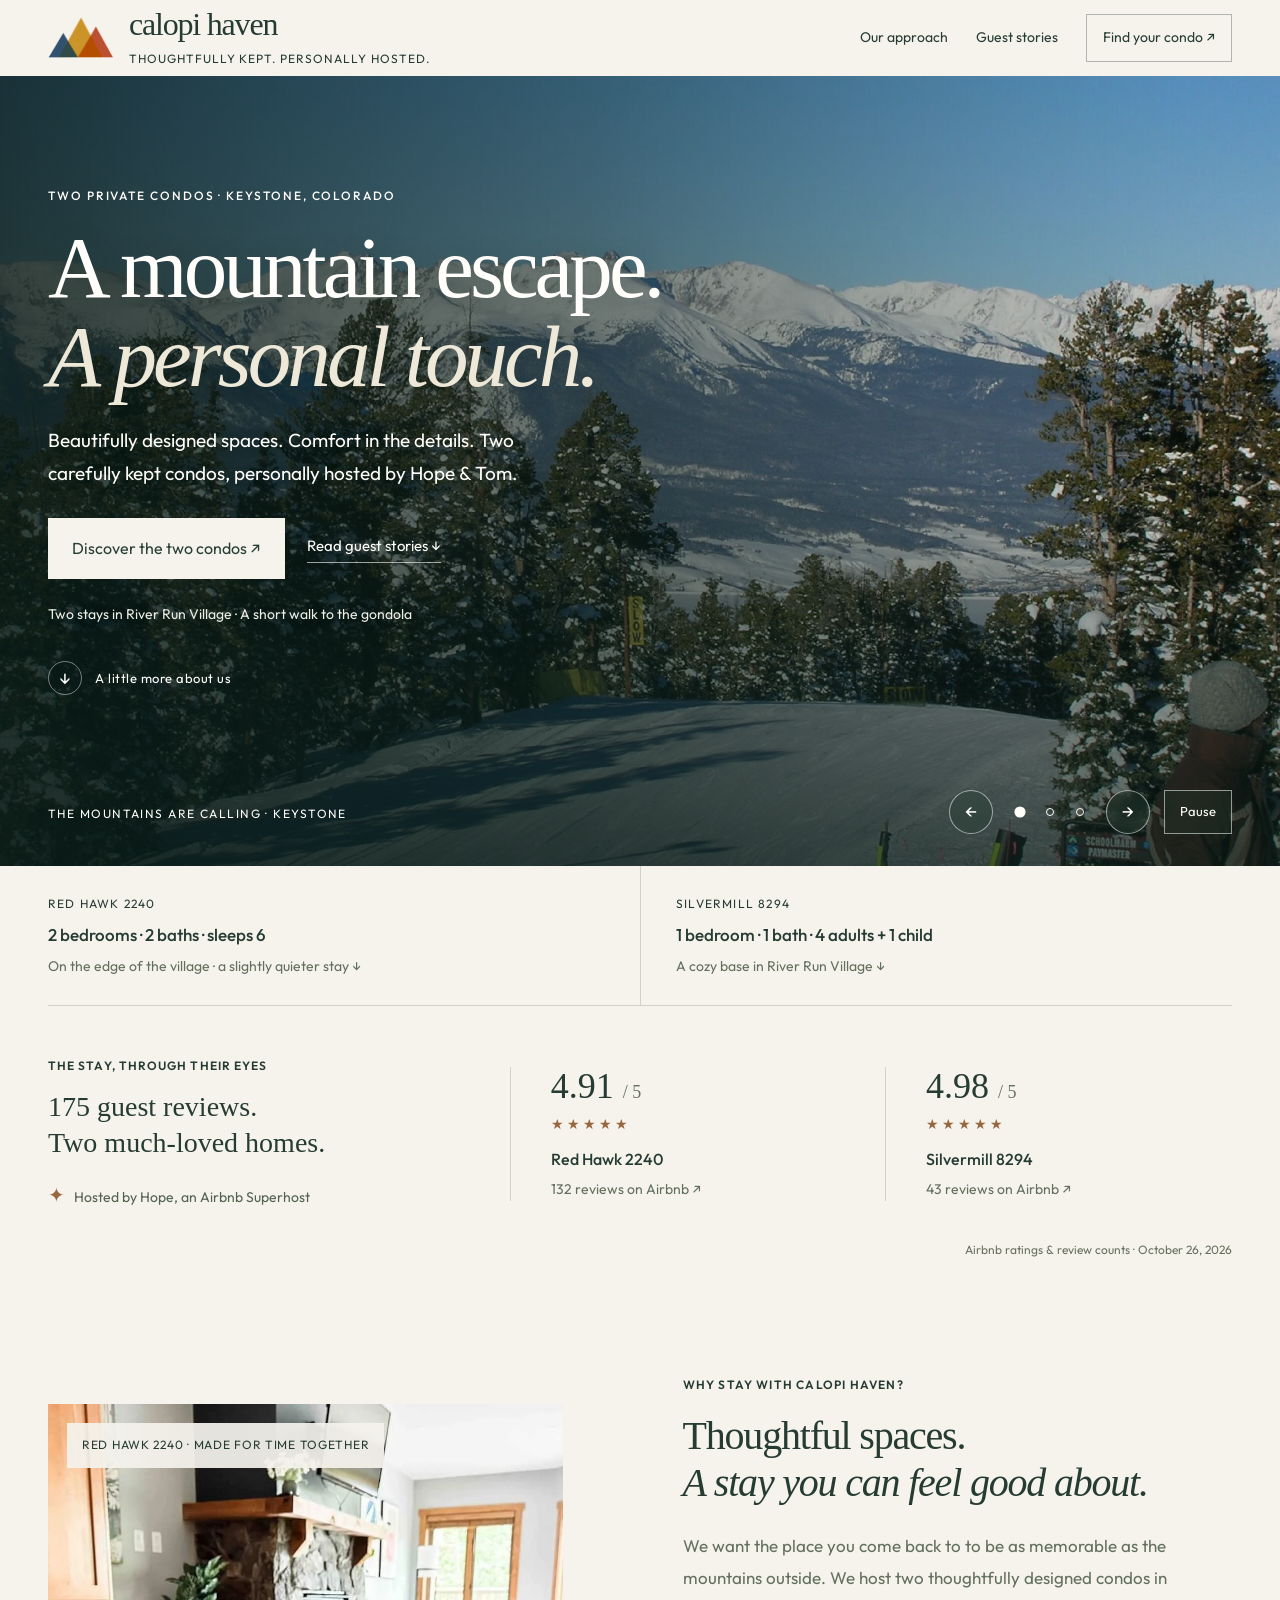
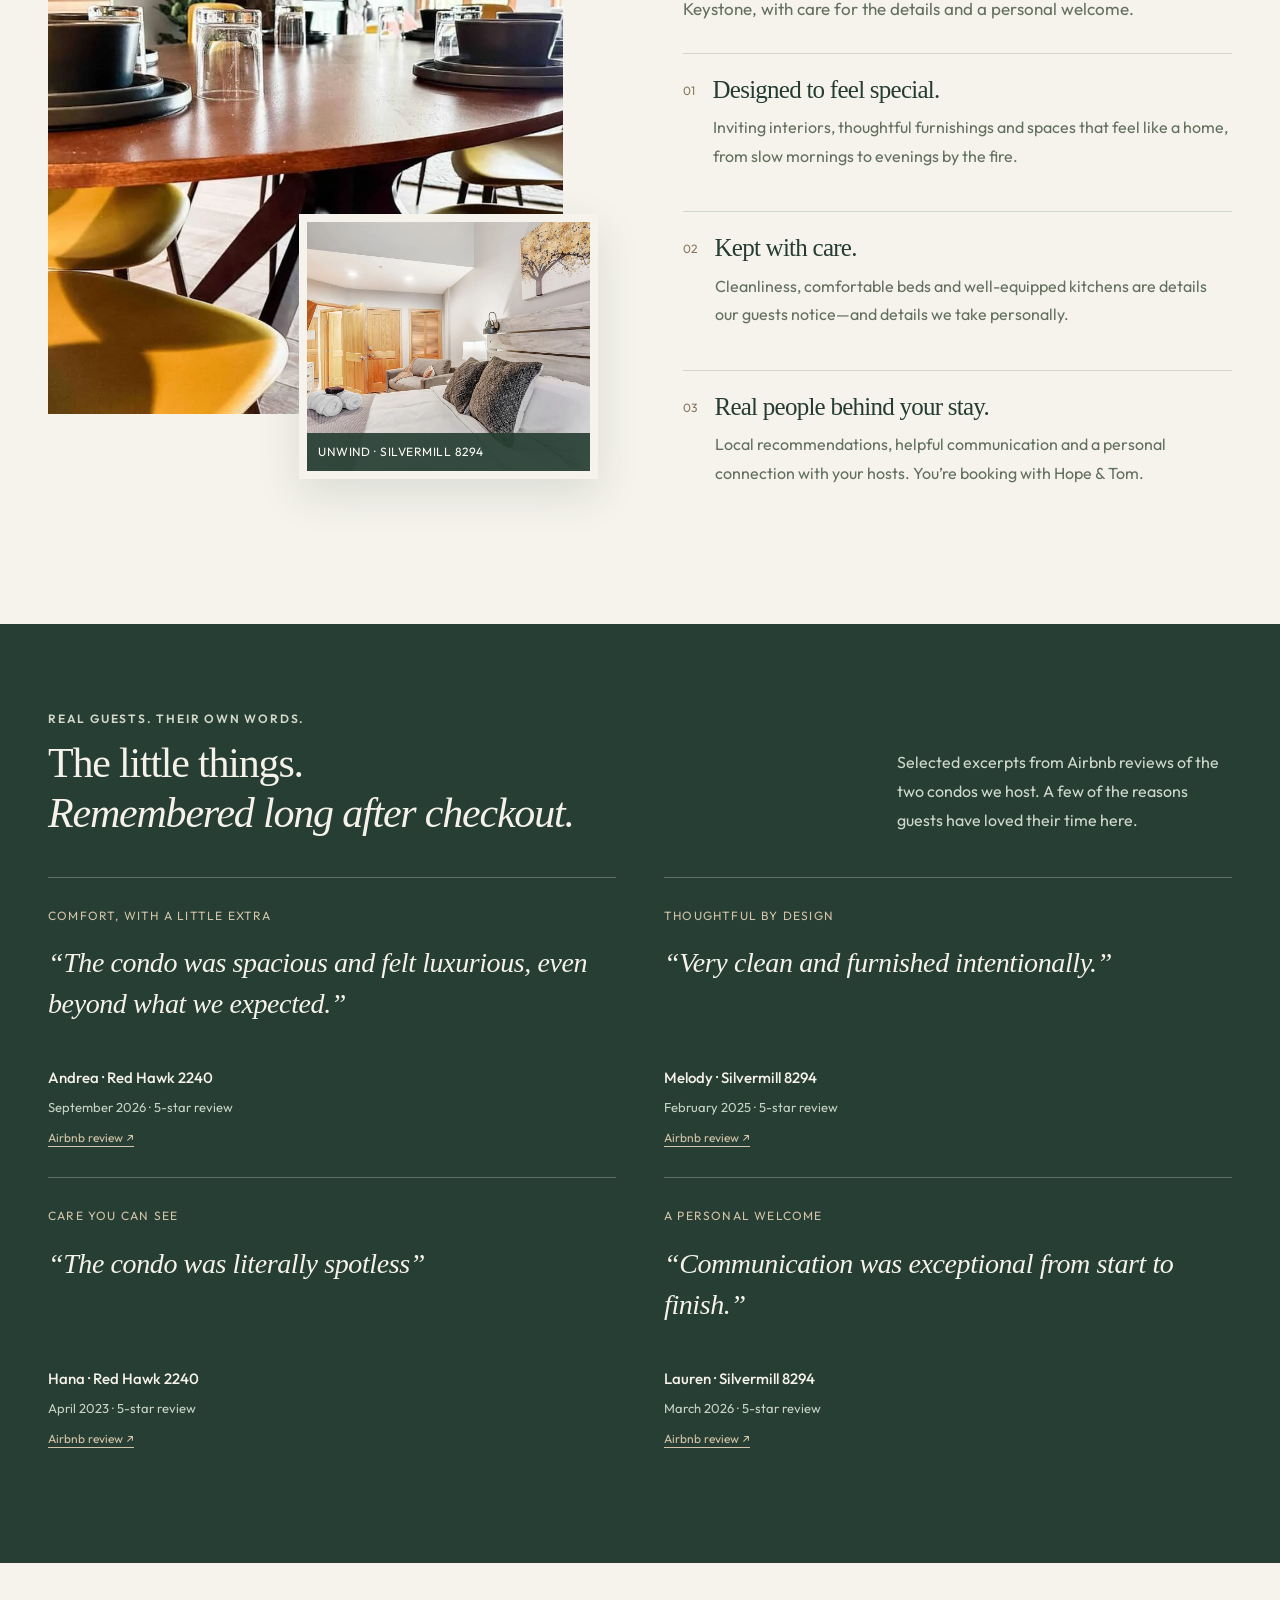
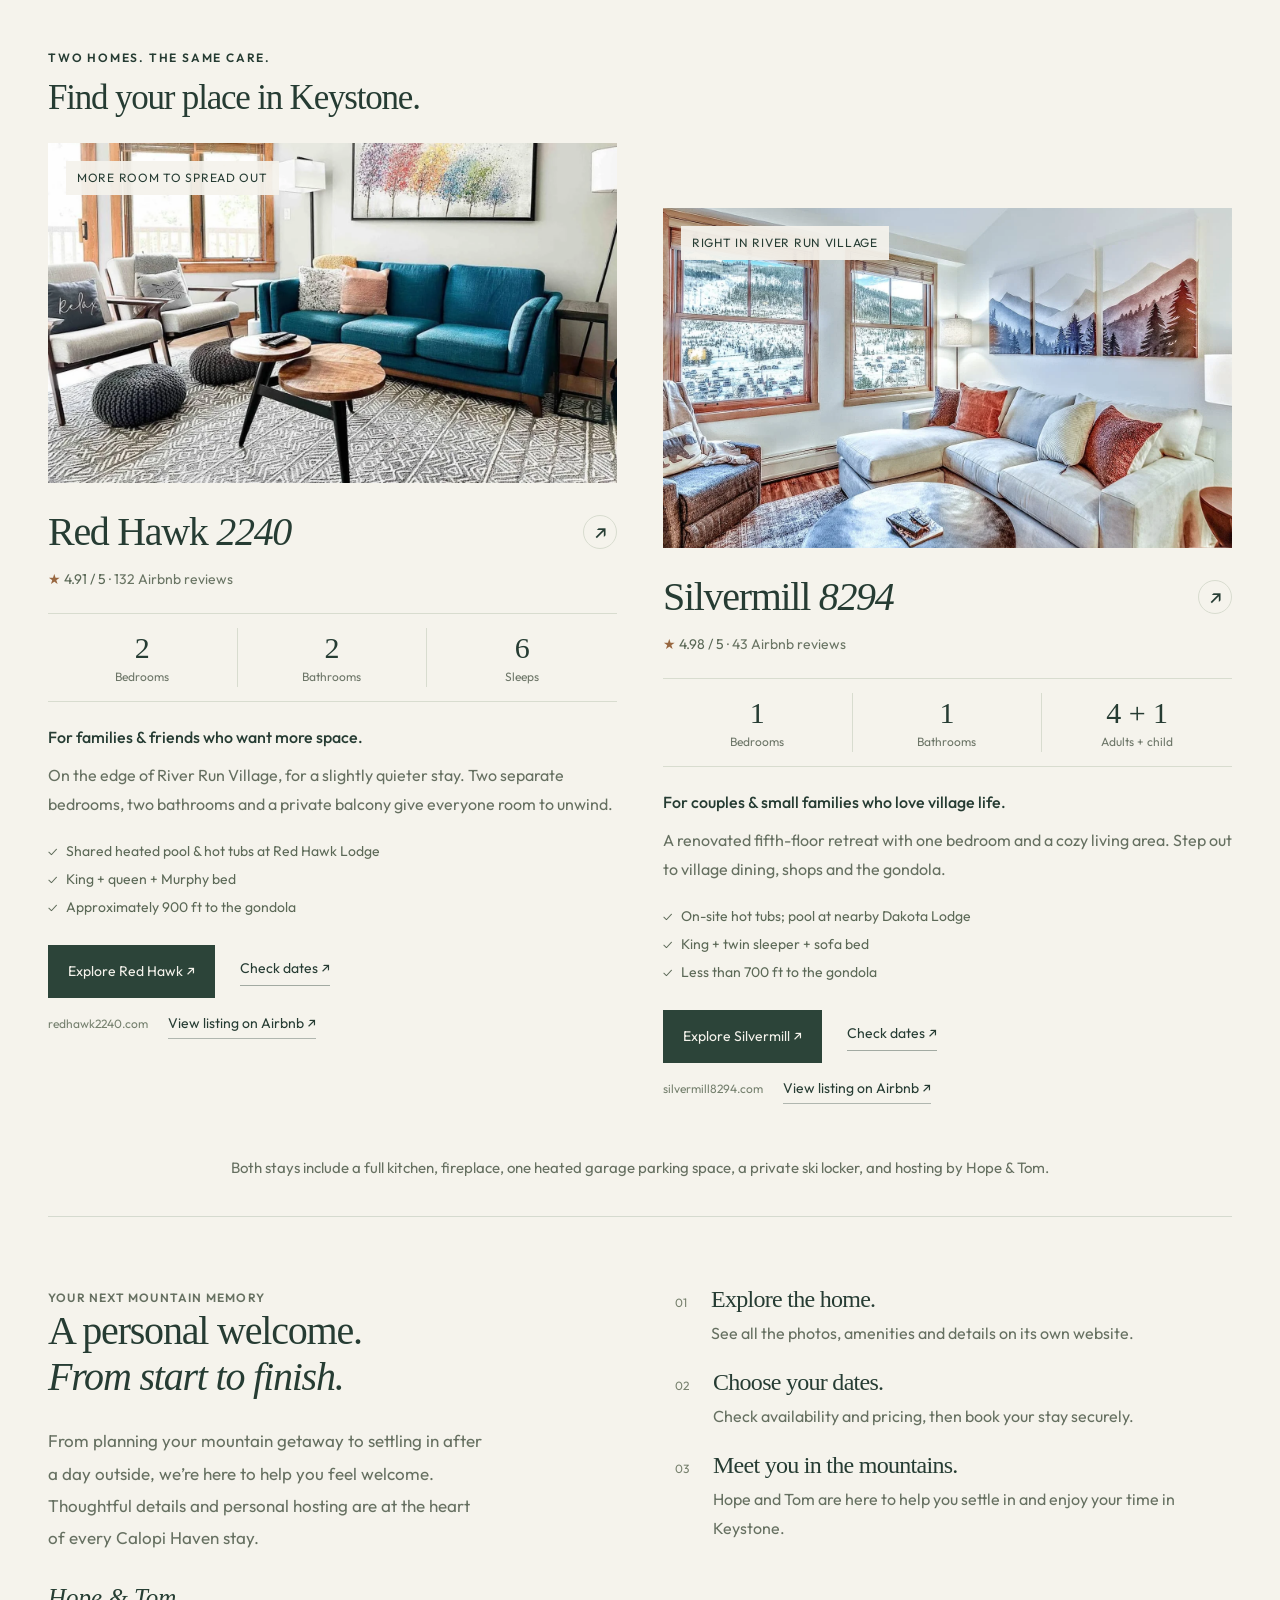
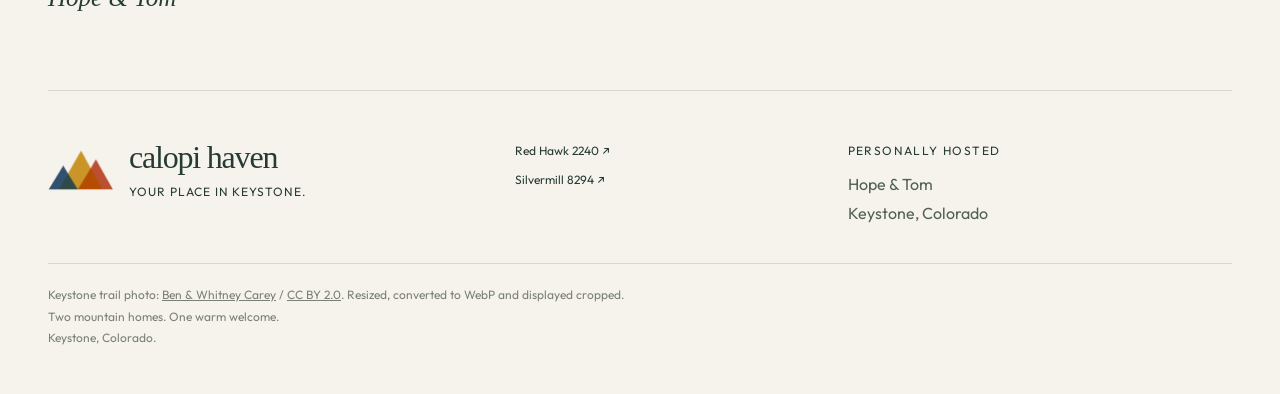
==== commit 80dc286e: "Remove the mountain logo background with genuine PNG transparency" ====
--- a/index.html
+++ b/index.html
@@ -1,6 +1,6 @@
 <!DOCTYPE html>
 
-<html lang="en"><head><meta charset="utf-8"/><meta content="width=device-width,initial-scale=1" name="viewport"/><meta content="noindex,nofollow" name="robots"/><title>Calopi Haven | Thoughtfully designed Keystone stays</title><meta content="Beautifully designed, carefully maintained Keystone condos, personally hosted by Hope &amp; Tom. Discover why guests love Red Hawk 2240 and Silvermill 8294, then choose your mountain stay." name="description"/><link href="assets/mountains-favicon.png" rel="icon" type="image/png"/><link href="styles.css" rel="stylesheet"/><link href="calopi.css" rel="stylesheet"/></head><body class="alpine haven"><a class="skip-link" href="#main">Skip to content</a><header class="haven-header"><a aria-label="Calopi Haven home" class="haven-brand" data-preview-path="index.html" href="https://calopihaven.com/"><img alt="" class="calopi-logo" height="350" src="assets/mountains-logo.png" width="535"/><span>calopi haven<small>THOUGHTFULLY KEPT. PERSONALLY HOSTED.</small></span></a><nav aria-label="Main navigation"><a href="#experience">Our approach</a><a href="#reviews">Guest stories</a><a class="haven-outline" href="#stays">Find your condo ↗</a></nav></header><main id="main"><section aria-label="A personal mountain escape" class="choice-hero immersive-hero"><div class="choice-hero-copy"><p class="eyebrow">TWO PRIVATE CONDOS · KEYSTONE, COLORADO</p><h1>A mountain escape.<br/><em>A personal touch.</em></h1><p>Beautifully designed spaces. Comfort in the details. Two carefully kept condos, personally hosted by Hope &amp; Tom.</p><div class="hero-actions"><a class="haven-dark-button" href="#stays">Discover the two condos ↗</a><a class="haven-text-link" href="#reviews">Read guest stories ↓</a></div><p class="hero-location">Two stays in River Run Village · A short walk to the gondola</p><a class="hero-scroll" href="#experience"><span aria-hidden="true">↓</span> A little more about us</a></div><div aria-label="A glimpse of our Keystone stays" aria-roledescription="carousel" class="haven-slider hero-slideshow" data-autoplay="true" data-slider="" role="region" tabindex="0"><div class="slider-window"><div class="slider-track"><div aria-label="1 of 3" aria-roledescription="slide" class="slider-frame" data-caption="THE MOUNTAINS ARE CALLING · KEYSTONE" role="group"><img alt="A skier on the Schoolmarm trail at Keystone, overlooking the snowy Tenmile Range" fetchpriority="high" height="1532" src="assets/keystone-schoolmarm.webp" width="2048"/></div><div aria-label="2 of 3" aria-roledescription="slide" class="slider-frame" data-caption="ROOM TO COME TOGETHER · RED HAWK 2240" role="group"><img alt="Red Hawk’s thoughtfully designed living room, with a teal sofa, fireplace and space to gather" fetchpriority="low" height="1080" src="assets/photo-01.webp" width="1440"/></div><div aria-label="3 of 3" aria-roledescription="slide" class="slider-frame" data-caption="YOUR VILLAGE RETREAT · SILVERMILL 8294" role="group"><img alt="Silvermill’s inviting living room with bright windows and mountain-inspired artwork" fetchpriority="low" height="1080" src="assets/silvermill/08.webp" width="1440"/></div></div></div><div aria-live="off" class="slider-caption">THE MOUNTAINS ARE CALLING · KEYSTONE</div><div class="slider-controls"><button aria-label="Previous photo" data-prev="" type="button">←</button><div aria-label="Choose a photo" class="slider-dots"></div><button aria-label="Next photo" data-next="" type="button">→</button><button aria-label="Pause slideshow" aria-pressed="false" data-pause="" type="button">Pause</button></div><span aria-atomic="true" aria-live="polite" class="slider-announcement sr-only"></span></div></section>
+<html lang="en"><head><meta charset="utf-8"/><meta content="width=device-width,initial-scale=1" name="viewport"/><meta content="noindex,nofollow" name="robots"/><title>Calopi Haven | Thoughtfully designed Keystone stays</title><meta content="Beautifully designed, carefully maintained Keystone condos, personally hosted by Hope &amp; Tom. Discover why guests love Red Hawk 2240 and Silvermill 8294, then choose your mountain stay." name="description"/><link href="assets/mountains-favicon-transparent.png" rel="icon" type="image/png"/><link href="styles.css" rel="stylesheet"/><link href="calopi.css" rel="stylesheet"/></head><body class="alpine haven"><a class="skip-link" href="#main">Skip to content</a><header class="haven-header"><a aria-label="Calopi Haven home" class="haven-brand" data-preview-path="index.html" href="https://calopihaven.com/"><img alt="" class="calopi-logo" height="350" src="assets/mountains-logo-transparent.png" width="535"/><span>calopi haven<small>THOUGHTFULLY KEPT. PERSONALLY HOSTED.</small></span></a><nav aria-label="Main navigation"><a href="#experience">Our approach</a><a href="#reviews">Guest stories</a><a class="haven-outline" href="#stays">Find your condo ↗</a></nav></header><main id="main"><section aria-label="A personal mountain escape" class="choice-hero immersive-hero"><div class="choice-hero-copy"><p class="eyebrow">TWO PRIVATE CONDOS · KEYSTONE, COLORADO</p><h1>A mountain escape.<br/><em>A personal touch.</em></h1><p>Beautifully designed spaces. Comfort in the details. Two carefully kept condos, personally hosted by Hope &amp; Tom.</p><div class="hero-actions"><a class="haven-dark-button" href="#stays">Discover the two condos ↗</a><a class="haven-text-link" href="#reviews">Read guest stories ↓</a></div><p class="hero-location">Two stays in River Run Village · A short walk to the gondola</p><a class="hero-scroll" href="#experience"><span aria-hidden="true">↓</span> A little more about us</a></div><div aria-label="A glimpse of our Keystone stays" aria-roledescription="carousel" class="haven-slider hero-slideshow" data-autoplay="true" data-slider="" role="region" tabindex="0"><div class="slider-window"><div class="slider-track"><div aria-label="1 of 3" aria-roledescription="slide" class="slider-frame" data-caption="THE MOUNTAINS ARE CALLING · KEYSTONE" role="group"><img alt="A skier on the Schoolmarm trail at Keystone, overlooking the snowy Tenmile Range" fetchpriority="high" height="1532" src="assets/keystone-schoolmarm.webp" width="2048"/></div><div aria-label="2 of 3" aria-roledescription="slide" class="slider-frame" data-caption="ROOM TO COME TOGETHER · RED HAWK 2240" role="group"><img alt="Red Hawk’s thoughtfully designed living room, with a teal sofa, fireplace and space to gather" fetchpriority="low" height="1080" src="assets/photo-01.webp" width="1440"/></div><div aria-label="3 of 3" aria-roledescription="slide" class="slider-frame" data-caption="YOUR VILLAGE RETREAT · SILVERMILL 8294" role="group"><img alt="Silvermill’s inviting living room with bright windows and mountain-inspired artwork" fetchpriority="low" height="1080" src="assets/silvermill/08.webp" width="1440"/></div></div></div><div aria-live="off" class="slider-caption">THE MOUNTAINS ARE CALLING · KEYSTONE</div><div class="slider-controls"><button aria-label="Previous photo" data-prev="" type="button">←</button><div aria-label="Choose a photo" class="slider-dots"></div><button aria-label="Next photo" data-next="" type="button">→</button><button aria-label="Pause slideshow" aria-pressed="false" data-pause="" type="button">Pause</button></div><span aria-atomic="true" aria-live="polite" class="slider-announcement sr-only"></span></div></section>
 <div aria-label="Choose between our two properties" class="quick-choices haven-wrap"><a href="#redhawk"><span>RED HAWK 2240</span><strong>2 bedrooms · 2 baths · sleeps 6</strong><small>On the edge of the village · a slightly quieter stay ↓</small></a><a href="#silvermill"><span>SILVERMILL 8294</span><strong>1 bedroom · 1 bath · 4 adults + 1 child</strong><small>A cozy base in River Run Village ↓</small></a></div><section aria-label="Airbnb guest ratings" class="guest-proof haven-wrap"><div class="proof-intro"><span class="eyebrow">THE STAY, THROUGH THEIR EYES</span><strong>175 guest reviews.<br/>Two much-loved homes.</strong><p class="superhost-note"><span aria-hidden="true">✦</span> Hosted by Hope, an Airbnb Superhost</p></div><a href="https://www.airbnb.com/rooms/45842208?modal=REVIEWS" rel="noopener" target="_blank"><span class="rating-number">4.91 <small>/ 5</small></span><span aria-label="Airbnb rating" class="rating-stars">★★★★★</span><strong>Red Hawk 2240</strong><span>132 reviews on Airbnb ↗</span></a><a href="https://www.airbnb.com/rooms/1237080165740047360?modal=REVIEWS" rel="noopener" target="_blank"><span class="rating-number">4.98 <small>/ 5</small></span><span aria-label="Airbnb rating" class="rating-stars">★★★★★</span><strong>Silvermill 8294</strong><span>43 reviews on Airbnb ↗</span></a><p class="proof-date">Airbnb ratings &amp; review counts · October 26, 2026</p></section>
 <section class="experience-section haven-wrap" id="experience"><div class="experience-photo photo-composition" data-reveal="left"><img alt="Thoughtfully styled Red Hawk dining space with mountain-inspired colors and a table for gathering" height="1080" loading="lazy" src="assets/photo-03.webp" width="1440"/><span>RED HAWK 2240 · MADE FOR TIME TOGETHER</span><figure class="floating-photo"><img alt="Silvermill’s king bedroom, with soft bedding and carefully chosen furnishings" height="1080" loading="lazy" src="assets/silvermill/21.webp" width="1440"/><figcaption>UNWIND · SILVERMILL 8294</figcaption></figure></div><div class="experience-copy" data-reveal="right"><p class="eyebrow">WHY STAY WITH CALOPI HAVEN?</p><h2>Thoughtful spaces.<br/><em>A stay you can feel good about.</em></h2><p>We want the place you come back to to be as memorable as the mountains outside. We host two thoughtfully designed condos in Keystone, with care for the details and a personal welcome.</p><div class="care-point"><span>01</span><div><h3>Designed to feel special.</h3><p>Inviting interiors, thoughtful furnishings and spaces that feel like a home, from slow mornings to evenings by the fire.</p></div></div><div class="care-point"><span>02</span><div><h3>Kept with care.</h3><p>Cleanliness, comfortable beds and well-equipped kitchens are details our guests notice—and details we take personally.</p></div></div><div class="care-point"><span>03</span><div><h3>Real people behind your stay.</h3><p>Local recommendations, helpful communication and a personal connection with your hosts. You’re booking with Hope &amp; Tom.</p></div></div></div></section><section class="reviews-section" id="reviews"><div class="haven-wrap"><div class="haven-section-top"><div><p class="eyebrow">REAL GUESTS. THEIR OWN WORDS.</p><h2>The little things.<br/><em>Remembered long after checkout.</em></h2></div><p class="reviews-intro">Selected excerpts from Airbnb reviews of the two condos we host. A few of the reasons guests have loved their time here.</p></div><div class="review-grid"><figure class="guest-review" data-reveal="left"><p class="review-theme">COMFORT, WITH A LITTLE EXTRA</p><blockquote>“The condo was spacious and felt luxurious, even beyond what we expected.”</blockquote><figcaption><strong>Andrea · Red Hawk 2240</strong><span>September 2026 · 5-star review</span><a href="https://www.airbnb.com/rooms/45842208?modal=REVIEWS" rel="noopener" target="_blank">Airbnb review ↗</a></figcaption></figure><figure class="guest-review" data-reveal="right"><p class="review-theme">THOUGHTFUL BY DESIGN</p><blockquote>“Very clean and furnished intentionally.”</blockquote><figcaption><strong>Melody · Silvermill 8294</strong><span>February 2025 · 5-star review</span><a href="https://www.airbnb.com/rooms/1237080165740047360?modal=REVIEWS" rel="noopener" target="_blank">Airbnb review ↗</a></figcaption></figure><figure class="guest-review" data-reveal="left"><p class="review-theme">CARE YOU CAN SEE</p><blockquote>“The condo was literally spotless”</blockquote><figcaption><strong>Hana · Red Hawk 2240</strong><span>April 2023 · 5-star review</span><a href="https://www.airbnb.com/rooms/45842208?modal=REVIEWS" rel="noopener" target="_blank">Airbnb review ↗</a></figcaption></figure><figure class="guest-review" data-reveal="right"><p class="review-theme">A PERSONAL WELCOME</p><blockquote>“Communication was exceptional from start to finish.”</blockquote><figcaption><strong>Lauren · Silvermill 8294</strong><span>March 2026 · 5-star review</span><a href="https://www.airbnb.com/rooms/1237080165740047360?modal=REVIEWS" rel="noopener" target="_blank">Airbnb review ↗</a></figcaption></figure></div></div></section><section class="haven-stays haven-wrap" id="stays"><div class="haven-section-top"><div><p class="eyebrow">TWO HOMES. THE SAME CARE.</p><h2>Find your place in Keystone.</h2></div></div><div class="haven-properties"><article class="haven-property" data-reveal="left" id="redhawk"><a class="haven-property-photo" data-preview-path="redhawk.html" href="https://redhawk2240.com/"><img alt="Red Hawk living room with teal sofa and separate dining area" height="1080" src="assets/photo-01.webp" width="1440"/><span>MORE ROOM TO SPREAD OUT</span></a><div class="property-content"><div class="haven-property-heading"><h3>Red Hawk <em>2240</em></h3><a aria-label="Explore Red Hawk 2240" data-preview-path="redhawk.html" href="https://redhawk2240.com/">↗</a></div><p class="property-rating"><span aria-hidden="true">★</span> 4.91 / 5 <span>· 132 Airbnb reviews</span></p><dl class="property-numbers"><div><dt>Bedrooms</dt><dd>2</dd></div><div><dt>Bathrooms</dt><dd>2</dd></div><div><dt>Sleeps</dt><dd>6</dd></div></dl><p class="best-for">For families &amp; friends who want more space.</p><p class="property-intro">On the edge of River Run Village, for a slightly quieter stay. Two separate bedrooms, two bathrooms and a private balcony give everyone room to unwind.</p><ul><li>Shared heated pool &amp; hot tubs at Red Hawk Lodge</li><li>King + queen + Murphy bed</li><li>Approximately 900 ft to the gondola</li></ul><div class="haven-property-actions"><a class="haven-dark-button" data-preview-path="redhawk.html" href="https://redhawk2240.com/">Explore Red Hawk ↗</a><a class="haven-text-link" data-preview-path="redhawk.html#book" href="https://redhawk2240.com/#book">Check dates ↗</a></div><a class="haven-domain" data-preview-path="redhawk.html" href="https://redhawk2240.com/">redhawk2240.com</a><a class="airbnb-listing-link" href="https://www.airbnb.com/rooms/45842208" rel="noopener" target="_blank">View listing on Airbnb ↗</a></div></article><article class="haven-property" data-reveal="right" id="silvermill"><a class="haven-property-photo" data-preview-path="silvermill.html" href="https://silvermill8294.com/"><img alt="Silvermill living room with bright windows overlooking River Run Village" height="1080" src="assets/silvermill/08.webp" width="1440"/><span>RIGHT IN RIVER RUN VILLAGE</span></a><div class="property-content"><div class="haven-property-heading"><h3>Silvermill <em>8294</em></h3><a aria-label="Explore Silvermill 8294" data-preview-path="silvermill.html" href="https://silvermill8294.com/">↗</a></div><p class="property-rating"><span aria-hidden="true">★</span> 4.98 / 5 <span>· 43 Airbnb reviews</span></p><dl class="property-numbers"><div><dt>Bedrooms</dt><dd>1</dd></div><div><dt>Bathrooms</dt><dd>1</dd></div><div><dt>Adults + child</dt><dd>4 + 1</dd></div></dl><p class="best-for">For couples &amp; small families who love village life.</p><p class="property-intro">A renovated fifth-floor retreat with one bedroom and a cozy living area. Step out to village dining, shops and the gondola.</p><ul><li>On-site hot tubs; pool at nearby Dakota Lodge</li><li>King + twin sleeper + sofa bed</li><li>Less than 700 ft to the gondola</li></ul><div class="haven-property-actions"><a class="haven-dark-button" data-preview-path="silvermill.html" href="https://silvermill8294.com/">Explore Silvermill ↗</a><a class="haven-text-link" data-preview-path="silvermill.html#book" href="https://silvermill8294.com/#book">Check dates ↗</a></div><a class="haven-domain" data-preview-path="silvermill.html" href="https://silvermill8294.com/">silvermill8294.com</a><a class="airbnb-listing-link" href="https://www.airbnb.com/rooms/1237080165740047360" rel="noopener" target="_blank">View listing on Airbnb ↗</a></div></article></div><p class="haven-booking-note">Both stays include a full kitchen, fireplace, one heated garage parking space, a private ski locker, and hosting by Hope &amp; Tom.</p></section>
-<section class="booking-how haven-wrap" data-reveal="left"><div><p class="eyebrow">YOUR NEXT MOUNTAIN MEMORY</p><h2>A personal welcome.<br/><em>From start to finish.</em></h2><p class="family-story">From planning your mountain getaway to settling in after a day outside, we’re here to help you feel welcome. Thoughtful details and personal hosting are at the heart of every Calopi Haven stay.</p><p class="family-signature">Hope &amp; Tom</p></div><ol><li><span>01</span><div><h3>Explore the home.</h3><p>See all the photos, amenities and details on its own website.</p></div></li><li><span>02</span><div><h3>Choose your dates.</h3><p>Check availability and pricing, then book your stay securely.</p></div></li><li><span>03</span><div><h3>Meet you in the mountains.</h3><p>Hope and Tom are here to help you settle in and enjoy your time in Keystone.</p></div></li></ol></section></main><footer class="haven-footer haven-wrap"><div class="haven-brand"><img alt="" class="calopi-logo" height="350" src="assets/mountains-logo.png" width="535"/><span>calopi haven<small>YOUR PLACE IN KEYSTONE.</small></span></div><div><a data-preview-path="redhawk.html" href="https://redhawk2240.com/">Red Hawk 2240 ↗</a><a data-preview-path="silvermill.html" href="https://silvermill8294.com/">Silvermill 8294 ↗</a></div><div><span>PERSONALLY HOSTED</span><p class="footer-hosts">Hope &amp; Tom<br/>Keystone, Colorado</p></div><p class="photo-credit">Keystone trail photo: <a href="https://commons.wikimedia.org/wiki/File:Tenmile_Ridge_from_Schoolmarm_Trail,_Keystone_Resort.jpg" rel="noopener" target="_blank">Ben &amp; Whitney Carey</a> / <a href="https://creativecommons.org/licenses/by/2.0/" rel="noopener" target="_blank">CC BY 2.0</a>. Resized, converted to WebP and displayed cropped.<br/>Two mountain homes. One warm welcome.<br/>Keystone, Colorado.</p></footer><script src="site.js"></script><script src="calopi.js"></script></body></html>
+<section class="booking-how haven-wrap" data-reveal="left"><div><p class="eyebrow">YOUR NEXT MOUNTAIN MEMORY</p><h2>A personal welcome.<br/><em>From start to finish.</em></h2><p class="family-story">From planning your mountain getaway to settling in after a day outside, we’re here to help you feel welcome. Thoughtful details and personal hosting are at the heart of every Calopi Haven stay.</p><p class="family-signature">Hope &amp; Tom</p></div><ol><li><span>01</span><div><h3>Explore the home.</h3><p>See all the photos, amenities and details on its own website.</p></div></li><li><span>02</span><div><h3>Choose your dates.</h3><p>Check availability and pricing, then book your stay securely.</p></div></li><li><span>03</span><div><h3>Meet you in the mountains.</h3><p>Hope and Tom are here to help you settle in and enjoy your time in Keystone.</p></div></li></ol></section></main><footer class="haven-footer haven-wrap"><div class="haven-brand"><img alt="" class="calopi-logo" height="350" src="assets/mountains-logo-transparent.png" width="535"/><span>calopi haven<small>YOUR PLACE IN KEYSTONE.</small></span></div><div><a data-preview-path="redhawk.html" href="https://redhawk2240.com/">Red Hawk 2240 ↗</a><a data-preview-path="silvermill.html" href="https://silvermill8294.com/">Silvermill 8294 ↗</a></div><div><span>PERSONALLY HOSTED</span><p class="footer-hosts">Hope &amp; Tom<br/>Keystone, Colorado</p></div><p class="photo-credit">Keystone trail photo: <a href="https://commons.wikimedia.org/wiki/File:Tenmile_Ridge_from_Schoolmarm_Trail,_Keystone_Resort.jpg" rel="noopener" target="_blank">Ben &amp; Whitney Carey</a> / <a href="https://creativecommons.org/licenses/by/2.0/" rel="noopener" target="_blank">CC BY 2.0</a>. Resized, converted to WebP and displayed cropped.<br/>Two mountain homes. One warm welcome.<br/>Keystone, Colorado.</p></footer><script src="site.js"></script><script src="calopi.js"></script></body></html>
--- a/styles.css
+++ b/styles.css
@@ -38,4 +38,9 @@
 .booking-dialog{max-width:calc(100% - 32px)}.booking-widget-scroll{flex:1;min-height:0;overflow-y:auto;overflow-x:hidden;overscroll-behavior:contain;background:#fff}.booking-widget-frame{display:block;flex:none;min-height:0;height:1200px}
 @media(max-width:600px){.booking-dialog{max-width:calc(100% - 16px)}}
 .faq .parking-options-link{text-decoration:underline;text-underline-offset:3px}
-.brand .calopi-logo{width:60px;height:42px;object-fit:contain;mix-blend-mode:multiply}
+.brand .calopi-logo{width:60px;height:42px;object-fit:contain}
+
+/* Give the live form breathing room inside the popup. */
+.booking-widget-scroll{padding:24px 32px 28px}.booking-dialog-header{padding:22px 72px 20px 32px}.booking-dialog-fallback{padding:13px 32px}
+@media(max-width:600px){.booking-widget-scroll{padding:20px 20px 24px}.booking-dialog-header{padding:18px 60px 16px 20px}.booking-dialog-fallback{padding:12px 20px}}
+@media(max-width:350px){.booking-widget-scroll{padding:18px 16px 22px}.booking-dialog-header{padding-left:16px}.booking-dialog-fallback{padding-inline:16px}}
--- a/calopi.css
+++ b/calopi.css
@@ -70,7 +70,7 @@
 .hero-slideshow{z-index:auto}.hero-scroll{width:fit-content}
 @media(min-width:601px){.immersive-hero{min-height:760px}}
 /* Owner-supplied family mark, with its original colors and artwork. */
-.calopi-logo{width:72px;height:76px;object-fit:contain;flex:none;mix-blend-mode:multiply}
+.calopi-logo{width:72px;height:76px;object-fit:contain;flex:none}
 @media(max-width:1000px){.haven-header .calopi-logo{width:58px;height:62px}}
 @media(max-width:600px){.calopi-logo{width:58px;height:62px}.haven-header .calopi-logo{width:48px;height:52px}}
 @media(max-width:350px){.haven-header .calopi-logo{width:38px;height:42px}.haven-header .haven-brand{gap:7px}}
